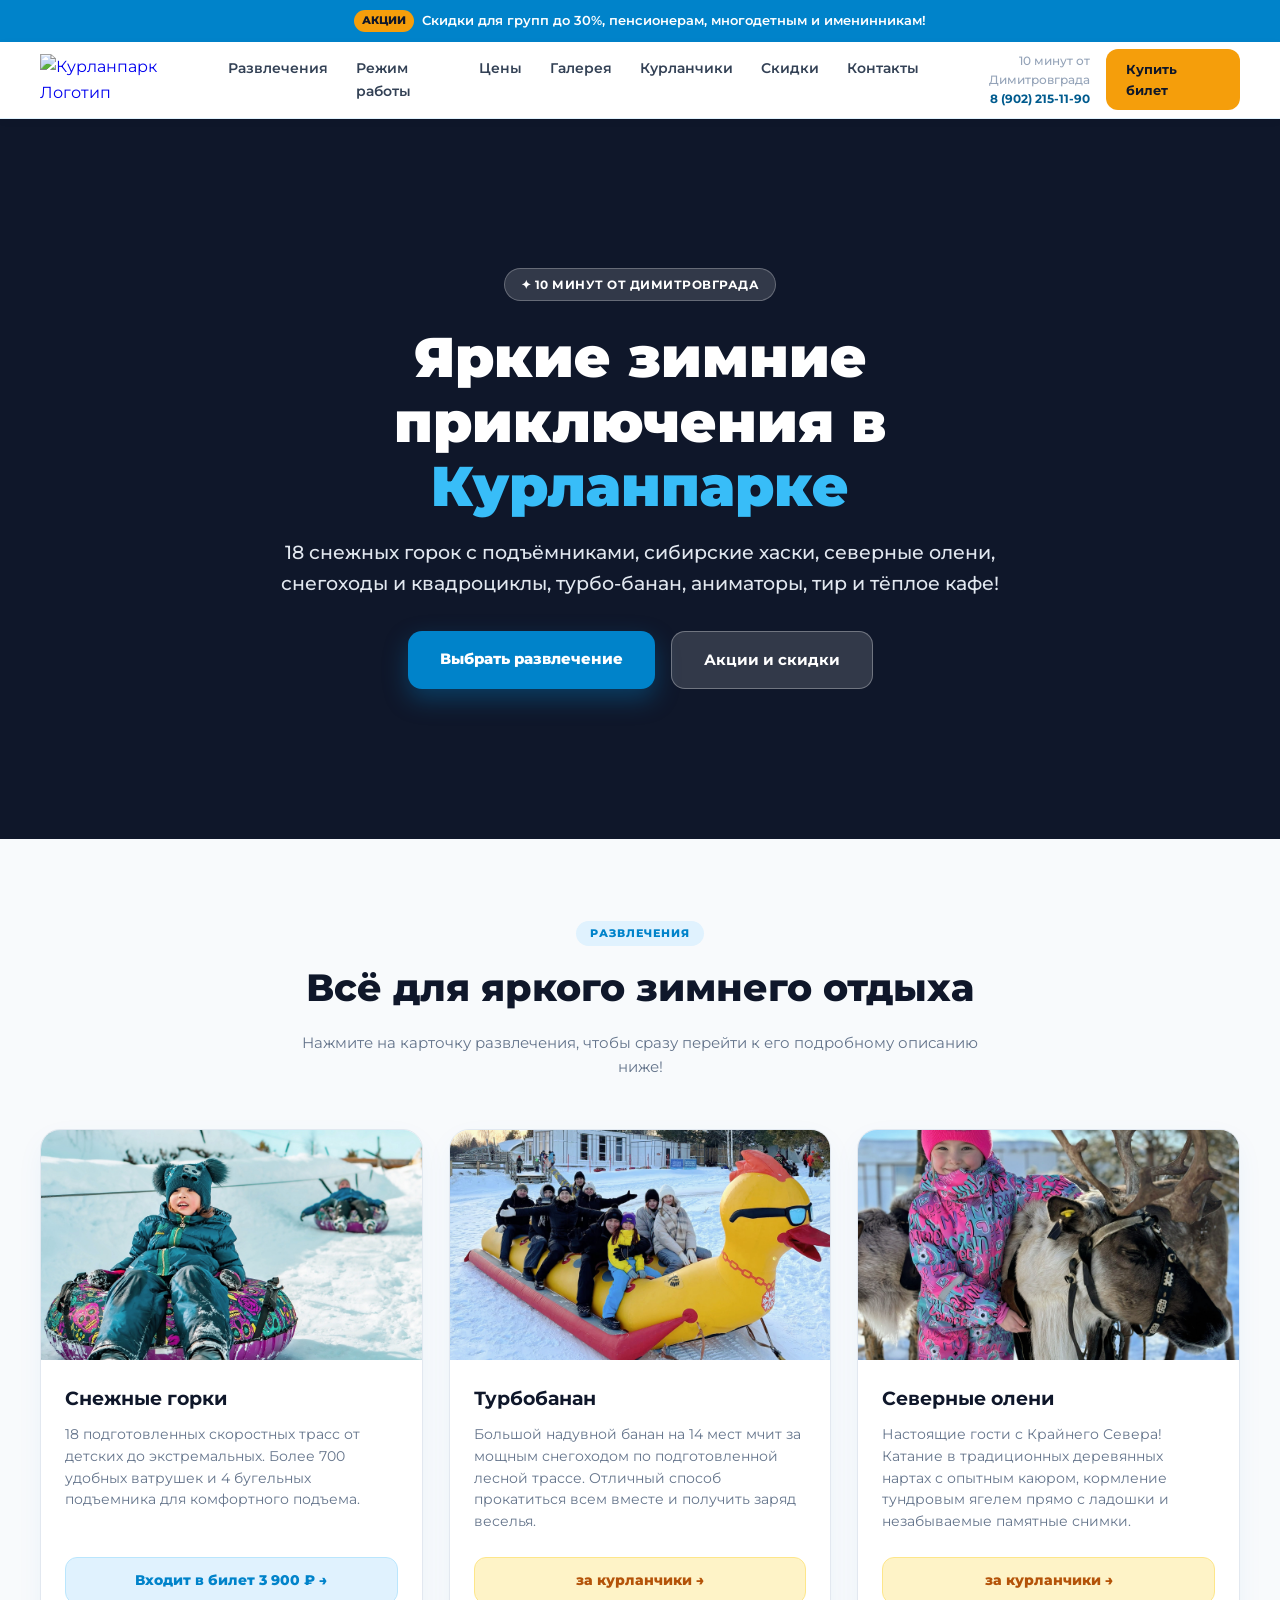
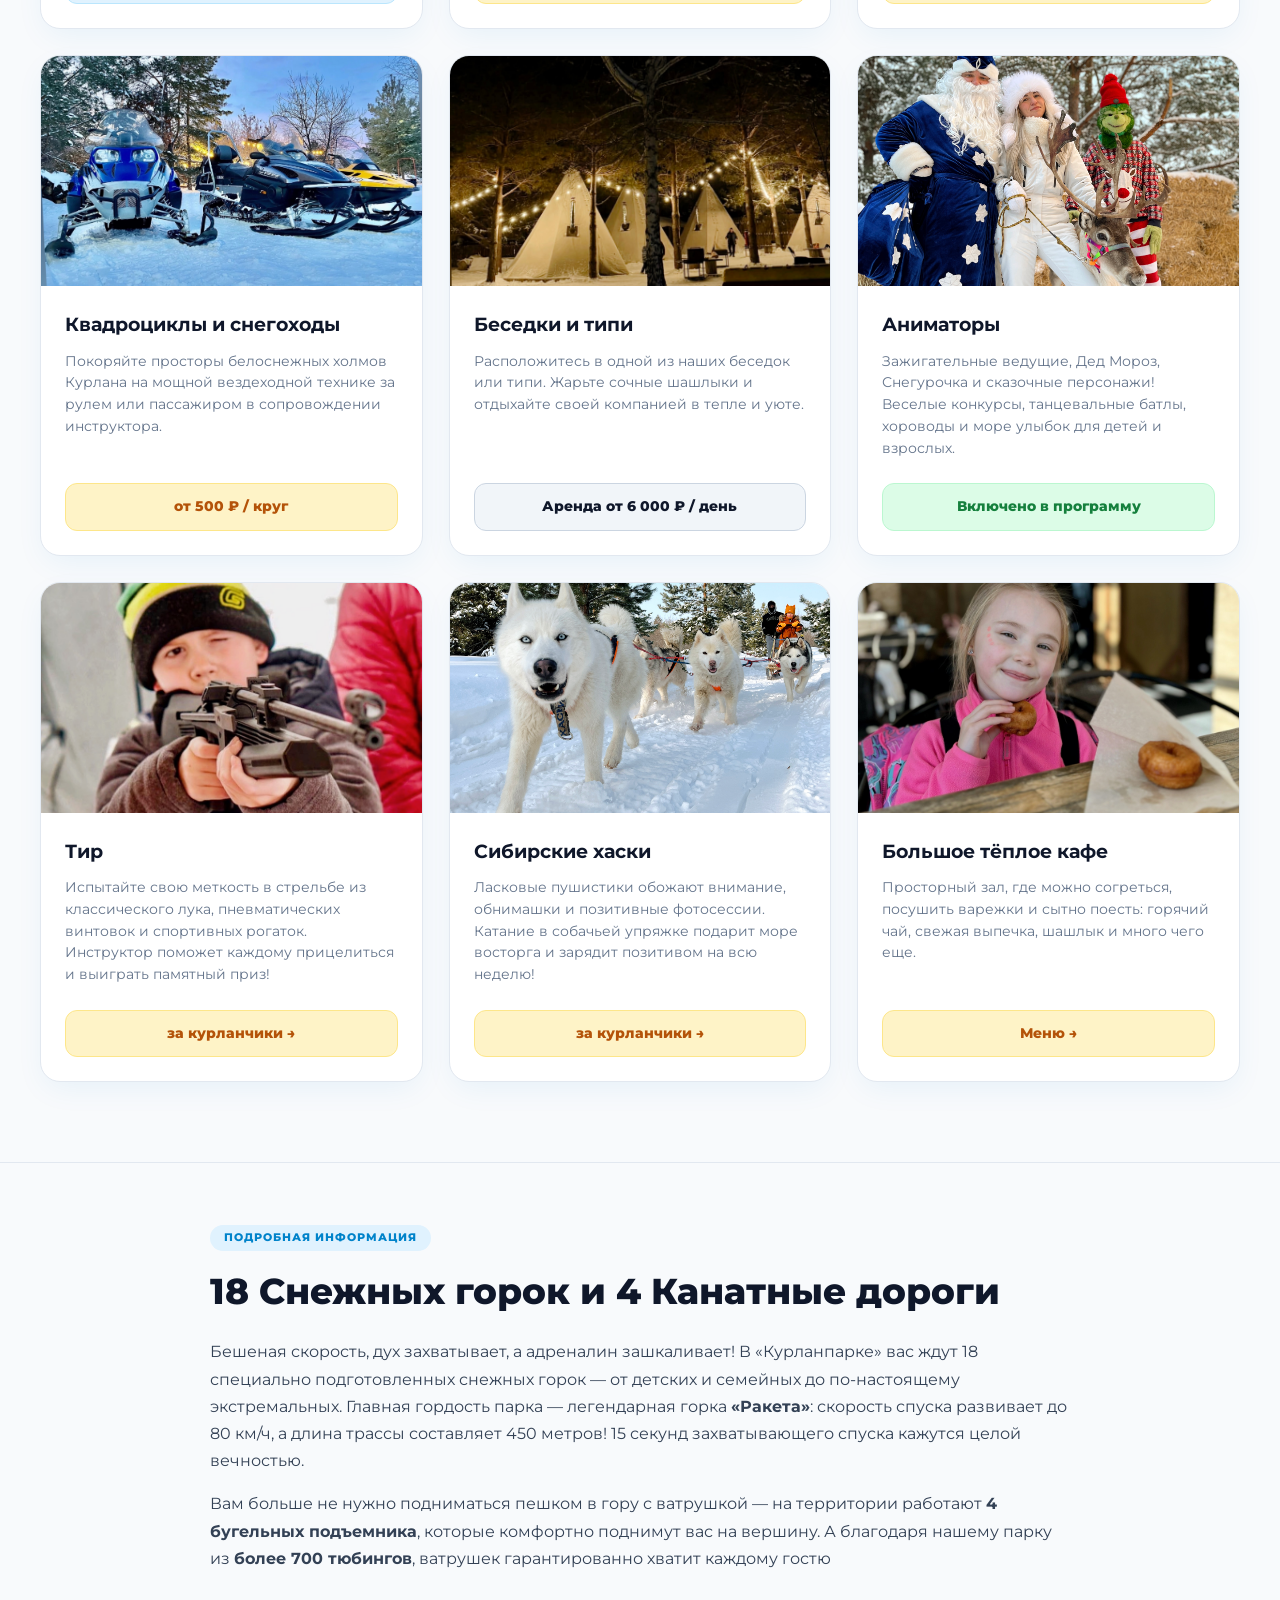
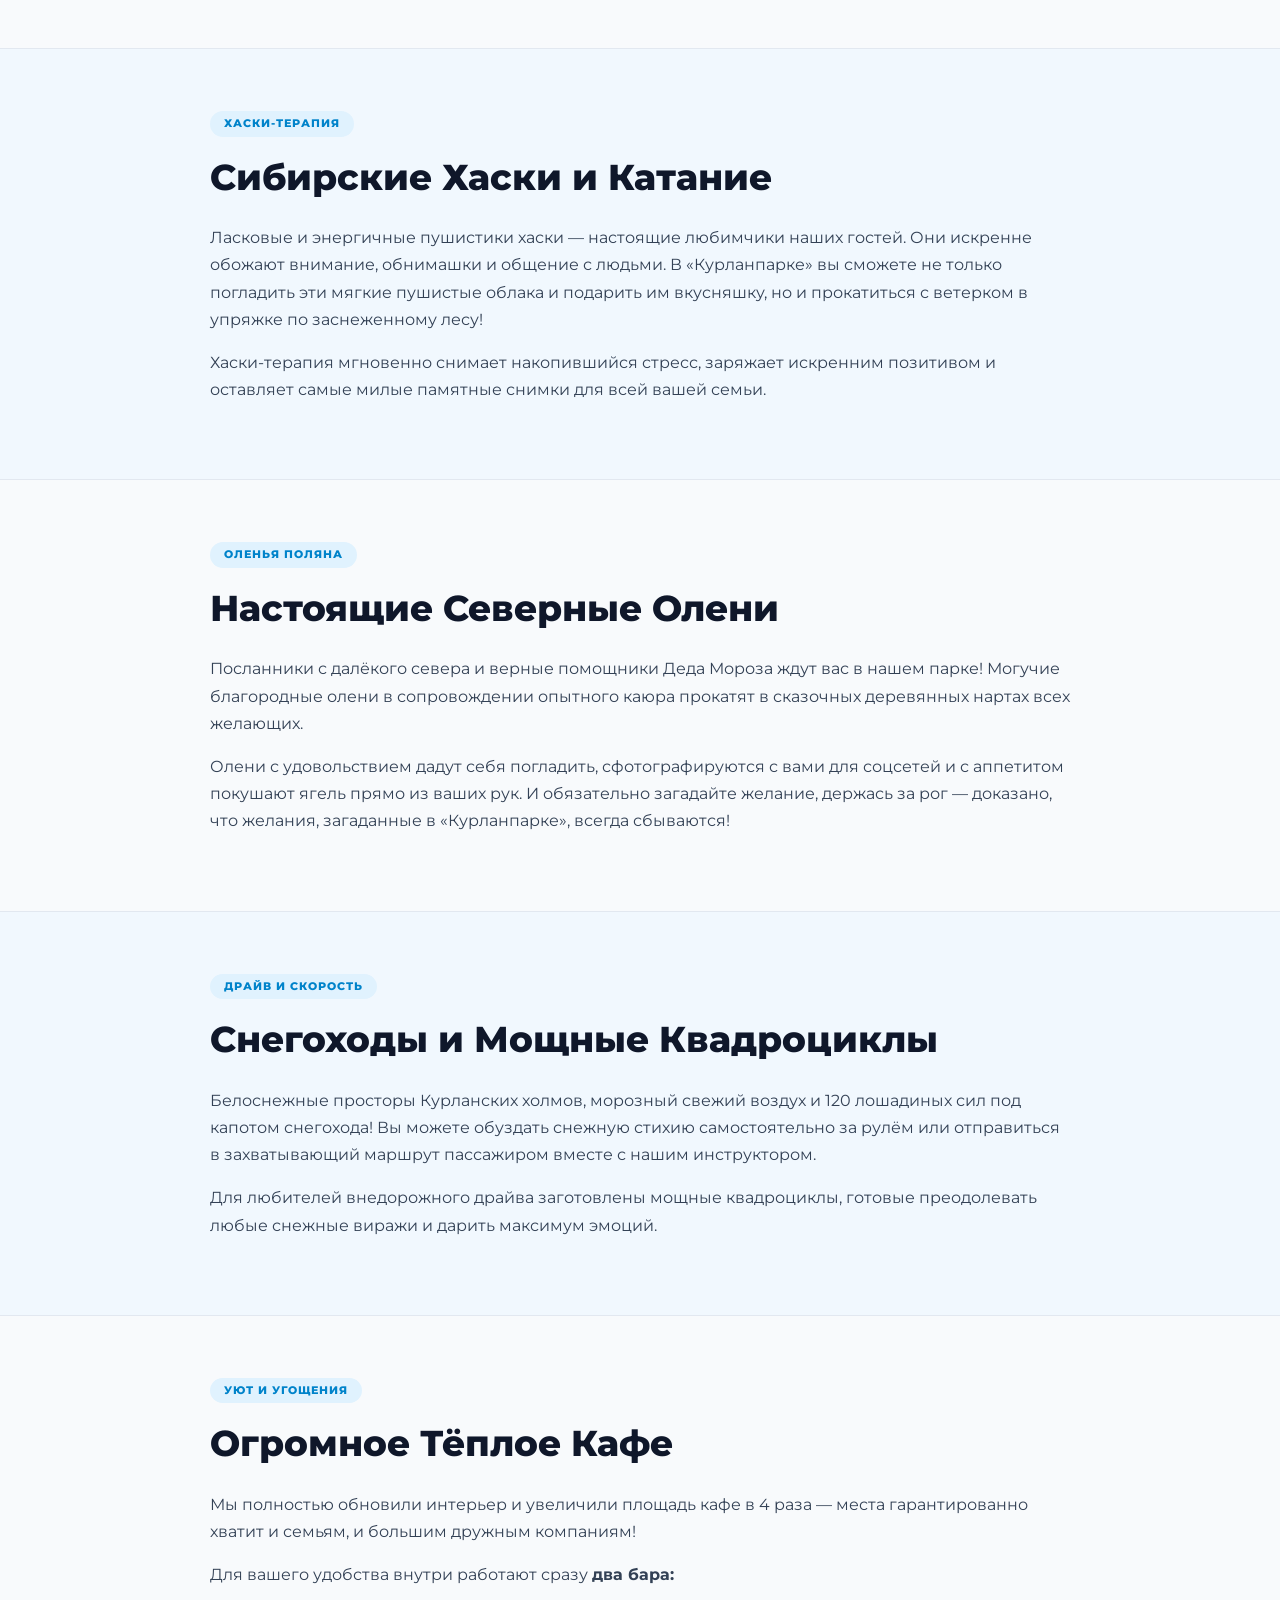
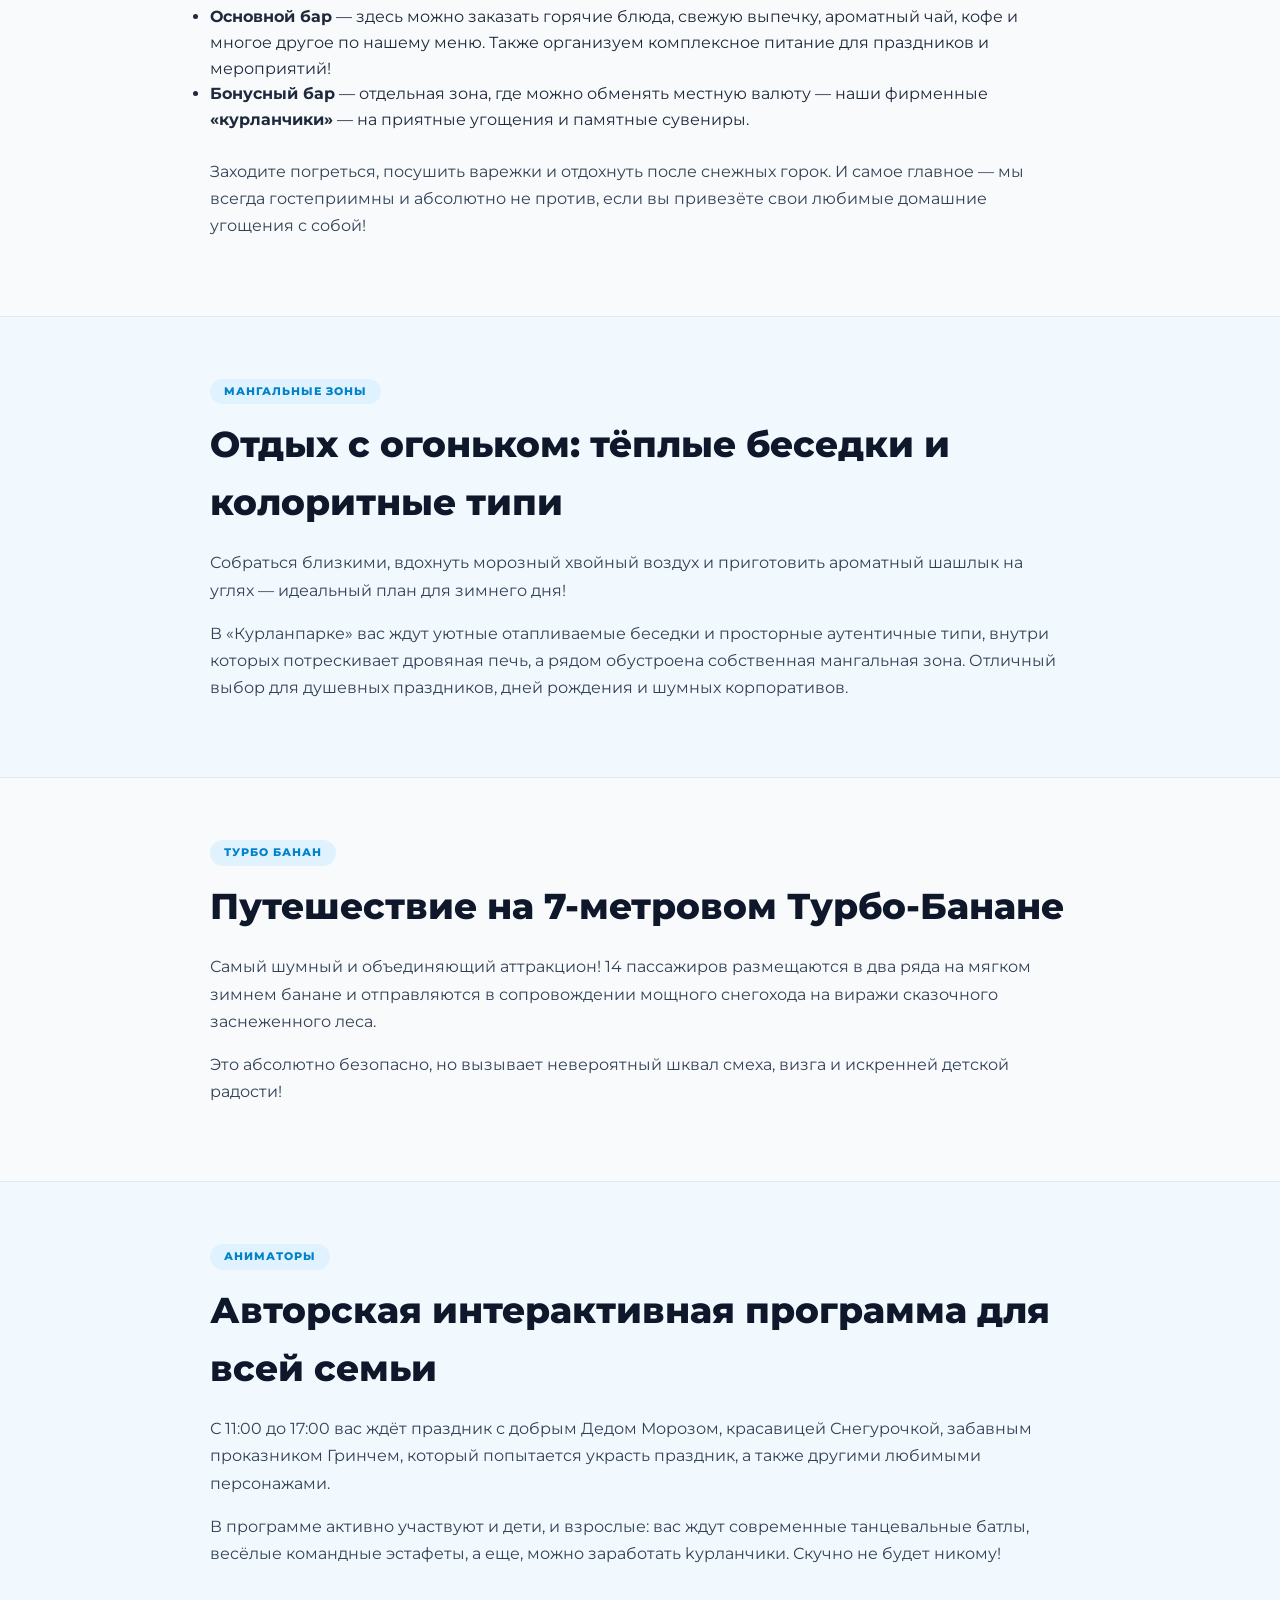
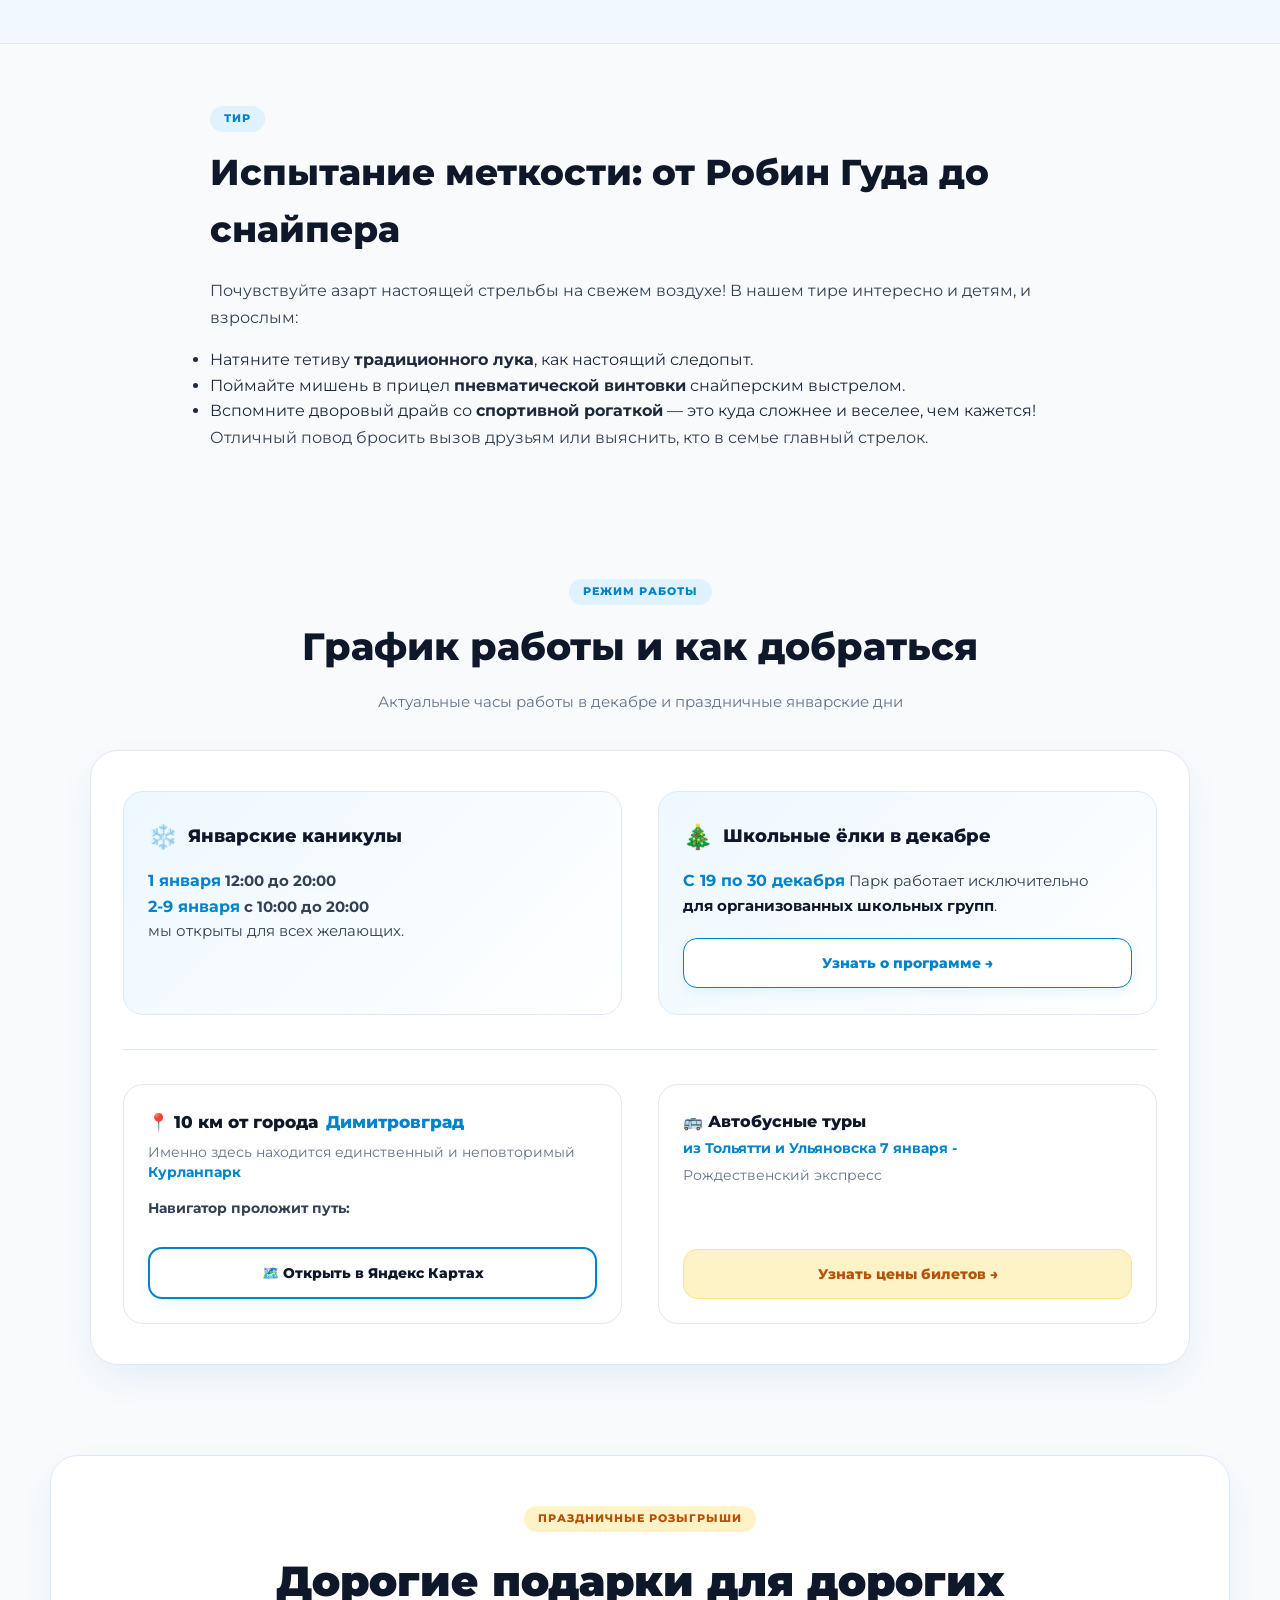
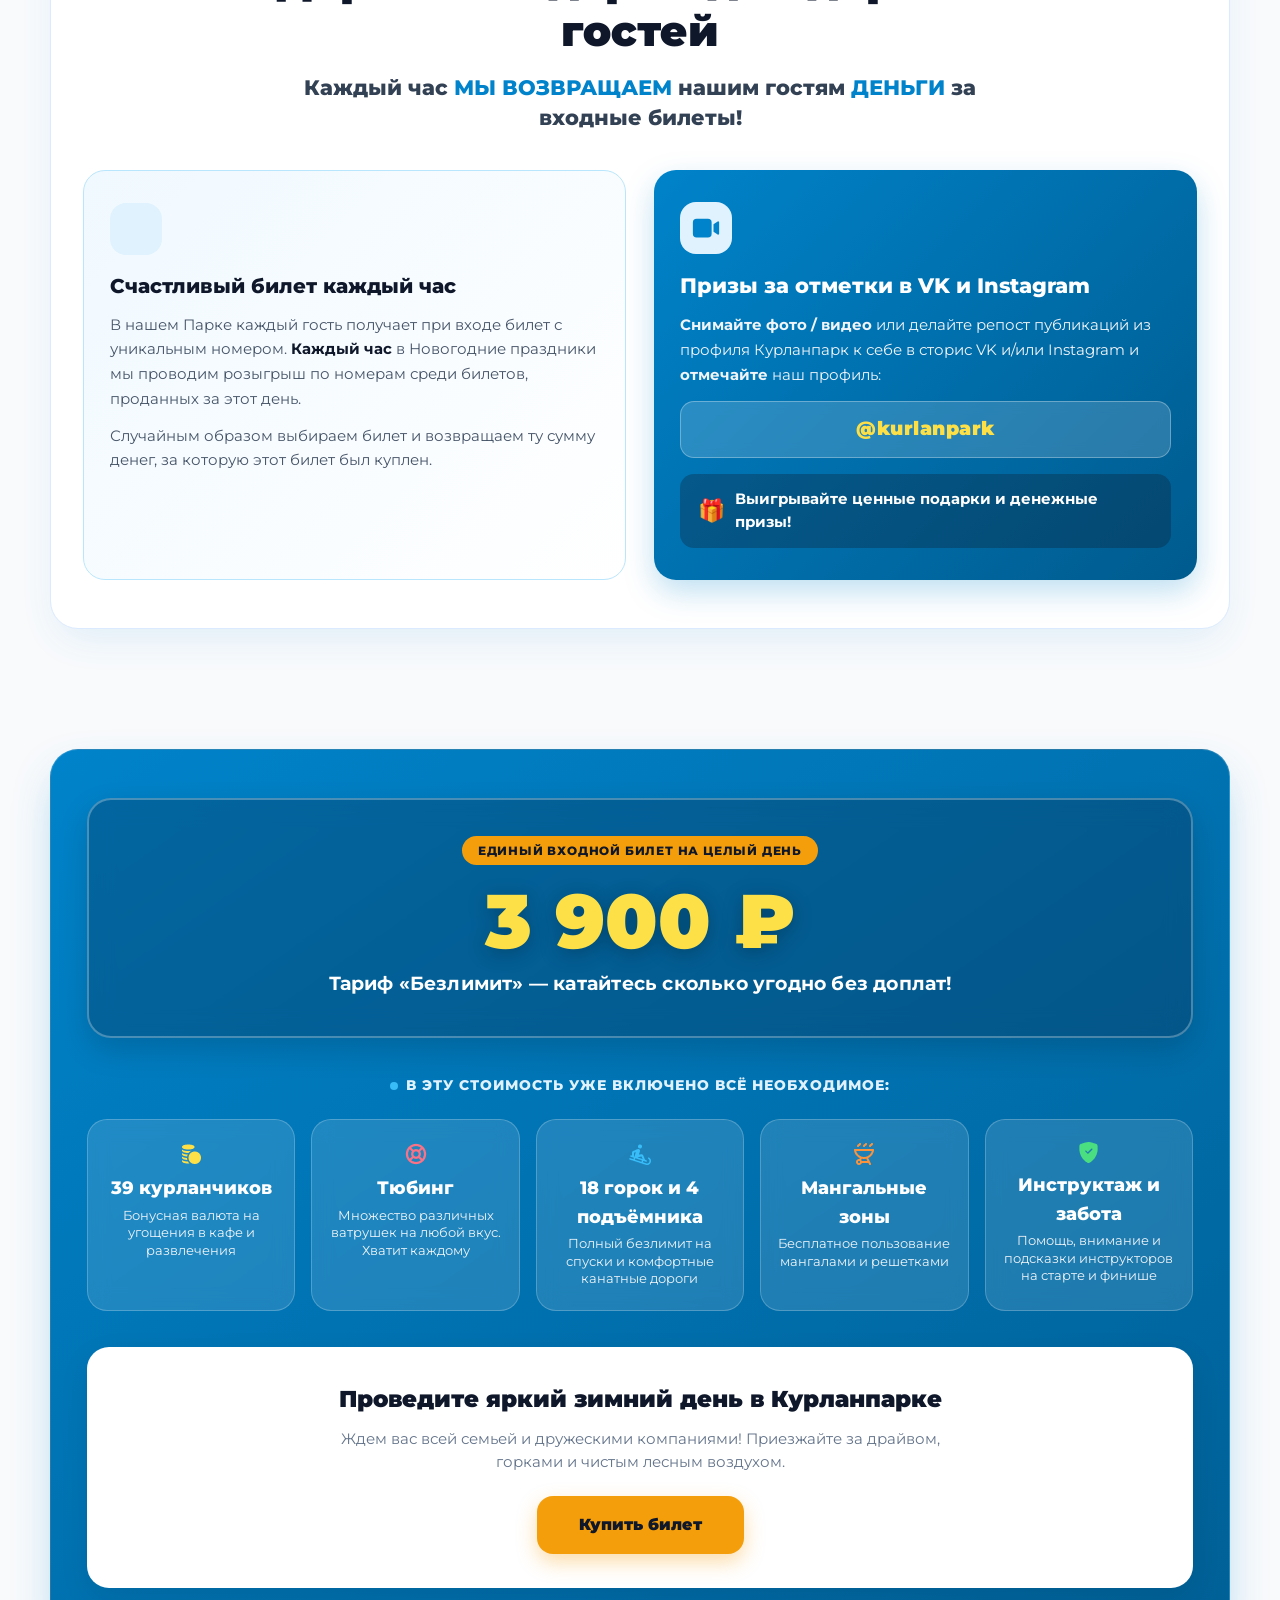
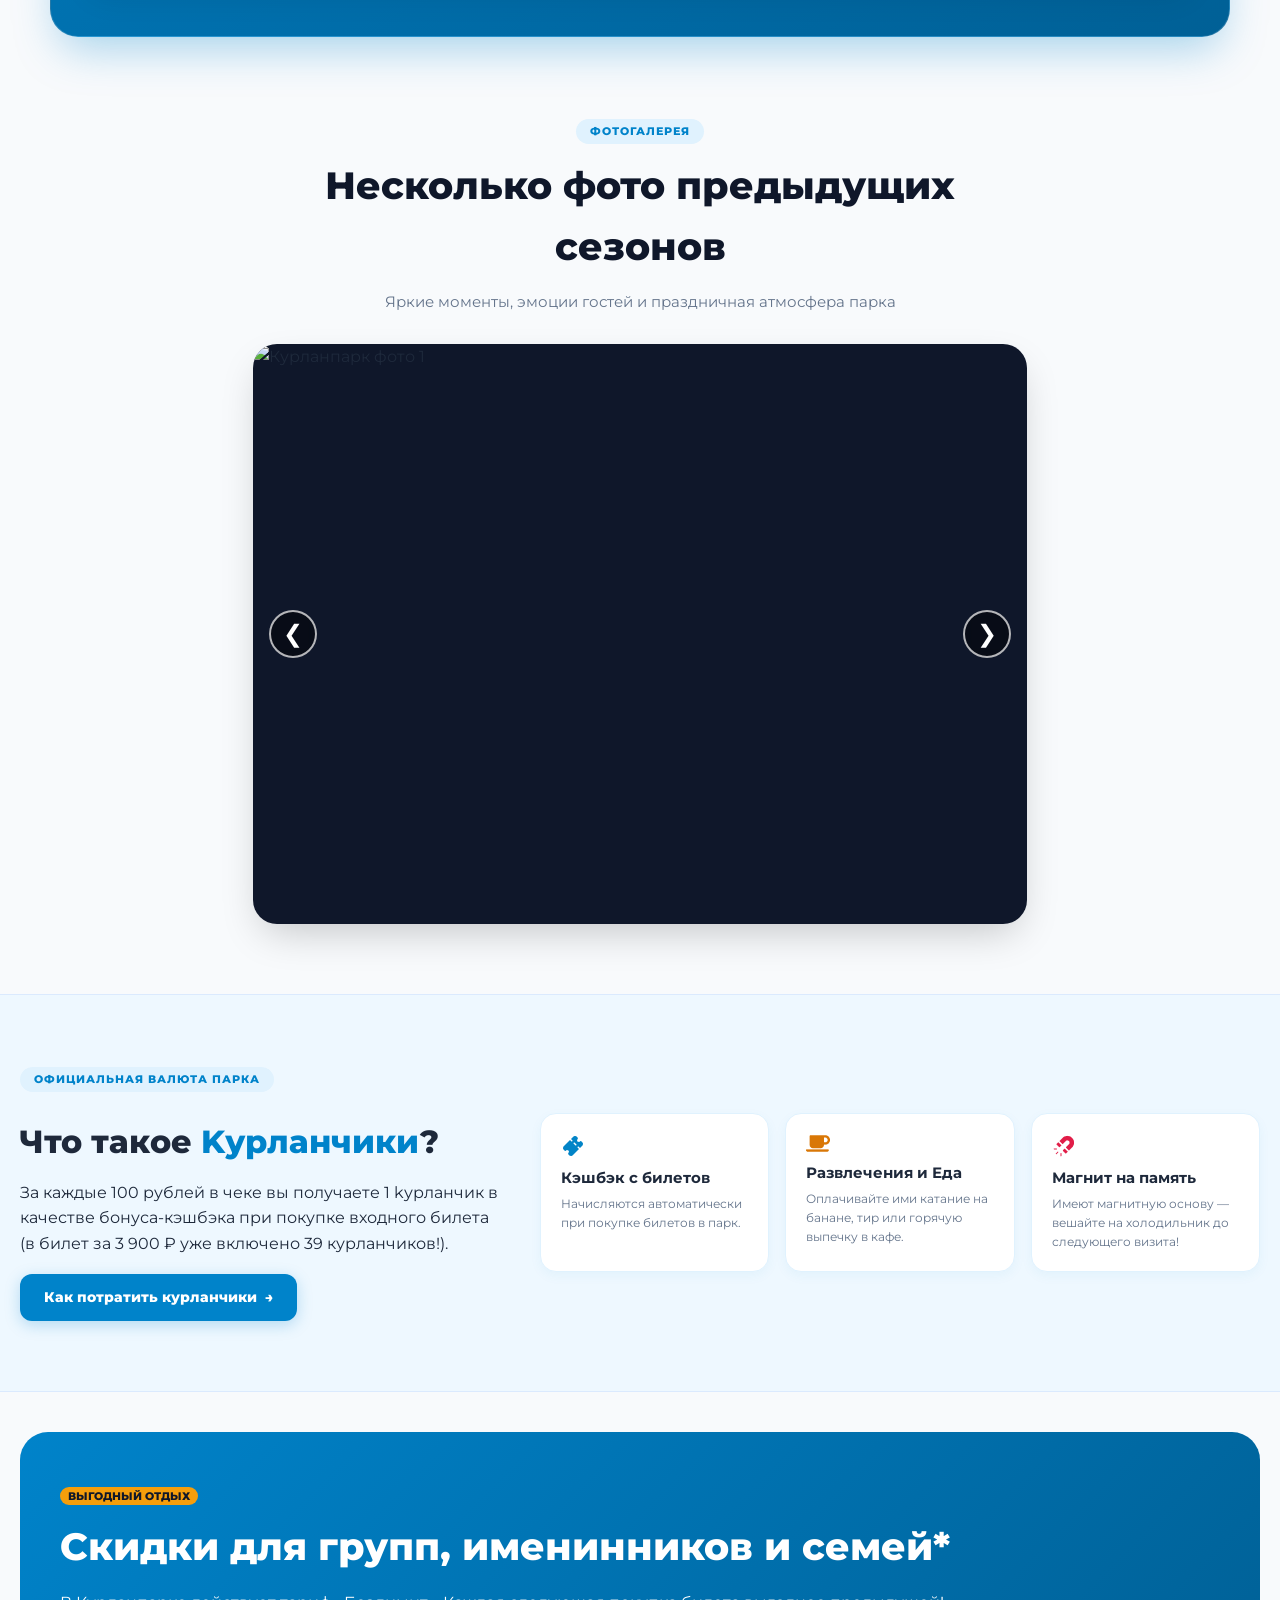
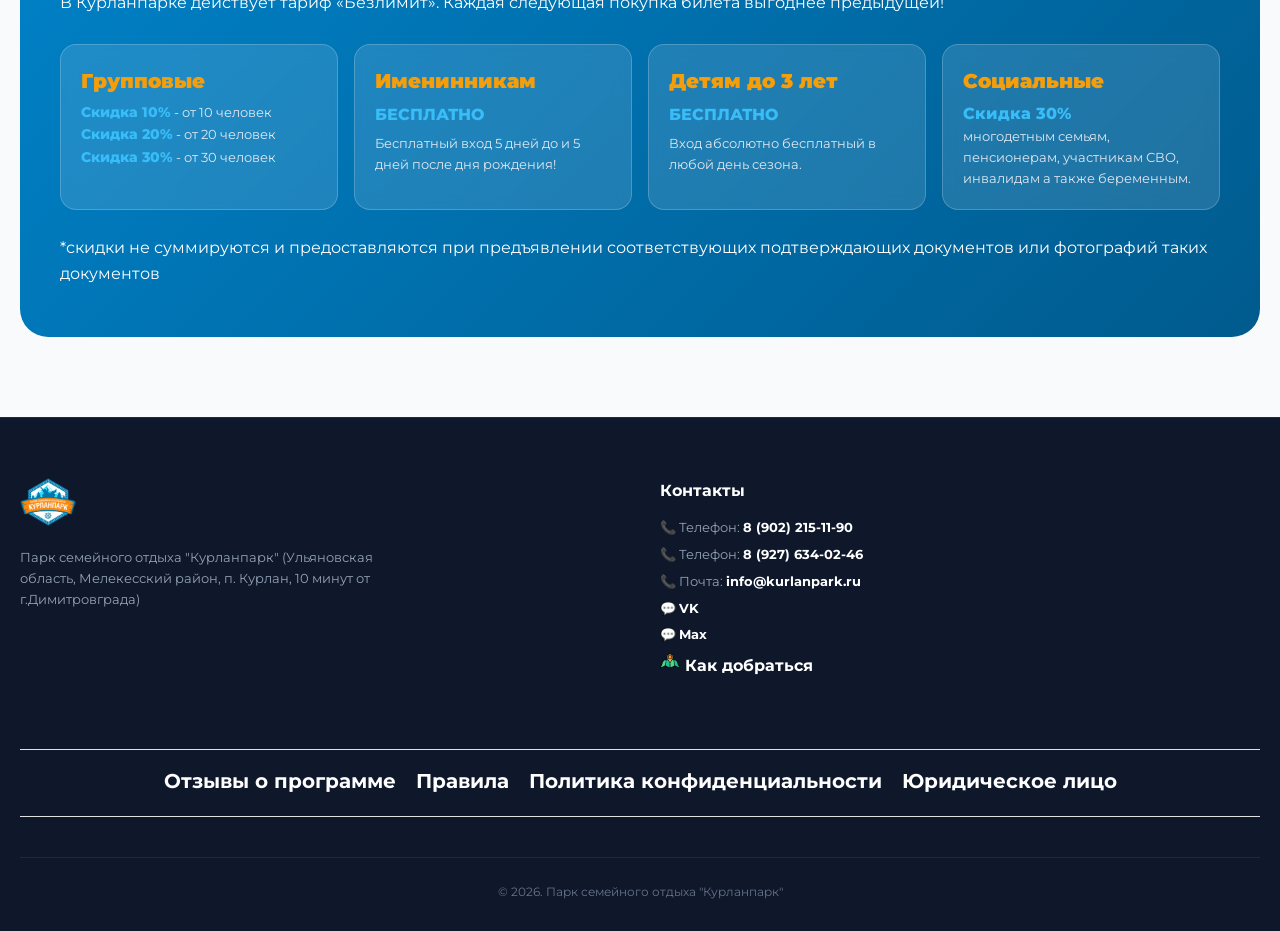
==== index.html @ 0fda8106 "Add files via upload" ====
<!DOCTYPE html>
<html lang="ru">
<head>
    <meta charset="UTF-8">
    <meta name="viewport" content="width=device-width, initial-scale=1.0">
    <title>Курланпарк | Парк активного отдыха и семейных развлечений</title>
    <link rel="preconnect" href="https://fonts.googleapis.com">
    <link rel="preconnect" href="https://fonts.gstatic.com" crossorigin>
    <link href="https://fonts.googleapis.com/css2?family=Montserrat:wght@400;500;600;700;800;900&display=swap" rel="stylesheet">
    <link rel="stylesheet" href="css/styles.css">
    <link rel="stylesheet" href="css/reset.css">
    <script src="https://cdn.jsdelivr.net/npm/iconify-icon@1.0.8/dist/iconify-icon.min.js"></script>
	<style>
    /* --- БАЗОВЫЕ СТИЛИ МОДАЛЬНОГО ОКНА --- */
    #modal {
        display: none;
        position: fixed;
        z-index: 9999;
        left: 0;
        top: 0;
        width: 100%;
        height: 100%;
        background-color: rgba(0,0,0,0.5);
        backdrop-filter: blur(4px);
    }
    #modal.active { display: flex; justify-content: center; align-items: center; }

    .modal-content {
        max-width: 1200px;
        width: 90%;
        max-height: 95vh;
        overflow-y: auto; /* Прокрутка всего окна, если не влезает */
        background: #fff;
        border-radius: 24px;
        box-shadow: 0 20px 50px rgba(0,0,0,0.15);
        position: relative;
    }

    .modal-header {
        display: flex;
        justify-content: space-between;
        align-items: center;
        padding: 25px;
        border-bottom: 1px solid #eee;
    }
    .modal-header h2 { margin: 0; font-size: 28px; color: #1f2937; font-weight: 700; }
    .close-btn {
        font-size: 32px; cursor: pointer; color: #9ca3af; line-height: 1; padding: 5px;
        transition: color 0.2s;
    }
    .close-btn:hover { color: #333; }

    .modal-subtitle {
        padding: 0 25px 20px;
        color: #6b7280;
        font-size: 14px;
        margin: 0;
    }

    /* --- ГЛАВНАЯ СЕТКА (2 КОЛОНКИ) --- */
    .main-grid {
        display: grid;
        /* 2/3 ширины для контента, 1/3 для бонусов */
        grid-template-columns: 2fr 1fr; 
        gap: 20px;
        padding: 20px;
        width: 100%;
        box-sizing: border-box;
    }

    /* Левая сторона (карточки) */
    .left-side {
        display: grid;
        grid-template-columns: 1fr 1fr; /* Внутри левой части тоже сетка 2 колонки */
        gap: 20px;
        width: 100%;
    }

    /* Правая сторона (Бонусы) */
    .right-side {
        width: 100%;
        display: flex;
        align-items: stretch; /* Растягивает карточку бонусов по высоте */
    }

    /* --- КАРТОЧКИ КАТЕГОРИЙ (ЛЕВО) --- */
    .category-card {
        background: #fff;
        border-radius: 20px;
        padding: 20px;
        box-shadow: 0 4px 6px rgba(0,0,0,0.05);
        display: flex;
        flex-direction: column;
        min-height: 0; /* Важно для скролла внутри карточки */
    }

    .card-header {
        display: flex;
        align-items: center;
        margin-bottom: 20px;
    }
    .icon-circle {
        width: 40px; height: 40px;
        border-radius: 50%;
        display: flex; align-items: center; justify-content: center;
        font-size: 20px;
        margin-right: 15px;
        flex-shrink: 0;
    }
    .category-card h3 {
        margin: 0; font-size: 20px; color: #d97706; font-weight: 600;
    }

    /* Список товаров */
    .item-list {
        list-style: none;
        padding: 0;
        margin: 0;
        flex-grow: 1;
        display: flex;
        flex-direction: column;
        min-height: 0;
        overflow-y: auto; /* Скролл внутри карточки, если товаров много */
    }
    .item-list li {
        display: flex;
        justify-content: space-between;
        align-items: center;
        padding: 12px 0;
        border-bottom: 1px dashed #e5e7eb;
        font-size: 15px;
        color: #374151;
    }
    .item-list li:last-child { border-bottom: none; }
    
    .price-tag {
        background: #e0f2fe;
        color: #1e40af;
        padding: 6px 12px;
        border-radius: 50px;
        font-weight: 600;
        font-size: 13px;
        white-space: nowrap;
        min-width: 60px;
        text-align: center;
    }

    /* --- БЛОК БОНУСЫ (ПРАВО) --- */
    .bonuses-card {
        background: #2b6cb0;
        color: #fff;
        border-radius: 20px;
        padding: 25px;
        display: flex;
        flex-direction: column;
        min-height: 0;
        height: 100%; /* Растягиваем на всю высоту родителя */
    }

    .bonuses-header {
        margin-bottom: 25px;
    }
    .badge {
        background: #fbbf24; color: #1e293b;
        padding: 4px 12px; border-radius: 20px;
        font-size: 12px; font-weight: 700; text-transform: uppercase;
        margin-bottom: 10px;
        display: inline-block;
    }
    .bonuses-card h3 {
        margin: 0; color: #fff; font-size: 22px; font-weight: 700;
    }

    .bonuses-list {
        display: flex;
        flex-direction: column;
        gap: 12px;
        flex-grow: 1;
    }
    .bonus-item {
        display: flex;
        align-items: flex-start;
        gap: 12px;
        padding: 12px;
        background: rgba(255,255,255,0.1);
        border-radius: 12px;
    }
    .bonus-amount {
        background: rgba(255,255,255,0.2);
        color: #fff;
        padding: 6px 12px;
        border-radius: 50px;
        font-weight: 700;
        font-size: 14px;
        min-width: 60px;
        text-align: center;
        flex-shrink: 0;
    }
    .bonus-desc {
        font-size: 14px;
        line-height: 1.4;
        color: #fff;
    }

    /* --- АДАПТИВНОСТЬ --- */
    @media (max-width: 1023px) {
        .main-grid {
            grid-template-columns: 1fr; /* Одна колонка на планшете */
        }
        .left-side {
            grid-template-columns: 1fr; /* Карточки друг под другом */
        }
        .right-side {
            width: 100%;
            margin-top: 20px;
        }
    }
    @media (max-width: 767px) {
        .modal-content {
            max-height: 95vh;
            border-radius: 0; /* На мобильном можно убрать скругления по углам экрана */
        }
        .modal-header {
            padding: 20px;
        }
    }
</style>
</head>
<body>
    <div class="top-bar">
        <span class="badge-action">Акции</span>
        <span>Скидки для групп до 30%, пенсионерам, многодетным и именинникам!</span>
    </div>
    <header>
        <div class="header-container">
            <a href="#">
                <img src="https://lh3.googleusercontent.com/d/149MpcRfNDOLe98OkQXQpU9_DfYlLSalm" alt="Курланпарк Логотип" class="logo-img">
            </a>
            <nav>
                <a href="#attractions">Развлечения</a>
                <a href="#schedule">Режим работы</a>
                <a href="#pricing-ticket">Цены</a>
                <a href="#gallery">Галерея</a>
                <a href="#kurlanchiki">Курланчики</a>
                <a href="#discounts">Скидки</a>
                <a href="#contacts">Контакты</a>
            </nav>
            <div class="header-contacts">
                <div class="header-info-text">
                    <div class="sub">10 минут от Димитровграда</div>
                    <div class="main"><a href="tel:+79022151190" class="main">8 (902) 215-11-90</a></div>
                </div>
                <a href="tel:+79022151190" class="btn-header" style="background: #f59e0b; color: #0f172a;">Купить билет</a>
            </div>
        </div>
    </header>
    <section class="hero">
        <div class="hero-overlay"></div>

        <div class="hero-content">
            <div class="hero-tag">
                ✦ 10 минут от Димитровграда
            </div>
            <h1>Яркие зимние приключения в <span>Курланпарке</span></h1>
            <p>18 снежных горок с подъёмниками, сибирские хаски, северные олени, снегоходы и квадроциклы, турбо-банан, аниматоры, тир и тёплое кафе!</p>
            <div class="hero-buttons">
                <a href="#attractions" class="btn-primary">Выбрать развлечение</a>
                <a href="#discounts" class="btn-secondary">Акции и скидки</a>
            </div>
        </div>
    </section>
    <section id="attractions" class="container">
        <div class="section-header">
            <span class="section-pill">Развлечения</span>
            <h2>Всё для яркого зимнего отдыха</h2>
            <p>Нажмите на карточку развлечения, чтобы сразу перейти к его подробному описанию ниже!</p>
        </div>
        <div class="cards-grid" style="display: grid; grid-template-columns: repeat(auto-fit, minmax(320px, 1fr)); gap: 26px;">
            <!-- Card 1: Снежные горки -->
            <div class="attraction-card" style="display: flex; flex-direction: column; justify-content: space-between;">
                <a href="#block-slides">
                <div>
                    <div class="card-img-wrap">
                        <img src="img/slider.jpg" alt="Снежные горки">
                        <span class="card-tag tag-blue">18 Горок + 4 подъемника</span>
                    </div>
                    <div class="card-body">
                        <h3>Снежные горки</h3>
                        <p>18 подготовленных скоростных трасс от детских до экстремальных. Более 700 удобных ватрушек и 4 бугельных подъемника для комфортного подъема.</p>
                    </div>
                </div>
                </a>
                <div style="padding: 0 24px 24px 24px;">
                    <a href="#pricing-ticket" style="display: block; text-align: center; background: #e0f2fe; color: var(--kp-blue); font-weight: 800; font-size: 13.5px; padding: 12px 18px; border-radius: 12px; text-decoration: none; border: 1px solid #bae6fd; transition: all 0.2s;">Входит в билет 3 900 ₽ →</a>
                </div>
            </div>
            <!-- Card 2: Турбобанан -->
            <div class="attraction-card" style="display: flex; flex-direction: column; justify-content: space-between;">
                <a href="#block-banana">
                <div>
                    <div class="card-img-wrap">
                        <img src="img/banan.jpg" alt="Турбобанан">
                        <span class="card-tag tag-amber">14 мест</span>
                    </div>
                    <div class="card-body">
                        <h3>Турбобанан</h3>
                        <p>Большой надувной банан на 14 мест мчит за мощным снегоходом по подготовленной лесной трассе. Отличный способ прокатиться всем вместе и получить заряд веселья.</p>
                    </div>
                </div>
                </a>
                <div style="padding: 0 24px 24px 24px;">
                    <a href="#kurlanchiki" style="display: block; text-align: center; background: #fef3c7; color: #b45309; font-weight: 800; font-size: 13.5px; padding: 12px 18px; border-radius: 12px; text-decoration: none; border: 1px solid #fde68a; transition: all 0.2s;">за курланчики →</a>
                </div>
            </div>
            <!-- Card 3: Северные олени -->
            <div class="attraction-card" style="display: flex; flex-direction: column; justify-content: space-between;">
                <a href="#block-reindeer">
                <div>
                    <div class="card-img-wrap">
                        <img src="img/oleni.jpg" alt="Северные олени">
                        <span class="card-tag tag-blue">Сказочные сани</span>
                    </div>
                    <div class="card-body">
                        <h3>Северные олени</h3>
                        <p>Настоящие гости с Крайнего Севера! Катание в традиционных деревянных нартах с опытным каюром, кормление тундровым ягелем прямо с ладошки и незабываемые памятные снимки.</p>
                    </div>
                </div>
                </a>
                <div style="padding: 0 24px 24px 24px;">
                    <a href="#kurlanchiki" style="display: block; text-align: center; background: #fef3c7; color: #b45309; font-weight: 800; font-size: 13.5px; padding: 12px 18px; border-radius: 12px; text-decoration: none; border: 1px solid #fde68a; transition: all 0.2s;">за курланчики →</a>
                </div>
            </div>
            <!-- Card 4: Квадроциклы и снегоходы -->
            <div class="attraction-card" style="display: flex; flex-direction: column; justify-content: space-between;">
                <a href="#block-tech">
                <div>
                    <div class="card-img-wrap">
                        <img src="img/snegohod.jpg" alt="Квадроциклы и снегоходы">
                        <span class="card-tag tag-amber">120 л.с. Yamaha</span>
                    </div>
                    <div class="card-body">
                        <h3>Квадроциклы и снегоходы</h3>
                        <p>Покоряйте просторы белоснежных холмов Курлана на мощной вездеходной технике за рулем или пассажиром в сопровождении инструктора.</p>
                    </div>
                </div>
                </a>
                <div style="padding: 0 24px 24px 24px;">
                    <a href="#block-tech" style="display: block; text-align: center; background: #fef3c7; color: #b45309; font-weight: 800; font-size: 13.5px; padding: 12px 18px; border-radius: 12px; text-decoration: none; border: 1px solid #fde68a; transition: all 0.2s;">от 500 ₽ / круг</a>
                </div>
            </div>
            <!-- Card 5: Беседки и типи -->
            <div class="attraction-card" style="display: flex; flex-direction: column; justify-content: space-between;">
                <a href="#block-gazebos">
                <div>
                    <div class="card-img-wrap">
                        <img src="img/tipi.jpg" alt="Беседки и типи">
                        <span class="card-tag tag-dark">Мангальные зоны</span>
                    </div>
                    <div class="card-body">
                        <h3>Беседки и типи</h3>
                        <p>Расположитесь в одной из наших беседок или типи. Жарьте сочные шашлыки и отдыхайте своей компанией в тепле и уюте.</p>
                    </div>
                </div>
                </a>
                <div style="padding: 0 24px 24px 24px;">
                    <a href="#block-gazebos" style="display: block; text-align: center; background: #f1f5f9; color: #0f172a; font-weight: 800; font-size: 13.5px; padding: 12px 18px; border-radius: 12px; text-decoration: none; border: 1px solid #cbd5e1; transition: all 0.2s;">Аренда от 6 000 ₽ / день</a>
                </div>
            </div>
            <!-- Card 6: Аниматоры -->
            <div class="attraction-card" style="display: flex; flex-direction: column; justify-content: space-between;">
                <a href="#block-show">
                <div>
                    <div class="card-img-wrap">
                        <img src="img/animators.jpg" alt="Аниматоры">
                        <span class="card-tag tag-green">Интерактив</span>
                    </div>
                    <div class="card-body">
                        <h3>Аниматоры</h3>
                        <p>Зажигательные ведущие, Дед Мороз, Снегурочка и сказочные персонажи! Веселые конкурсы, танцевальные батлы, хороводы и море улыбок для детей и взрослых.</p>
                    </div>
                </div>
                </a>
                <div style="padding: 0 24px 24px 24px;">
                    <a href="#block-show" style="display: block; text-align: center; background: #dcfce7; color: #15803d; font-weight: 800; font-size: 13.5px; padding: 12px 18px; border-radius: 12px; text-decoration: none; border: 1px solid #bbf7d0; transition: all 0.2s;">Включено в программу</a>
                </div>
            </div>
            <!-- Card 7: Призовой тир -->
            <div class="attraction-card" style="display: flex; flex-direction: column; justify-content: space-between;">
                <a href="#block-tir">
                <div>
                    <div class="card-img-wrap">
                        <img src="img/tir.jpg" alt="Призовой тир">
                        <span class="card-tag tag-amber">Призы за меткость</span>
                    </div>
                    <div class="card-body">
                        <h3>Тир</h3>
                        <p>Испытайте свою меткость в стрельбе из классического лука, пневматических винтовок и спортивных рогаток. Инструктор поможет каждому прицелиться и выиграть памятный приз!</p>
                    </div>
                </div>
                </a>
                <div style="padding: 0 24px 24px 24px;">
                    <a href="#kurlanchiki" style="display: block; text-align: center; background: #fef3c7; color: #b45309; font-weight: 800; font-size: 13.5px; padding: 12px 18px; border-radius: 12px; text-decoration: none; border: 1px solid #fde68a; transition: all 0.2s;">за курланчики →</a>
                </div>
            </div>
            <!-- Card 8: Сибирские хаски -->
            <div class="attraction-card" style="display: flex; flex-direction: column; justify-content: space-between;">
                <a href="#block-husky">
                <div>
                    <div class="card-img-wrap">
                        <img src="img/hasky.jpg" alt="Сибирские хаски">
                        <span class="card-tag tag-blue">Хаски-терапия</span>
                    </div>
                    <div class="card-body">
                        <h3>Сибирские хаски</h3>
                        <p>Ласковые пушистики обожают внимание, обнимашки и позитивные фотосессии. Катание в собачьей упряжке подарит море восторга и зарядит позитивом на всю неделю!</p>
                    </div>
                </div>
                </a>
                <div style="padding: 0 24px 24px 24px;">
                    <a href="#kurlanchiki" style="display: block; text-align: center; background: #fef3c7; color: #b45309; font-weight: 800; font-size: 13.5px; padding: 12px 18px; border-radius: 12px; text-decoration: none; border: 1px solid #fde68a; transition: all 0.2s;">за курланчики →</a>
                </div>
            </div>
            <!-- Card 9: Тёплое кафе -->
            <div class="attraction-card" style="display: flex; flex-direction: column; justify-content: space-between;">
                <a href="#block-cafe">
                <div>
                    <div class="card-img-wrap">
                        <img src="img/cafe.jpg" alt="Тёплое кафе">
                        <span class="card-tag tag-green">Увеличено в 4 раза</span>
                    </div>
                    <div class="card-body">
                        <h3>Большое тёплое кафе</h3>
                        <p>Просторный зал, где можно согреться, посушить варежки и сытно поесть: горячий чай, свежая выпечка, шашлык и много чего еще.</p>
                    </div>
                </div>
                </a>
                <div style="padding: 0 24px 24px 24px;">
                    <a href="#menu" id="openModalBtn" style="display: block; text-align: center; background: #fef3c7; color: #b45309; font-weight: 800; font-size: 13.5px; padding: 12px 18px; border-radius: 12px; text-decoration: none; border: 1px solid #fde68a; transition: all 0.2s;">Меню →</a>
                </div>
            </div>
        </div>
    </section>
    <section id="block-slides" class="detailed-section">
        <div class="detailed-container">
            <span class="section-pill">Подробная информация</span>
            <h2>18 Снежных горок и 4 Канатные дороги</h2>
            <p>Бешеная скорость, дух захватывает, а адреналин зашкаливает! В «Курланпарке» вас ждут 18 специально подготовленных снежных горок — от детских и семейных до по-настоящему экстремальных. Главная гордость парка — легендарная горка <strong>«Ракета»</strong>: скорость спуска развивает до 80 км/ч, а длина трассы составляет 450 метров! 15 секунд захватывающего спуска кажутся целой вечностью.</p>
            <p>Вам больше не нужно подниматься пешком в гору с ватрушкой — на территории работают <strong>4 бугельных подъемника</strong>, которые комфортно поднимут вас на вершину. А благодаря нашему парку из <strong>более 700 тюбингов</strong>, ватрушек гарантированно хватит каждому гостю</p>
        </div>
    </section>
    <section id="block-husky" class="detailed-section">
        <div class="detailed-container">
            <span class="section-pill">Хаски-терапия</span>
            <h2>Сибирские Хаски и Катание</h2>
            <p>Ласковые и энергичные пушистики хаски — настоящие любимчики наших гостей. Они искренне обожают внимание, обнимашки и общение с людьми. В «Курланпарке» вы сможете не только погладить эти мягкие пушистые облака и подарить им вкусняшку, но и прокатиться с ветерком в упряжке по заснеженному лесу!</p>
            <p>Хаски-терапия мгновенно снимает накопившийся стресс, заряжает искренним позитивом и оставляет самые милые памятные снимки для всей вашей семьи.</p>
        </div>
    </section>
    <section id="block-reindeer" class="detailed-section">
        <div class="detailed-container">
            <span class="section-pill">Оленья поляна</span>
            <h2>Настоящие Северные Олени</h2>
            <p>Посланники с далёкого севера и верные помощники Деда Мороза ждут вас в нашем парке! Могучие благородные олени в сопровождении опытного каюра прокатят в сказочных деревянных нартах всех желающих.</p>
            <p>Олени с удовольствием дадут себя погладить, сфотографируются с вами для соцсетей и с аппетитом покушают ягель прямо из ваших рук. И обязательно загадайте желание, держась за рог — доказано, что желания, загаданные в «Курланпарке», всегда сбываются!</p>
        </div>
    </section>
    <section id="block-tech" class="detailed-section">
        <div class="detailed-container">
            <span class="section-pill">Драйв и Скорость</span>
            <h2>Снегоходы и Мощные Квадроциклы</h2>
            <p>Белоснежные просторы Курланских холмов, морозный свежий воздух и 120 лошадиных сил под капотом снегохода! Вы можете обуздать снежную стихию самостоятельно за рулём или отправиться в захватывающий маршрут пассажиром вместе с нашим инструктором.</p>
            <p>Для любителей внедорожного драйва заготовлены мощные квадроциклы, готовые преодолевать любые снежные виражи и дарить максимум эмоций.</p>
        </div>
    </section>
    <section id="block-cafe" class="detailed-section">
        <div class="detailed-container">
            <span class="section-pill">Уют и Угощения</span>
            <h2>Огромное Тёплое Кафе</h2>
            <p>Мы полностью обновили интерьер и увеличили площадь кафе в 4 раза — места гарантированно хватит и семьям, и большим дружным компаниям!</p>
            <p>Для вашего удобства внутри работают сразу <b>два бара:</b></p>
			<ul>
				<li><b>Основной бар</b> — здесь можно заказать горячие блюда, свежую выпечку, ароматный чай, кофе и многое другое по нашему меню. Также организуем комплексное питание для праздников и мероприятий!</li>
				<li><b>Бонусный бар</b> — отдельная зона, где можно обменять местную валюту — наши фирменные <b>«курланчики»</b> — на приятные угощения и памятные сувениры.</li>
			</ul>
			<br>
			<p>Заходите погреться, посушить варежки и отдохнуть после снежных горок. И самое главное — мы всегда гостеприимны и абсолютно не против, если вы привезёте свои любимые домашние угощения с собой!</p>
        </div>
    </section>
    <section id="block-gazebos" class="detailed-section">
        <div class="detailed-container">
            <span class="section-pill">Мангальные зоны</span>
            <h2>Отдых с огоньком: тёплые беседки и колоритные типи</h2>
            <p>Собраться близкими, вдохнуть морозный хвойный воздух и приготовить ароматный шашлык на углях — идеальный план для зимнего дня!</p>
            <p>В «Курланпарке» вас ждут уютные отапливаемые беседки и просторные аутентичные типи, внутри которых потрескивает дровяная печь, а рядом обустроена собственная мангальная зона. Отличный выбор для душевных праздников, дней рождения и шумных корпоративов.</p>
        </div>
    </section>
    <section id="block-banana" class="detailed-section">
        <div class="detailed-container">
            <span class="section-pill">Турбо банан</span>
            <h2>Путешествие на 7-метровом Турбо-Банане</h2>
            <p>Самый шумный и объединяющий аттракцион! 14 пассажиров размещаются в два ряда на мягком зимнем банане и отправляются в сопровождении мощного снегохода на виражи сказочного заснеженного леса.</p>
            <p>Это абсолютно безопасно, но вызывает невероятный шквал смеха, визга и искренней детской радости!</p>
        </div>
    </section>
    <section id="block-show" class="detailed-section">
        <div class="detailed-container">
            <span class="section-pill">Аниматоры</span>
            <h2>Авторская интерактивная программа для всей семьи</h2>
            <p>С 11:00 до 17:00 вас ждёт праздник с добрым Дедом Морозом, красавицей Снегурочкой, забавным проказником Гринчем, который попытается украсть праздник, а также другими любимыми персонажами. </p>
            <p>В программе активно участвуют и дети, и взрослые: вас ждут современные танцевальные батлы, весёлые командные эстафеты, а еще, можно заработать kурланчики. Скучно не будет никому!</p>
        </div>
    </section>
    <section id="block-tir" class="detailed-section">
        <div class="detailed-container">
            <span class="section-pill">Тир</span>
            <h2>Испытание меткости: от Робин Гуда до снайпера</h2>
            <p>Почувствуйте азарт настоящей стрельбы на свежем воздухе! В нашем тире интересно и детям, и взрослым:</p>
            <ul>
                <li>Натяните тетиву <b>традиционного лука</b>, как настоящий следопыт.</li>
                <li>Поймайте мишень в прицел <b>пневматической винтовки</b> снайперским выстрелом.</li>
                <li>Вспомните дворовый драйв со <b>спортивной рогаткой</b> — это куда сложнее и веселее, чем кажется!</li>
            </ul>
            <p>Отличный повод бросить вызов друзьям или выяснить, кто в семье главный стрелок.</p>
        </div>
    </section>
    <section id="schedule" class="container" style="padding-top: 50px; padding-bottom: 50px;">
        <div class="section-header" style="margin-bottom: 36px;">
            <span class="section-pill">Режим работы</span>
            <h2>График работы и как добраться</h2>
            <p>Актуальные часы работы в декабре и праздничные январские дни</p>
        </div>

        <div style="background: #ffffff; border-radius: 28px; border: 1px solid var(--kp-border); box-shadow: 0 15px 40px -10px rgba(0, 131, 202, 0.12); padding: 40px 32px; max-width: 1100px; margin: 0 auto;">
            <div style="display: grid; grid-template-columns: repeat(auto-fit, minmax(300px, 1fr)); gap: 36px; position: relative;">
                
                <!-- Верх-Лево: Январские каникулы (перемещено снизу) -->
                <div style="display: flex; flex-direction: column; justify-content: space-between; gap: 14px; background: linear-gradient(135deg, #eef8ff 0%, #ffffff 100%); border-radius: 20px; padding: 26px 24px; border: 1px solid #dbeafe;">
                    <div>
                        <div style="display: flex; align-items: center; gap: 10px; margin-bottom: 12px;">
                            <span style="font-size: 24px;">❄️</span>
                            <div style="font-size: 18px; font-weight: 800; color: #0f172a;">Январские каникулы</div>
                        </div>
                        <div style="font-size: 15px; color: #334155; line-height: 1.6;">
                            <strong style="color: var(--kp-blue); font-size: 16px;">1 января</strong> <b>12:00 до 20:00</b></strong><br>
                            <strong style="color: var(--kp-blue); font-size: 16px;">2-9 января</strong> <b>c 10:00 до 20:00</b> <br>мы открыты для всех желающих.
                        </div>
                    </div>
                </div>

                <!-- Верх-Право: Школьные ёлки в декабре (перемещено слева) -->
                <div style="display: flex; flex-direction: column; justify-content: space-between; gap: 20px; background: linear-gradient(135deg, #eef8ff 0%, #ffffff 100%); border-radius: 20px; padding: 26px 24px; border: 1px solid #dbeafe;">
                    <div>
                        <div style="display: flex; align-items: center; gap: 10px; margin-bottom: 12px;">
                            <span style="font-size: 24px;">🎄</span>
                            <div style="font-size: 18px; font-weight: 800; color: #0f172a;">Школьные ёлки в декабре</div>
                        </div>
                        <div style="font-size: 15px; color: #334155; line-height: 1.6;">
                            <strong style="color: var(--kp-blue); font-size: 16px;">С 19 по 30 декабря</strong> Парк работает исключительно <br><strong style="color: #0f172a;">для организованных школьных групп</strong>.
                        </div>
                    </div>

                    <a href="https://elki-gorki-dedmoroz.ru/" style="display: block; text-align: center; background: #ffffff; color: var(--kp-blue); font-weight: 800; font-size: 14px; padding: 13px 20px; border-radius: 14px; text-decoration: none; border: 1.5px solid var(--kp-blue); box-shadow: 0 4px 12px rgba(0, 131, 202, 0.08); transition: all 0.2s;">
                        Узнать о программе →
                    </a>
                </div>

            </div>

            <!-- Разделительная линия -->
            <div style="height: 1px; background: #e2e8f0; margin: 34px 0;"></div>

            <div style="display: grid; grid-template-columns: repeat(auto-fit, minmax(300px, 1fr)); gap: 36px;">
                
                <!-- Низ-Лево: Локация и Навигатор (перемещено сверху справа) -->
                <div style="display: flex; flex-direction: column; justify-content: space-between; gap: 20px; background: #ffffff; border-radius: 20px; padding: 24px; border: 1px solid var(--kp-border);">
                    <div>
                        <div style="display: inline-flex; align-items: center; gap: 8px; font-size: 17px; font-weight: 800; color: #0f172a;">
                            <span>📍 10 км от города</span>
                            <span style="color: var(--kp-blue);">Димитровград</span>
                        </div>
                        <p style="font-size: 13.5px; color: var(--kp-muted); margin: 6px 0 14px 0; line-height: 1.5;">
                            Именно здесь находится единственный и неповторимый <strong style="color: var(--kp-blue);">Курланпарк</strong>
                        </p>
                        
                        <div style="font-size: 14px; font-weight: 700; color: #334155; margin-bottom: 8px;">
                            Навигатор проложит путь:
                        </div>
                    </div>

                    <div>
                        <a href="https://yandex.ru/maps/?ll=49.726426%2C54.275355&mode=routes&rtext=~54.278810%2C49.726176&rtt=mt&ruri=~ymapsbm1%3A%2F%2Forg%3Foid%3D228138679872&z=16" target="_blank" rel="noopener" style="display: block; text-align: center; background: #ffffff; color: #0f172a; font-weight: 800; font-size: 14px; padding: 13px 20px; border-radius: 14px; text-decoration: none; border: 2px solid var(--kp-blue); box-shadow: 0 4px 12px rgba(0, 131, 202, 0.08); transition: all 0.2s;">
                            🗺️ Открыть в Яндекс Картах
                        </a>
                    </div>
                </div>

                <!-- Низ-Право: Автобусные туры (остается на месте) -->
                <div style="display: flex; flex-direction: column; justify-content: space-between; gap: 18px; background: #ffffff; border-radius: 20px; padding: 24px; border: 1px solid var(--kp-border);">
                    <div>
                        <div style="font-size: 16px; font-weight: 800; color: #0f172a;">🚌 Автобусные туры</div>
                        <div style="font-size: 14px; font-weight: 700; color: var(--kp-blue); margin-top: 2px;">из Тольятти и Ульяновска 7 января - </div>
                        <div style="font-size: 13.5px; color: var(--kp-muted); margin-top: 6px;">Рождественский экспресс</div>
                    </div>

                    <a href="tel:89022151190" style="display: block; text-align: center; background: #fef3c7; color: #b45309; font-weight: 800; font-size: 14px; padding: 13px 20px; border-radius: 14px; text-decoration: none; border: 1px solid #fde68a; transition: all 0.2s;">
                        Узнать цены билетов →
                    </a>
                </div>

            </div>
        </div>
    </section>
    <section id="giveaway" style="padding: 40px 20px 60px 20px;">
        <div style="max-width: 1180px; margin: 0 auto; background: #ffffff; border: 1.5px solid #dbeafe; border-radius: 28px; padding: 48px 32px; box-shadow: 0 15px 40px -10px rgba(0, 131, 202, 0.12); position: relative; overflow: hidden;">
            
            <div style="text-align: center; max-width: 760px; margin: 0 auto 36px auto;">
                <span class="section-pill" style="background: #fef3c7; color: #b45309;">Праздничные розыгрыши</span>
                <h2 style="font-size: clamp(26px, 4vw, 42px); font-weight: 900; color: #0f172a; margin: 12px 0 16px 0; line-height: 1.2;">
                    Дорогие подарки для дорогих гостей
                </h2>
                <p style="font-size: clamp(17px, 2.2vw, 21px); font-weight: 800; color: #334155; line-height: 1.45;">
                    Каждый час <span style="color: var(--kp-blue);">МЫ ВОЗВРАЩАЕМ</span> нашим гостям <span style="color: var(--kp-blue);">ДЕНЬГИ</span> за входные билеты!
                </p>
            </div>

            <div style="display: grid; grid-template-columns: repeat(auto-fit, minmax(320px, 1fr)); gap: 28px; align-items: stretch;">
                
                <!-- Карточка 1: Ежечасный возврат денег за билеты -->
                <div style="background: linear-gradient(135deg, #f0f9ff 0%, #ffffff 100%); border: 1px solid #bae6fd; border-radius: 22px; padding: 32px 26px; display: flex; flex-direction: column; justify-content: space-between; position: relative;">
                    <div>
                        <div style="display: inline-flex; align-items: center; justify-content: center; width: 52px; height: 52px; border-radius: 16px; background: #e0f2fe; color: var(--kp-blue); margin-bottom: 18px;">
                            <iconify-icon icon="tabler:ticket" width="30" height="30"></iconify-icon>
                        </div>
                        <h3 style="font-size: 20px; font-weight: 800; color: #0f172a; margin-bottom: 14px; line-height: 1.3;">
                            Счастливый билет каждый час
                        </h3>
                        <p style="font-size: 15px; color: #475569; line-height: 1.65; margin-bottom: 12px;">
                            В нашем Парке каждый гость получает при входе билет с уникальным номером. <strong style="color: #0f172a;">Каждый час</strong> в Новогодние праздники мы проводим розыгрыш по номерам среди билетов, проданных за этот день.
                        </p>
                        <p style="font-size: 15px; color: #475569; line-height: 1.65;">
                            Случайным образом выбираем билет и возвращаем ту сумму денег, за которую этот билет был куплен.
                        </p>
                    </div>
                </div>

                <!-- Карточка 2: Розыгрыш подарков в соцсетях с 1 по 10 января -->
                <div style="background: linear-gradient(135deg, #0083ca 0%, #005b8e 100%); color: #ffffff; border-radius: 22px; padding: 32px 26px; display: flex; flex-direction: column; justify-content: space-between; box-shadow: 0 12px 30px rgba(0, 131, 202, 0.25);">
                    <div>
                        <div style="display: inline-flex; align-items: center; justify-content: center; width: 52px; height: 52px; border-radius: 16px; background: #e0f2fe; color: var(--kp-blue); margin-bottom: 18px;">
                            <!-- <iconify-icon icon="tabler:ticket" width="30" height="30"></iconify-icon> -->
                            <svg xmlns="http://www.w3.org/2000/svg" width="30" height="30" viewBox="0 0 16 16">
                                <path d="M0 0h16v16H0z" fill="none" />
                                <path fill="currentColor" d="M9 3a2 2 0 0 1 2 2v6a2 2 0 0 1-2 2H3a2 2 0 0 1-2-2V5a2 2 0 0 1 2-2zm5.223 1.519a.5.5 0 0 1 .777.416v6.13a.5.5 0 0 1-.777.416L12 10V6z" />
                            </svg>
                        </div>
                        <h3 style="font-size: 21px; font-weight: 800; color: #ffffff; margin-bottom: 14px; line-height: 1.3;">
                            Призы за отметки в VK и Instagram
                        </h3>
                        <p style="font-size: 15px; color: #f1f5f9; line-height: 1.65; margin-bottom: 14px;">
                            <strong>Снимайте фото / видео</strong> или делайте репост публикаций из профиля Курланпарк к себе в сторис VK и/или Instagram и <strong>отмечайте</strong> наш профиль:
                        </p>
                        
                        <div style="background: rgba(255, 255, 255, 0.16); backdrop-filter: blur(6px); border: 1.5px solid rgba(255, 255, 255, 0.3); border-radius: 14px; padding: 12px 18px; text-align: center; margin-bottom: 16px;">
                            <span style="font-size: 19px; font-weight: 900; color: #fde047; letter-spacing: 0.5px;">@kurlanpark</span>
                        </div>
                    </div>

                    <div style="background: rgba(15, 23, 42, 0.3); border-radius: 14px; padding: 14px 18px; display: flex; align-items: center; gap: 10px;">
                        <span style="font-size: 22px;">🎁</span>
                        <div style="font-size: 14.5px; font-weight: 700; color: #ffffff;">
                            Выигрывайте ценные подарки и денежные призы!
                        </div>
                    </div>
                </div>

            </div>
        </div>
    </section>
    <section id="pricing-ticket" style="padding: 60px 20px 30px 20px;">
        <div style="background: linear-gradient(145deg, #0083ca 0%, #006096 100%); border-radius: 28px; padding: 48px 36px; color: #ffffff; max-width: 1180px; margin: 0 auto; box-shadow: 0 20px 45px -10px rgba(0, 131, 202, 0.35); border: 1px solid rgba(255, 255, 255, 0.15);">
            
            <!-- Main Hero Price Card (Главный акцент) -->
            <div style="background: rgba(15, 23, 42, 0.25); backdrop-filter: blur(12px); border: 2px solid rgba(255, 255, 255, 0.28); border-radius: 24px; padding: 36px 24px; text-align: center; margin-bottom: 34px; box-shadow: 0 12px 30px rgba(0, 0, 0, 0.15);">
                <div style="display: inline-block; background: #f59e0b; color: #0f172a; padding: 5px 16px; border-radius: 9999px; font-size: 12px; font-weight: 800; text-transform: uppercase; letter-spacing: 0.8px; margin-bottom: 12px;">
                    Единый входной билет на целый день
                </div>
                <div style="font-size: clamp(52px, 8vw, 76px); font-weight: 900; color: #fde047; line-height: 1; text-shadow: 0 4px 20px rgba(0,0,0,0.25); margin: 6px 0 10px 0;">
                    3 900 ₽
                </div>
                <div style="font-size: clamp(16px, 2.2vw, 19px); font-weight: 700; color: #ffffff; letter-spacing: 0.2px;">
                    Тариф «Безлимит» — катайтесь сколько угодно без доплат!
                </div>
            </div>

            <!-- Subtitle for Included Benefits -->
            <div style="text-align: center; margin-bottom: 22px;">
                <div style="display: inline-flex; align-items: center; gap: 8px; font-size: 14px; font-weight: 800; text-transform: uppercase; letter-spacing: 1px; color: #e0f2fe;">
                    <span style="display: inline-block; width: 8px; height: 8px; border-radius: 50%; background: #38bdf8;"></span>
                    В эту стоимость уже включено всё необходимое:
                </div>
            </div>

            <!-- Included Features Grid (5 прозрачных карточек) -->
            <div style="display: grid; grid-template-columns: repeat(auto-fit, minmax(200px, 1fr)); gap: 16px; margin-bottom: 36px;">
                
                <!-- Item 1: 39 курланчиков -->
                <div style="background: rgba(255, 255, 255, 0.12); backdrop-filter: blur(10px); border: 1px solid rgba(255, 255, 255, 0.22); border-radius: 20px; padding: 22px 16px; text-align: center;">
                    <!-- <div style="font-size: 28px; margin-bottom: 6px;">🪙</div> -->
                    <img src="img/kurlanchik.png" alt="">
                    <div style="font-size: 18px; font-weight: 800; color: #fff; margin-bottom: 4px;">39 курланчиков</div>
                    <div style="font-size: 12.5px; color: #f1f5f9; line-height: 1.4;">Бонусная валюта на угощения в кафе и развлечения</div>
                </div>

                <!-- Item 2: Тюбинг -->
                <div style="background: rgba(255, 255, 255, 0.12); backdrop-filter: blur(10px); border: 1px solid rgba(255, 255, 255, 0.22); border-radius: 20px; padding: 22px 16px; text-align: center;">
                    <!-- <div style="font-size: 28px; margin-bottom: 6px;">🍩</div> -->
                     <img src="img/tubing.png" alt="">
                    <div style="font-size: 18px; font-weight: 800; color: #ffffff; margin-bottom: 4px;">Тюбинг</div>
                    <div style="font-size: 12.5px; color: #f1f5f9; line-height: 1.4;">Множество различных ватрушек на любой вкус. Хватит каждому</div>
                </div>

                <!-- Item 3: 18 горок и 4 подъёмника -->
                <div style="background: rgba(255, 255, 255, 0.12); backdrop-filter: blur(10px); border: 1px solid rgba(255, 255, 255, 0.22); border-radius: 20px; padding: 22px 16px; text-align: center;">
                    <!-- <div style="font-size: 28px; margin-bottom: 6px;">🛷</div> -->
                    <img src="img/slide.png" alt="">
                    <div style="font-size: 18px; font-weight: 800; color: #ffffff; margin-bottom: 4px;">18 горок и 4 подъёмника</div>
                    <div style="font-size: 12.5px; color: #f1f5f9; line-height: 1.4;">Полный безлимит на спуски и комфортные канатные дороги</div>
                </div>

                <!-- Item 4: Мангальные зоны -->
                <div style="background: rgba(255, 255, 255, 0.12); backdrop-filter: blur(10px); border: 1px solid rgba(255, 255, 255, 0.22); border-radius: 20px; padding: 22px 16px; text-align: center;">
                    <!-- <div style="font-size: 28px; margin-bottom: 6px;">🔥</div> -->
                    <img src="img/fire.png" alt="">
                    <div style="font-size: 18px; font-weight: 800; color: #fff; margin-bottom: 4px;">Мангальные зоны</div>
                    <div style="font-size: 12.5px; color: #f1f5f9; line-height: 1.4;">Бесплатное пользование мангалами и решетками</div>
                </div>

                <!-- Item 5: Инструктаж и забота -->
                <div style="background: rgba(255, 255, 255, 0.12); backdrop-filter: blur(10px); border: 1px solid rgba(255, 255, 255, 0.22); border-radius: 20px; padding: 22px 16px; text-align: center;">
                    <!-- <div style="font-size: 28px; margin-bottom: 6px;">🤝</div> -->
                    <img src="img/instruction.png" alt="">
                    <div style="font-size: 18px; font-weight: 800; color: #fff; margin-bottom: 4px;">Инструктаж и забота</div>
                    <div style="font-size: 12.5px; color: #f1f5f9; line-height: 1.4;">Помощь, внимание и подсказки инструкторов на старте и финише</div>
                </div>

            </div>

            <!-- White Inner Action Box -->
            <div style="background: #ffffff; border-radius: 22px; padding: 34px 24px; color: #0f172a; text-align: center; box-shadow: 0 10px 30px rgba(0,0,0,0.08);">
                <h3 style="font-size: 23px; font-weight: 900; margin-bottom: 10px; color: #0f172a;">Проведите яркий зимний день в Курланпарке</h3>
                <p style="font-size: 14.5px; color: #64748b; max-width: 660px; margin: 0 auto 22px auto; line-height: 1.6;">
                    Ждем вас всей семьей и дружескими компаниями! Приезжайте за драйвом, горками и чистым лесным воздухом.
                </p>
                <a href="tel:+79022151190" title="+79022151190" style="display: inline-block; background: #f59e0b; color: #0f172a; text-decoration: none; padding: 16px 42px; border-radius: 16px; font-size: 16px; font-weight: 900; box-shadow: 0 8px 20px rgba(245, 158, 11, 0.35); transition: all 0.2s;">
                    Купить билет
                </a>
            </div>

        </div>
    </section>
    <section id="gallery" class="container" style="padding-top: 50px; padding-bottom: 70px;">
        <div class="section-header" style="margin-bottom: 30px;">
            <span class="section-pill">Фотогалерея</span>
            <h2>Несколько фото предыдущих сезонов</h2>
            <p>Яркие моменты, эмоции гостей и праздничная атмосфера парка</p>
        </div>
        <div id="slider-touch-area" style="position: relative; max-width: 860px; margin: 0 auto; border-radius: 24px; overflow: hidden; box-shadow: 0 16px 40px -10px rgba(0,0,0,0.22); background: #0f172a; aspect-ratio: 4/3; max-height: 580px; touch-action: pan-y;">
            <div id="full-slider-track" style="width: 100%; height: 100%; position: relative; user-select: none;">
                <div class="photo-slide active" style="position: absolute; inset: 0; opacity: 1; transition: opacity 0.4s ease;">
                    <img src="https://lh3.googleusercontent.com/d/1AixtkdAYDk5DaLbHGFGHlKwh5EOmFEIy" alt="Курланпарк фото 1" draggable="false" style="width: 100%; height: 100%; object-fit: cover; display: block;">
                </div>
                <div class="photo-slide" style="position: absolute; inset: 0; opacity: 0; transition: opacity 0.4s ease; pointer-events: none;">
                    <img src="https://lh3.googleusercontent.com/d/1Ju6_e25T1908USoIi0i2TLsQiWakd2Gz" alt="Курланпарк фото 2" draggable="false" style="width: 100%; height: 100%; object-fit: cover; display: block;">
                </div>
                <div class="photo-slide" style="position: absolute; inset: 0; opacity: 0; transition: opacity 0.4s ease; pointer-events: none;">
                    <img src="https://lh3.googleusercontent.com/d/1oNq1AC1geaBlEb5jcrjO-DynerGw-hl1" alt="Курланпарк фото 3" draggable="false" style="width: 100%; height: 100%; object-fit: cover; display: block;">
                </div>
                <div class="photo-slide" style="position: absolute; inset: 0; opacity: 0; transition: opacity 0.4s ease; pointer-events: none;">
                    <img src="https://lh3.googleusercontent.com/d/1bOVaae4HEK1jAZ8461qdpwNM82x-b-oG" alt="Курланпарк фото 4" draggable="false" style="width: 100%; height: 100%; object-fit: cover; display: block;">
                </div>
                <div class="photo-slide" style="position: absolute; inset: 0; opacity: 0; transition: opacity 0.4s ease; pointer-events: none;">
                    <img src="https://lh3.googleusercontent.com/d/19cwwqvCYABudIqFEmUBZHEoCGBVBHkgy" alt="Курланпарк фото 5" draggable="false" style="width: 100%; height: 100%; object-fit: cover; display: block;">
                </div>
                <div class="photo-slide" style="position: absolute; inset: 0; opacity: 0; transition: opacity 0.4s ease; pointer-events: none;">
                    <img src="https://lh3.googleusercontent.com/d/148e0HFahvsEc4_8XHzrlo6PPj6cr4a_h" alt="Курланпарк фото 6" draggable="false" style="width: 100%; height: 100%; object-fit: cover; display: block;">
                </div>
                <!-- <div class="photo-slide" style="position: absolute; inset: 0; opacity: 0; transition: opacity 0.4s ease; pointer-events: none;">
                    <img src="https://lh3.googleusercontent.com/d/1Vc4lOt2fLCIWrql-eaCc8ghonGmpn_1g" alt="Курланпарк фото 7" draggable="false" style="width: 100%; height: 100%; object-fit: cover; display: block;">
                </div> -->
                <div class="photo-slide" style="position: absolute; inset: 0; opacity: 0; transition: opacity 0.4s ease; pointer-events: none;">
                    <img src="https://lh3.googleusercontent.com/d/1lI70UmUZojiFjhrvdd1ihAenEy3SIfy1" alt="Курланпарк фото 8" draggable="false" style="width: 100%; height: 100%; object-fit: cover; display: block;">
                </div>

                <div class="photo-slide" style="position: absolute; inset: 0; opacity: 0; transition: opacity 0.4s ease; pointer-events: none;">
                    <img src="img/1.JPG" alt="Курланпарк фото 8" draggable="false" style="width: 100%; height: 100%; object-fit: cover; display: block;">
                </div>
                <div class="photo-slide" style="position: absolute; inset: 0; opacity: 0; transition: opacity 0.4s ease; pointer-events: none;">
                    <img src="img/2.JPG" alt="Курланпарк фото 8" draggable="false" style="width: 100%; height: 100%; object-fit: cover; display: block;">
                </div>
                <div class="photo-slide" style="position: absolute; inset: 0; opacity: 0; transition: opacity 0.4s ease; pointer-events: none;">
                    <img src="img/3.JPG" alt="Курланпарк фото 8" draggable="false" style="width: 100%; height: 100%; object-fit: cover; display: block;">
                </div>
                <div class="photo-slide" style="position: absolute; inset: 0; opacity: 0; transition: opacity 0.4s ease; pointer-events: none;">
                    <img src="img/4.JPG" alt="Курланпарк фото 8" draggable="false" style="width: 100%; height: 100%; object-fit: cover; display: block;">
                </div>
                <div class="photo-slide" style="position: absolute; inset: 0; opacity: 0; transition: opacity 0.4s ease; pointer-events: none;">
                    <img src="img/5.JPG" alt="Курланпарк фото 8" draggable="false" style="width: 100%; height: 100%; object-fit: cover; display: block;">
                </div>
                <div class="photo-slide" style="position: absolute; inset: 0; opacity: 0; transition: opacity 0.4s ease; pointer-events: none;">
                    <img src="img/6.JPG" alt="Курланпарк фото 8" draggable="false" style="width: 100%; height: 100%; object-fit: cover; display: block;">
                </div>
                <div class="photo-slide" style="position: absolute; inset: 0; opacity: 0; transition: opacity 0.4s ease; pointer-events: none;">
                    <img src="img/7.JPG" alt="Курланпарк фото 8" draggable="false" style="width: 100%; height: 100%; object-fit: cover; display: block;">
                </div>
                <div class="photo-slide" style="position: absolute; inset: 0; opacity: 0; transition: opacity 0.4s ease; pointer-events: none;">
                    <img src="img/8.JPG" alt="Курланпарк фото 8" draggable="false" style="width: 100%; height: 100%; object-fit: cover; display: block;">
                </div>
                <div class="photo-slide" style="position: absolute; inset: 0; opacity: 0; transition: opacity 0.4s ease; pointer-events: none;">
                    <img src="img/9.JPG" alt="Курланпарк фото 8" draggable="false" style="width: 100%; height: 100%; object-fit: cover; display: block;">
                </div>
                <div class="photo-slide" style="position: absolute; inset: 0; opacity: 0; transition: opacity 0.4s ease; pointer-events: none;">
                    <img src="img/10.JPG" alt="Курланпарк фото 8" draggable="false" style="width: 100%; height: 100%; object-fit: cover; display: block;">
                </div>
            </div>
            <button type="button" onclick="changeSlide(-1)" aria-label="Предыдущее фото" style="position: absolute; left: 16px; top: 50%; transform: translateY(-50%); width: 48px; height: 48px; background: rgba(0, 0, 0, 0.45); border: 2px solid rgba(255, 255, 255, 0.7); border-radius: 50%; color: #ffffff; font-size: 24px; font-weight: 300; display: flex; align-items: center; justify-content: center; cursor: pointer; backdrop-filter: blur(4px); transition: all 0.2s; z-index: 10;">
                &#10094;
            </button>
            <button type="button" onclick="changeSlide(1)" aria-label="Следующее фото" style="position: absolute; right: 16px; top: 50%; transform: translateY(-50%); width: 48px; height: 48px; background: rgba(0, 0, 0, 0.45); border: 2px solid rgba(255, 255, 255, 0.7); border-radius: 50%; color: #ffffff; font-size: 24px; font-weight: 300; display: flex; align-items: center; justify-content: center; cursor: pointer; backdrop-filter: blur(4px); transition: all 0.2s; z-index: 10;">
                &#10095;
            </button>
        </div>
    </section>
    <section id="kurlanchiki" class="kurlan-section">
        <div class="kurlan-grid">
            <div class="kurlan-info">
                <span class="section-pill">Официальная валюта парка</span>
                <h2>Что такое <span>Kурланчики</span>?</h2>
                <p style="margin-bottom: 18px;">За каждые 100 рублей в чеке вы получаете 1 kурланчик в качестве бонуса-кэшбэка при покупке входного билета (в билет за 3 900 ₽ уже включено 39 курланчиков!).</p>
                
                <!-- Кнопка "Как потратить курланчики" -->
                <a href="#menu-modal" onclick="openMenuModal(event)" style="display: inline-flex; align-items: center; gap: 8px; background: #0083ca; color: #ffffff; text-decoration: none; padding: 12px 24px; border-radius: 12px; font-weight: 800; font-size: 14px; box-shadow: 0 4px 15px rgba(0, 131, 202, 0.25); transition: all 0.2s;">
                    <span id="btnkurlans">Как потратить курланчики</span>
                    <span>→</span>
                </a>
            </div>
            <div class="kurlan-cards">
                <div class="kurlan-box">
                    <img src="img/cash.png" alt="">
                    <h4>Кэшбэк с билетов</h4>
                    <p>Начисляются автоматически при покупке билетов в парк.</p>
                </div>
                <div class="kurlan-box">
                    <img src="img/food.png" alt="">
                    <h4>Развлечения и Еда</h4>
                    <p>Оплачивайте ими катание на банане, тир или горячую выпечку в кафе.</p>
                </div>
                <div class="kurlan-box">
                    <img src="img/magnit.png" alt="">
                    <h4>Магнит на память</h4>
                    <p>Имеют магнитную основу — вешайте на холодильник до следующего визита!</p>
                </div>
            </div>
        </div>
    </section>
    <div id="menu-modal" style="display: none; position: fixed; inset: 0; background: rgba(15, 23, 42, 0.85); backdrop-filter: blur(8px); z-index: 9999; align-items: center; justify-content: center; padding: 20px;">
        <div style="background: #ffffff; border-radius: 24px; max-width: 600px; width: 100%; padding: 30px; position: relative; box-shadow: 0 25px 50px -12px rgba(0,0,0,0.5); text-align: center;">
            <button type="button" onclick="closeMenuModal()" style="position: absolute; top: 18px; right: 18px; background: #f1f5f9; border: none; width: 36px; height: 36px; border-radius: 50%; font-size: 18px; font-weight: bold; cursor: pointer; color: #475569; display: flex; align-items: center; justify-content: center;">✕</button>
            
            <h3 style="font-size: 22px; font-weight: 900; color: #0f172a; margin-bottom: 6px;">Прайс-лист: за курланчики</h3>
            <p style="font-size: 13.5px; color: #64748b; margin-bottom: 20px;">Оплачивайте позиции из меню бонусными курланчиками</p>
            
            <!-- Заглушка фотографии меню -->
            <div style="border-radius: 18px; overflow: hidden; background: linear-gradient(135deg, #0284c7, #0f172a); aspect-ratio: 4/3; display: flex; flex-direction: column; align-items: center; justify-content: center; color: #ffffff; padding: 24px; border: 2px dashed rgba(255,255,255,0.4);">
                <div style="font-size: 48px; margin-bottom: 12px;">📋</div>
                <!-- <div style="font-size: 18px; font-weight: 800; margin-bottom: 6px;">[Заглушка фото: Меню кафе и расценки]</div> -->
                <p style="font-size: 13px; opacity: 0.85; max-width: 360px;">Здесь будет размещена актуальная фотография меню со стоимостью блюд и напитков в рублях и курланчиках</p>
            </div>
            
            <button type="button" onclick="closeMenuModal()" style="margin-top: 20px; background: #0083ca; color: #ffffff; border: none; padding: 12px 32px; border-radius: 12px; font-weight: 800; font-size: 14px; cursor: pointer;">Понятно</button>
        </div>
    </div>
    <div id="menu-modal" style="display: none; position: fixed; inset: 0; background: rgba(15, 23, 42, 0.85); backdrop-filter: blur(8px); z-index: 9999; align-items: center; justify-content: center; padding: 20px;">
        <div style="background: #ffffff; border-radius: 24px; max-width: 600px; width: 100%; padding: 30px; position: relative; box-shadow: 0 25px 50px -12px rgba(0,0,0,0.5); text-align: center;">
            <button type="button" onclick="closeMenuModal()" style="position: absolute; top: 18px; right: 18px; background: #f1f5f9; border: none; width: 36px; height: 36px; border-radius: 50%; font-size: 18px; font-weight: bold; cursor: pointer; color: #475569; display: flex; align-items: center; justify-content: center;">✕</button>
            <h3 style="font-size: 22px; font-weight: 900; color: #0f172a; margin-bottom: 6px;">Прайс-лист и меню кафе</h3>
            <p style="font-size: 13.5px; color: #64748b; margin-bottom: 20px;">Оплачивайте позиции из меню бонусными курланчиками</p>
            <!-- Заглушка фотографии меню -->
            <div style="border-radius: 18px; overflow: hidden; background: linear-gradient(135deg, #0284c7, #0f172a); aspect-ratio: 4/3; display: flex; flex-direction: column; align-items: center; justify-content: center; color: #ffffff; padding: 24px; border: 2px dashed rgba(255,255,255,0.4);">
                <div style="font-size: 48px; margin-bottom: 12px;">📋</div>
                <div style="font-size: 18px; font-weight: 800; margin-bottom: 6px;">[Заглушка фото: Меню кафе и расценки]</div>
                <p style="font-size: 13px; opacity: 0.85; max-width: 360px;">Здесь будет размещена актуальная фотография меню со стоимостью блюд и напитков в рублях и курланчиках</p>
            </div>
            <button type="button" onclick="closeMenuModal()" style="margin-top: 20px; background: #0083ca; color: #ffffff; border: none; padding: 12px 32px; border-radius: 12px; font-weight: 800; font-size: 14px; cursor: pointer;">Понятно</button>
        </div>
    </div>
    <div id="discounts" style="padding: 0 20px;">
        <div class="discounts-banner">
            <span class="badge-action">Выгодный отдых</span>
            <h2 style="margin-top: 10px;">Скидки для групп, именинников и семей*</h2>
            <p>В Курланпарке действует тариф «Безлимит». Каждая следующая покупка билета выгоднее предыдущей!</p>

            <div class="discounts-grid">
                <div class="disc-item">
                    <h3>Групповые</h3>
                    <p><span style="font-size: 14px; font-weight: 800; color: #38bdf8; margin-bottom: 4px;">Скидка 10%</span> - от 10 человек<br>
                    <span style="font-size: 14px; font-weight: 800; color: #38bdf8; margin-bottom: 4px;">Скидка 20%</span> - от 20 человек<br>
                    <span style="font-size: 14px; font-weight: 800; color: #38bdf8; margin-bottom: 4px;">Скидка 30%</span> - от 30 человек
                </p>
                </div>
                <div class="disc-item">
                    <h3>Именинникам <span style="font-size: 16px; font-weight: 800; color: #38bdf8; margin-bottom: 4px;">БЕСПЛАТНО</span></h3>
                    <p>Бесплатный вход 5 дней до и 5 дней после дня рождения!</p>
                </div>
                <div class="disc-item">
                    <h3>Детям до 3 лет <span style="font-size: 16px; font-weight: 800; color: #38bdf8; margin-bottom: 4px;">БЕСПЛАТНО</span></h3>
                    <p>Вход абсолютно бесплатный в любой день сезона.</p>
                </div>
                <div class="disc-item">
                    <h3>Социальные</h3>
                    <p><span style="font-size: 16px; font-weight: 800; color: #38bdf8; margin-bottom: 4px;">Скидка 30%</span><br> многодетным семьям, пенсионерам, участникам СВО, инвалидам а также беременным.</p>
                </div>
            </div>
            <br>
            <p>*скидки не суммируются и предоставляются при предъявлении соответствующих подтверждающих документов или фотографий таких документов</p>
        </div>
    </div>
    <button id="scrollTopBtn" class="scroll-top-btn" aria-label="Наверх">
    <span class="arrow-up">&#8593;</span>
    </button>
    <footer id="contacts">
        <div class="footer-grid">
            <div class="footer-col">
                <img src="img/kurlan.png" alt="Курланпарк" class="footer-logo">
                <p class="footer-col-p">Парк семейного отдыха "Курланпарк" (Ульяновская область, Мелекесский район, п. Курлан, 10 минут от г.Димитровграда)</p>
            </div>
            <div class="footer-col footer-contacts">
                <h4>Контакты</h4>
                <p>📞 Телефон: <strong style="color:#fff;"><a href="tel:89022151190">8 (902) 215-11-90</a></strong></p>
                <p>📞 Телефон: <strong style="color:#fff;"><a href="tel:89276340246">8 (927) 634-02-46</a></strong></p>
                <p>📞 Почта: <strong style="color:#fff;"><a href="mailto:info@kurlanpark.ru">info@kurlanpark.ru</a></strong></p>
                <p>💬 <a href="https://vk.ru/kurlanpark">VK</a></p>
                <p>💬 <a href="https://max.ru/u/f9LHodD0cOKRptvxc7l4sVA-uCkMzwAs51ICsz29DarOvbH1M97HZJHK6Vc">Max</a></p>
                <img src="img/maps.png" alt="карты" height="20px"><a href="https://yandex.ru/maps/?ll=49.715126%2C54.272762&mode=routes&rtext=~54.278810%2C49.726176&rtt=auto&ruri=~ymapsbm1%3A%2F%2Forg%3Foid%3D228138679872&z=15"> Как добраться</a></p>
            </div>
        </div>
        <div class="footer__menu">
        <div class="footer__line"></div>
            <ul class="footer__list">
                <li><a class="footer__list-link" href="https://yandex.ru/maps/org/kurlanpark/228138679872/reviews/?ll=49.726426%2C54.275355&z=10">Отзывы о программе</a></li>
                <li><a class="footer__list-link" href="rules/newrules.pdf" target="_blank" rel="noopener noreferrer">Правила</a></li>
                <li><a class="footer__list-link footer__privacy" href="rules/privacy.html" target="_blank" rel="noopener noreferrer">Политика конфиденциальности</a></li>
                <li><a class="footer__list-link footer__legal" href="rules/legal.pdf" target="_blank" rel="noopener noreferrer">Юридическое лицо</a></li>
            </ul>
        <div class="footer__line"></div>
        </div>
        <div class="footer-bottom">
            © 2026. Парк семейного отдыха "Курланпарк"
        </div>
    </footer>
<!-- МОДАЛЬНОЕ ОКНО -->
<div id="modal" class="modal">
    <div class="modal-content">
	<div class="modal-header">
	    <!-- Ярлык (теперь без margin-bottom) -->
	    <span class="price-label">ПРАЙС-ЛИСТ</span>
	    
	    <!-- Заголовок -->
	    <h2>Меню за курланчики</h2>
	    
	    <!-- Крестик (вынесен отдельно, чтобы не ломать сетку) -->
	    <span class="close-btn" id="closeBtn">&times;</span>
	</div>
        <p class="modal-subtitle">Оплачивайте курланчиками угощения, развлечения, сувениры и услуги парка</p>

        <!-- ГЛАВНАЯ СЕТКА: Левая часть (контент) + Правая часть (Бонусы) -->
        <div class="main-grid">
            
            <!-- ЛЕВАЯ КОЛОНКА: Все категории товаров -->
            <div class="left-side">
                <div class="category-card">
                    <div class="card-header">
                        <div class="icon-circle" style="background: #fff8e1; color: #d97706;">🍵</div>
                        <h3>Меню кафе</h3>
                    </div>
                    <ul class="item-list">
                        <li><span>Горячий чай</span> <span class="price-tag">1 ку</span></li>
                        <li><span>Ягодный морс</span> <span class="price-tag">2 ку</span></li>
                        <li><span>Бутылка воды</span> <span class="price-tag">2 ку</span></li>
                        <li><span>Томатный напиток</span> <span class="price-tag">2 ку</span></li>
                        <li><span>Отвар шиповника</span> <span class="price-tag">3 ку</span></li>
                        <li><span>Глинтвейн б/а</span> <span class="price-tag">5 ку</span></li>
                        <li><span>Два пончика</span> <span class="price-tag">2 ку</span></li>
                        <li><span>Чебурек с мясом</span> <span class="price-tag">5 ку</span></li>
                        <li><span>Горячий суп</span> <span class="price-tag">5 ку</span></li>
                    </ul>
                </div>

                <div class="category-card">
                    <div class="card-header">
                        <div class="icon-circle" style="background: #e0f2fe; color: #3b82f6;">🎁</div>
                        <h3>Сувениры</h3>
                    </div>
                    <ul class="item-list">
                        <li><span>Магнитик-фоторамка</span> <span class="price-tag">5 ку</span></li>
                        <li><span>Силиконовый браслет</span> <span class="price-tag">5 ку</span></li>
                        <li><span>Авторучка kurlanparker</span> <span class="price-tag">5 ку</span></li>
                        <li><span>Брелок-подставка</span> <span class="price-tag">15 ку</span></li>
                        <li><span>Подарочный пакет чая</span> <span class="price-tag">20 ку</span></li>
                        <li><span>Мёд курланских пчёл</span> <span class="price-tag">25 ку</span></li>
                        <li><span>Банка варенья</span> <span class="price-tag">25 ку</span></li>
                        <li><span>Фирменная термокружка</span> <span class="price-tag">50 ку</span></li>
                    </ul>
                </div>

                <div class="category-card">
                    <div class="card-header">
                        <div class="icon-circle" style="background: #fef3c7; color: #d97706;">🎪</div>
                        <h3>Развлечения</h3>
                    </div>
                    <ul class="item-list">
                        <li><span>Поездка на банане</span> <span class="price-tag">5 ку</span></li>
                        <li><span>Стрельба в тире</span> <span class="price-tag">5 ку</span></li>
                        <li><span>Фото с хаски</span> <span class="price-tag">1 ку</span></li>
                        <li><span>Фото с оленем</span> <span class="price-tag">1 ку</span></li>
                        <li><span>Покормить оленя</span> <span class="price-tag">2 ку</span></li>
                        <li><span>Покататься на оленях</span> <span class="price-tag">10 ку</span></li>
                    </ul>
                </div>

                <div class="category-card">
                    <div class="card-header">
                        <div class="icon-circle" style="background: #ecfdf5; color: #10b981;">✨</div>
                        <h3>Допы</h3>
                    </div>
                    <ul class="item-list">
                        <li><span>Предсказание</span> <span class="price-tag">1 ку</span></li>
                        <li><span>Погреть еду</span> <span class="price-tag">1 ку</span></li>
                        <li><span>Камера хранения</span> <span class="price-tag">1 ку</span></li>
                        <li><span>Лотерея</span> <span class="price-tag">5 ку</span></li>
                    </ul>
                </div>
            </div>

            <!-- ПРАВАЯ КОЛОНКА: Блок "Бонусы" (Растянут на всю высоту) -->
            <div class="right-side">
                <div class="bonuses-card">
                    <div class="bonuses-header">
                        <span class="badge">БОНУСЫ</span>
                        <h3>Как заработать курланчики</h3>
                    </div>
                    <div class="bonuses-list">
                        <div class="bonus-item">
                            <span class="bonus-amount">+2 ку</span>
                            <span class="bonus-desc">Отзыв в Яндекс</span>
                        </div>
                        <div class="bonus-item">
                            <span class="bonus-amount">+2 ку</span>
                            <span class="bonus-desc">Отзыв в Гугл</span>
                        </div>
                        <div class="bonus-item">
                            <span class="bonus-amount">+3 ку</span>
                            <span class="bonus-desc">Сторис с отметкой @kurlanpark</span>
                        </div>
                        <div class="bonus-item">
                            <span class="bonus-amount">+5 ку</span>
                            <span class="bonus-desc">Пост в ВК</span>
                        </div>
                        <div class="bonus-item">
                            <span class="bonus-amount">+5 ку</span>
                            <span class="bonus-desc">Пост в Инстаграм</span>
                        </div>
                    </div>
                </div>
            </div>

        </div>
    </div>
</div>
<!-- Кнопка "Наверх" -->
<a href="#" id="scrollTopBtn" title="Наверх">
    <svg viewBox="0 0 24 24" fill="none" stroke="currentColor" stroke-width="5" stroke-linecap="round" stroke-linejoin="round">
        <polyline points="7 13 12 8 17 13"></polyline>
        <line x1="12" y1="16" x2="12" y2="4"></line>
    </svg>
</a>
<script>
    const modal = document.getElementById('modal');
    const btn = document.getElementById('openModalBtn');
	const close = document.getElementById('closeBtn');
    btn.onclick = function() { modal.classList.add('active'); }
    function closeModal() { modal.classList.remove('active'); }
    window.onclick = function(event) {
        if (event.target == modal) { modal.classList.remove('active'); }
    }
</script>
<script src="js/index.js"></script>
</body>
</html>
---- css/styles.css ----
/* Top Bar */
.top-bar {
    background-color: var(--kp-blue);
    color: #ffffff;
    padding: 10px 16px;
    font-size: 13px;
    font-weight: 600;
    text-align: center;
    display: flex;
    align-items: center;
    justify-content: center;
    gap: 8px;
}
.badge-action {
    background: var(--kp-amber);
    color: #0f172a;
    padding: 2px 8px;
    border-radius: 9999px;
    font-size: 11px;
    font-weight: 800;
    text-transform: uppercase;
}

/* Header */
header {
    position: relative;
    z-index: 100;
    background: rgba(255, 255, 255, 0.96);
    backdrop-filter: blur(10px);
    border-bottom: 1px solid #e0f2fe;
    box-shadow: 0 2px 10px rgba(0,0,0,0.03);
}
.header-container {
    max-width: 1240px;
    margin: 0 auto;
    padding: 0 20px;
    height: 76px;
    display: flex;
    align-items: center;
    justify-content: space-between;
}
.logo-img {
    max-height: 52px;
    width: auto;
    object-fit: contain;
    display: block;
}
nav {
    display: flex;
    gap: 28px;
}
nav a {
    text-decoration: none;
    color: #334155;
    font-size: 14px;
    font-weight: 600;
    transition: color 0.2s;
}
nav a:hover { color: var(--kp-blue); }
.header-contacts {
    display: flex;
    align-items: center;
    gap: 16px;
}
.header-info-text {
    text-align: right;
    font-size: 12px;
}
.header-info-text .sub { color: #94a3b8; font-weight: 500; }
.header-info-text .main { color: var(--kp-darkblue); font-weight: 700; }
.btn-header {
    background: var(--kp-blue);
    color: #ffffff;
    text-decoration: none;
    padding: 10px 20px;
    border-radius: 12px;
    font-size: 13px;
    font-weight: 700;
    transition: all 0.2s;
}
.btn-header:hover {
    background: var(--kp-darkblue);
    transform: scale(1.03);
}
.main a{    
    font-size:12px;
    color:#000;
    text-decoration: none;
}
/* Hero Section */
.hero {
    position: relative;
    min-height: 80vh;
    display: flex;
    align-items: center;
    justify-content: center;
    background: #0f172a;
    color: #ffffff;
    overflow: hidden;
    text-align: center;
    padding: 80px 20px;
}
.hero-video {
    position: absolute;
    top: 0; left: 0;
    width: 100%; height: 100%;
    object-fit: cover;
    opacity: 0.55;
}
.hero-overlay {
    position: absolute;
    inset: 0;
    background: linear-gradient(180deg, rgba(15,23,42,0.6) 0%, rgba(15,23,42,0.85) 100%);
}
.hero-content {
    position: relative;
    z-index: 10;
    max-width: 880px;
    margin: 0 auto;
}
.hero-tag {
    display: inline-flex;
    align-items: center;
    gap: 6px;
    background: rgba(255, 255, 255, 0.15);
    border: 1px solid rgba(255, 255, 255, 0.25);
    padding: 6px 16px;
    border-radius: 9999px;
    font-size: 12px;
    font-weight: 700;
    text-transform: uppercase;
    letter-spacing: 0.5px;
    margin-bottom: 24px;
}
.hero h1 {
    font-size: clamp(32px, 5vw, 56px);
    font-weight: 900;
    line-height: 1.15;
    margin-bottom: 20px;
}
.hero h1 span {
    color: #38bdf8;
}
.hero p {
    font-size: clamp(16px, 2vw, 19px);
    color: #e2e8f0;
    font-weight: 500;
    margin-bottom: 32px;
    max-width: 720px;
    margin-left: auto;
    margin-right: auto;
}
.hero-buttons {
    display: flex;
    justify-content: center;
    gap: 16px;
    flex-wrap: wrap;
}
.btn-primary {
    background: var(--kp-blue);
    color: #ffffff;
    text-decoration: none;
    padding: 16px 32px;
    border-radius: 14px;
    font-weight: 800;
    font-size: 15px;
    box-shadow: 0 10px 25px rgba(0, 131, 202, 0.35);
    transition: all 0.2s;
}
.btn-primary:hover {
    background: var(--kp-darkblue);
    transform: translateY(-2px);
}
.btn-secondary {
    background: rgba(255, 255, 255, 0.15);
    color: #ffffff;
    text-decoration: none;
    padding: 16px 32px;
    border-radius: 14px;
    font-weight: 700;
    font-size: 15px;
    border: 1px solid rgba(255, 255, 255, 0.3);
    transition: all 0.2s;
}
.btn-secondary:hover { background: rgba(255, 255, 255, 0.25); }

/* Container */
.container {
    max-width: 1240px;
    margin: 0 auto;
    padding: 80px 20px;
}
.section-header {
    text-align: center;
    max-width: 700px;
    margin: 0 auto 50px auto;
}
.section-pill {
    display: inline-block;
    background: #e0f2fe;
    color: var(--kp-blue);
    padding: 4px 14px;
    border-radius: 9999px;
    font-size: 11px;
    font-weight: 800;
    text-transform: uppercase;
    letter-spacing: 1px;
    margin-bottom: 12px;
}
.section-header h2 {
    font-size: clamp(26px, 3.5vw, 38px);
    font-weight: 800;
    color: #0f172a;
    margin-bottom: 12px;
}
.section-header p {
    color: var(--kp-muted);
    font-size: 15px;
}

/* 6 Clickable Cards Grid */
.cards-grid {
    display: grid;
    grid-template-columns: repeat(auto-fit, minmax(320px, 1fr));
    gap: 28px;
}
.attraction-card {
    background: #ffffff;
    border-radius: 20px;
    overflow: hidden;
    border: 1px solid var(--kp-border);
    text-decoration: none;
    color: inherit;
    box-shadow: 0 10px 30px -5px rgba(0, 131, 202, 0.08);
    transition: all 0.3s ease;
    display: flex;
    flex-direction: column;
}
.attraction-card:hover {
    transform: translateY(-6px);
    border-color: var(--kp-blue);
    box-shadow: 0 20px 35px -5px rgba(0, 131, 202, 0.16);
}
.card-img-wrap {
    height: 230px;
    position: relative;
    overflow: hidden;
    background: #e2e8f0;
}
.card-img-wrap img {
    width: 100%;
    height: 100%;
    object-fit: cover;
    transition: transform 0.6s ease;
    display: block;
}
.attraction-card:hover .card-img-wrap img {
    transform: scale(1.06);
}
.card-tag {
    position: absolute;
    top: 14px;
    left: 14px;
    padding: 5px 12px;
    border-radius: 9999px;
    font-size: 11px;
    font-weight: 800;
    color: #ffffff;
    box-shadow: 0 4px 10px rgba(0,0,0,0.15);
}
.tag-blue { background: var(--kp-blue); }
.tag-amber { background: var(--kp-amber); color: #0f172a; }
.tag-green { background: #059669; }
.tag-dark { background: #0f172a; }

.card-body {
    padding: 24px;
    display: flex;
    flex-direction: column;
    flex-grow: 1;
}
.card-body h3 {
    font-size: 19px;
    font-weight: 700;
    color: #0f172a;
    margin-bottom: 10px;
    display: flex;
    justify-content: space-between;
    align-items: center;
}
.card-arrow {
    color: var(--kp-blue);
    font-size: 16px;
    transition: transform 0.2s;
}
.attraction-card:hover .card-arrow {
    transform: translateX(4px);
}
.card-body p {
    font-size: 14px;
    color: var(--kp-muted);
    line-height: 1.55;
}

/* Detailed Text Sections */
.detailed-section {
    padding: 60px 0;
    border-top: 1px solid var(--kp-border);
}
.detailed-section:nth-child(even) {
    background-color: #f1f8fe;
}
.detailed-container {
    max-width: 900px;
    margin: 0 auto;
    padding: 0 20px;
}
.detailed-container .section-pill {
    margin-bottom: 12px;
}
.detailed-container h2 {
    font-size: clamp(24px, 3.5vw, 36px);
    font-weight: 800;
    color: #0f172a;
    margin-bottom: 18px;
}
.detailed-container p {
    font-size: 16px;
    color: #334155;
    line-height: 1.7;
    margin-bottom: 16px;
}

/* Kurlanchiki Block */
.kurlan-section {
    background: #eef8ff;
    border-top: 1px solid #dbeafe;
    border-bottom: 1px solid #dbeafe;
    padding: 70px 20px;
}
.kurlan-grid {
    max-width: 1240px;
    margin: 0 auto;
    display: grid;
    grid-template-columns: 1fr 1.5fr;
    gap: 40px;
    align-items: center;
}
.kurlan-info h2 {
    font-size: 32px;
    font-weight: 800;
    margin: 12px 0;
}
.kurlan-info h2 span { color: var(--kp-blue); }
.kurlan-cards {
    display: grid;
    grid-template-columns: repeat(auto-fit, minmax(180px, 1fr));
    gap: 16px;
}
.kurlan-box {
    background: #ffffff;
    padding: 20px;
    border-radius: 16px;
    border: 1px solid #e0f2fe;
    box-shadow: 0 4px 12px rgba(0, 131, 202, 0.05);
}
.kurlan-box .icon { font-size: 28px; margin-bottom: 8px; }
.kurlan-box h4 { font-size: 15px; font-weight: 700; margin-bottom: 4px; }
.kurlan-box p { font-size: 12px; color: var(--kp-muted); }

/* Discounts Banner */
.discounts-banner {
    background: linear-gradient(135deg, var(--kp-blue) 0%, var(--kp-darkblue) 100%);
    border-radius: 28px;
    padding: 50px 40px;
    color: #ffffff;
    max-width: 1240px;
    margin: 40px auto 80px auto;
}
.discounts-banner h2 {
    font-size: clamp(24px, 3.5vw, 38px);
    font-weight: 800;
    margin-bottom: 12px;
}
.discounts-grid {
    display: grid;
    grid-template-columns: repeat(auto-fit, minmax(240px, 1fr));
    gap: 16px;
    margin-top: 28px;
}
.disc-item {
    background: rgba(255, 255, 255, 0.12);
    backdrop-filter: blur(8px);
    padding: 20px;
    border-radius: 16px;
    border: 1px solid rgba(255, 255, 255, 0.2);
}
.disc-item h3 {
    color: var(--kp-amber);
    font-size:20px;
    font-weight:1000;
    margin-bottom: 4px;
}
.disc-item p { font-size: 13px; color: #e2e8f0; }
footer {
    background: #0f172a;
    color: #94a3b8;
    padding: 60px 20px 30px 20px;
    border-top: 1px solid #1e293b;
}
.footer-grid {
    max-width: 1240px;
    margin: 0 auto;
    display: grid;
    grid-template-columns: repeat(auto-fit, minmax(280px, 1fr));
    gap: 40px;
    margin-bottom: 40px;
}
.footer-logo {
    max-height: 48px;
    margin-bottom: 14px;
    /* filter: brightness(1.8); */
}
.footer-col h4 {
    color: #ffffff;
    font-size: 16px;
    font-weight: 700;
    margin-bottom: 14px;
}
.footer-col p { font-size: 13px; margin-bottom: 6px; }
.footer-bottom {
    max-width: 1240px;
    margin: 0 auto;
    padding-top: 24px;
    border-top: 1px solid #1e293b;
    text-align: center;
    font-size: 12px;
    color: #64748b;
}
.footer-col a{
    color:#fff;
    font-weight: bold;
}
.footer-col-p{
    width:65%;
    margin-right:300px;
}
.footer-logotype{
    width: 350px;
}
.card-tag{
    display:inline-block;
    margin-top:-20px;
    margin-left:-15px;
}
.footer__menu {
  padding: 24px 0;
  text-align: center;
}

.footer__line {
  height: 1px;
  background-color: #e0e0e0;
  margin: 0 auto 16px auto;
}

.footer__list {
  list-style: none;
  margin: 0;
  padding: 0;
  display: flex;
  flex-wrap: wrap;
  justify-content: center;
  gap: 20px;  
  margin-bottom: 20px;
}
.footer__list li {
  margin: 0;
}
.footer__list-link {
  color: #fefefe;
  text-decoration: none;
  font-size: 14px;
  line-height: 1.5;
  transition: color 0.2s ease;
  font-size:20px;
  font-weight: bold;
}
.footer__list-link:hover {
  color: #005fcc;
}
.footer__list-link--external::after {
  content: "↗";
  font-size: 0.8em;
}
a{
    text-decoration:none;
}
/* Mobile Adjustments */
@media (max-width: 768px) {
    nav { display: none; }
    .header-info-text { display: none; }
    .kurlan-grid { grid-template-columns: 1fr; }
    .discounts-banner { padding: 30px 20px; margin: 20px 16px 60px 16px; }
}
a{
    text-decoration:none;
}
/* Floating Back-to-Top Button */
.back-to-top {
    position: fixed;
    bottom: 25px;
    right: 25px;
    width: 48px;
    height: 48px;
    border-radius: 50%;
    background: var(--kp-blue);
    color: #ffffff;
    border: 2px solid #ffffff;
    box-shadow: 0 4px 16px rgba(0, 131, 202, 0.4);
    display: flex;
    align-items: center;
    justify-content: center;
    font-size: 22px;
    font-weight: 900;
    text-decoration: none;
    z-index: 999;
    cursor: pointer;
    transition: all 0.25s ease;
}
.back-to-top:hover {
    background: var(--kp-darkblue);
    transform: translateY(-4px);
    box-shadow: 0 8px 22px rgba(0, 91, 142, 0.5);
}
.modal-overlay {
  position: fixed;
  top: 0;
  left: 0;
  width: 100%;
  height: 100%;
  background: rgba(0, 0, 0, 0.5);
  display: flex;
  justify-content: center;
  align-items: center;
  z-index: 9999;
  opacity: 0;
  visibility: hidden;
  transition: opacity 0.3s ease, visibility 0.3s;
}

.modal-overlay.active {
  opacity: 1;
  visibility: visible;
}

.modal-window {
  background: #fff;
  padding: 24px;
  border-radius: 8px;
  max-width: 480px;
  width: 90%;
  position: relative;
  box-shadow: 0 10px 24px rgba(0,0,0,0.2);
}

.modal-close {
  position: absolute;
  top: 12px;
  right: 14px;
  background: none;
  border: none;
  font-size: 24px;
  line-height: 1;
  cursor: pointer;
  color: #333;
}
.card-tag{
    display:none;
}
/* Опционально: если добавишь картинку */
.modal-image {
  max-width: 100%;
  height: auto;
  margin-top: 16px;
}

#modal-kurlan .modal-window {
  border-top: 4px solid #f5a623; /* акцентный цвет под «бонусную» тематику */
}

#modal-kurlan h3 {
  color: #e8941a;
}
.card-tag{
    display:none;
}
/* Базовые настройки для секции */
.rozigrish {
  padding: 60px 20px;
  background-color: #f5f5f5; /* светло‑серый фон как на скриншоте */
  font-family: Arial, Helvetica, sans-serif;
  color: #333;
}

.rozigrish__inner {
  max-width: 800px;
  margin: 0 auto;
  text-align: center;
}

/* Основной заголовок */
.rozigrish__title {
  font-size: 32px;
  line-height: 1.2;
  margin-bottom: 10px;
  font-weight: 700;
  color: #222;
}

/* Заголовок для мобильных (скрыт на десктопе) */
.rozigrish__title-mb {
  display: none;
  font-size: 28px;
  line-height: 1.2;
  margin-bottom: 10px;
  font-weight: 700;
  color: #222;
}

/* Подзаголовок про возврат денег */
.rozigrish__tilte-small {
  font-size: 18px;
  line-height: 1.4;
  margin-bottom: 30px;
  font-weight: 600;
  color: #444;
  text-transform: none;
}

.rozigrish__tilte-small span {
  color: #00c; /* акцентный синий для ключевых слов */
}

/* Основной текст про билеты и розыгрыш */
.nashPark {
  font-size: 16px;
  line-height: 1.6;
  margin-bottom: 30px;
  color: #555;
}

.nashPark b {
  color: #222;
  font-weight: 700;
}

.nashPark .neon {
  color: #0f0; /* эффект «неон» как в HTML */
  text-shadow: 0 0 8px rgba(0, 255, 0, 0.6);
}

/* Дата акции */
.rozigrish__title-small {
  font-size: 24px;
  line-height: 1.3;
  margin-bottom: 25px;
  font-weight: 700;
  color: #00c; /* бирюзово‑голубой как на скриншоте */
  text-transform: uppercase;
}

/* Условия участия (фото/видео/репост) */
.repost,
.repost-mb {
  font-size: 16px;
  line-height: 1.5;
  margin-bottom: 25px;
  color: #444;
}

.repost b,
.repost-mb b {
  color: #222;
  font-weight: 700;
}

.repost-mb {
  display: none; /* скрыт на десктопе */
}

/* Список призов */
.prizes {
  font-size: 16px;
  line-height: 1.5;
  color: #555;
  margin-bottom: 20px;
}

.prizes span {
  color: #222;
  font-weight: 600;
}

/* Адаптивность */
@media (max-width: 768px) {
  .rozigrish {
    padding: 40px 15px;
  }
  a{
    text-decoration:none;
}
  .rozigrish__title {
    display: none; /* скрываем десктоп‑заголовок */
  }

  .rozigrish__title-mb {
    display: block; /* показываем мобильный заголовок */
  }

  .rozigrish__title-small {
    font-size: 20px;
  }

  .repost {
    display: none; /* скрываем десктоп‑версию условий */
  }

  .repost-mb {
    display: block; /* показываем мобильную версию условий */
  }
}
/* Общие стили */







/* Кнопка открытия */
.open-btn {
    padding: 12px 24px;
    font-size: 16px;
    background-color: #4a90e2;
    color: white;
    border: none;
    border-radius: 8px;
    cursor: pointer;
    transition: background 0.3s;
}

.open-btn:hover {
    background-color: #357abd;
}

/* Модальное окно (фон) */
.modal-overlay {
    display: none; /* Скрыто по умолчанию */
    position: fixed;
    z-index: 1000;
    left: 0;
    top: 0;
    width: 100%;
    height: 100%;
    background-color: rgba(0, 0, 0, 0.5);
    backdrop-filter: blur(4px);
    justify-content: center;
    align-items: center;
}

/* Контент модального окна */
.modal-content {
    background-color: white;
    width: 90%;
    max-width: 1000px;
    border-radius: 16px;
    box-shadow: 0 10px 25px rgba(0, 0, 0, 0.2);
    overflow-y: auto;
    max-height: 90vh;
    padding: 20px;
    display: flex;
    flex-direction: column;
}

/* Шапка модального окна */
.modal-header {
    display: flex;
    justify-content: space-between;
    align-items: center;
    margin-bottom: 10px;
}

.modal-header h2 {
    margin: 0;
    color: #333;
    font-size: 28px;
}

.close-btn {
    font-size: 30px;
    font-weight: bold;
    color: #aaa;
    cursor: pointer;
    line-height: 1;
}

.close-btn:hover {
    color: #333;
}

.modal-subtitle {
    text-align: center;
    color: #666;
    margin-bottom: 25px;
    font-size: 14px;
}

/* Сетка карточек */
.grid-container {
    display: grid;
    grid-template-columns: repeat(auto-fit, minmax(240px, 1fr));
    gap: 20px;
    margin-bottom: 20px;
}

/* Карточки */
.card {
    background-color: #fff;
    border-radius: 12px;
    padding: 15px;
    box-shadow: 0 2px 8px rgba(0,0,0,0.05);
    border: 1px solid #eee;
}

.card-header {
    display: flex;
    align-items: center;
    margin-bottom: 15px;
}

.card-header .icon {
    font-size: 20px;
    margin-right: 10px;
}

.card-header h3 {
    margin: 0;
    color: #2c3e50;
    font-size: 18px;
}

/* Список товаров */
.list-items {
    list-style: none;
    padding: 0;
    margin: 0;
}

.list-items li {
    display: flex;
    justify-content: space-between;
    padding: 8px 0;
    border-bottom: 1px dashed #eee;
}

.list-items li:last-child {
    border-bottom: none;
}

.price {
    background-color: #eef2f7;
    color: #2c3e50;
    padding: 4px 8px;
    border-radius: 20px;
    font-weight: 600;
    font-size: 13px;
}

/* Двойная карточка (Развлечения + Допы) */
.double-card {
    display: flex;
    flex-direction: column;
    gap: 15px;
}

@media (min-width: 768px) {
    .double-card {
        flex-direction: row;
    }
}
a{
    text-decoration:none;
}
.sub-card {
    flex: 1;
    background-color: #fff;
    border-radius: 12px;
    padding: 15px;
    box-shadow: 0 2px 8px rgba(0,0,0,0.05);
    border: 1px solid #eee;
}

/* Карточка бонусов */
.bonuses-card {
    background-color: #3498db;
    color: white;
    border-radius: 12px;
    padding: 20px;
    grid-column: 1 / -1; /* На всю ширину на мобильных */
}

@media (min-width: 768px) {
    .bonuses-card {
        grid-column: auto;
    }
}
a{
    text-decoration:none;
}
.bonuses-header {
    display: flex;
    align-items: center;
    margin-bottom: 15px;
}

.badge {
    background-color: #f1c40f;
    color: #3498db;
    padding: 4px 10px;
    border-radius: 20px;
    font-weight: bold;
    font-size: 12px;
    margin-right: 10px;
    text-transform: uppercase;
}

.bonuses-header h3 {
    margin: 0;
    color: white;
    font-size: 18px;
}

.bonuses-list {
    display: flex;
    flex-direction: column;
    gap: 10px;
}

.bonus-item {
    display: flex;
    justify-content: space-between;
    align-items: center;
    background-color: rgba(255,255,255,0.2);
    padding: 10px;
    border-radius: 8px;
}

.bonus-val {
    font-weight: bold;
    font-size: 16px;
    color: #fff;
}

.bonus-desc {
    color: #ecf0f1;
    font-size: 14px;
}

/* Подвал */
.footer-note {
    text-align: center;
    color: #999;
    font-size: 12px;
    margin-top: auto;
    padding-top: 15px;
    border-top: 1px solid #eee;
}

/* Адаптивность для очень маленьких экранов */
@media (max-width: 480px) {
    .modal-content {
        padding: 15px;
    }
    
    .modal-header h2 {
        font-size: 22px;
    }
}

.modal-overlay {
    display: none; /* Скрыто по умолчанию */
    position: fixed;
    z-index: 1000; /* Поверх всех элементов */
    left: 0;
    top: 0;
    width: 100%;
    height: 100%;
    background-color: rgba(0, 0, 0, 0.5); /* Полупрозрачный фон */
    opacity: 0;
    transition: opacity 0.3s ease;
}
a{
    text-decoration:none;
}
.modal-overlay.active {
    display: flex;
    justify-content: center;
    align-items: center;
    opacity: 1;
}

.modal-content {
    background-color: #fff;
    padding: 24px;
    border-radius: 12px;
    width: 90%;
    max-width: 700px;
    box-shadow: 0 10px 25px rgba(0,0,0,0.2);
    position: relative;
    animation: fadeIn 0.3s ease;
}

.close-btn {
    position: absolute;
    top: 12px;
    right: 16px;
    font-size: 28px;
    cursor: pointer;
    color: #333;
    line-height: 1;
}

@keyframes fadeIn {
    from { opacity: 0; transform: translateY(-20px); }
    to { opacity: 1; transform: translateY(0); }
}


a{
    text-decoration:none;
}
/* Настройка сетки */
.grid-container {
    display: grid;
    grid-template-columns: 1fr; /* 1 колонка по умолчанию (для телефонов) */
    gap: 20px;
    padding: 0 20px 20px;
    width: 100%;
    box-sizing: border-box;
}

/* Карточки */
.card {
    background: #fff;
    border-radius: 16px;
    padding: 20px;
    box-shadow: 0 4px 12px rgba(0,0,0,0.08);
    display: flex;
    flex-direction: column;
    min-height: 0; /* Критически важно для предотвращения обрезания контента */
}

.card-header {
    display: flex;
    align-items: center;
    margin-bottom: 15px;
}

.card-header .icon {
    font-size: 24px;
    margin-right: 10px;
}

.card-header h3 {
    margin: 0;
    font-size: 18px;
    color: #333;
}

/* Список товаров */
.list-items {
    list-style: none;
    padding: 0;
    margin: 0;
    flex-grow: 1; /* Растягивает список, чтобы все карточки были одной высоты */
    display: flex;
    flex-direction: column;
    min-height: 0;
}

.list-items li {
    display: flex;
    justify-content: space-between;
    align-items: center;
    padding: 8px 0;
    border-bottom: 1px dashed #eee;
    font-size: 14px;
    color: #555;
    width: 100%;
}

.list-items li:last-child {
    border-bottom: none;
}

.price {
    background: #e0f2fe;
    color: #1e40af;
    padding: 4px 8px;
    border-radius: 20px;
    font-weight: 600;
    font-size: 13px;
    white-space: nowrap;
}

/* Блок бонусов (синяя панель) */
.bonuses-card {
    background: #2b6cb0;
    color: #fff;
    grid-column: 1 / -1; /* На мобильных занимает всю ширину */
    text-align: center;
}

.bonuses-card .card-header h3,
.bonuses-card h4 {
    color: #fff;
}

.bonuses-card h4 {
    margin: 0 0 15px 0;
    font-size: 16px;
}

.bonuses-card .list-items li {
    border-bottom: 1px solid rgba(255,255,255,0.2);
    color: #e2e8f0;
    justify-content: center;
}

.bonuses-card .price {
    background: rgba(255,255,255,0.2);
    color: #fff;
}

/* Адаптив для планшетов */
@media (min-width: 768px) {
    .grid-container {
        grid-template-columns: repeat(2, 1fr);
    }
    a{
    text-decoration:none;
}
    .bonuses-card {
        grid-row: 1 / span 3; /* Тянется по высоте */
        text-align: left;
        padding-left: 25px;
        padding-right: 25px;
    }
    
    .bonuses-card h4 {
        text-align: left;
    }
}

/* Адаптив для ПК (как на макете) */
@media (min-width: 1024px) {
    .grid-container {
        grid-template-columns: repeat(3, 1fr);
    }
}
.modal-header {
    display: flex;
    flex-direction: column;          /* Элементы друг под другом */
    align-items: flex-start;         /* Выравнивание по левому краю */
    padding: 25px;
    border-bottom: 1px solid #eee;
    position: relative;              /* Чтобы крестик позиционировать относительно хедера */
}
a{
    text-decoration:none;
}
.price-label {
    display: inline-block;
    padding: 4px 12px;
    background-color: #e0f2fe;
    color: #1e40af;
    border-radius: 50px;
    font-size: 12px;
    font-weight: 700;
    text-transform: uppercase;
    letter-spacing: 0.5px;
    margin-bottom: 10px;              /* Отступ только снизу, чтобы отделить от заголовка */
    align-self: flex-start;          /* На случай, если родитель будет иначе выравнивать */
}

.modal-header h2 {
    margin: 0;
    font-size: 28px;
    color: #1f2937;
    font-weight: 700;
    align-self: flex-start;          /* Гарантируем, что заголовок слева */
}

.close-btn {
    position: absolute;
    top: 25px;
    right: 25px;                     /* Крестик в правом верхнем углу */
    font-size: 32px;
    cursor: pointer;
    color: #9ca3af;
    line-height: 1;
    padding: 5px;
    transition: color 0.2s;
}

.close-btn:hover {
    color: #333;
}
#scrollTopBtn {
    position: fixed;
    bottom: 30px;
    right: 30px;
    width: 60px;
    height: 60px;
    background-color: #ffffff;          /* Белый фон — виден на тёмном */
    color: #000000;                      /* Чёрная стрелка — видна на белом */
    border-radius: 50%;
    display: flex;
    align-items: center;
    justify-content: center;
    text-decoration: none;
    box-shadow: 0 4px 12px rgba(0, 0, 0, 0.3); /* Тень отделяет от фона */
    opacity: 0;
    visibility: hidden;
    transform: translateY(20px);
    transition: all 0.3s ease-in-out;
    z-index: 9999;
    cursor: pointer;
}

#scrollTopBtn svg {
    width:100px;
    height:100px;
    display:block;
}

/* Показываем кнопку, когда прокрутили вниз */
#scrollTopBtn.visible {
    opacity: 1;
    visibility: visible;
    transform: translateY(0);
}

/* Инверсия при наведении — одинаково заметно на любом фоне */
#scrollTopBtn:hover {
    background-color: #000000;
    color: #ffffff;
    transform: scale(1.1);
    box-shadow: 0 6px 16px rgba(0, 0, 0, 0.4);
}

@media (max-width: 768px) {
    #scrollTopBtn {
        bottom: 20px;
        right: 20px;
        width: 52px;
        height: 52px;
    }
    #scrollTopBtn svg {
        width: 24px;
        height: 24px;
    }
    a{
    text-decoration:none;
}
}
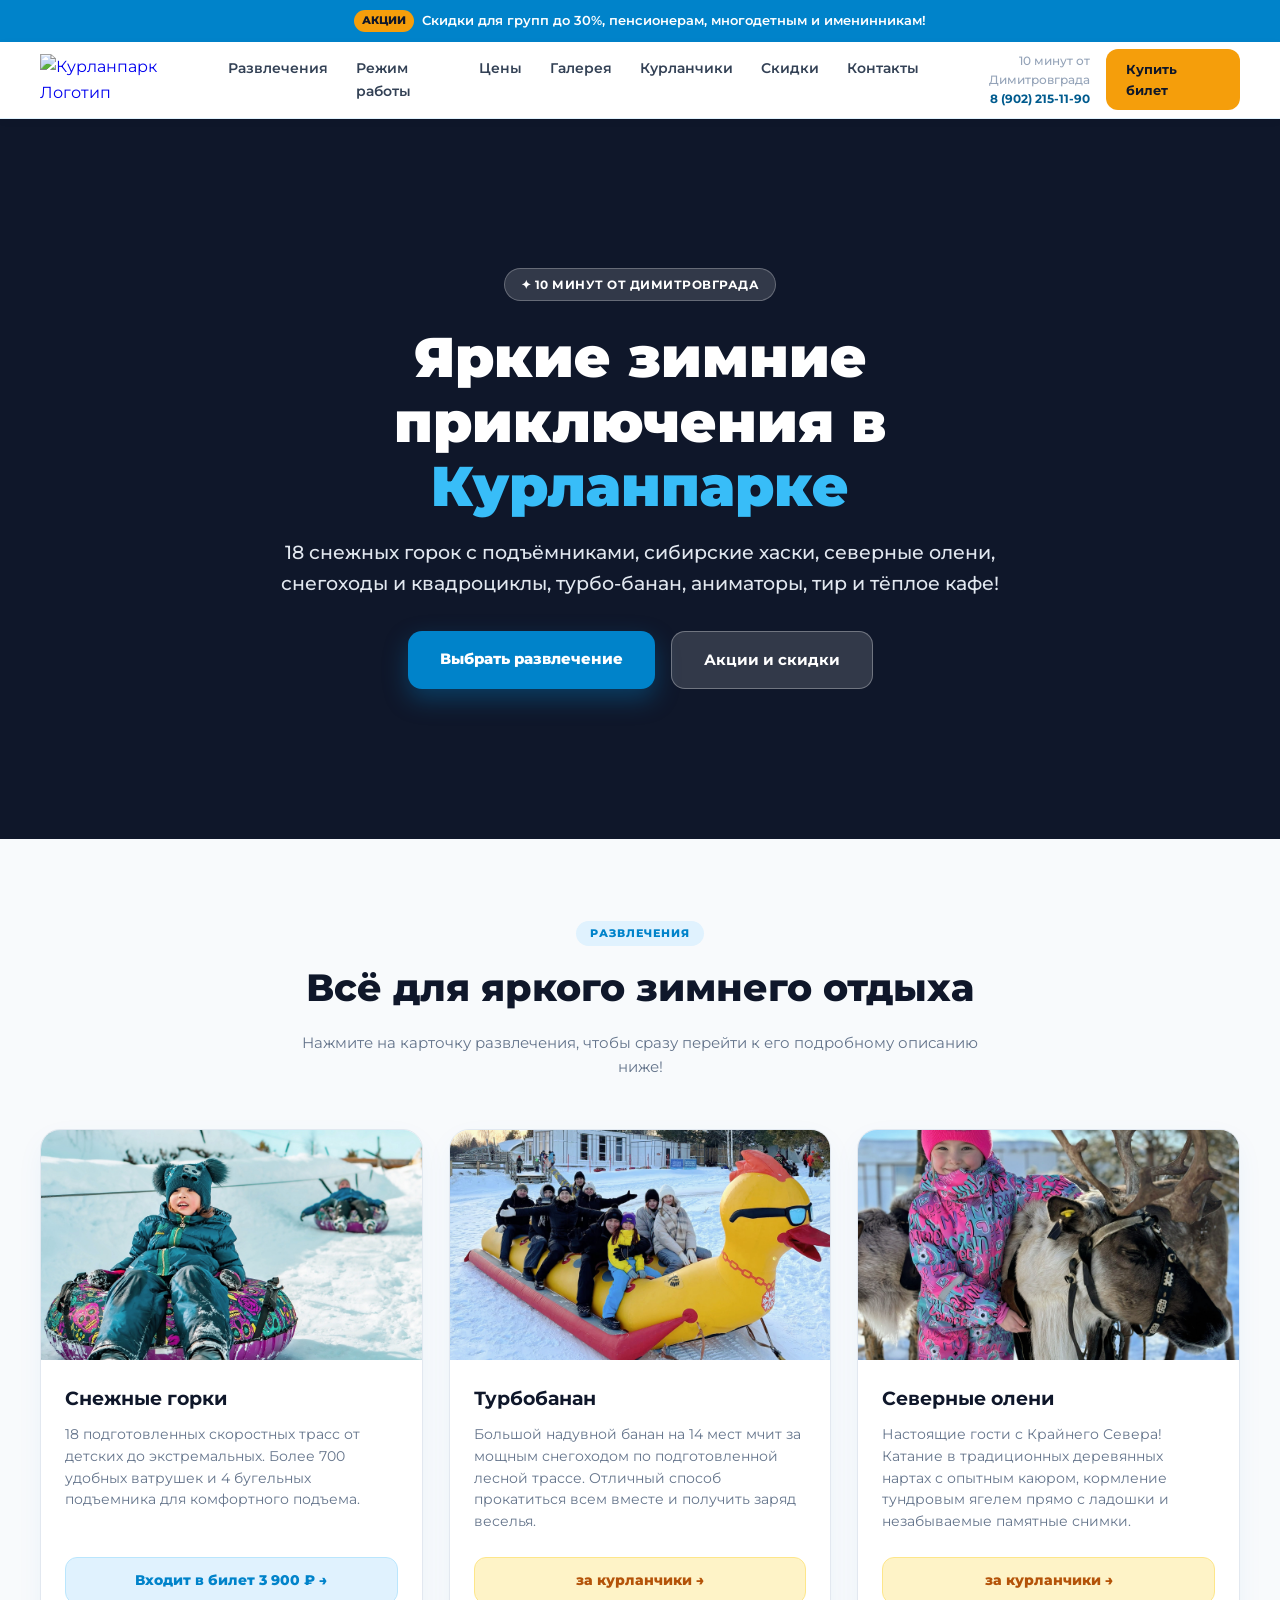
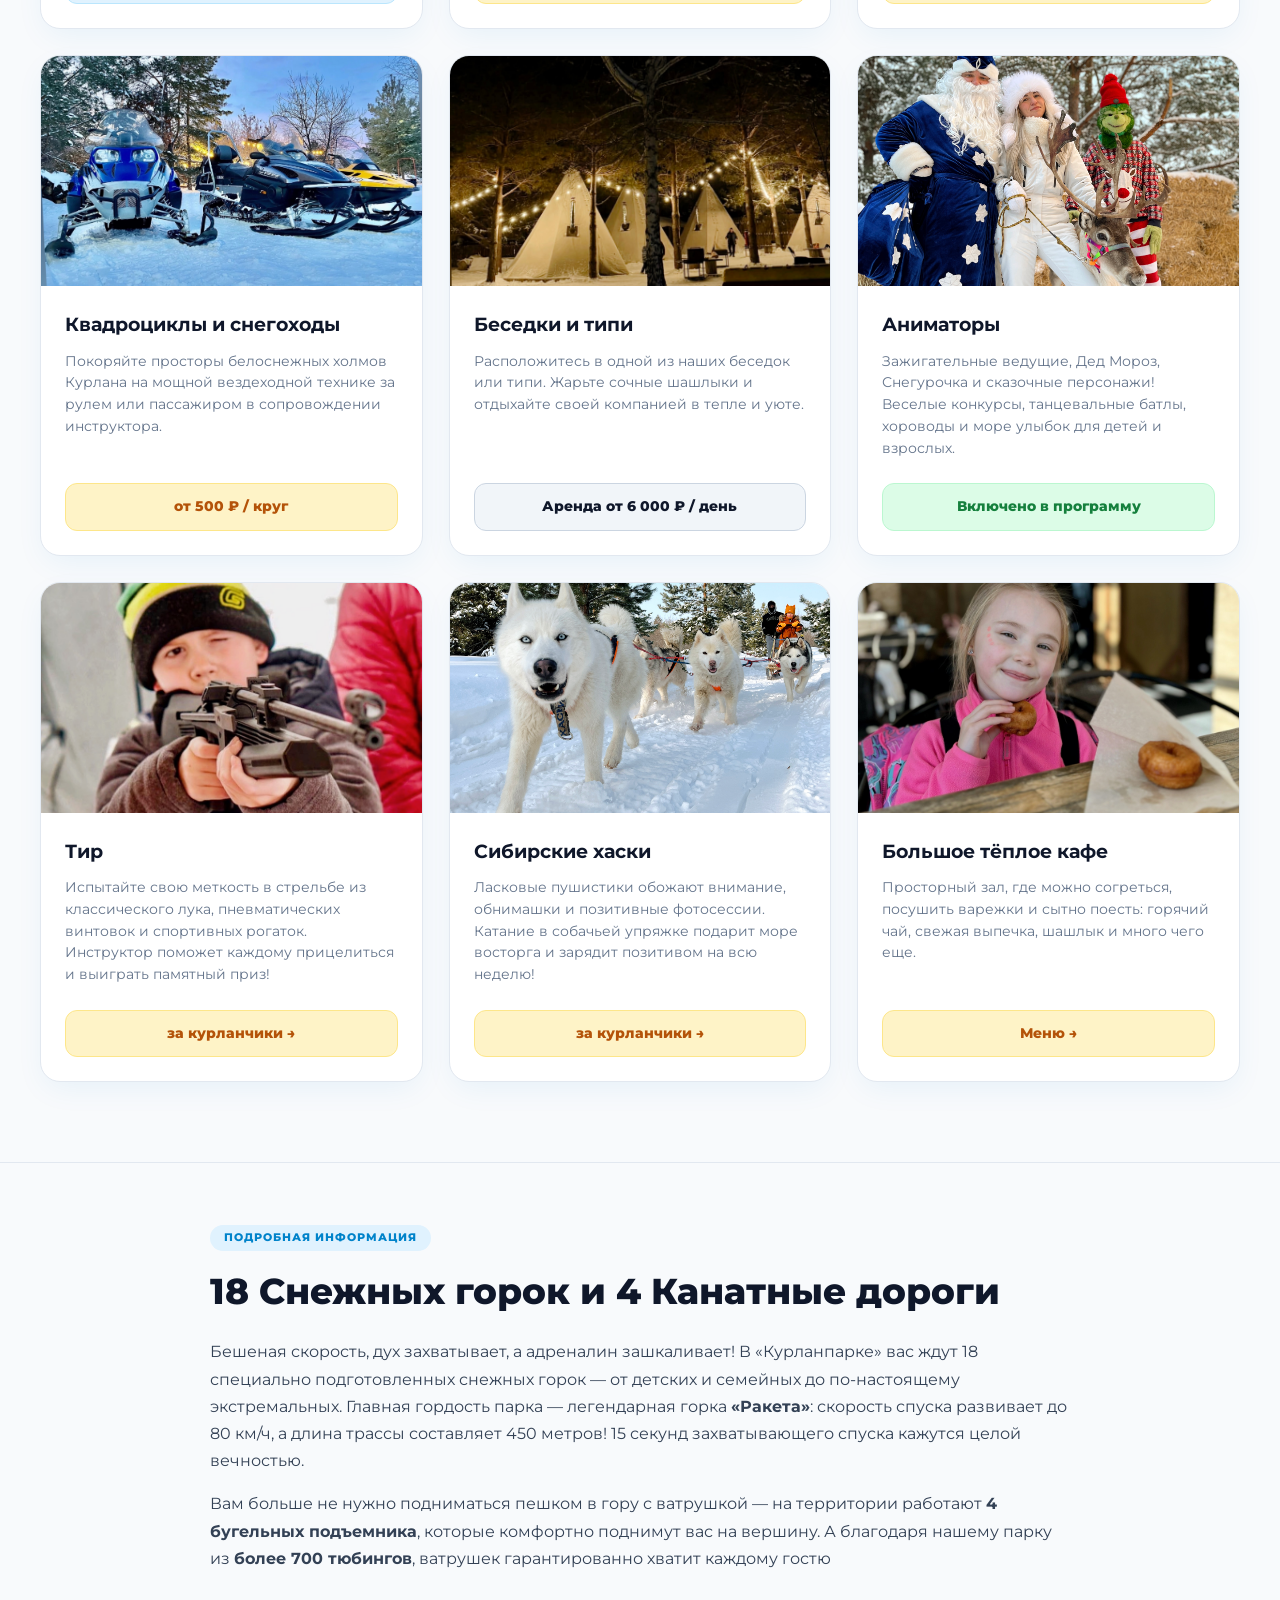
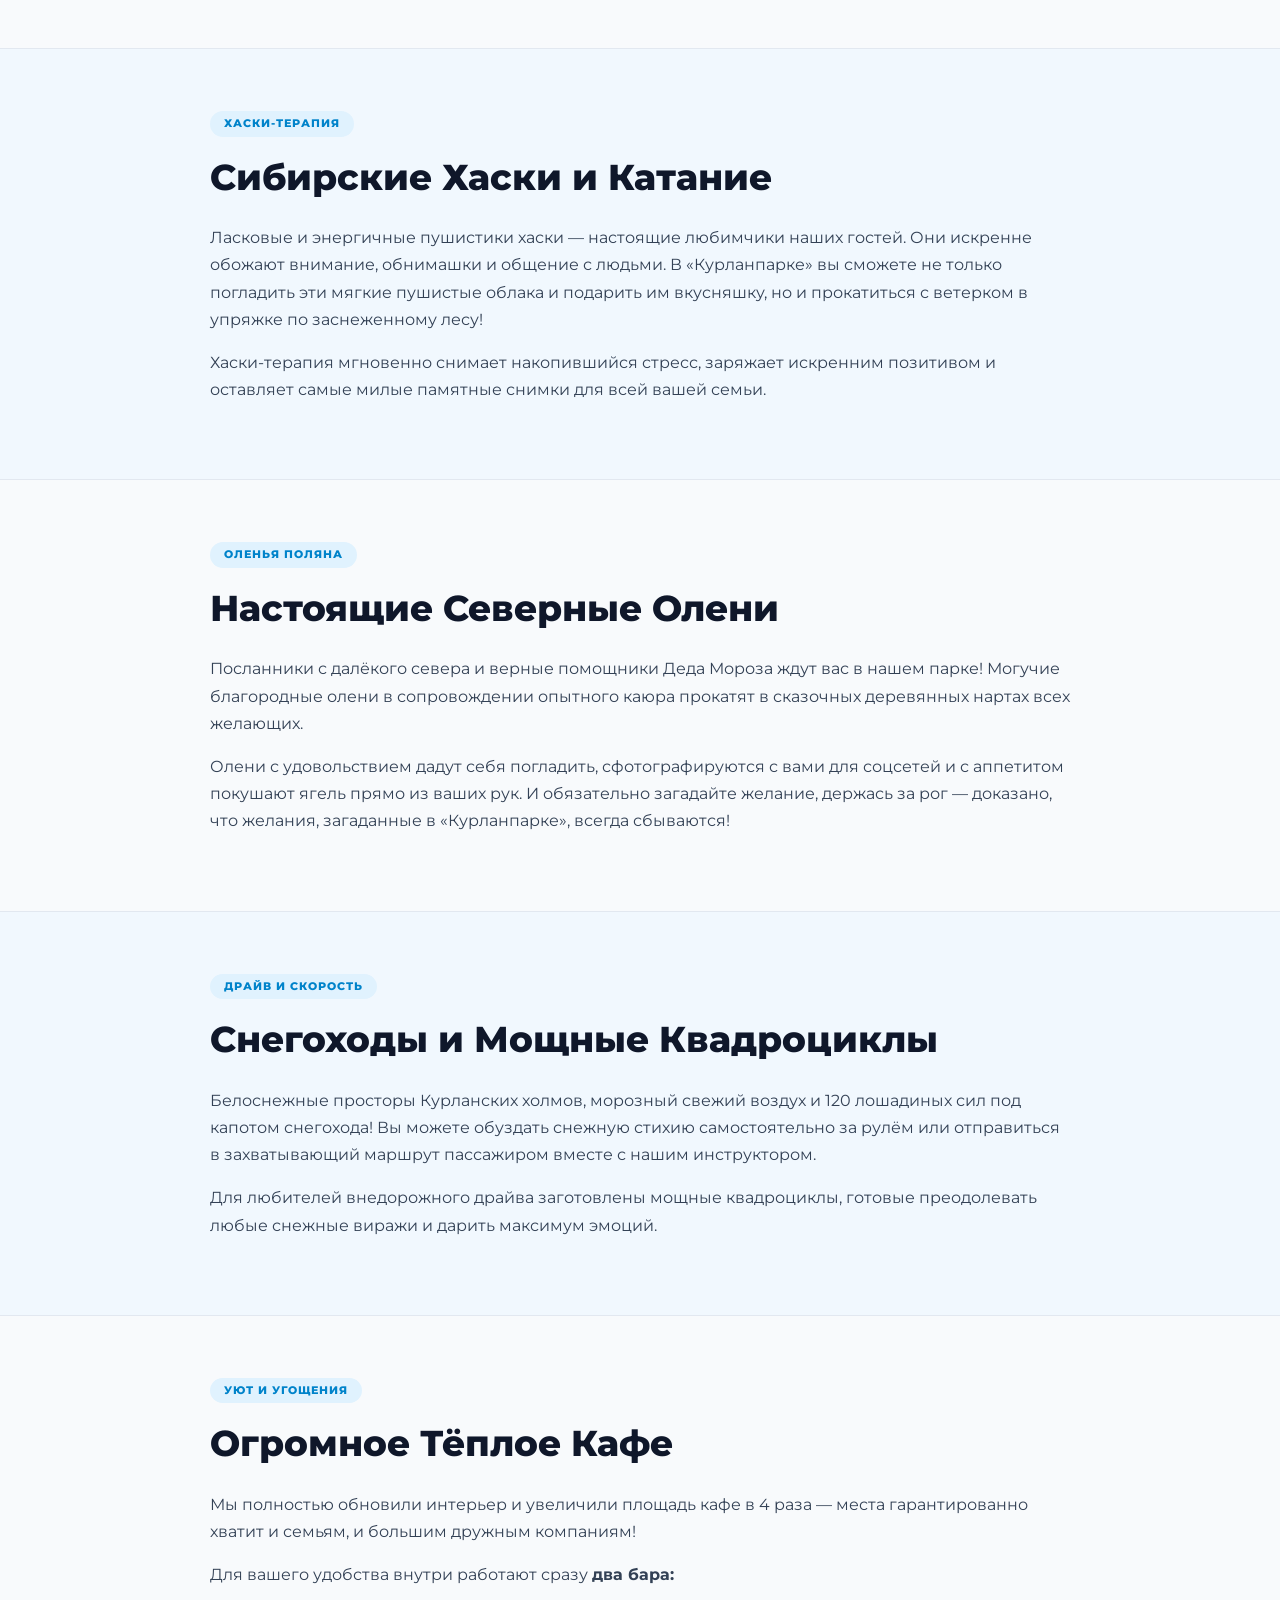
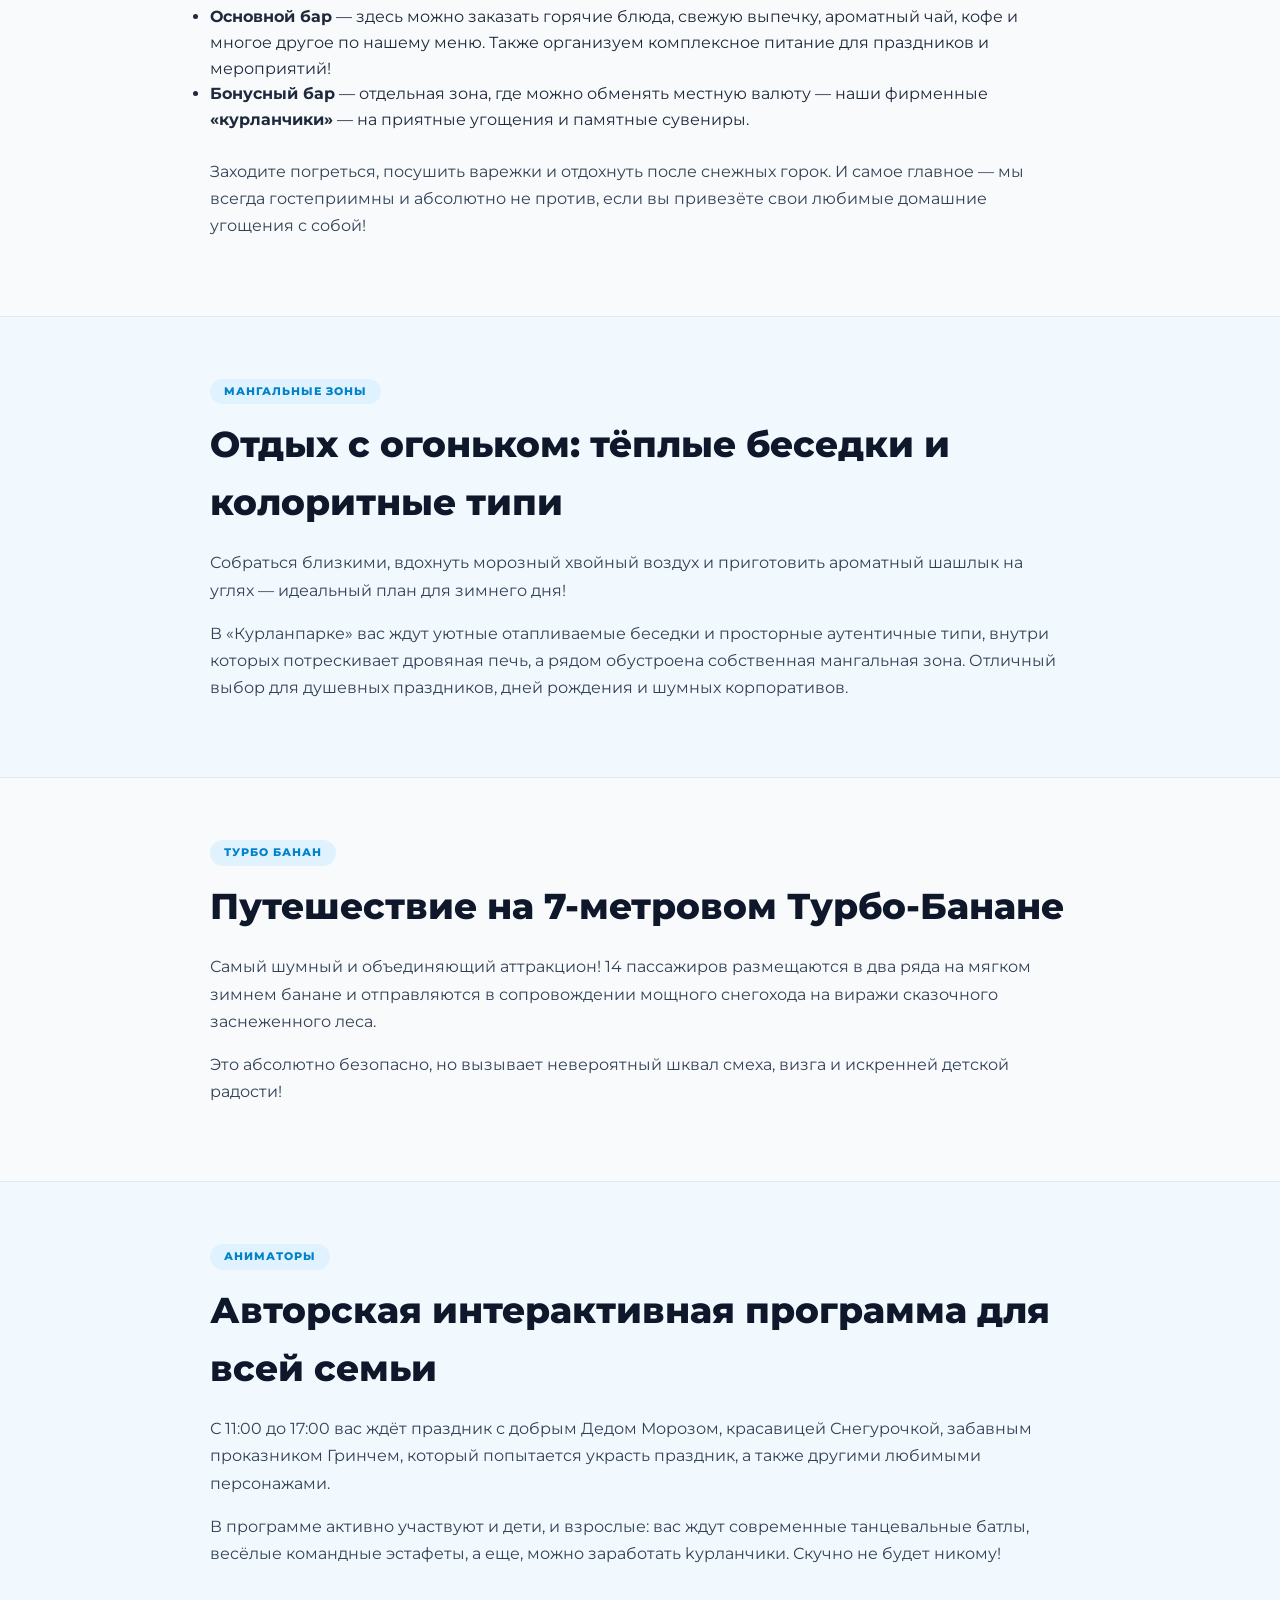
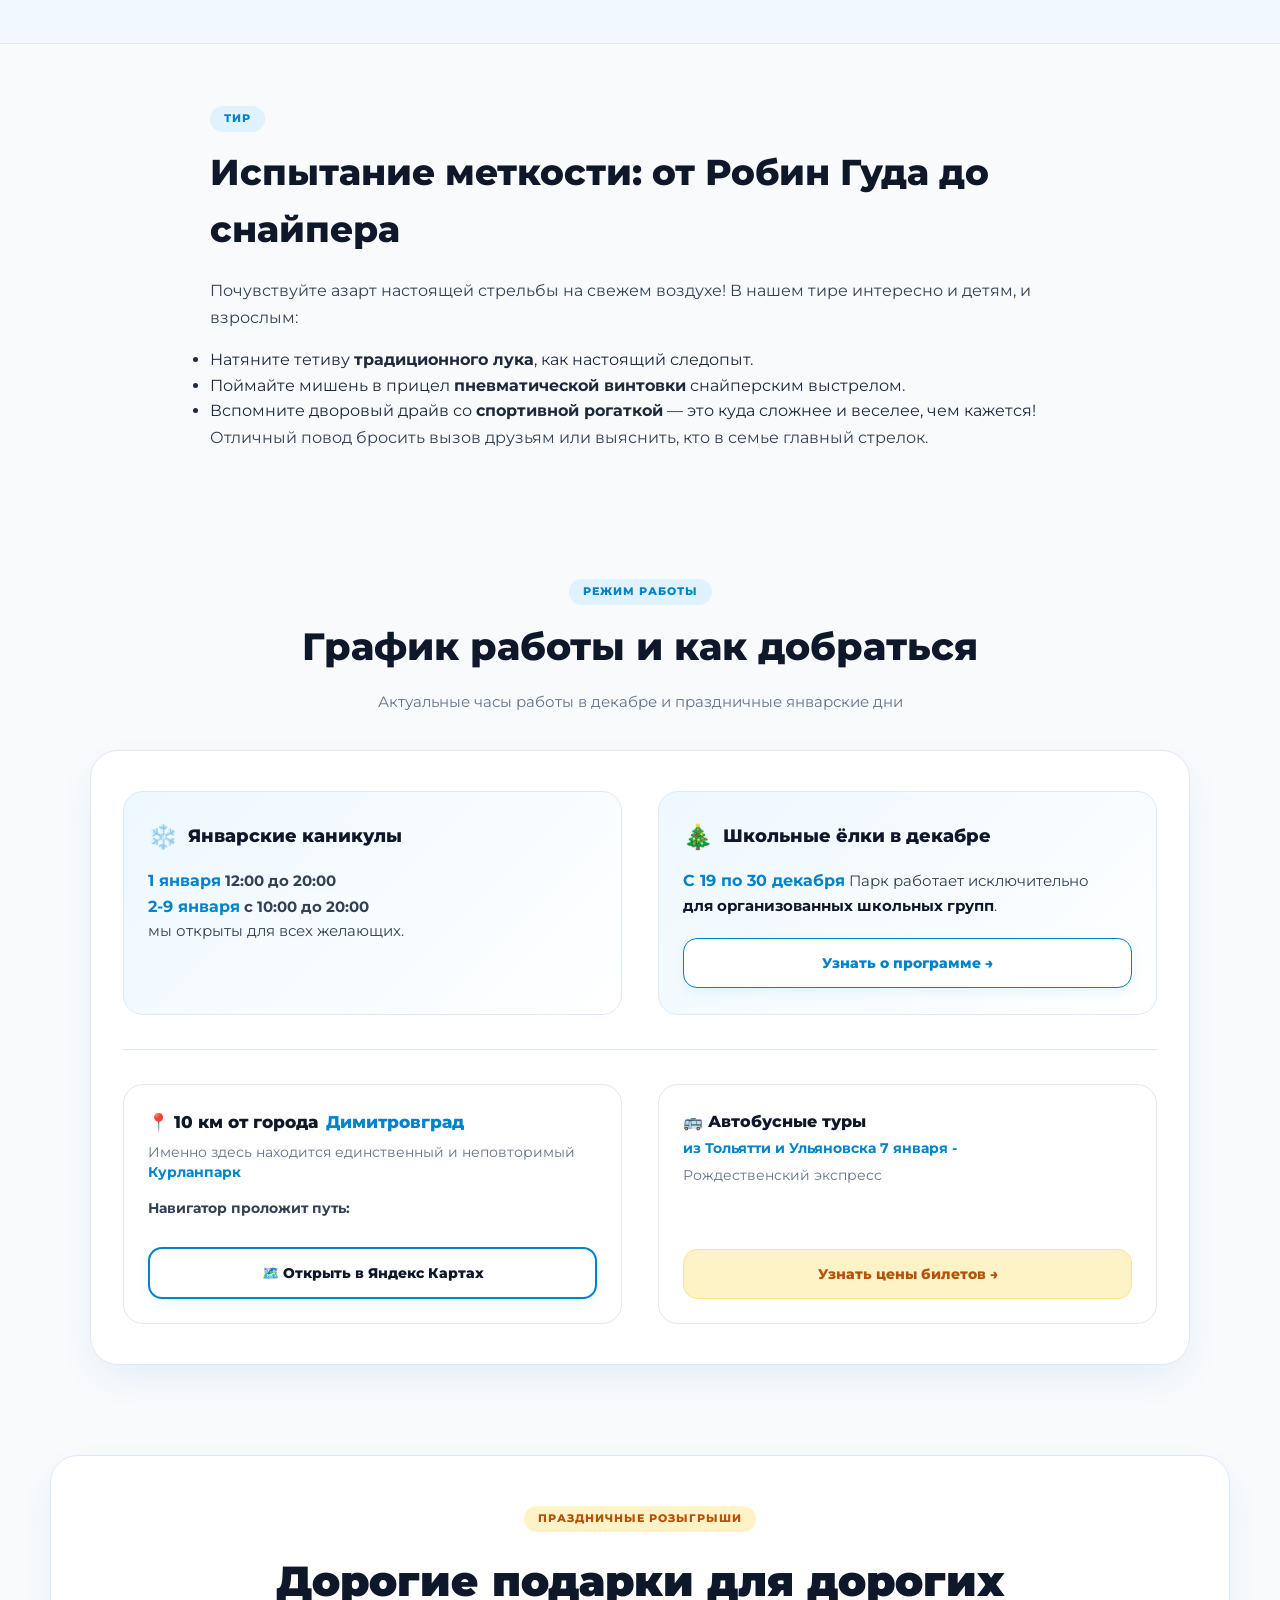
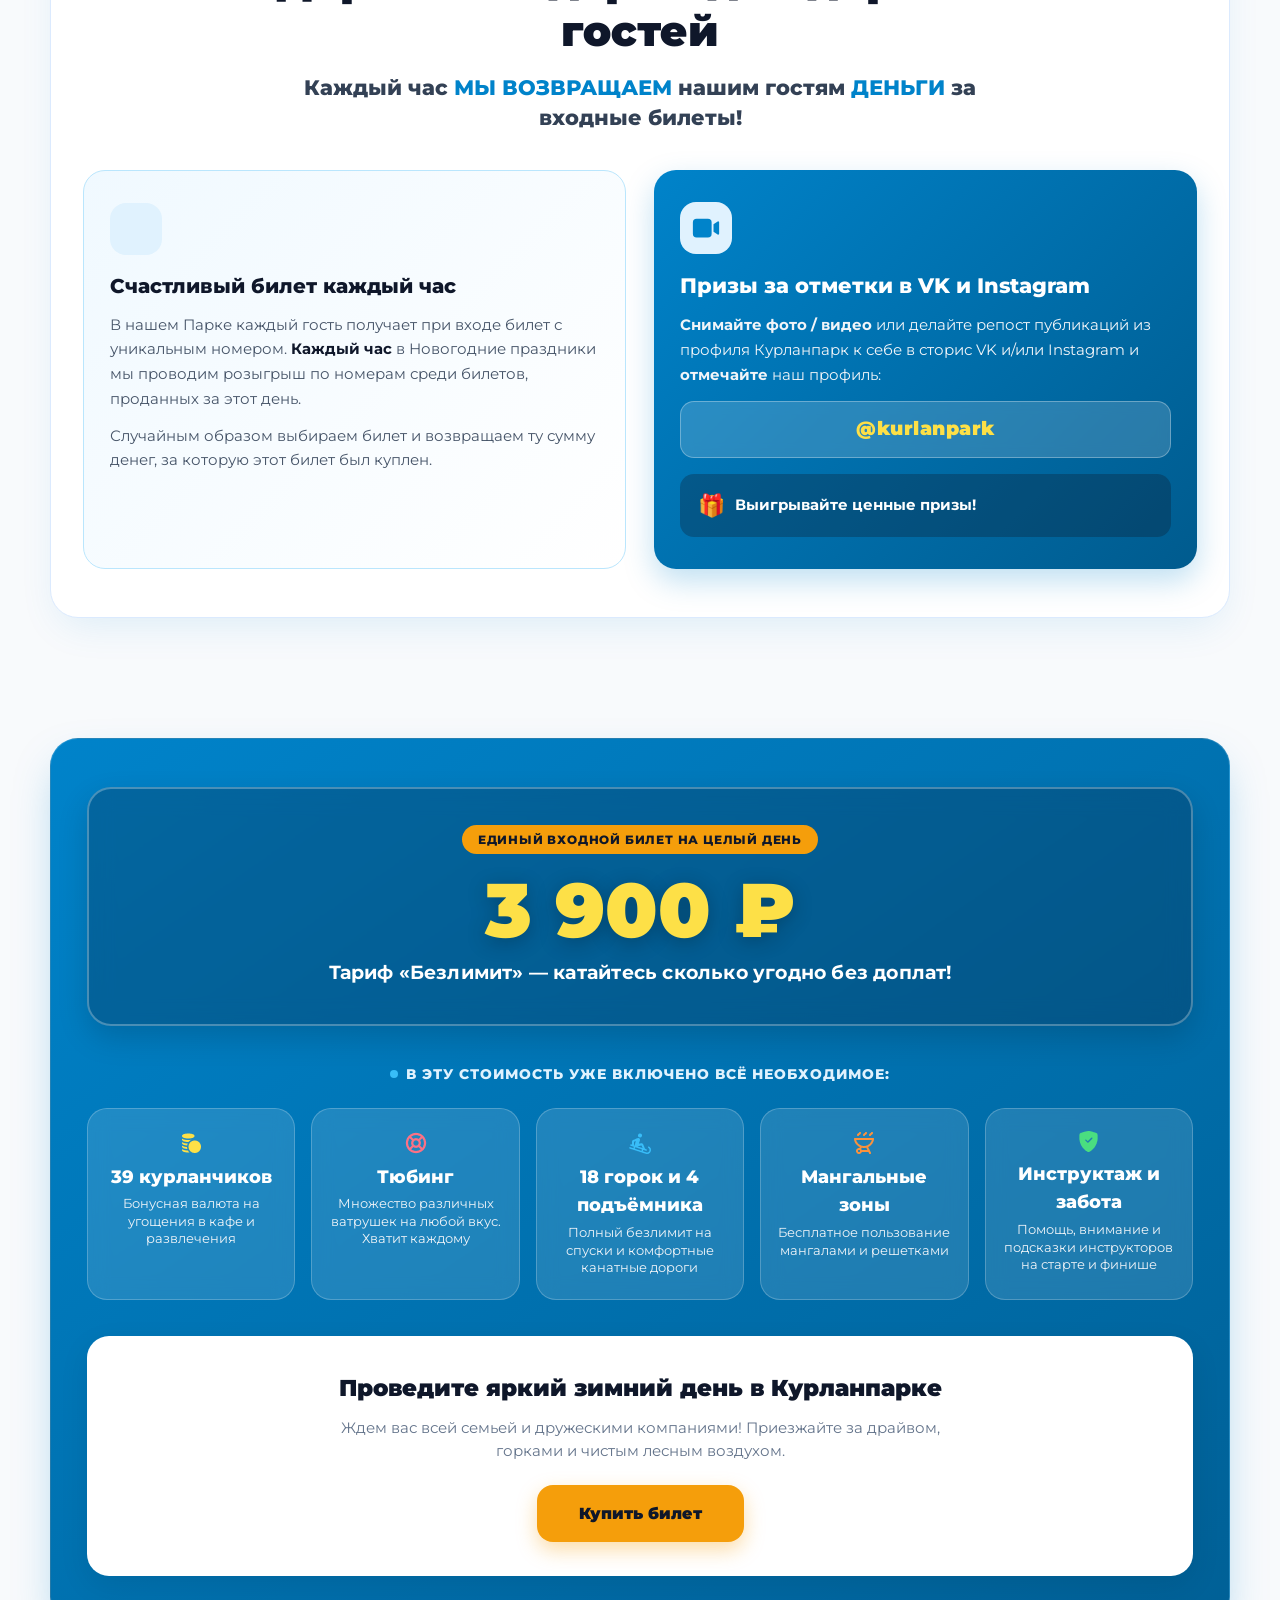
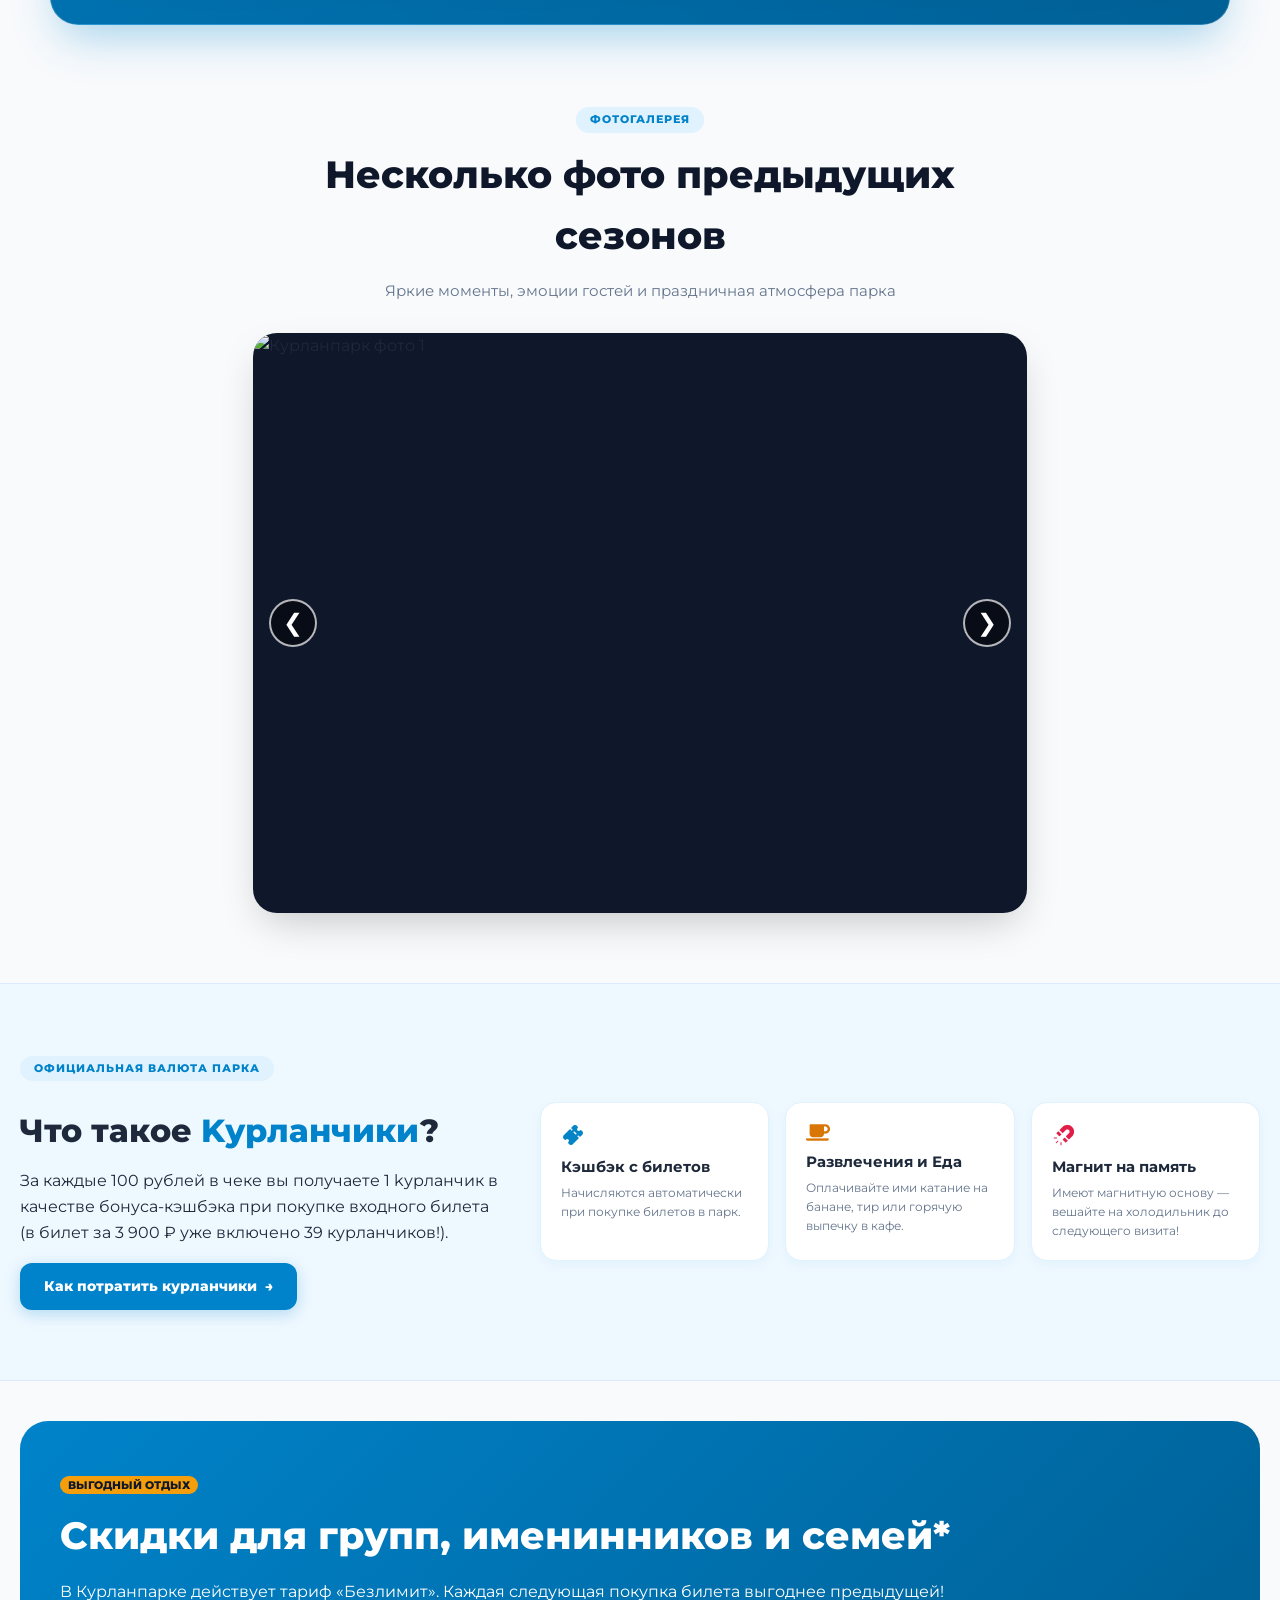
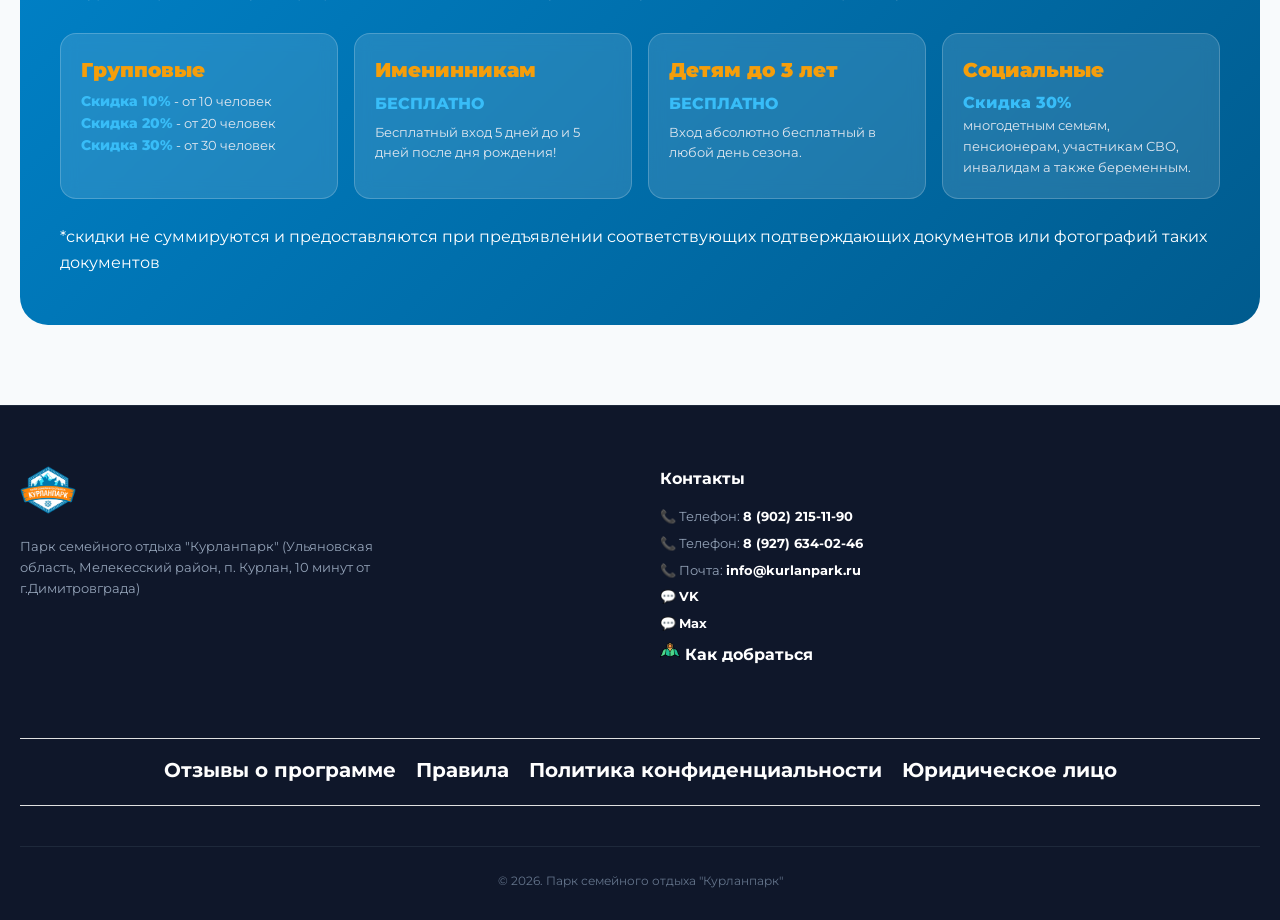
==== commit 12694f59: "Update index.html" ====
--- a/index.html
+++ b/index.html
@@ -668,7 +668,7 @@
                     <div style="background: rgba(15, 23, 42, 0.3); border-radius: 14px; padding: 14px 18px; display: flex; align-items: center; gap: 10px;">
                         <span style="font-size: 22px;">🎁</span>
                         <div style="font-size: 14.5px; font-weight: 700; color: #ffffff;">
-                            Выигрывайте ценные подарки и денежные призы!
+                            Выигрывайте ценные призы!
                         </div>
                     </div>
                 </div>
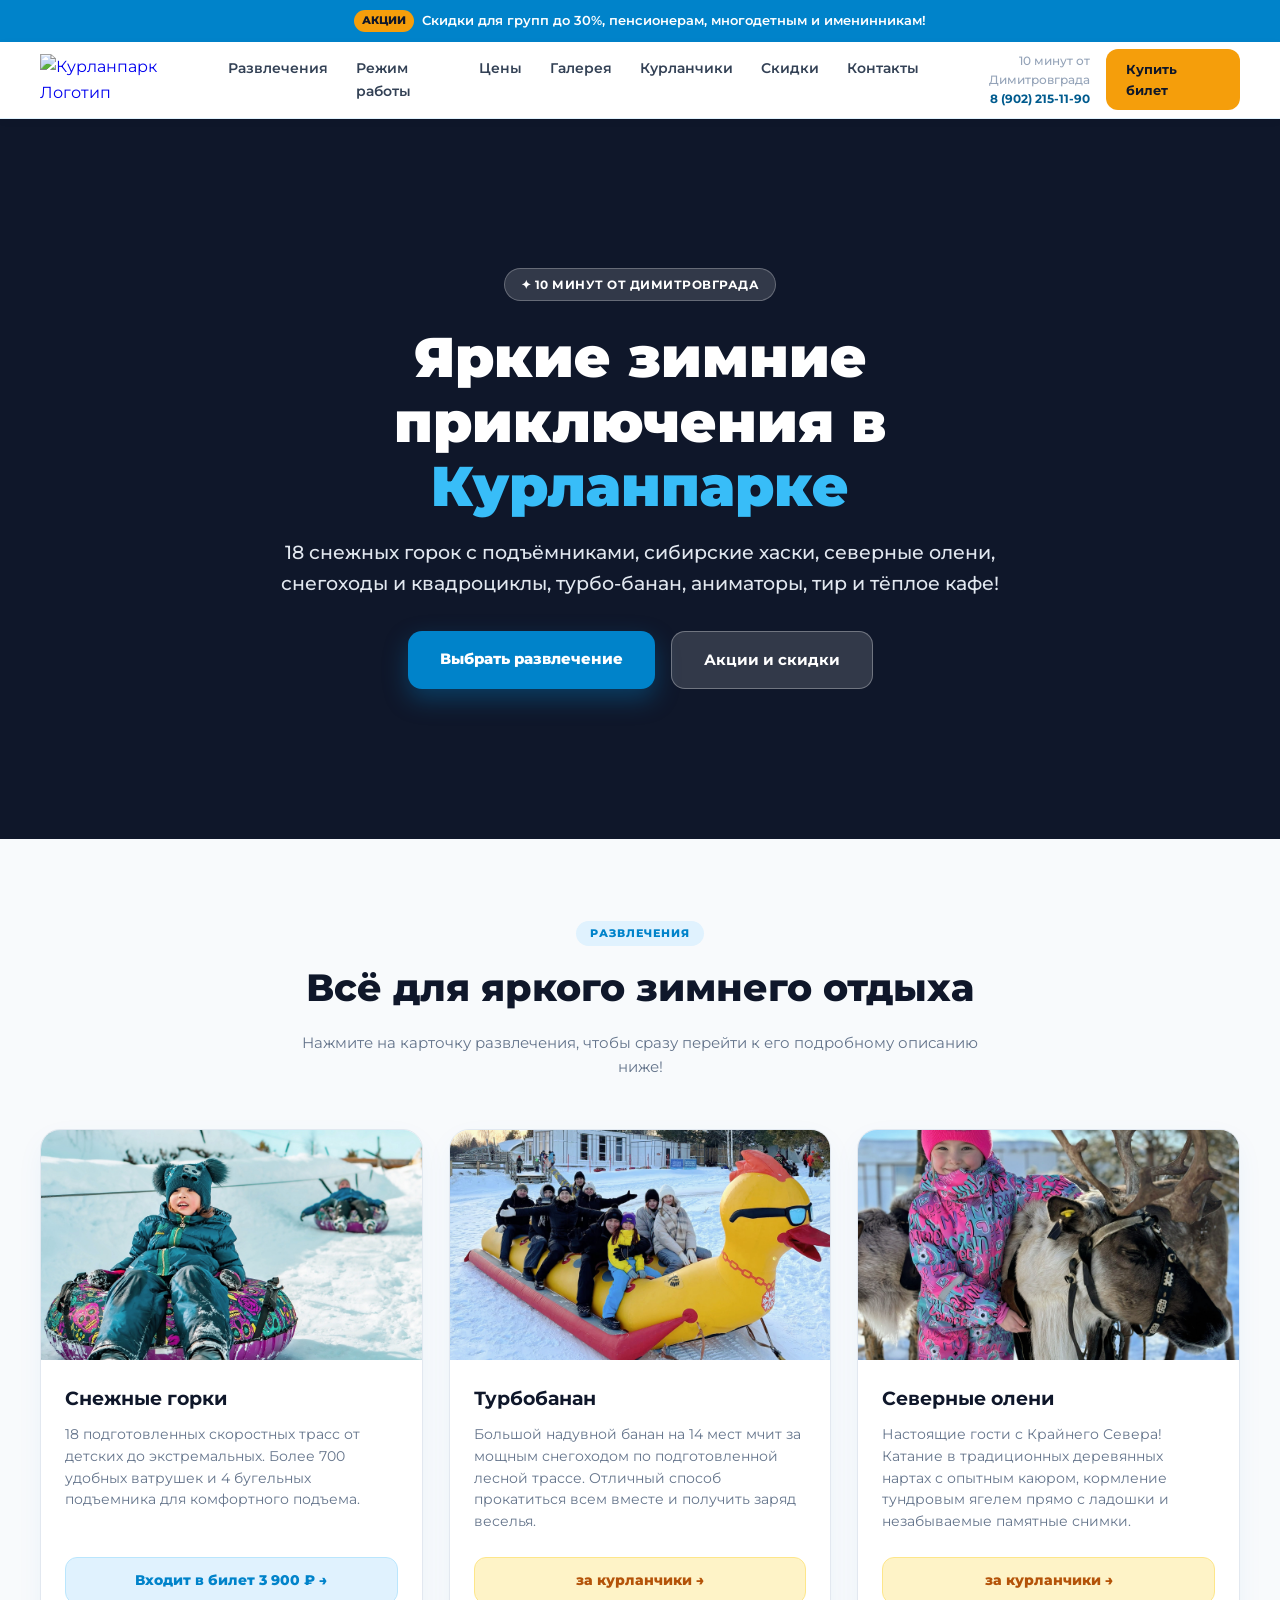
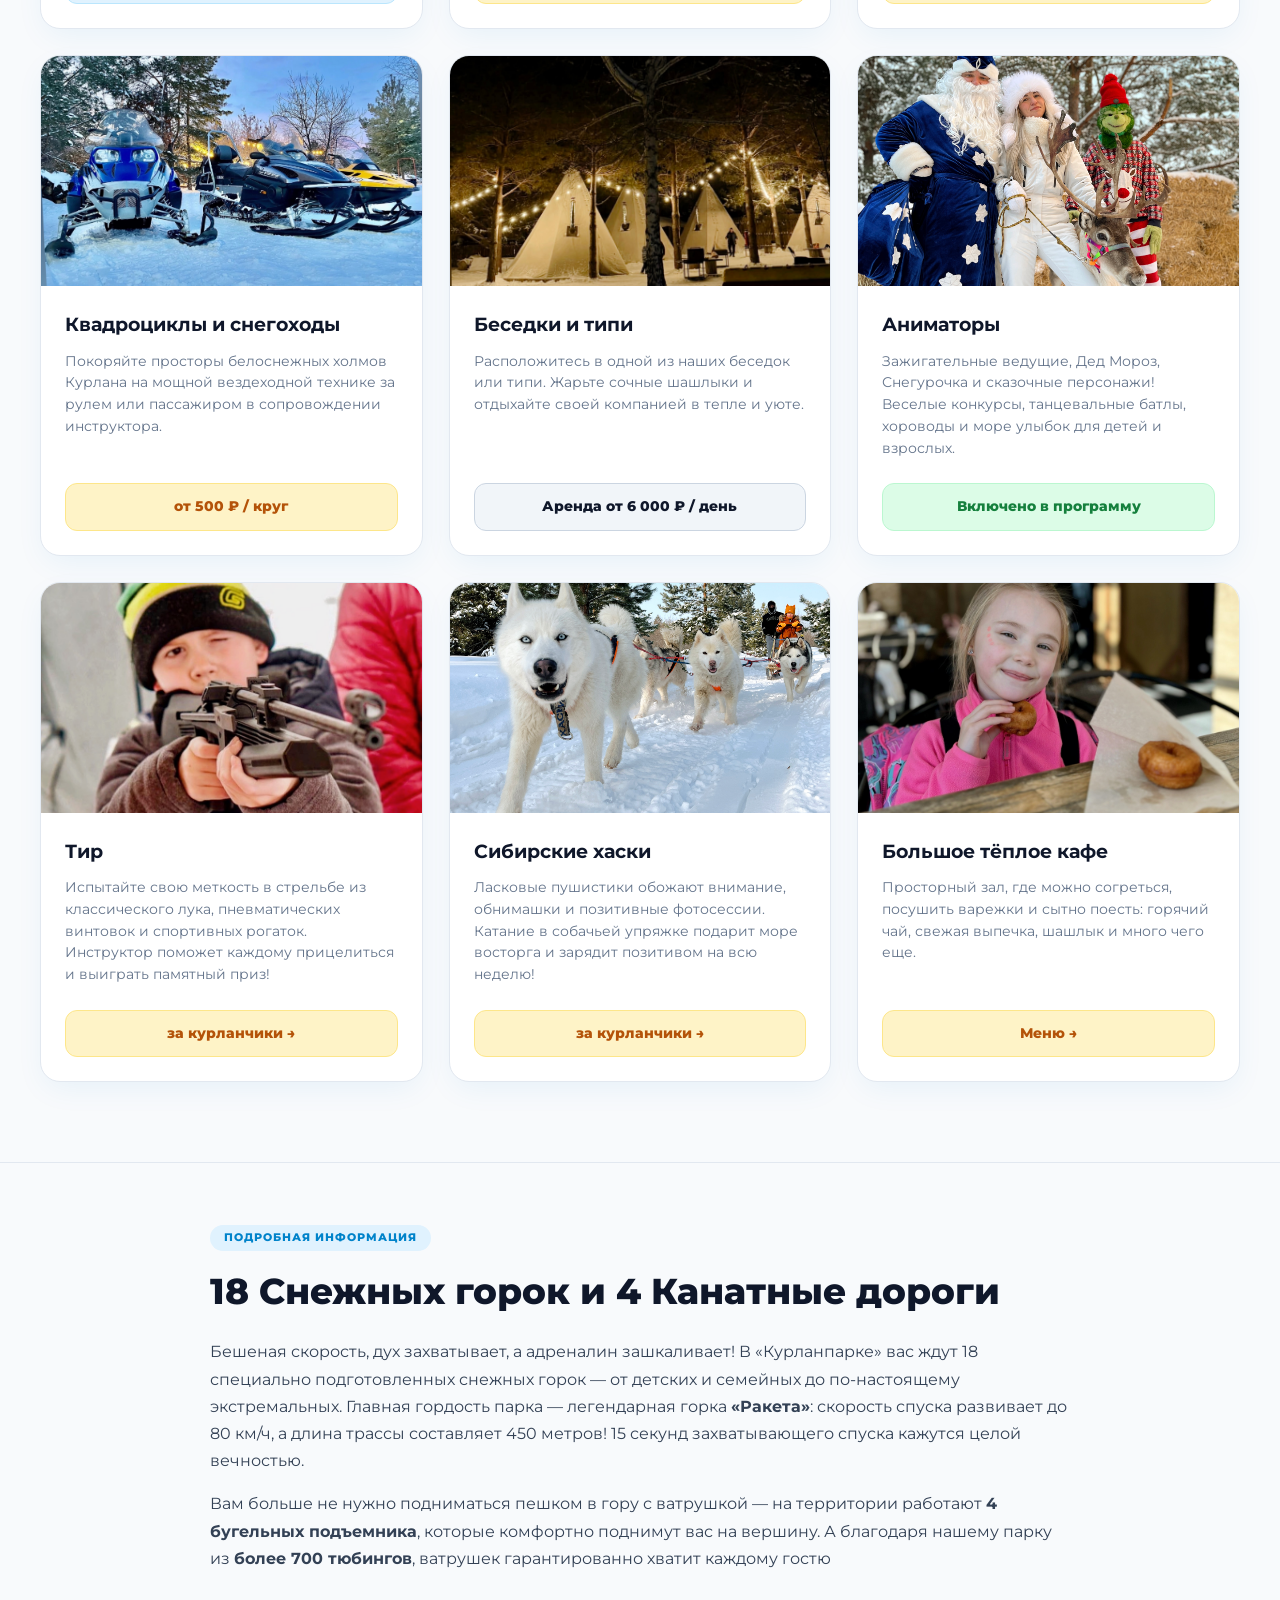
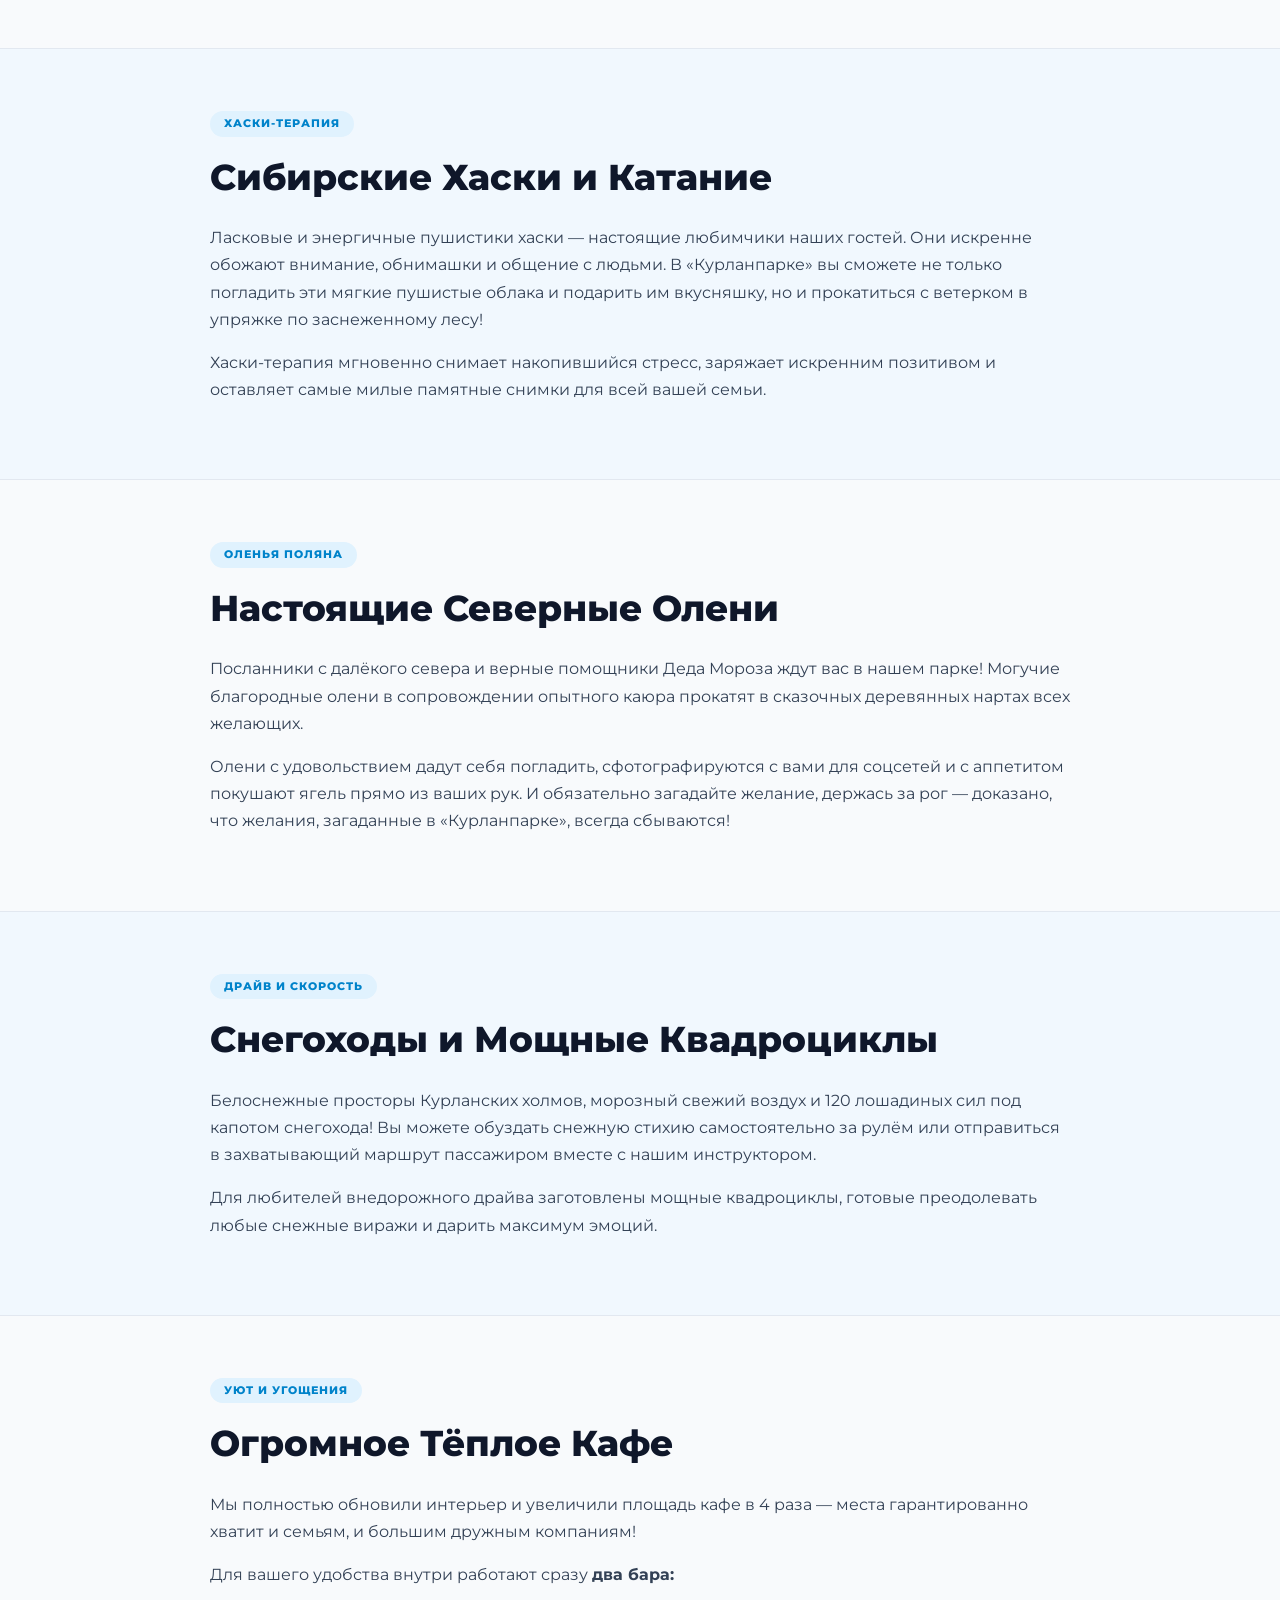
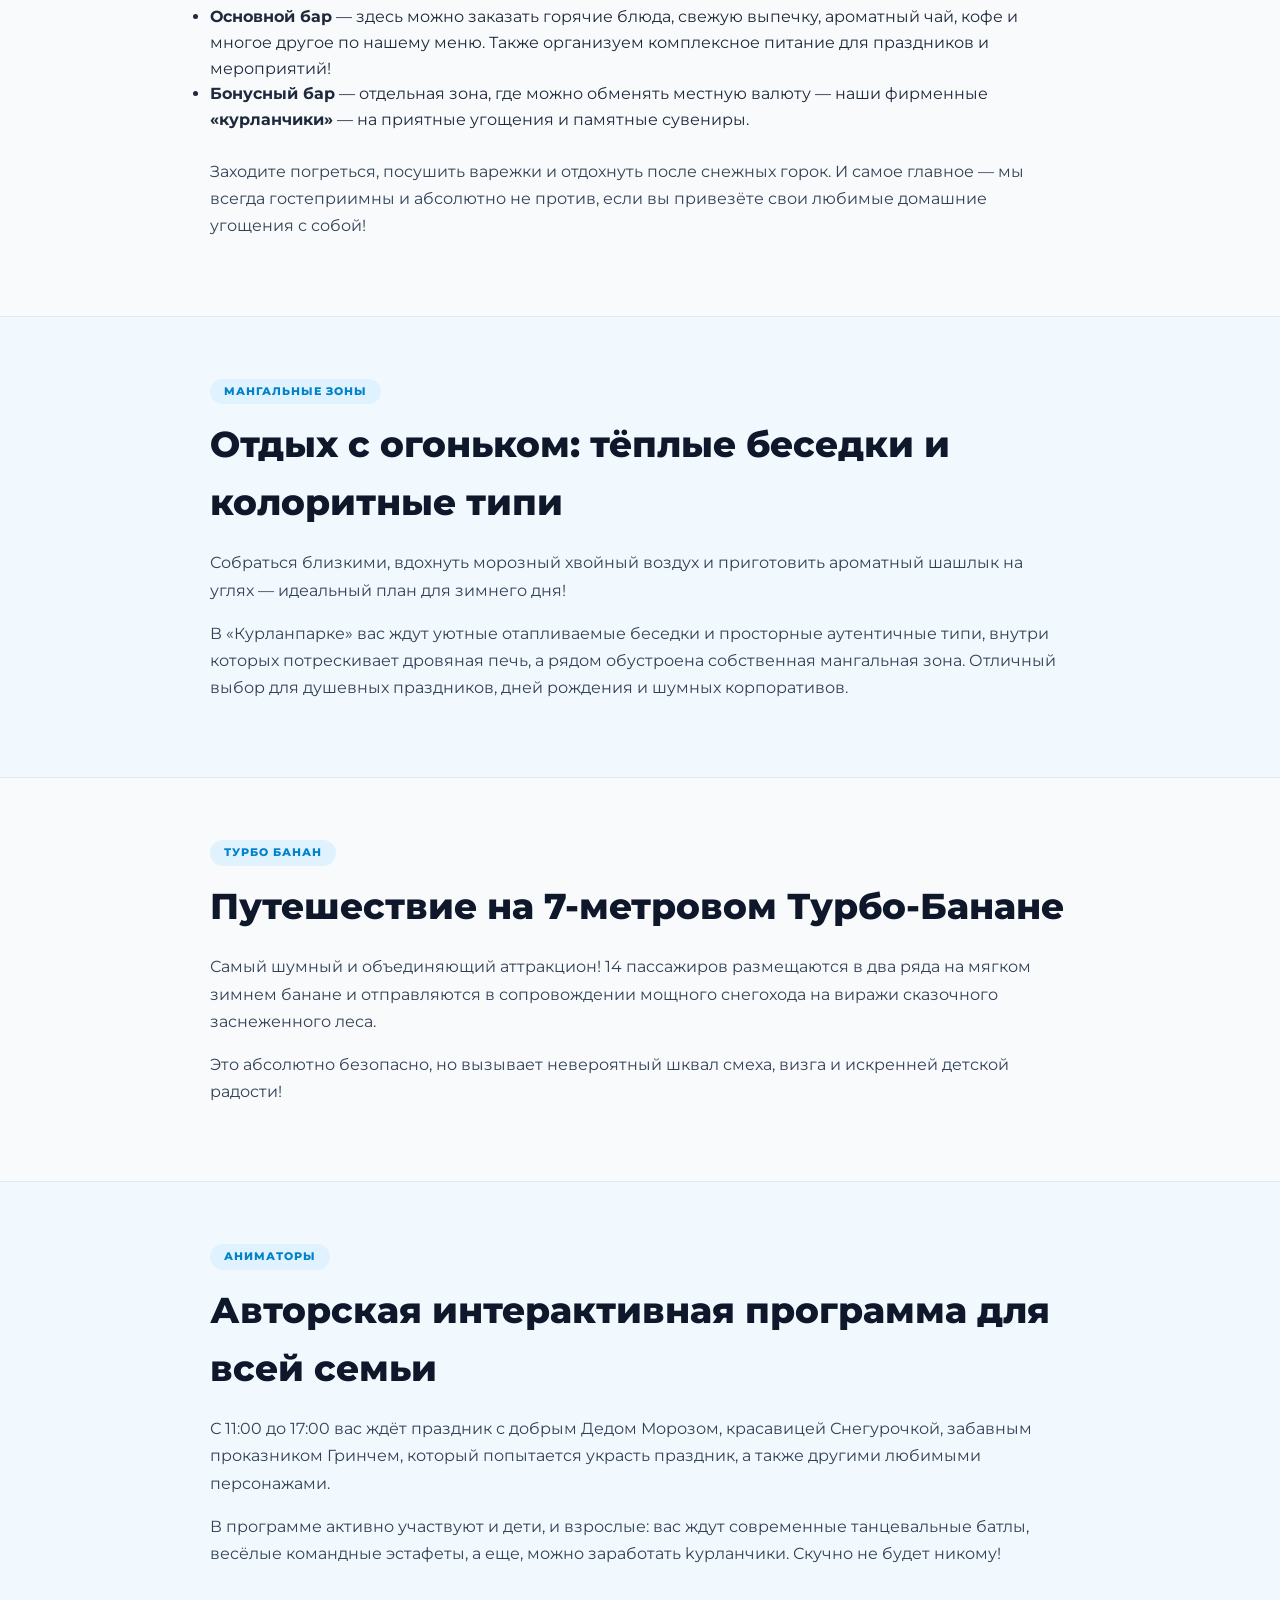
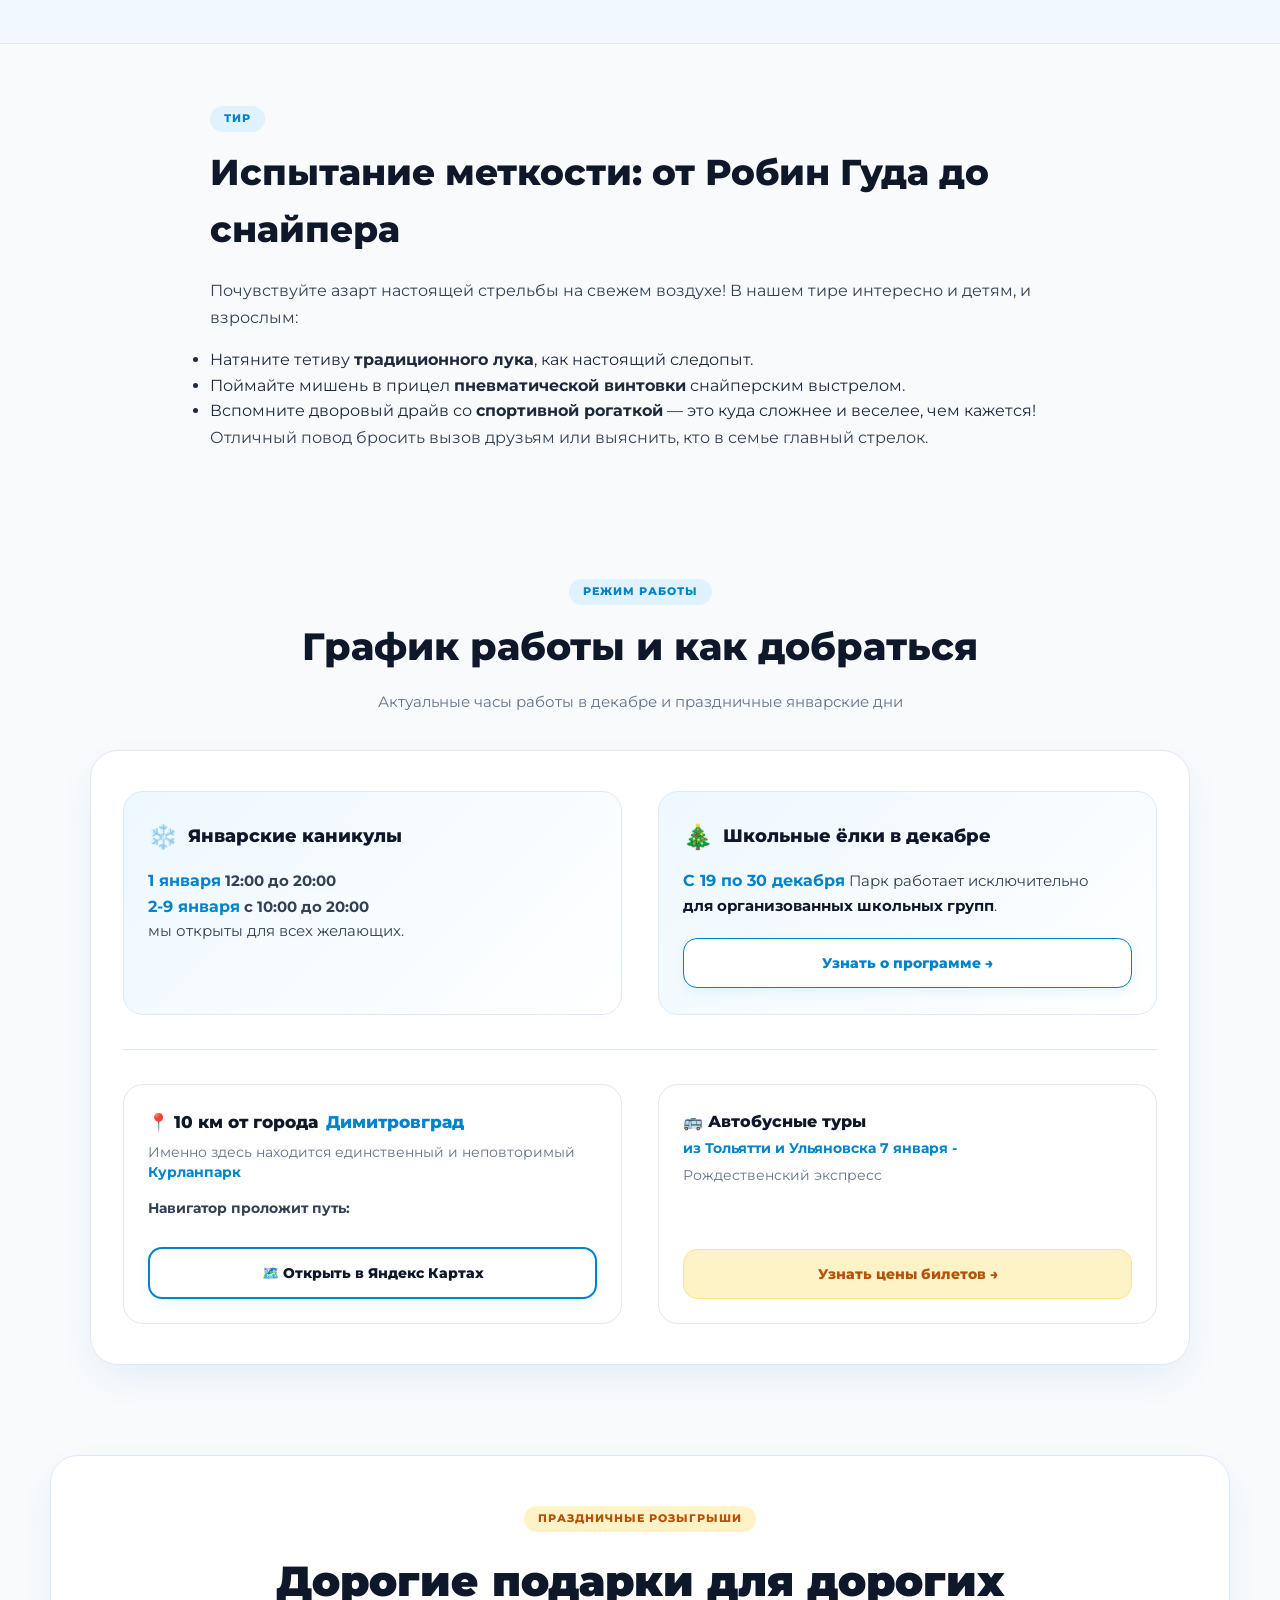
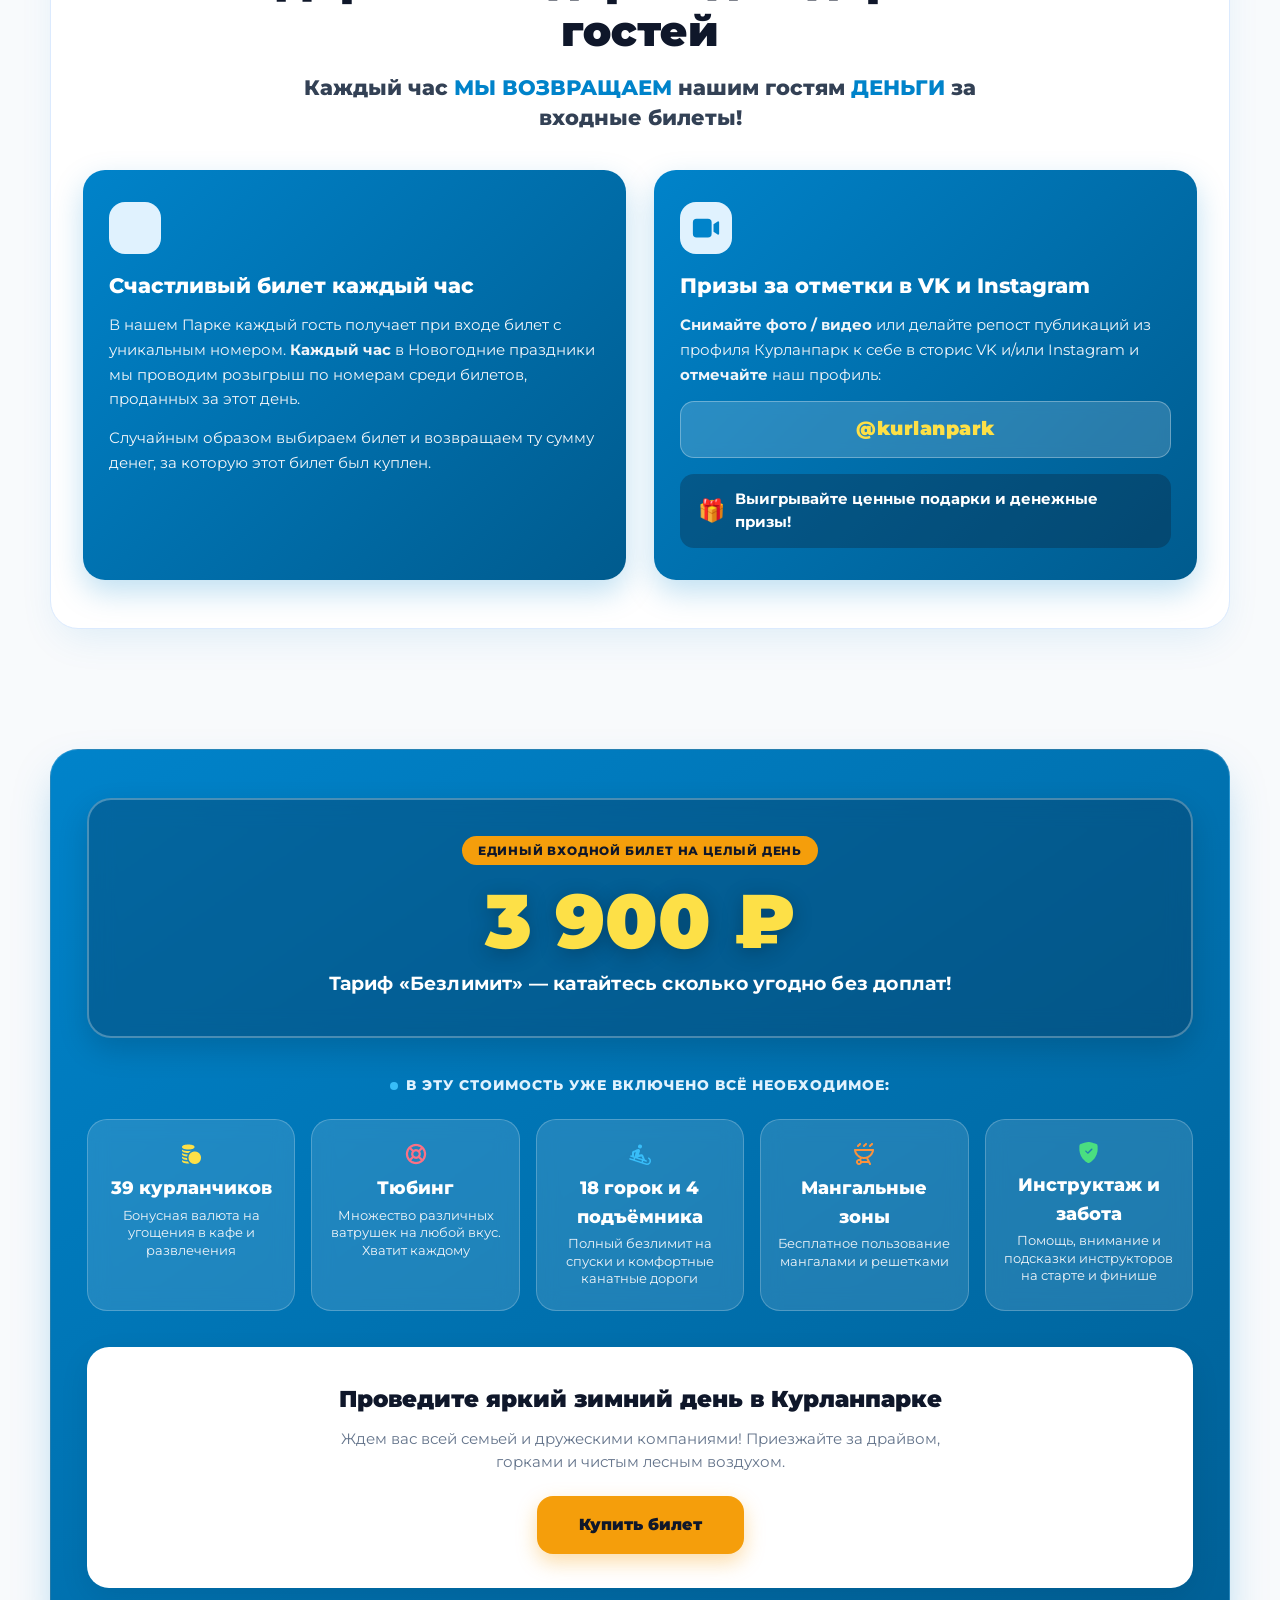
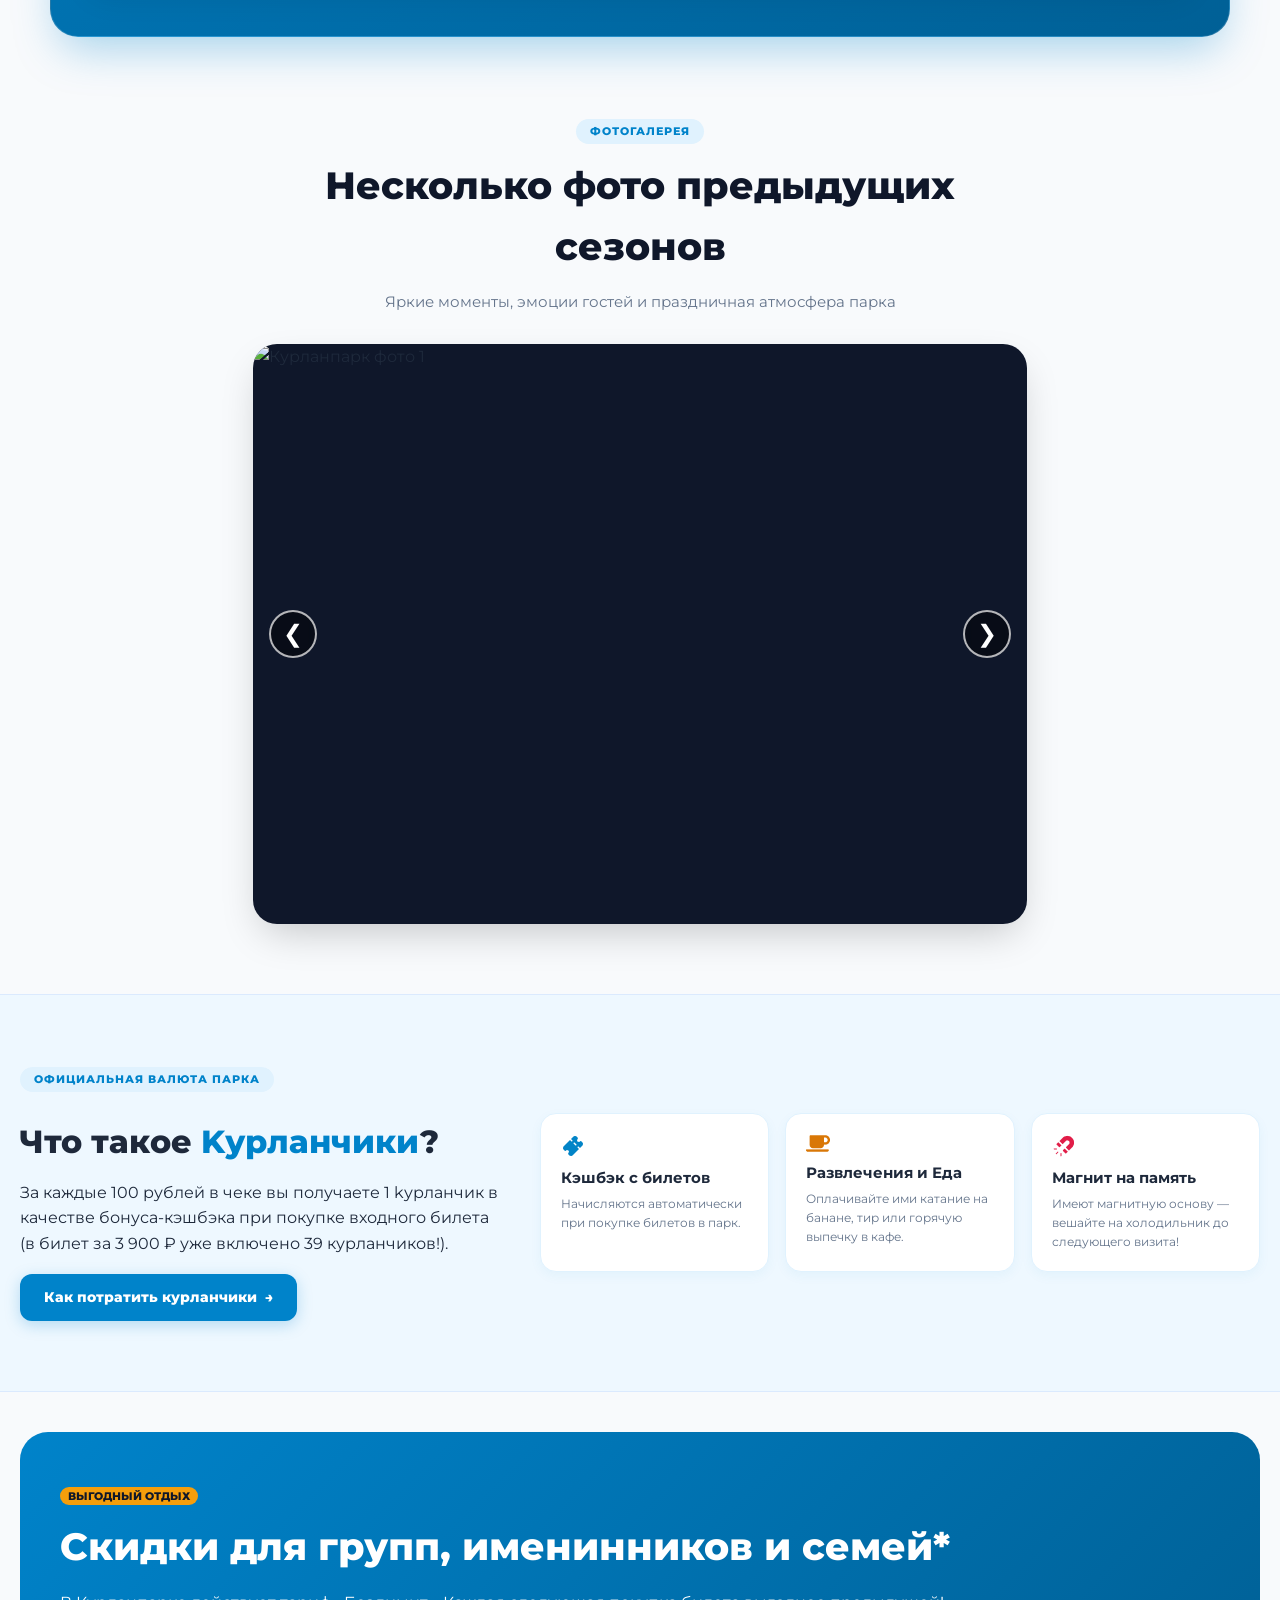
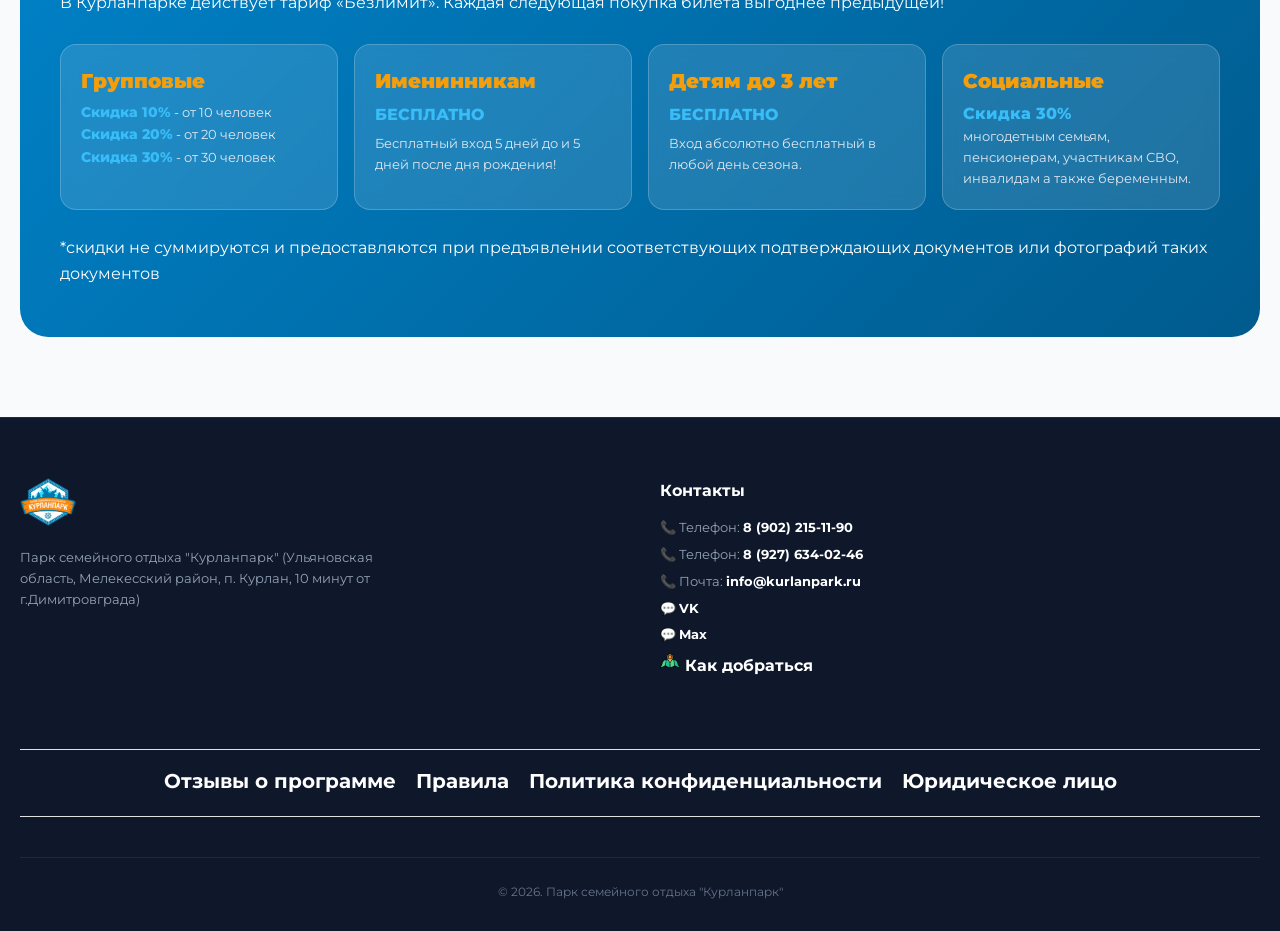
==== commit 62de46ee: "Add files via upload" ====
--- a/index.html
+++ b/index.html
@@ -626,18 +626,18 @@
             <div style="display: grid; grid-template-columns: repeat(auto-fit, minmax(320px, 1fr)); gap: 28px; align-items: stretch;">
                 
                 <!-- Карточка 1: Ежечасный возврат денег за билеты -->
-                <div style="background: linear-gradient(135deg, #f0f9ff 0%, #ffffff 100%); border: 1px solid #bae6fd; border-radius: 22px; padding: 32px 26px; display: flex; flex-direction: column; justify-content: space-between; position: relative;">
+                <div style="background: linear-gradient(135deg, #0083ca 0%, #005b8e 100%); color: #ffffff; border-radius: 22px; padding: 32px 26px; display: flex; flex-direction: column; justify-content: space-between; box-shadow: 0 12px 30px rgba(0, 131, 202, 0.25);">
                     <div>
                         <div style="display: inline-flex; align-items: center; justify-content: center; width: 52px; height: 52px; border-radius: 16px; background: #e0f2fe; color: var(--kp-blue); margin-bottom: 18px;">
                             <iconify-icon icon="tabler:ticket" width="30" height="30"></iconify-icon>
                         </div>
-                        <h3 style="font-size: 20px; font-weight: 800; color: #0f172a; margin-bottom: 14px; line-height: 1.3;">
+                        <h3 style="font-size: 21px; font-weight: 800; color: #ffffff; margin-bottom: 14px; line-height: 1.3;">
                             Счастливый билет каждый час
                         </h3>
-                        <p style="font-size: 15px; color: #475569; line-height: 1.65; margin-bottom: 12px;">
-                            В нашем Парке каждый гость получает при входе билет с уникальным номером. <strong style="color: #0f172a;">Каждый час</strong> в Новогодние праздники мы проводим розыгрыш по номерам среди билетов, проданных за этот день.
+                        <p style="font-size: 15px; color: #f1f5f9; line-height: 1.65; margin-bottom: 14px;">
+                            В нашем Парке каждый гость получает при входе билет с уникальным номером. <strong>Каждый час</strong> в Новогодние праздники мы проводим розыгрыш по номерам среди билетов, проданных за этот день.
                         </p>
-                        <p style="font-size: 15px; color: #475569; line-height: 1.65;">
+                        <p style="font-size: 15px; color: #f1f5f9; line-height: 1.65; margin-bottom: 14px;">
                             Случайным образом выбираем билет и возвращаем ту сумму денег, за которую этот билет был куплен.
                         </p>
                     </div>
@@ -658,17 +658,15 @@
                         </h3>
                         <p style="font-size: 15px; color: #f1f5f9; line-height: 1.65; margin-bottom: 14px;">
                             <strong>Снимайте фото / видео</strong> или делайте репост публикаций из профиля Курланпарк к себе в сторис VK и/или Instagram и <strong>отмечайте</strong> наш профиль:
-                        </p>
-                        
+                        </p>  
                         <div style="background: rgba(255, 255, 255, 0.16); backdrop-filter: blur(6px); border: 1.5px solid rgba(255, 255, 255, 0.3); border-radius: 14px; padding: 12px 18px; text-align: center; margin-bottom: 16px;">
                             <span style="font-size: 19px; font-weight: 900; color: #fde047; letter-spacing: 0.5px;">@kurlanpark</span>
                         </div>
                     </div>
-
                     <div style="background: rgba(15, 23, 42, 0.3); border-radius: 14px; padding: 14px 18px; display: flex; align-items: center; gap: 10px;">
                         <span style="font-size: 22px;">🎁</span>
                         <div style="font-size: 14.5px; font-weight: 700; color: #ffffff;">
-                            Выигрывайте ценные призы!
+                            Выигрывайте ценные подарки и денежные призы!
                         </div>
                     </div>
                 </div>
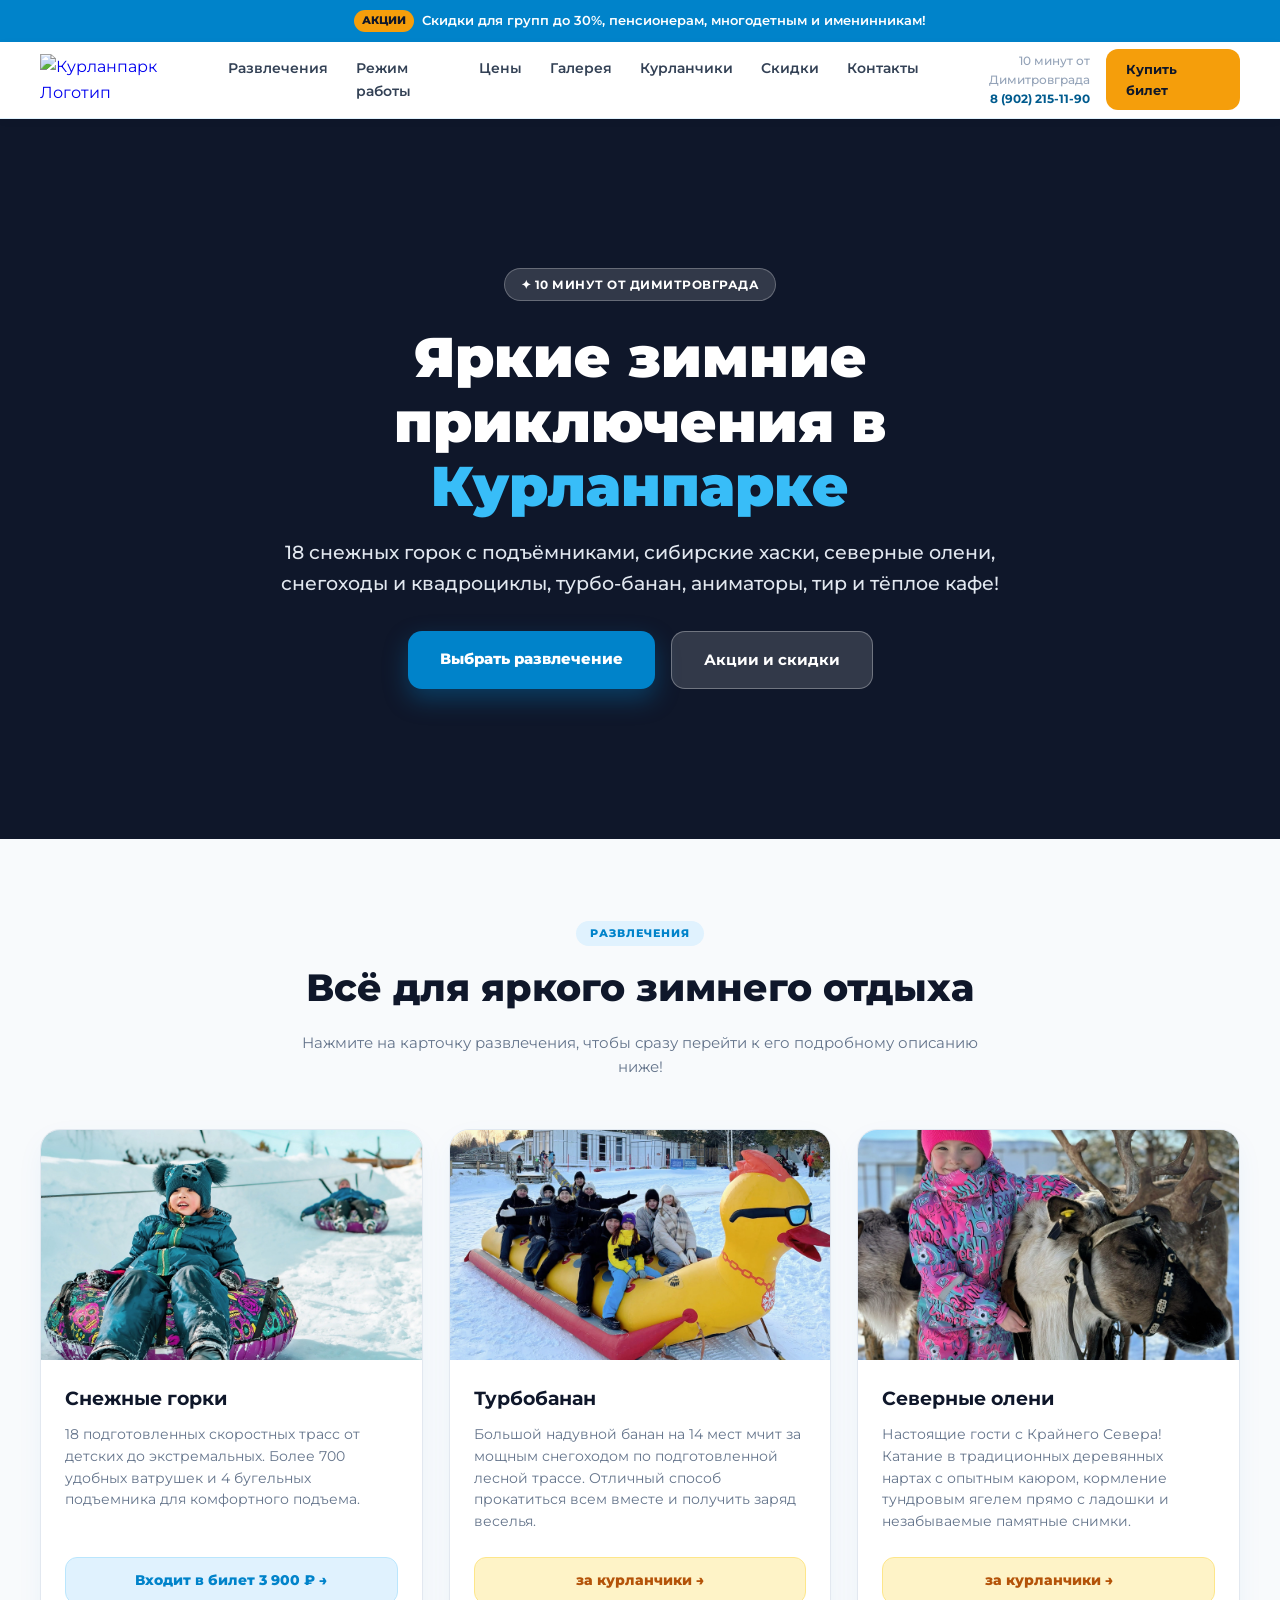
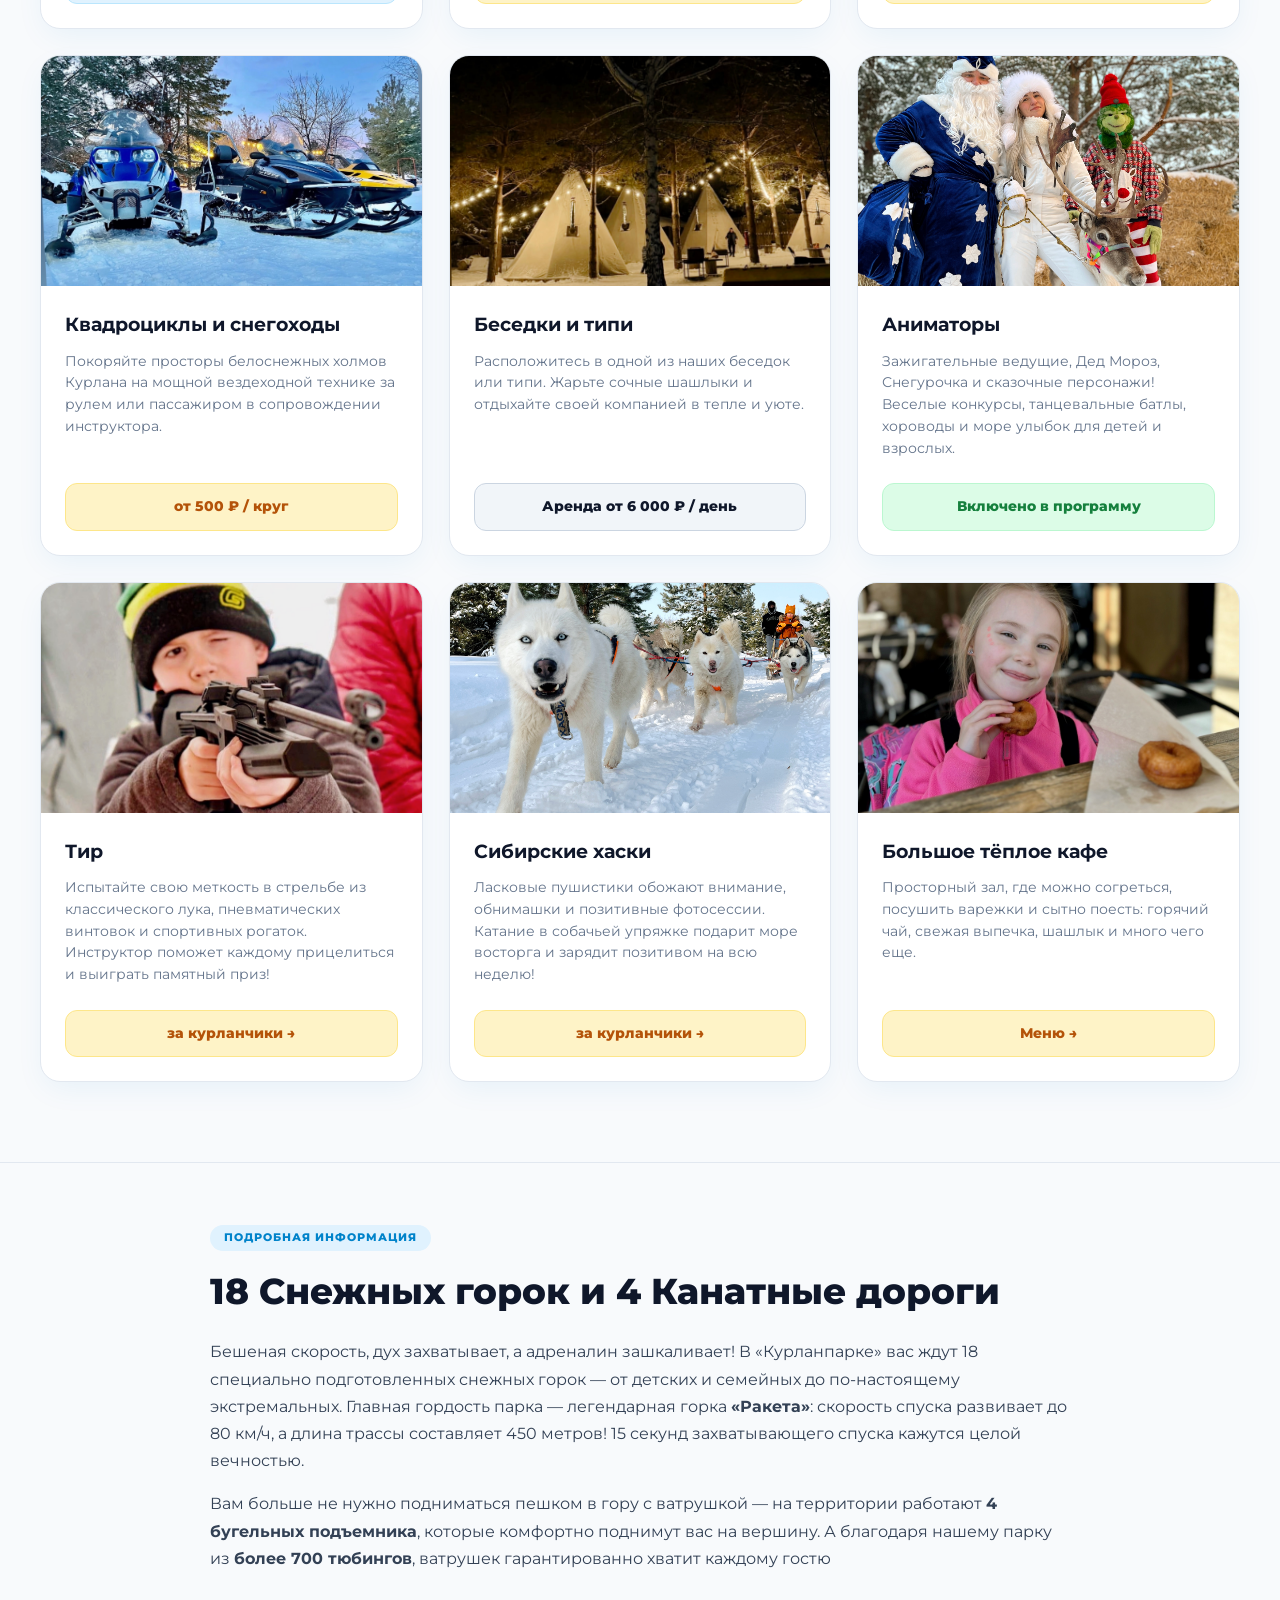
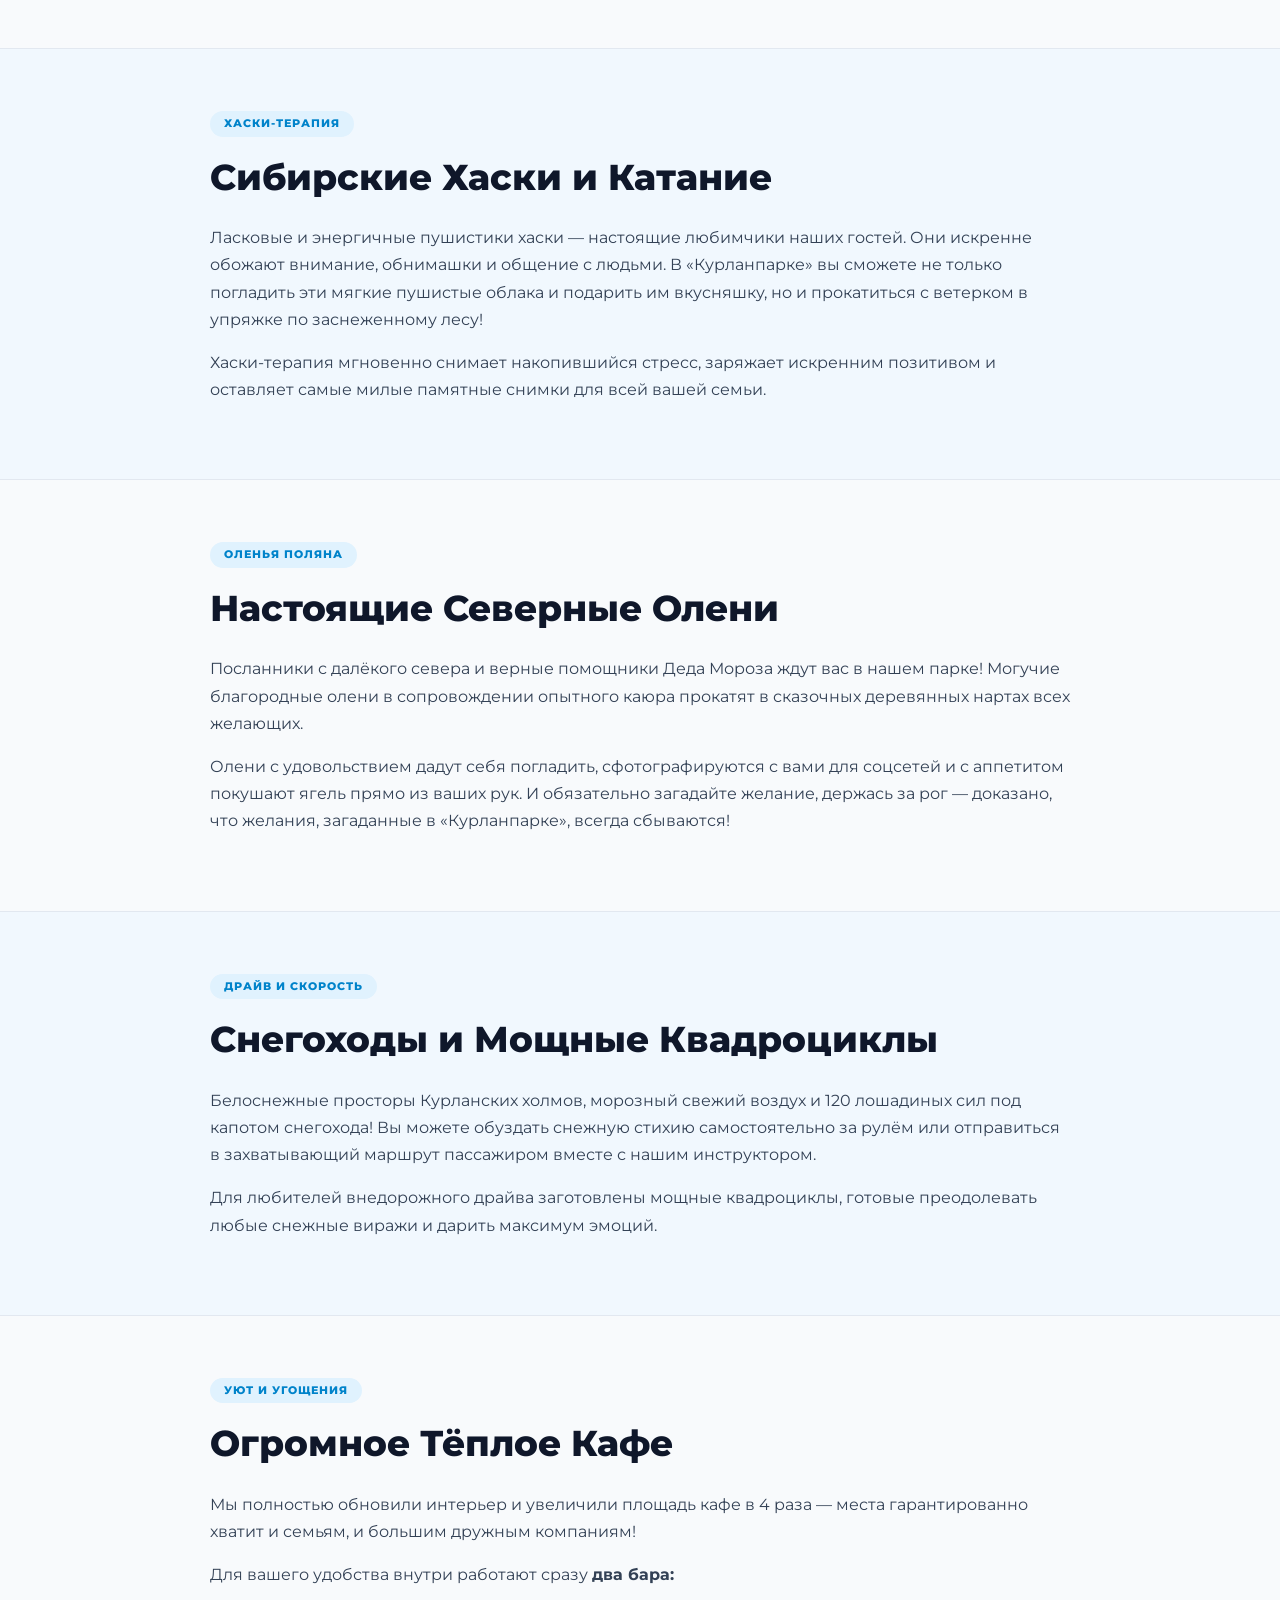
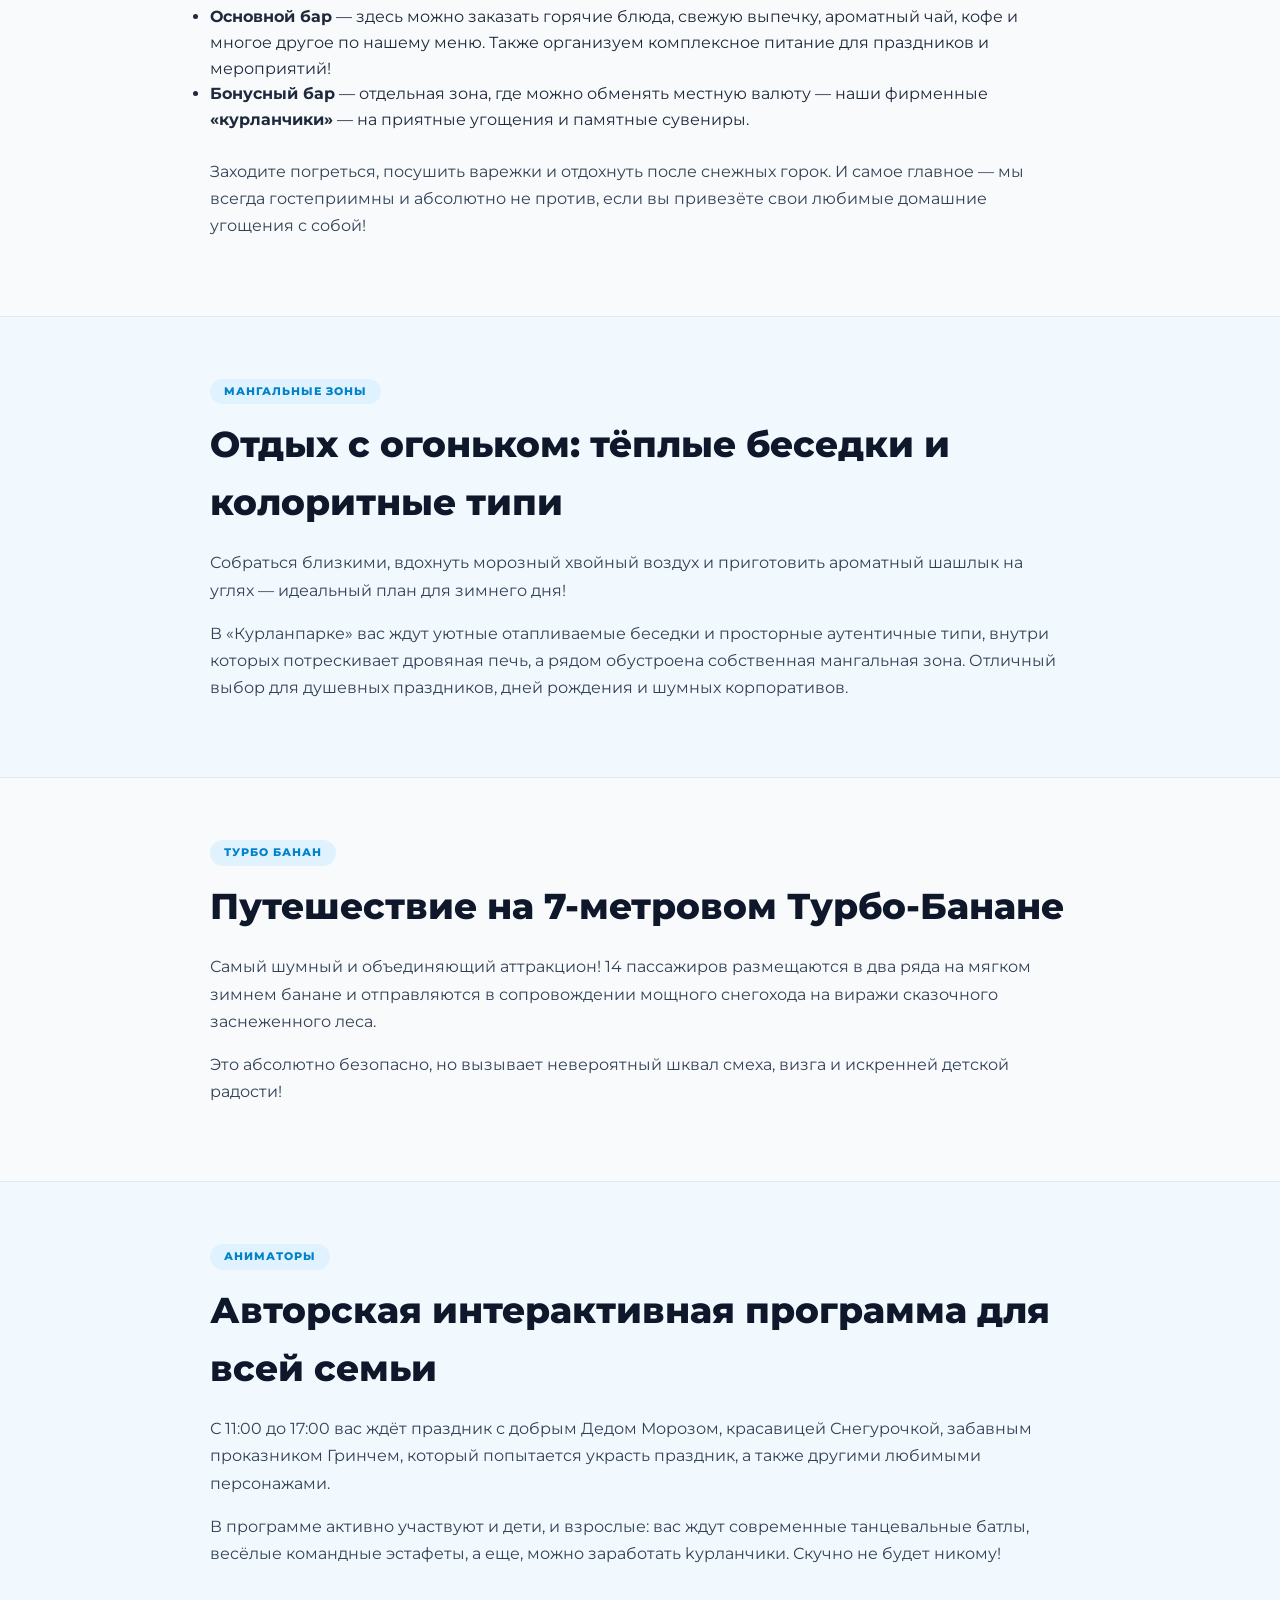
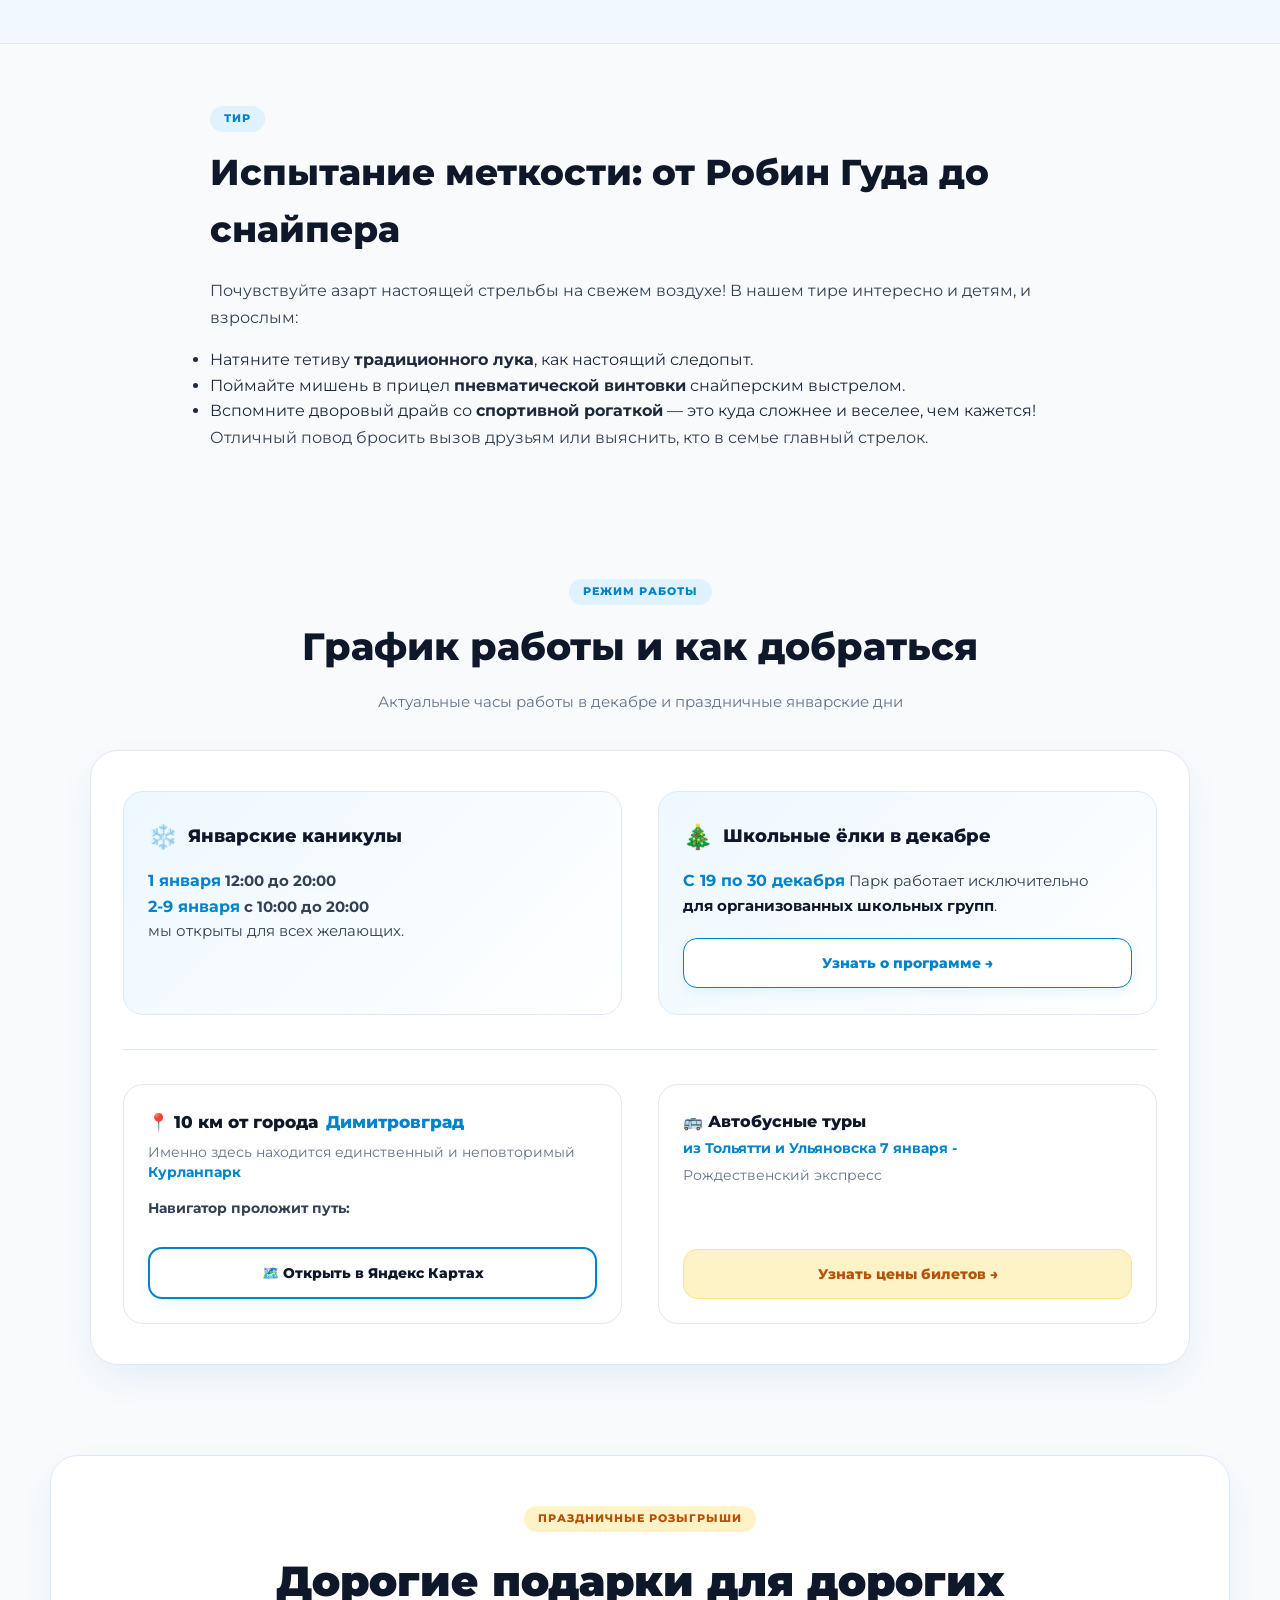
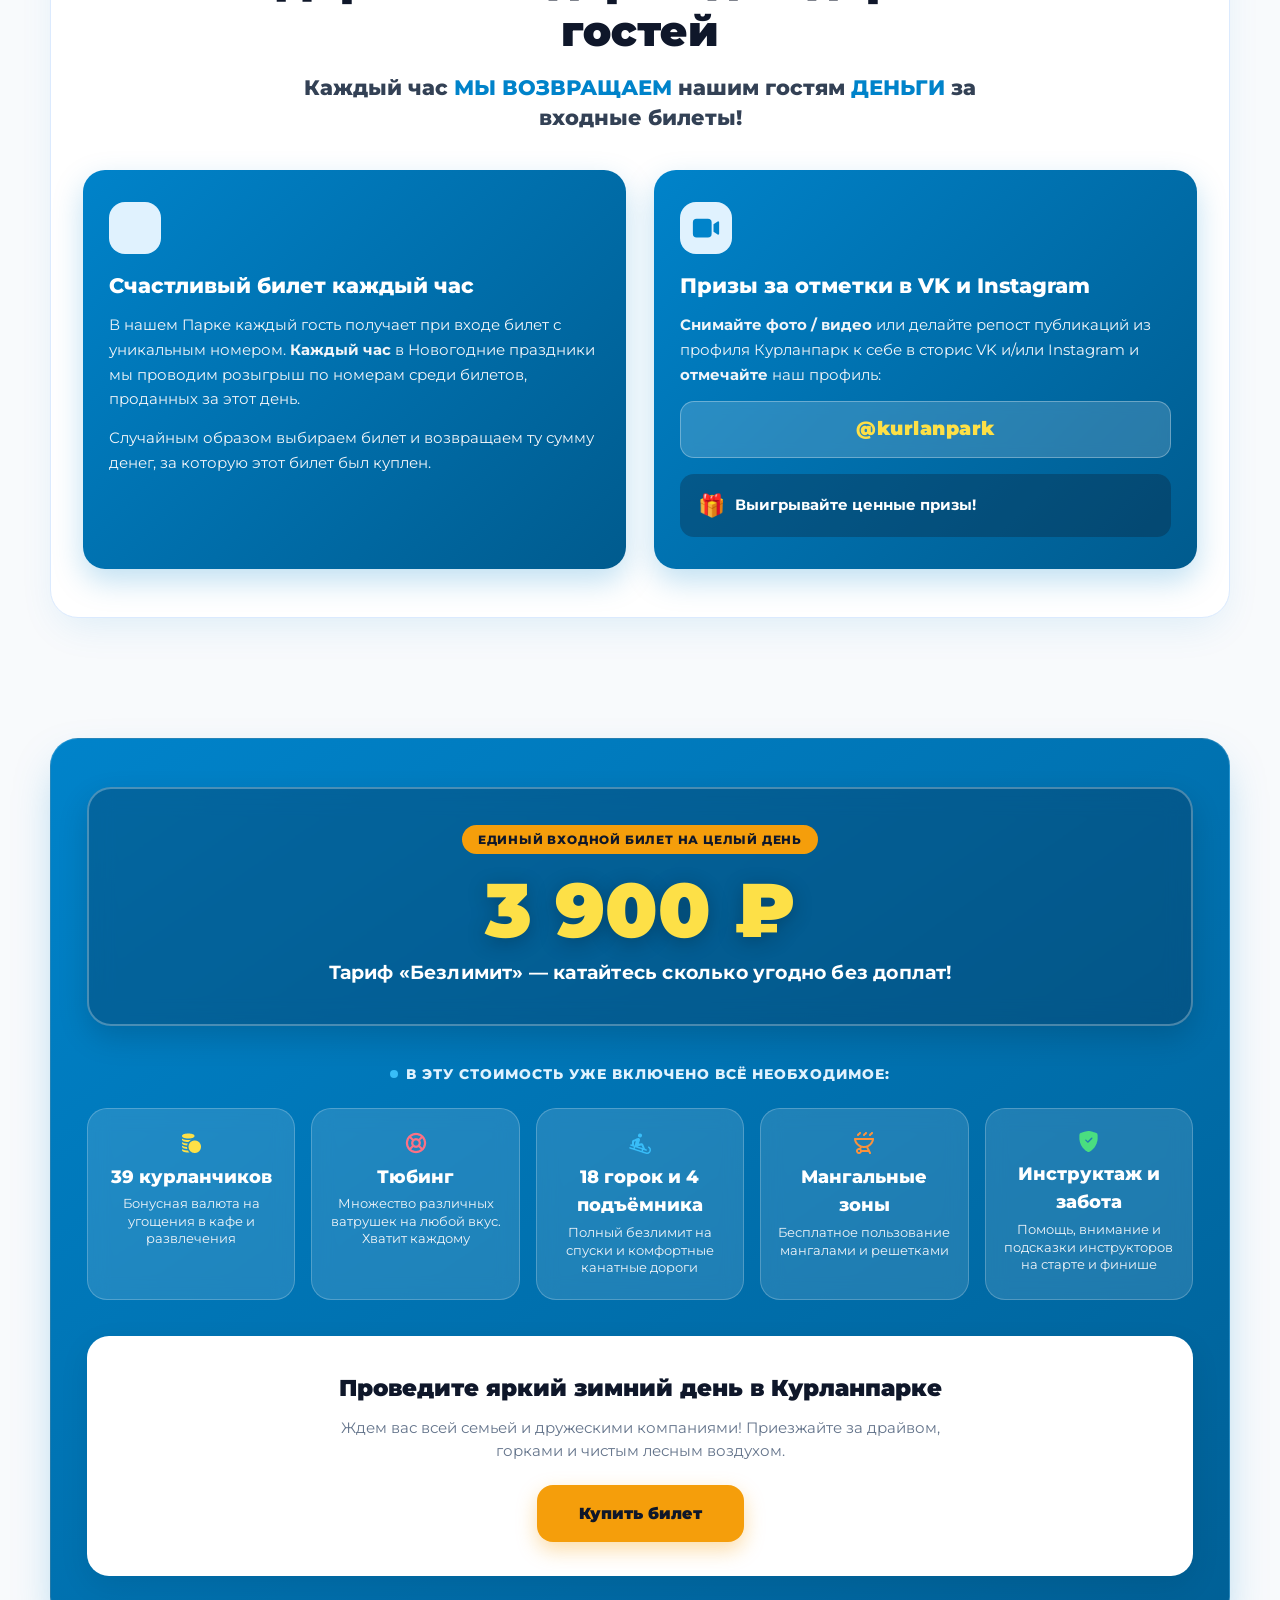
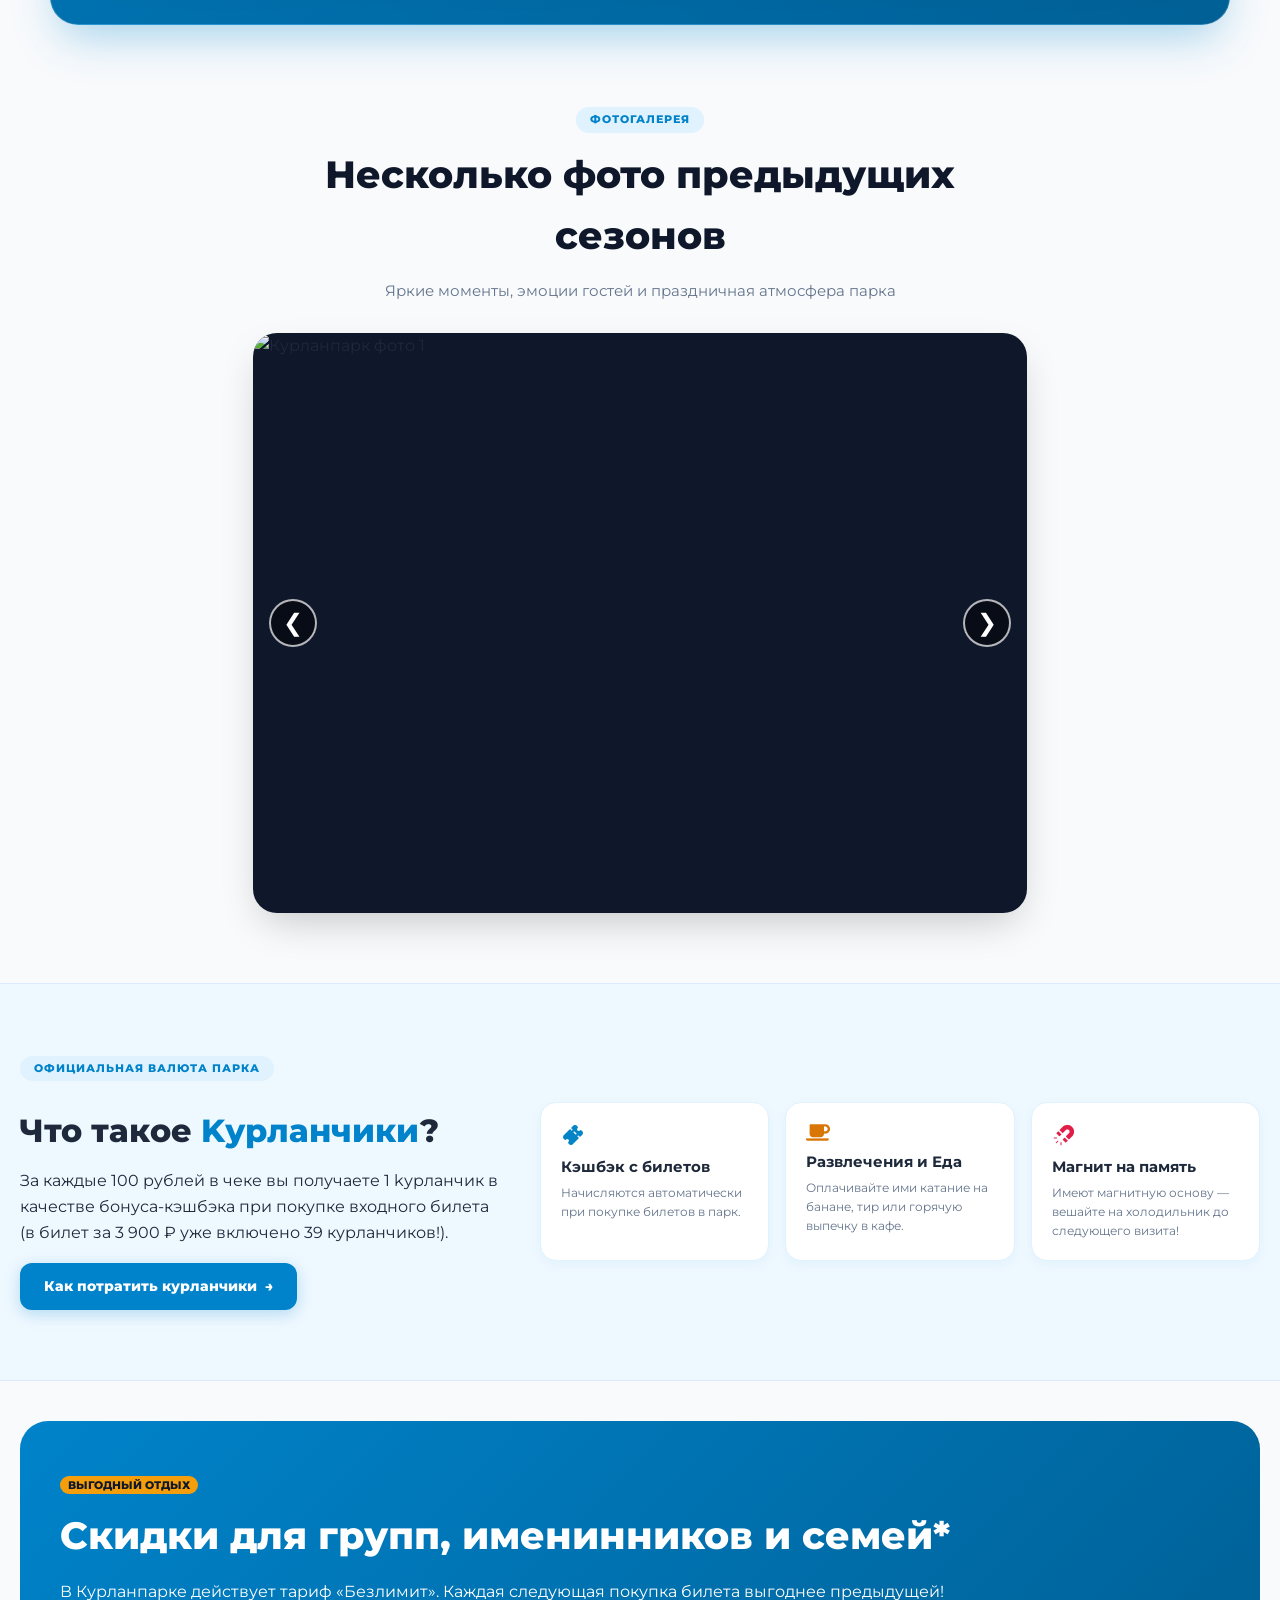
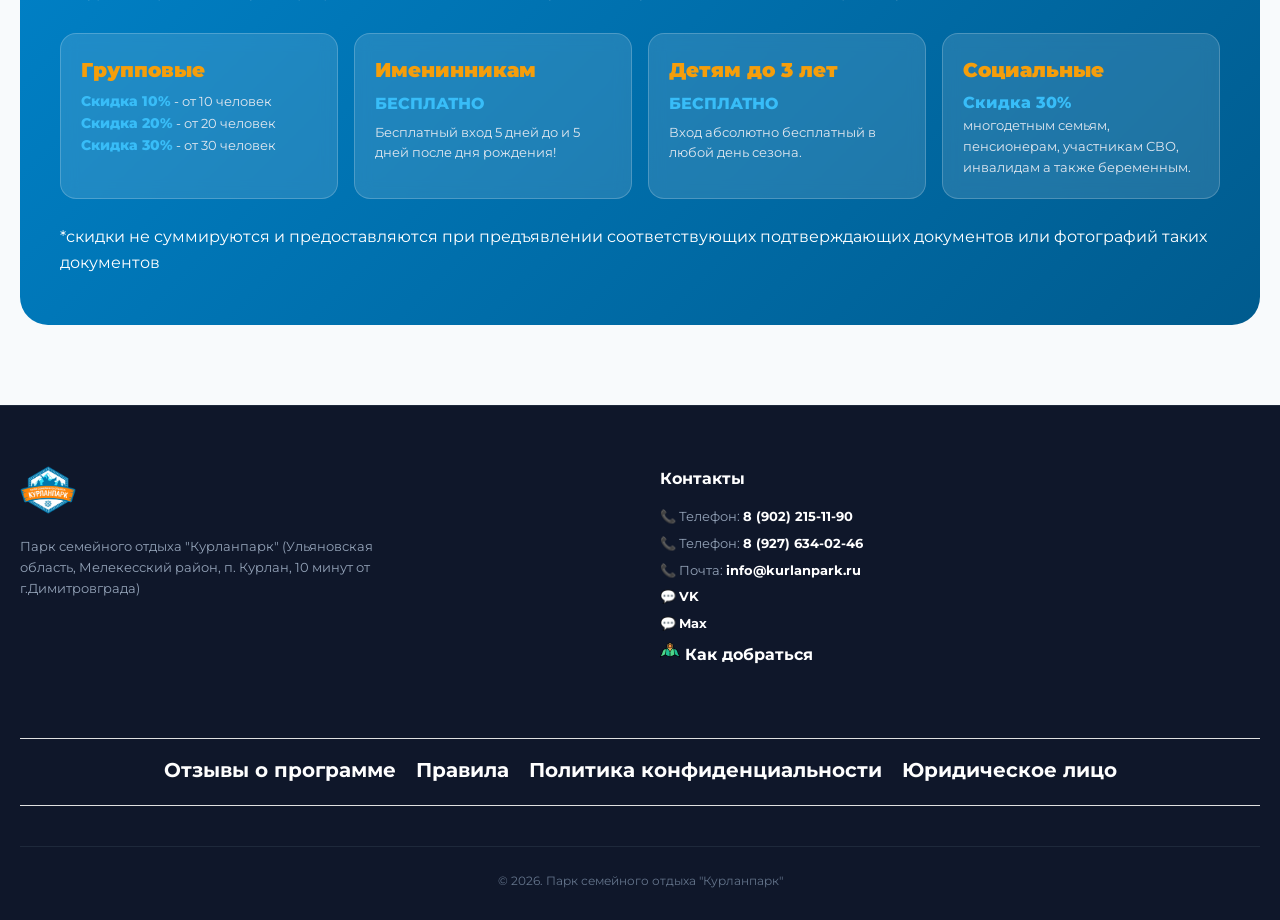
==== commit 62f251c5: "Update index.html" ====
--- a/index.html
+++ b/index.html
@@ -666,7 +666,7 @@
                     <div style="background: rgba(15, 23, 42, 0.3); border-radius: 14px; padding: 14px 18px; display: flex; align-items: center; gap: 10px;">
                         <span style="font-size: 22px;">🎁</span>
                         <div style="font-size: 14.5px; font-weight: 700; color: #ffffff;">
-                            Выигрывайте ценные подарки и денежные призы!
+                            Выигрывайте ценные призы!
                         </div>
                     </div>
                 </div>
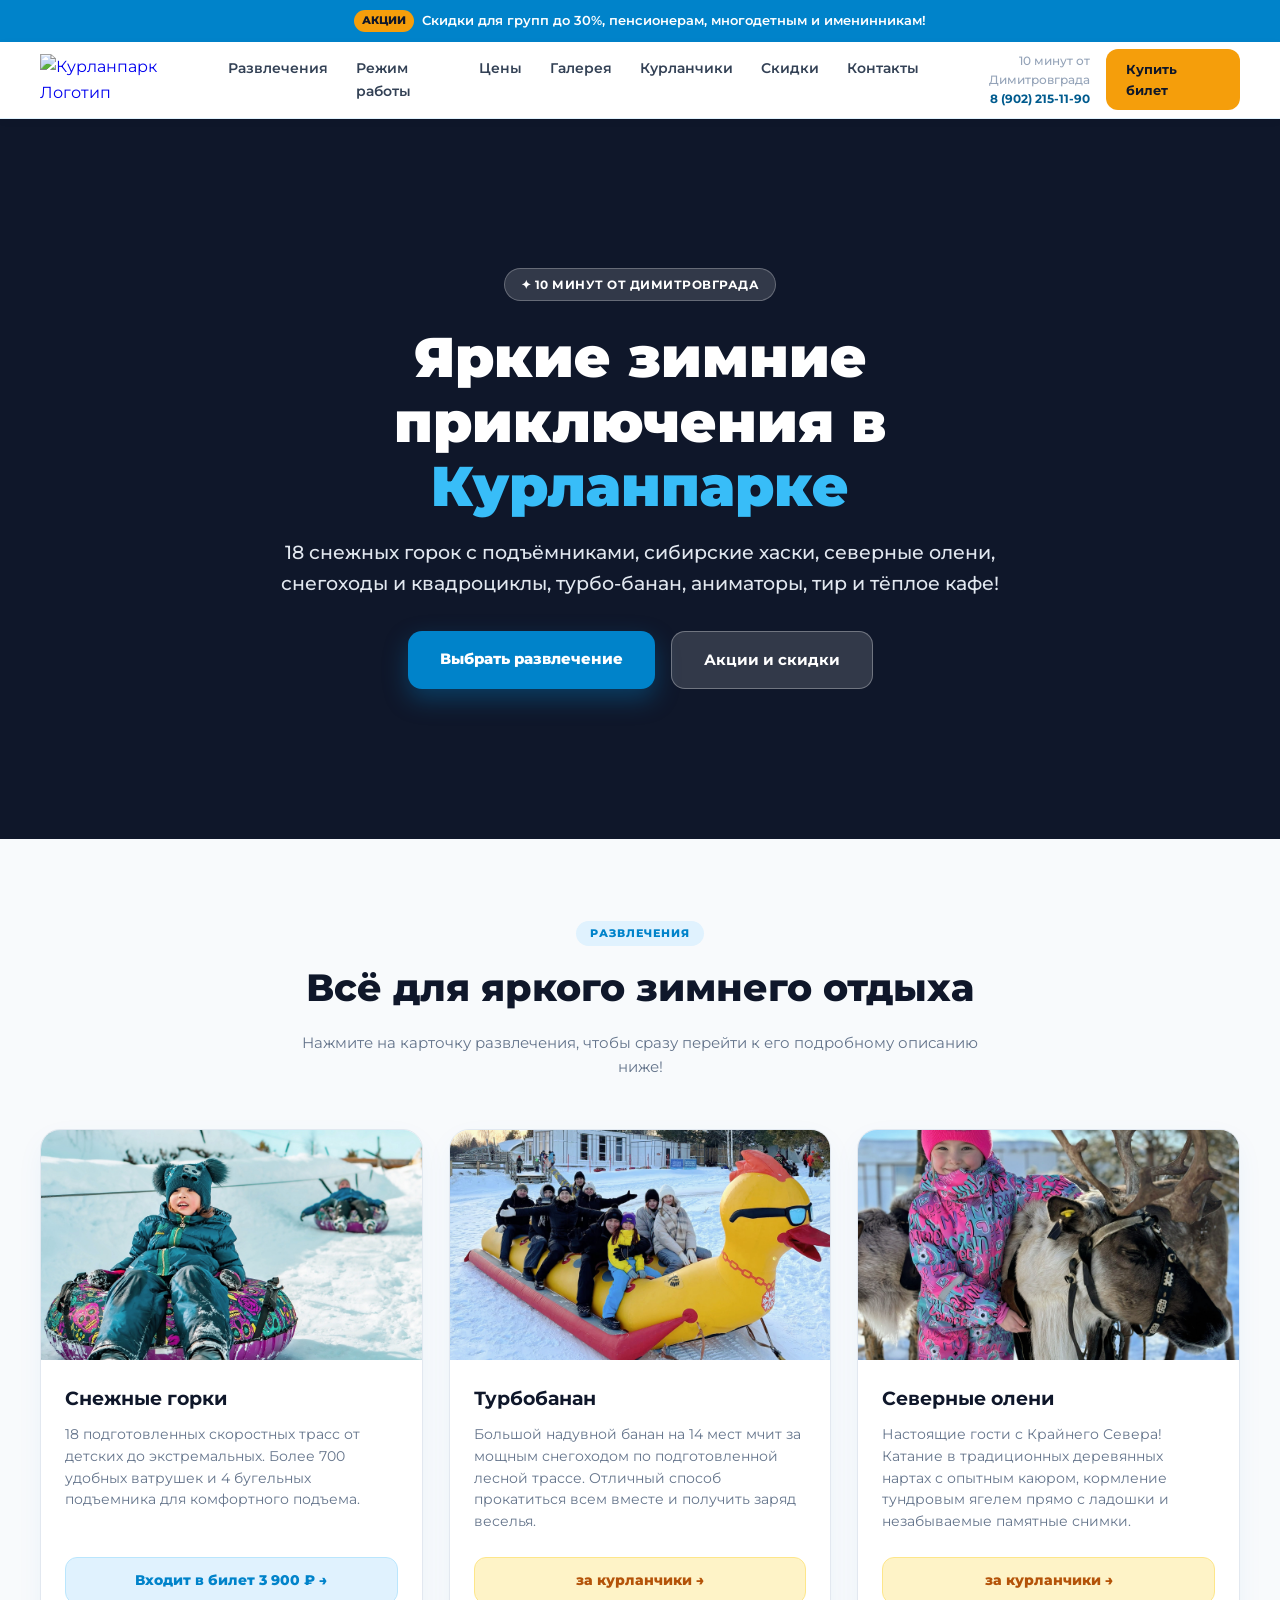
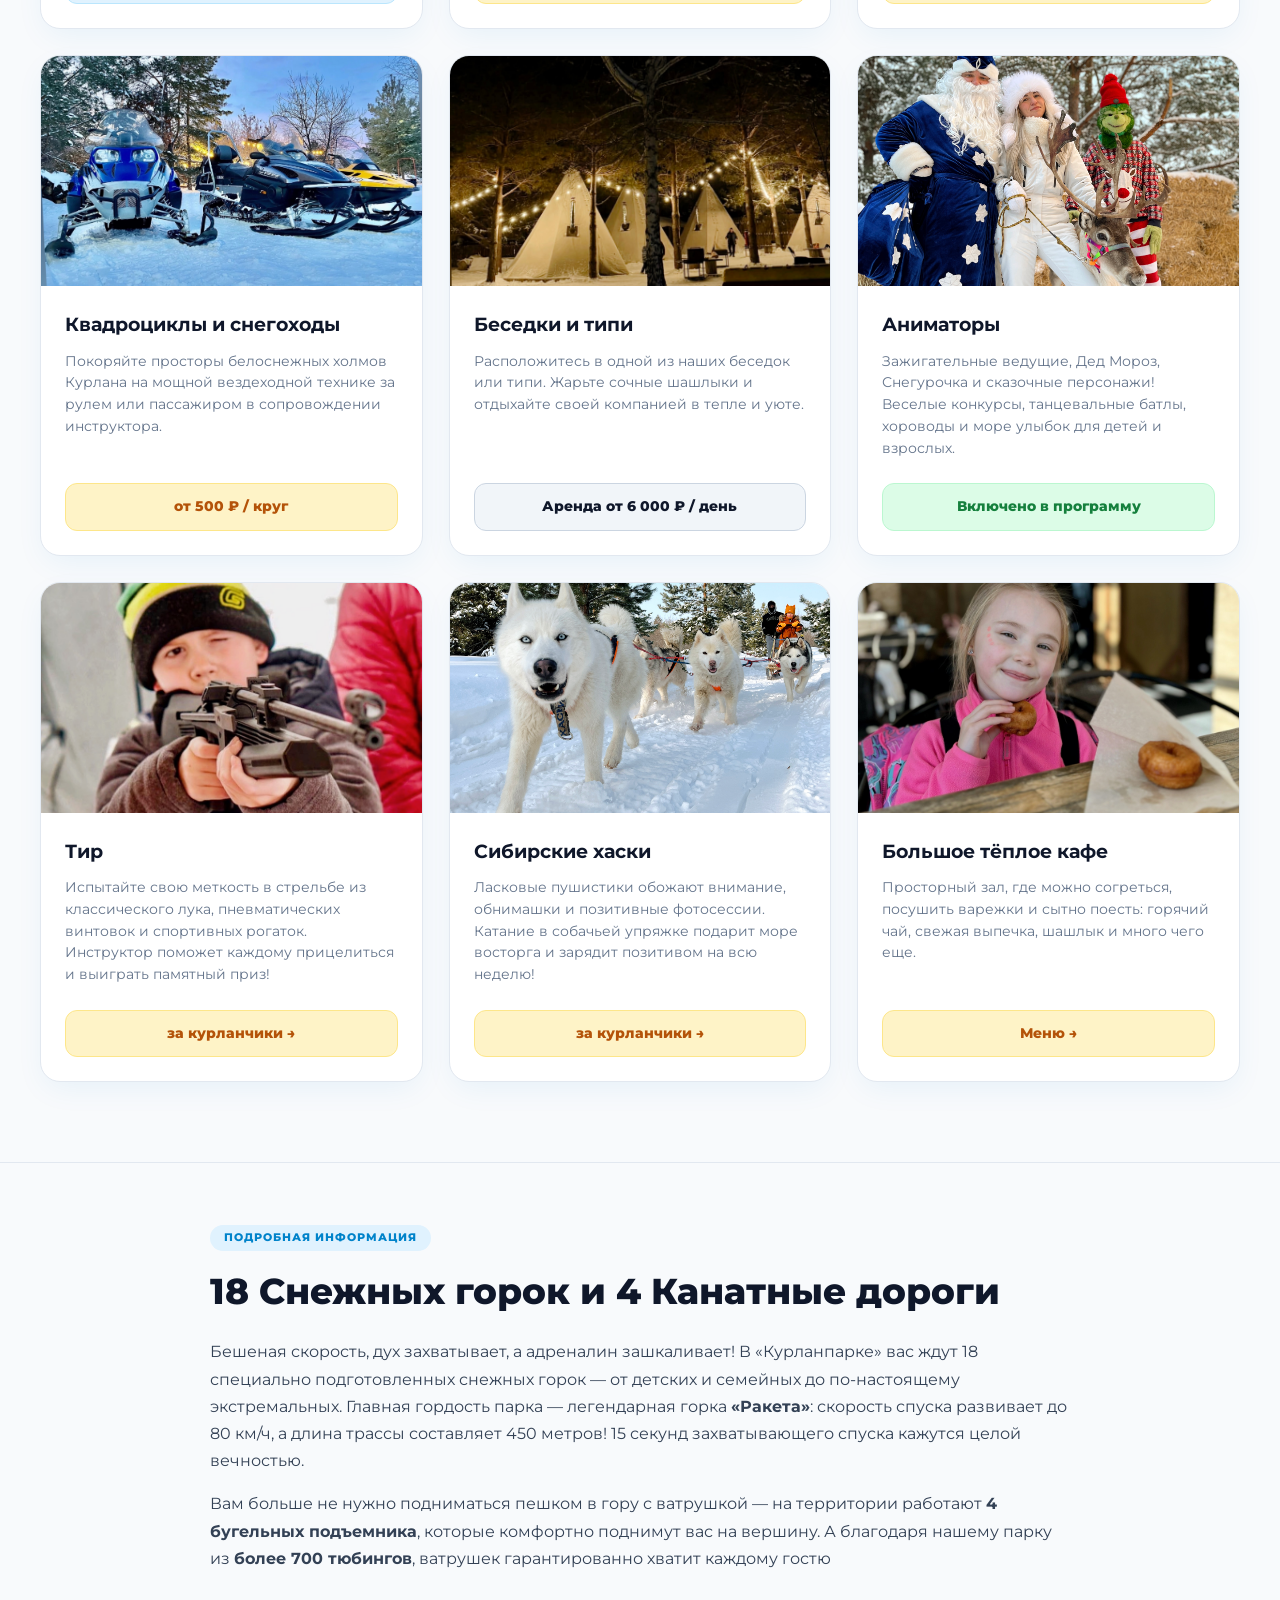
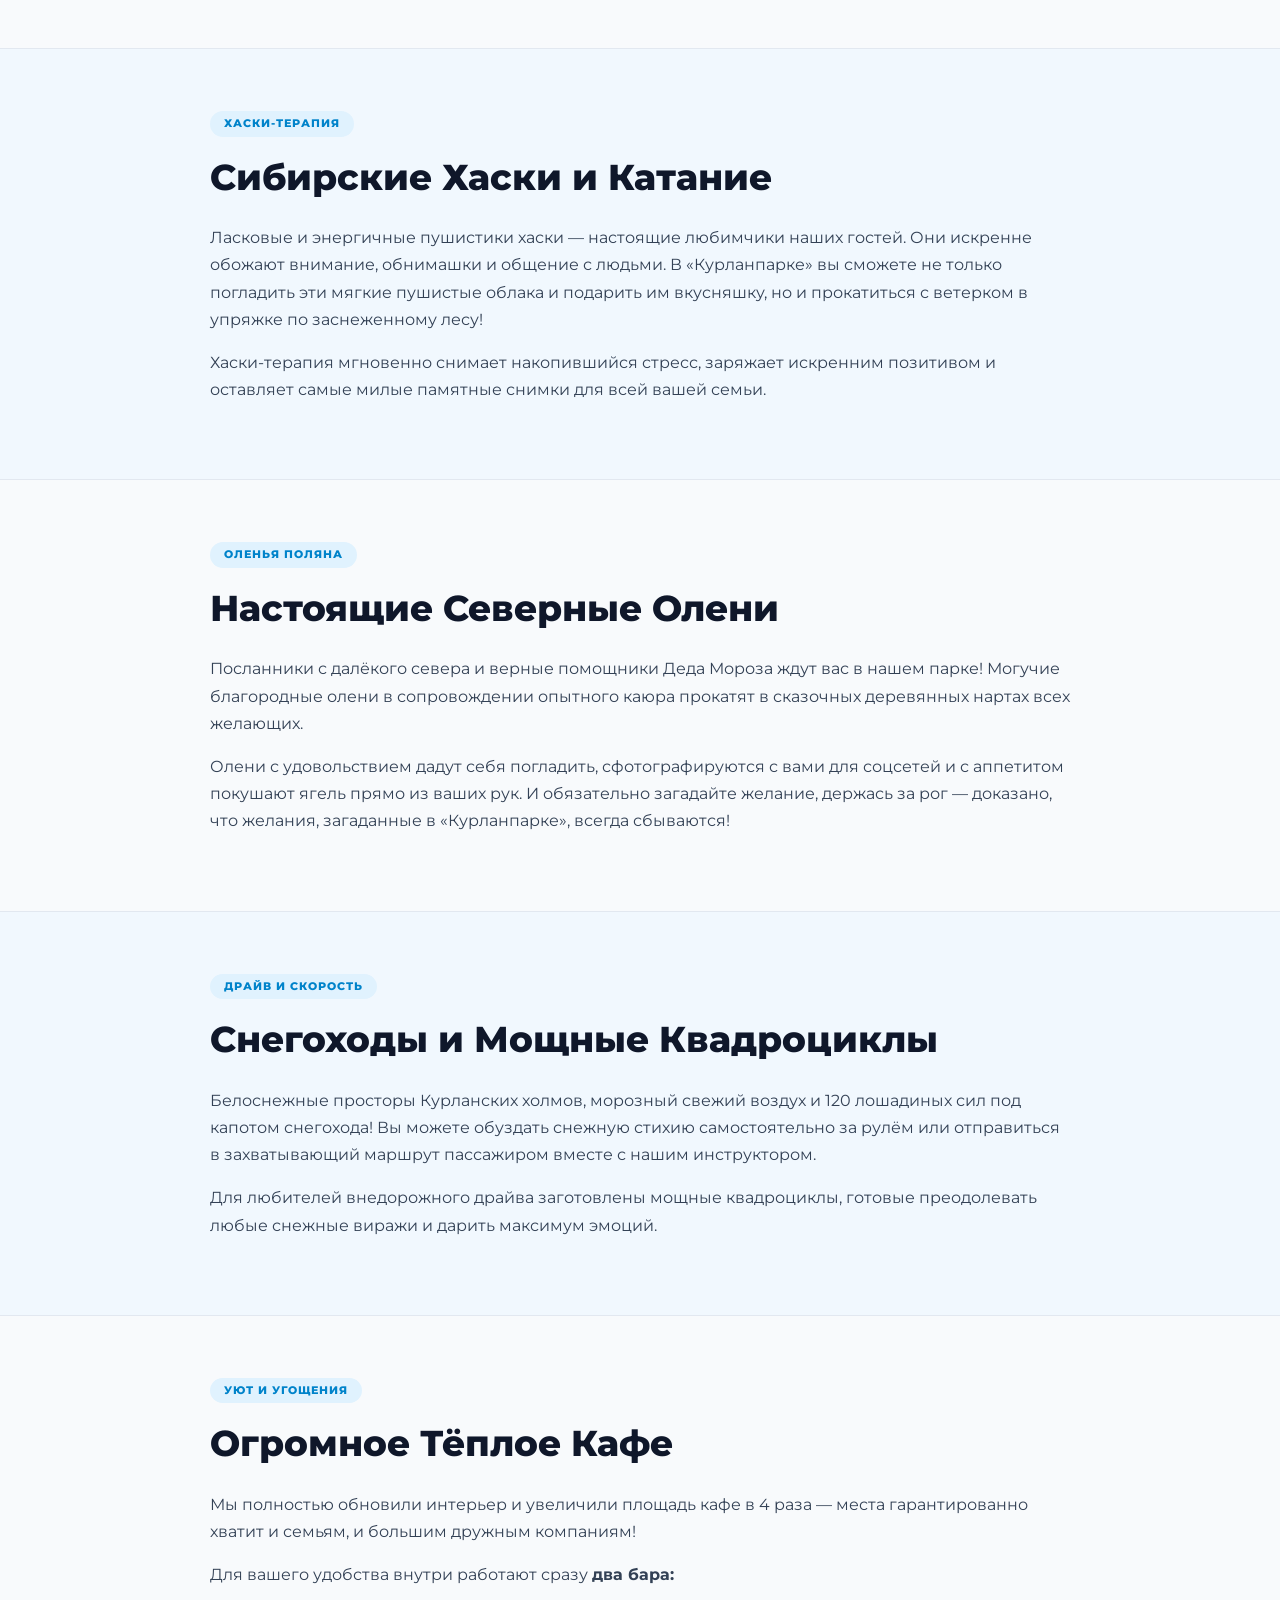
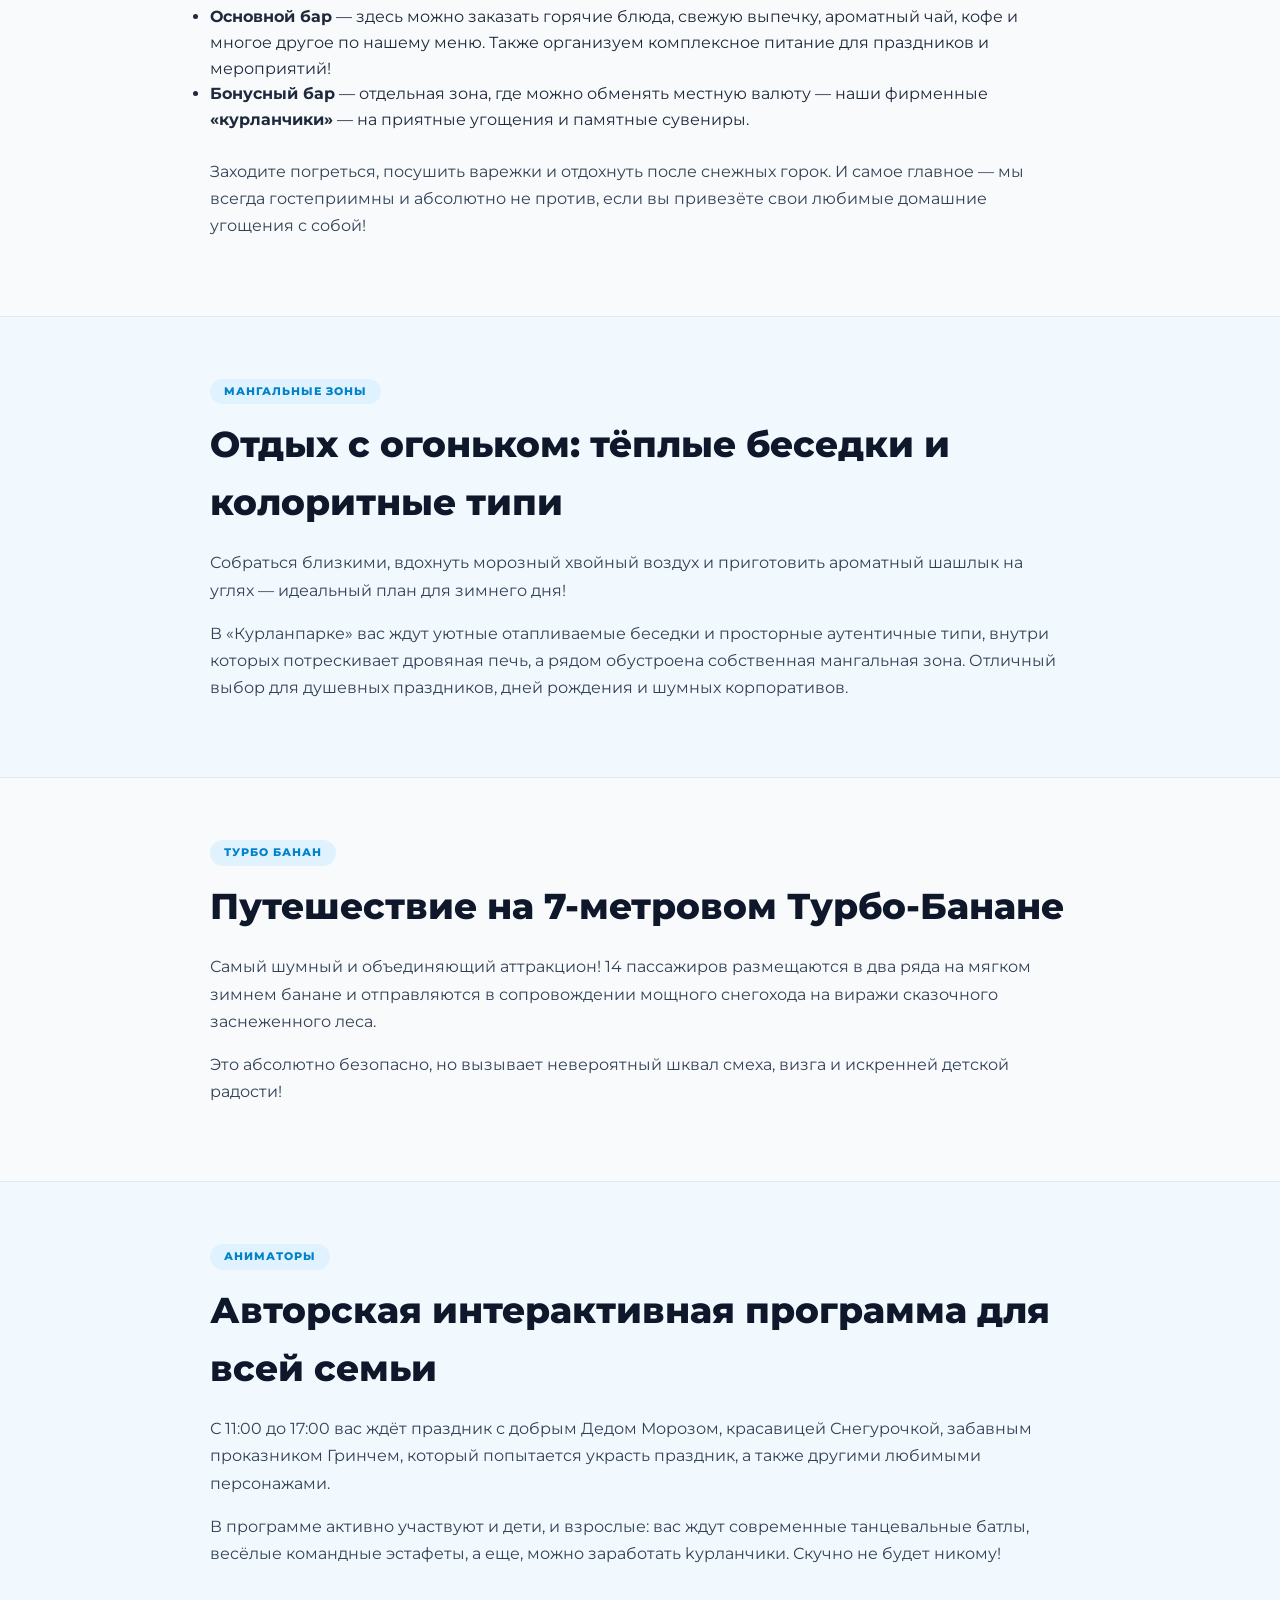
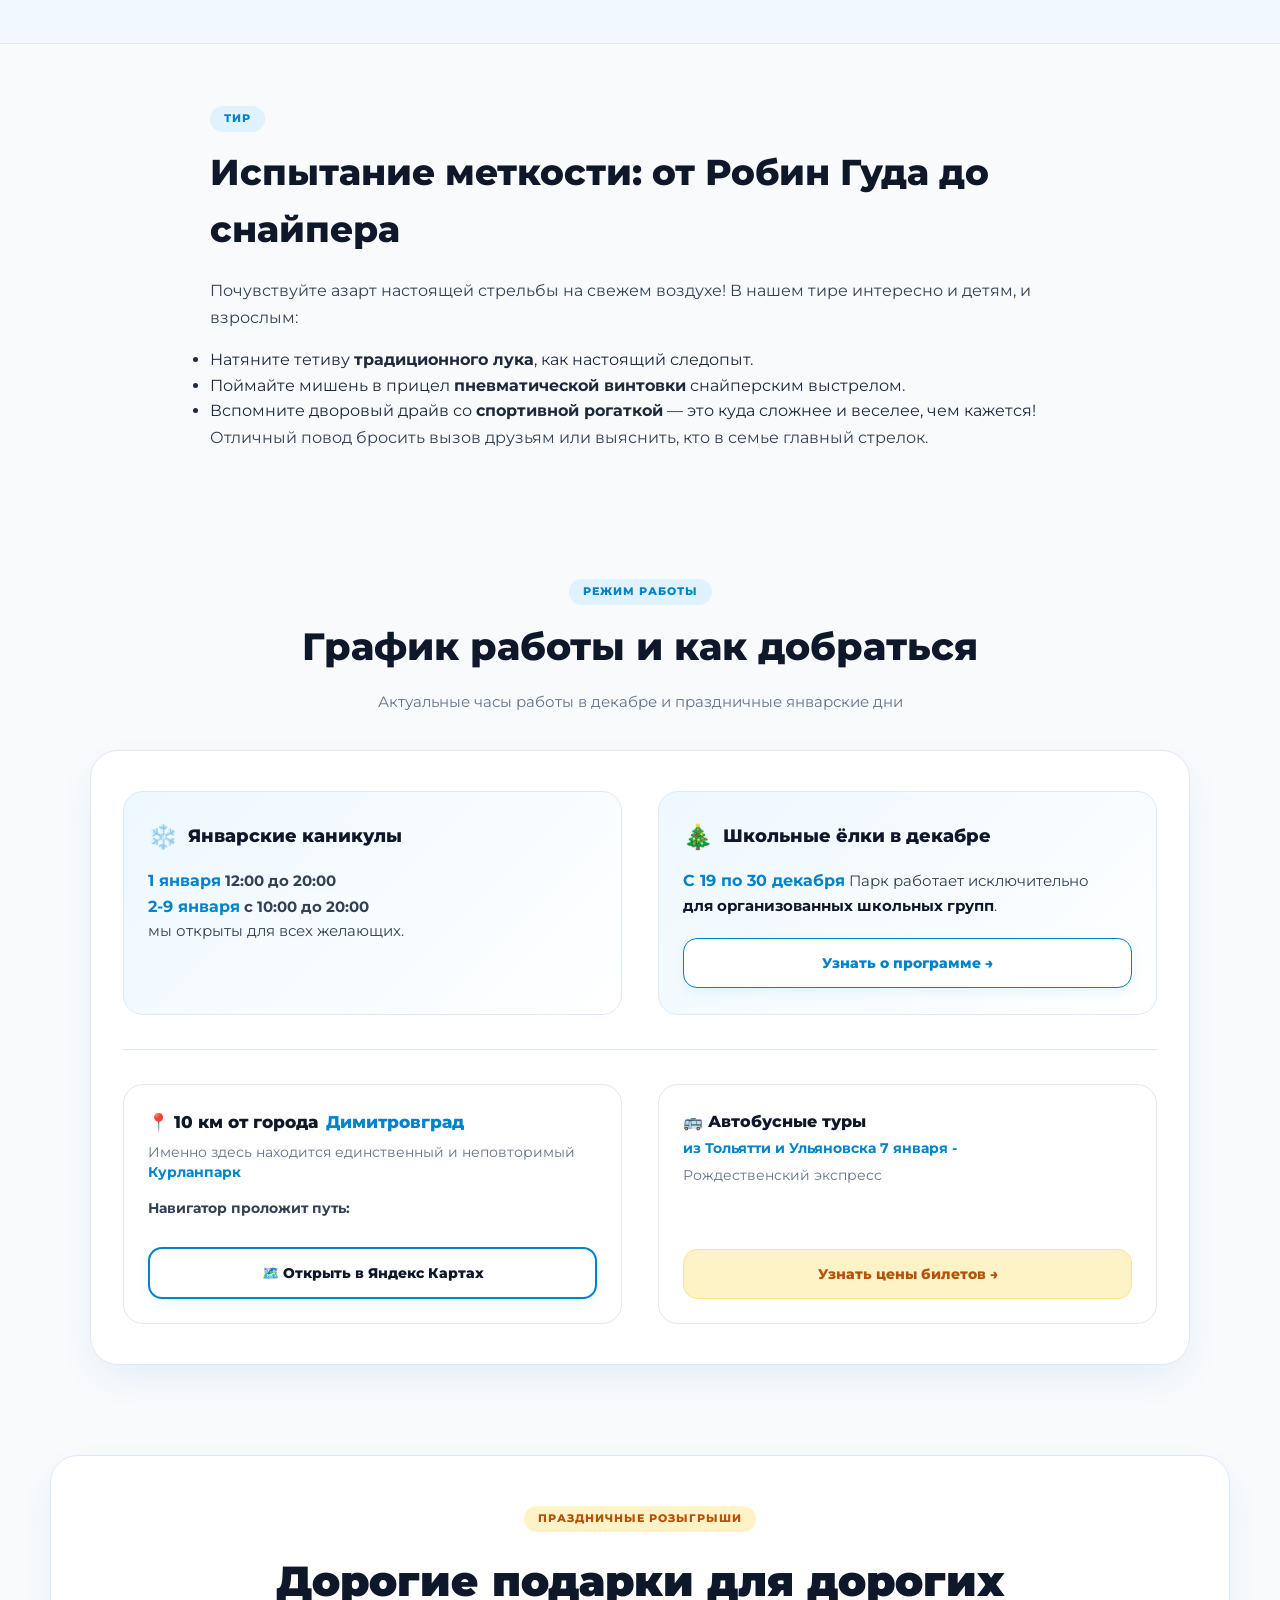
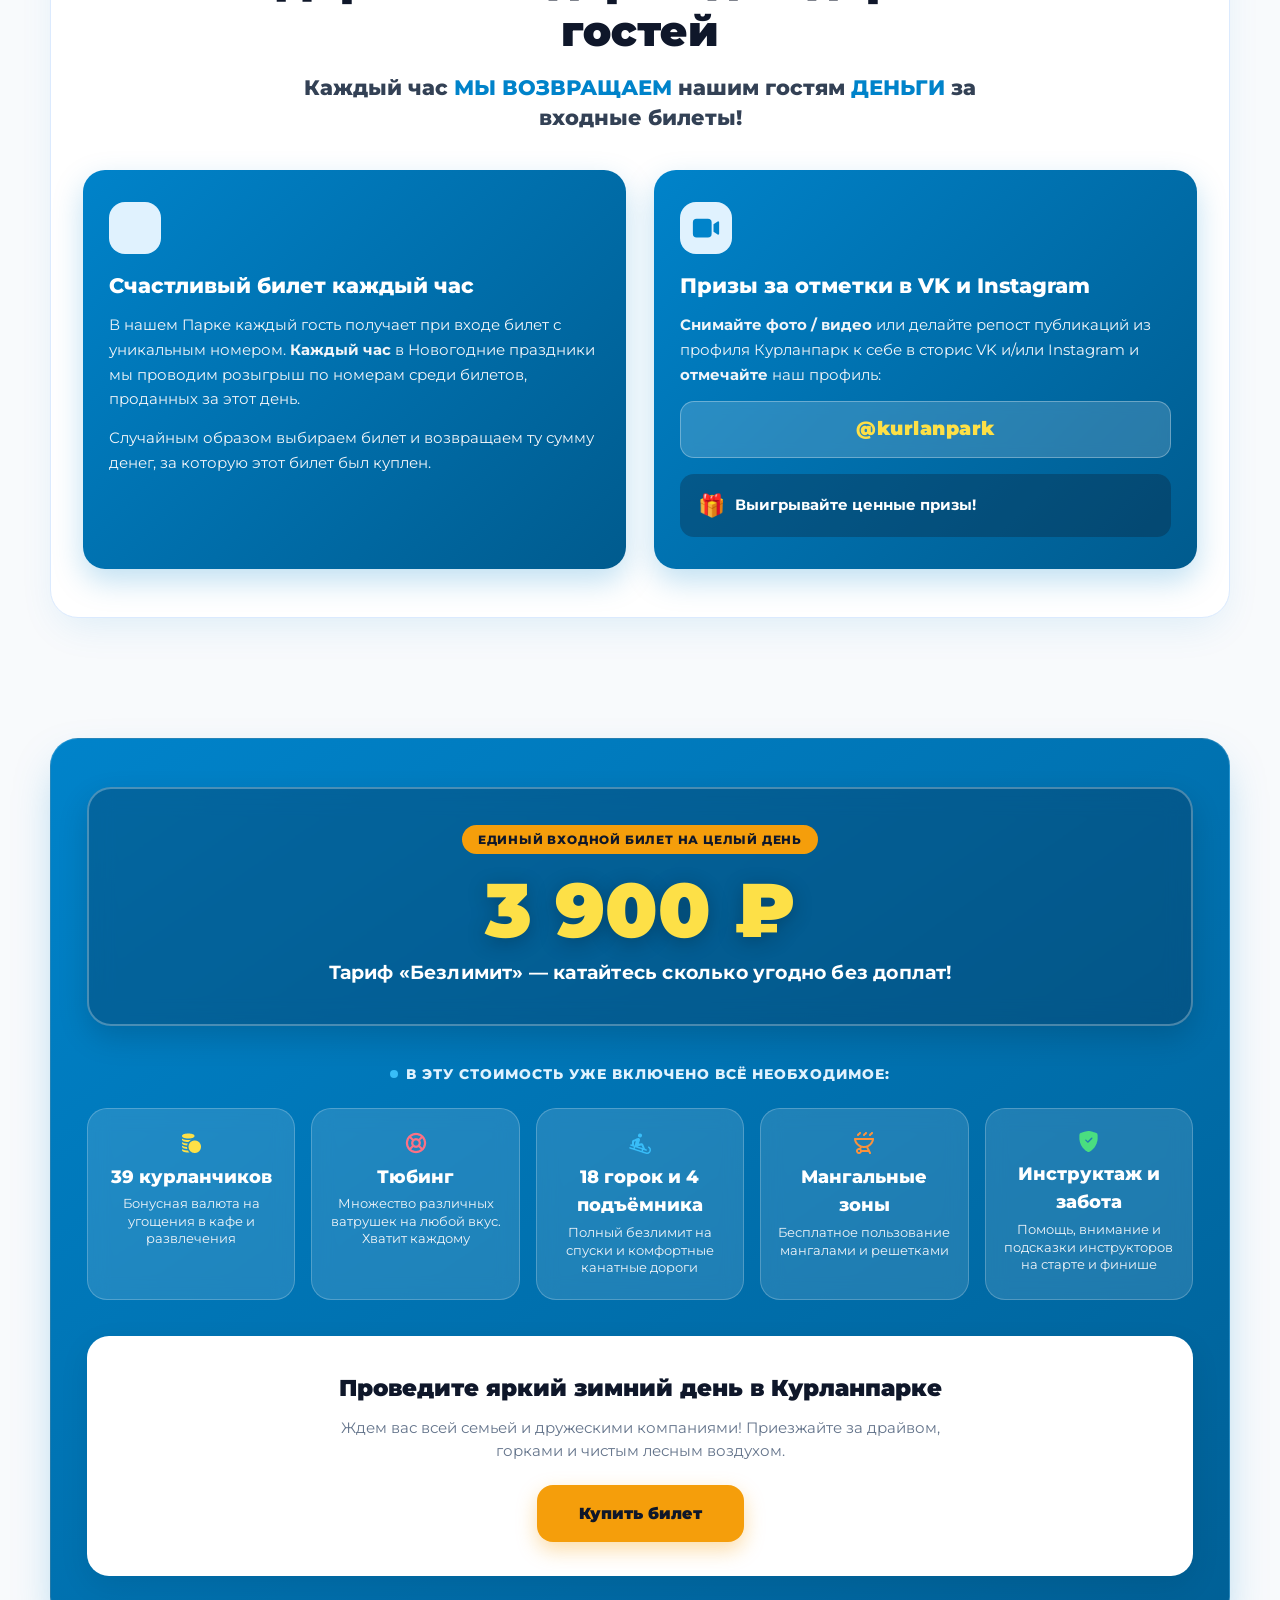
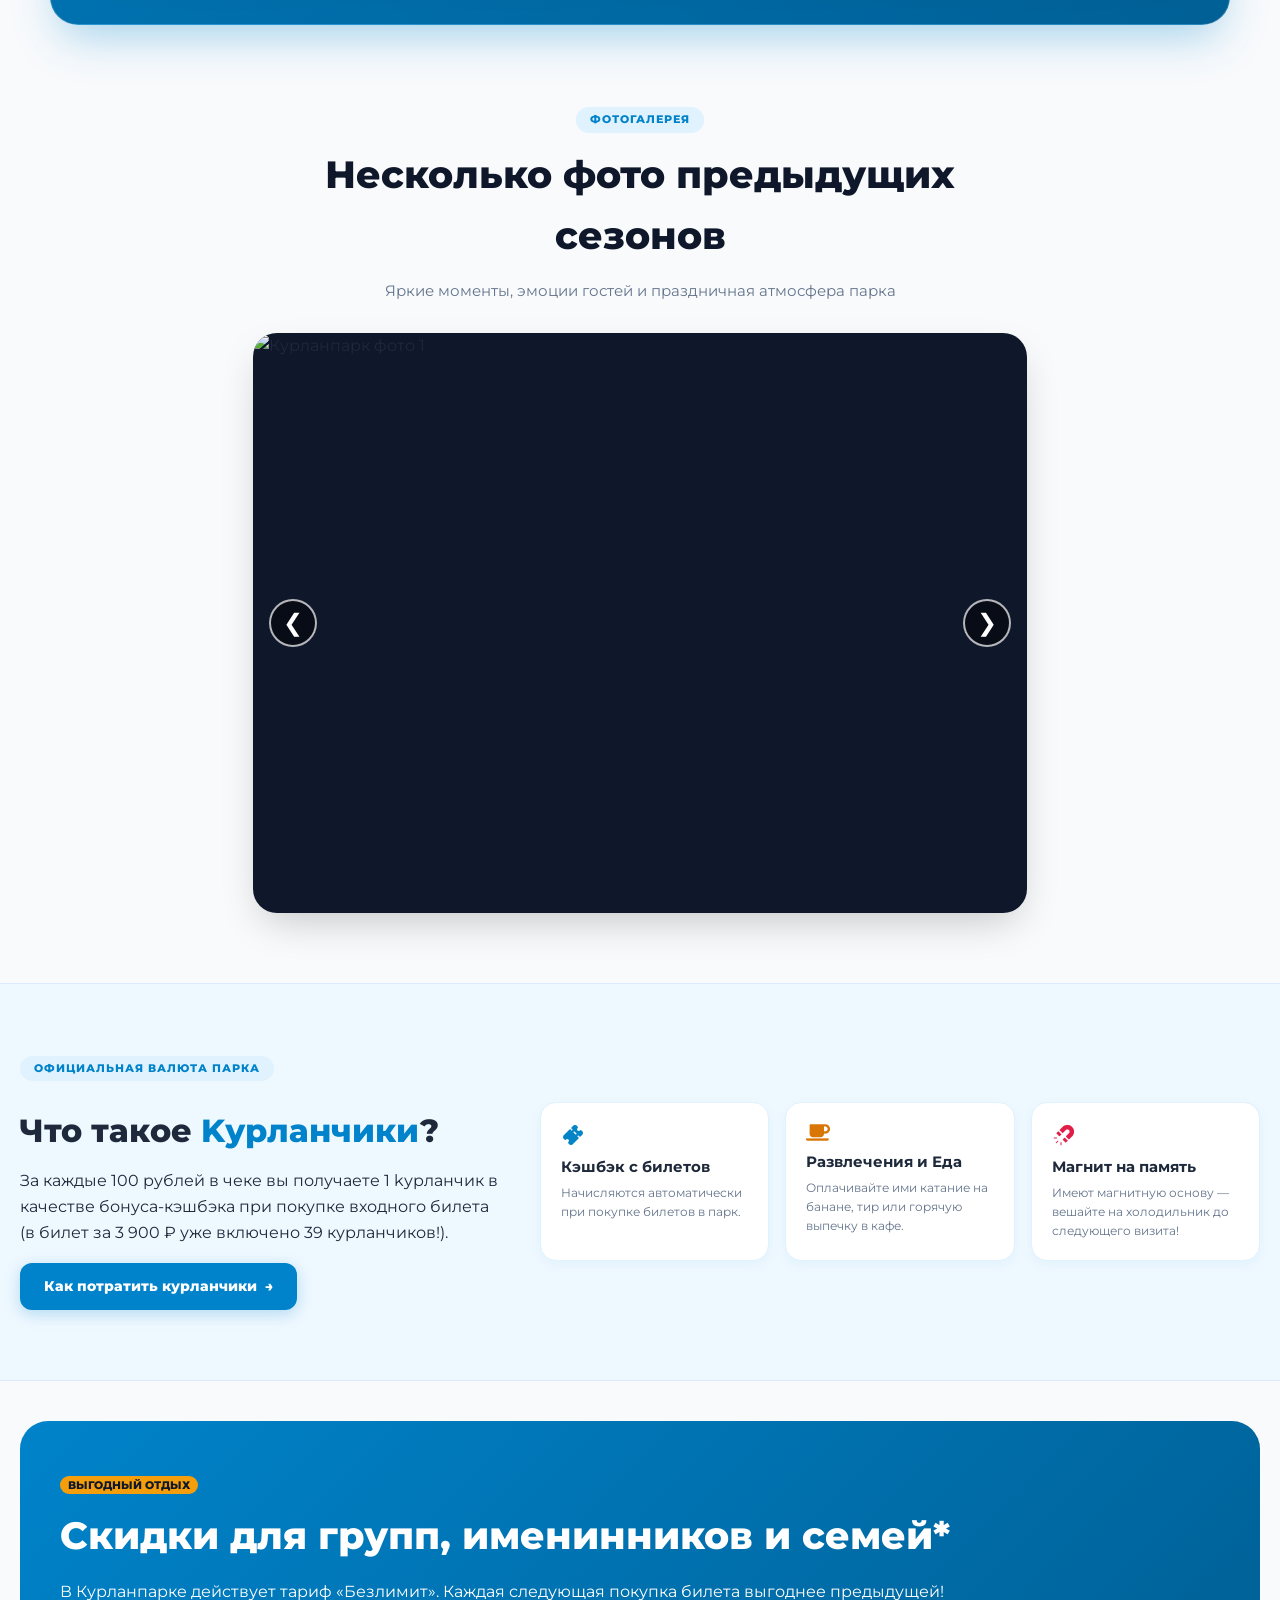
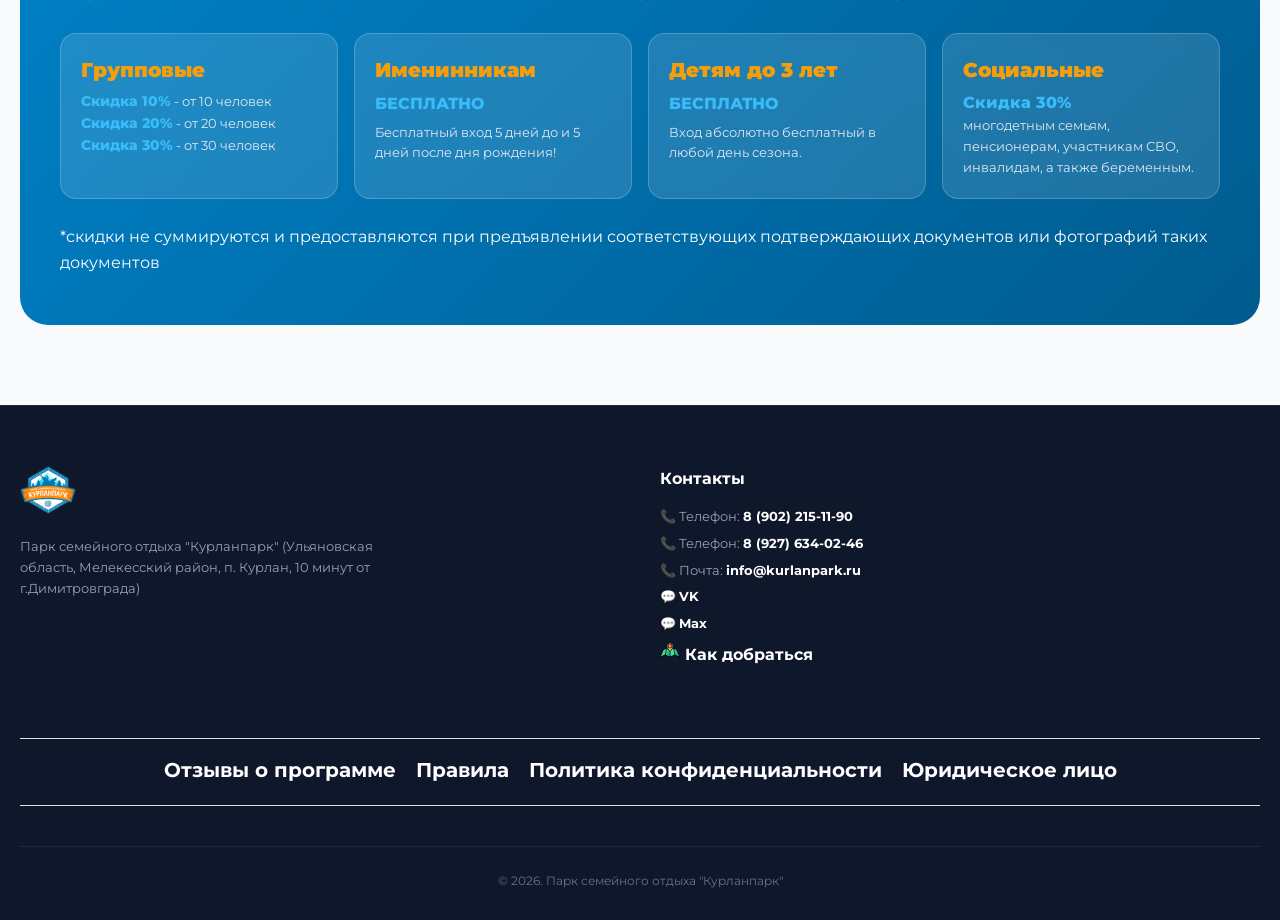
==== commit 0f58b6c8: "Update index.html" ====
--- a/index.html
+++ b/index.html
@@ -915,7 +915,7 @@
                 </div>
                 <div class="disc-item">
                     <h3>Социальные</h3>
-                    <p><span style="font-size: 16px; font-weight: 800; color: #38bdf8; margin-bottom: 4px;">Скидка 30%</span><br> многодетным семьям, пенсионерам, участникам СВО, инвалидам а также беременным.</p>
+                    <p><span style="font-size: 16px; font-weight: 800; color: #38bdf8; margin-bottom: 4px;">Скидка 30%</span><br> многодетным семьям, пенсионерам, участникам СВО, инвалидам, а также беременным.</p>
                 </div>
             </div>
             <br>
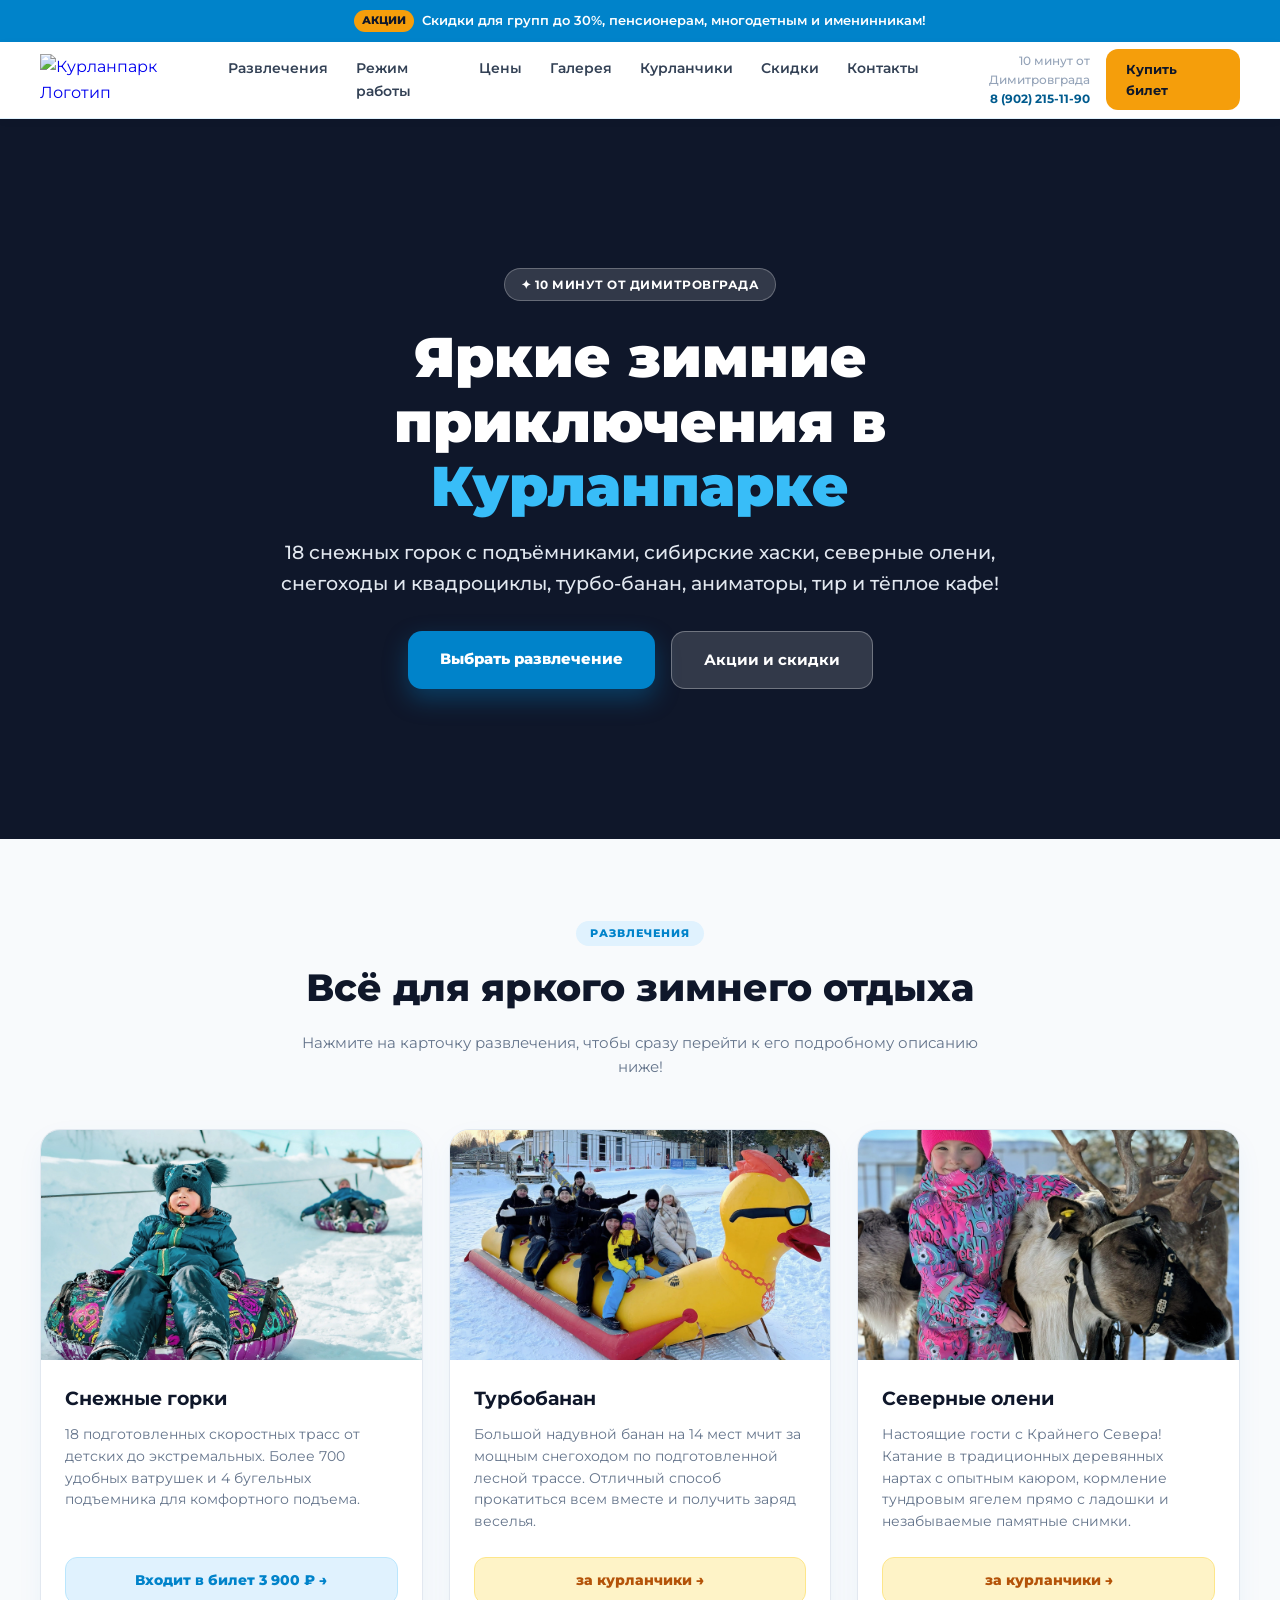
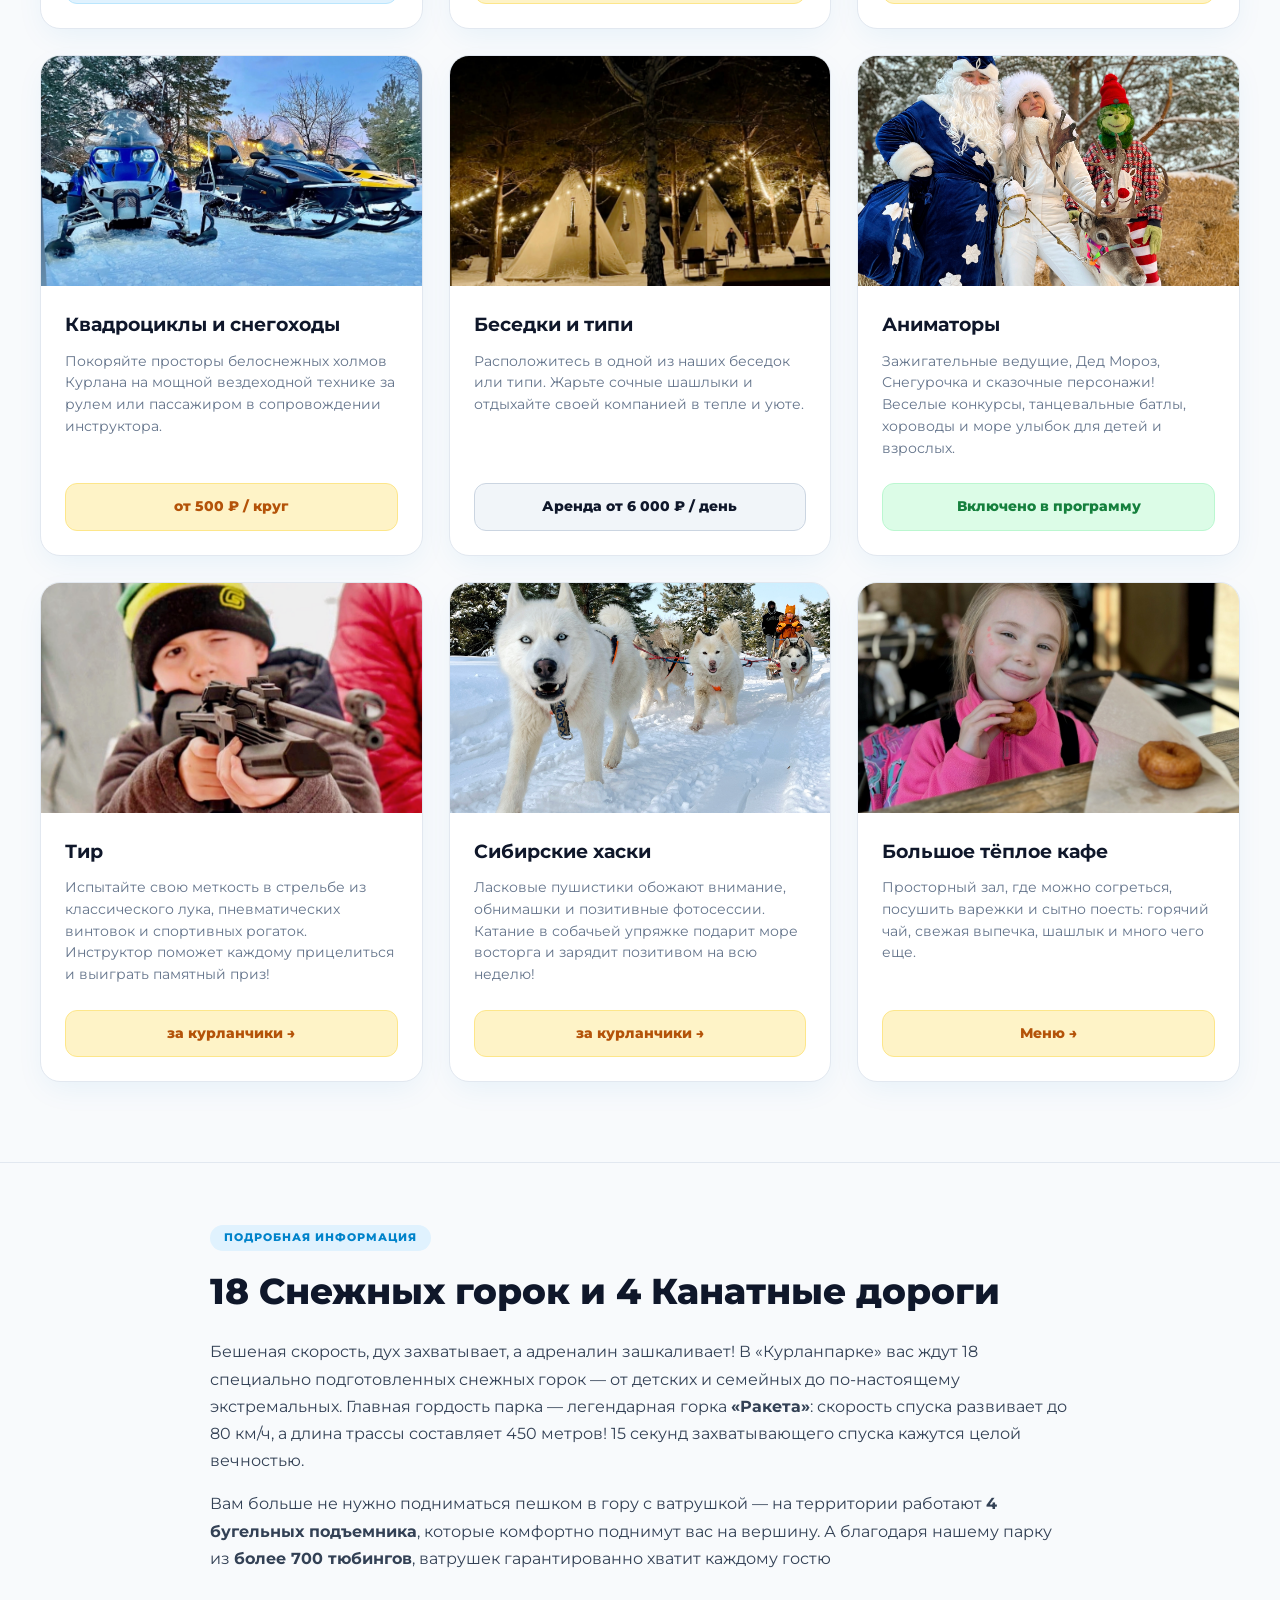
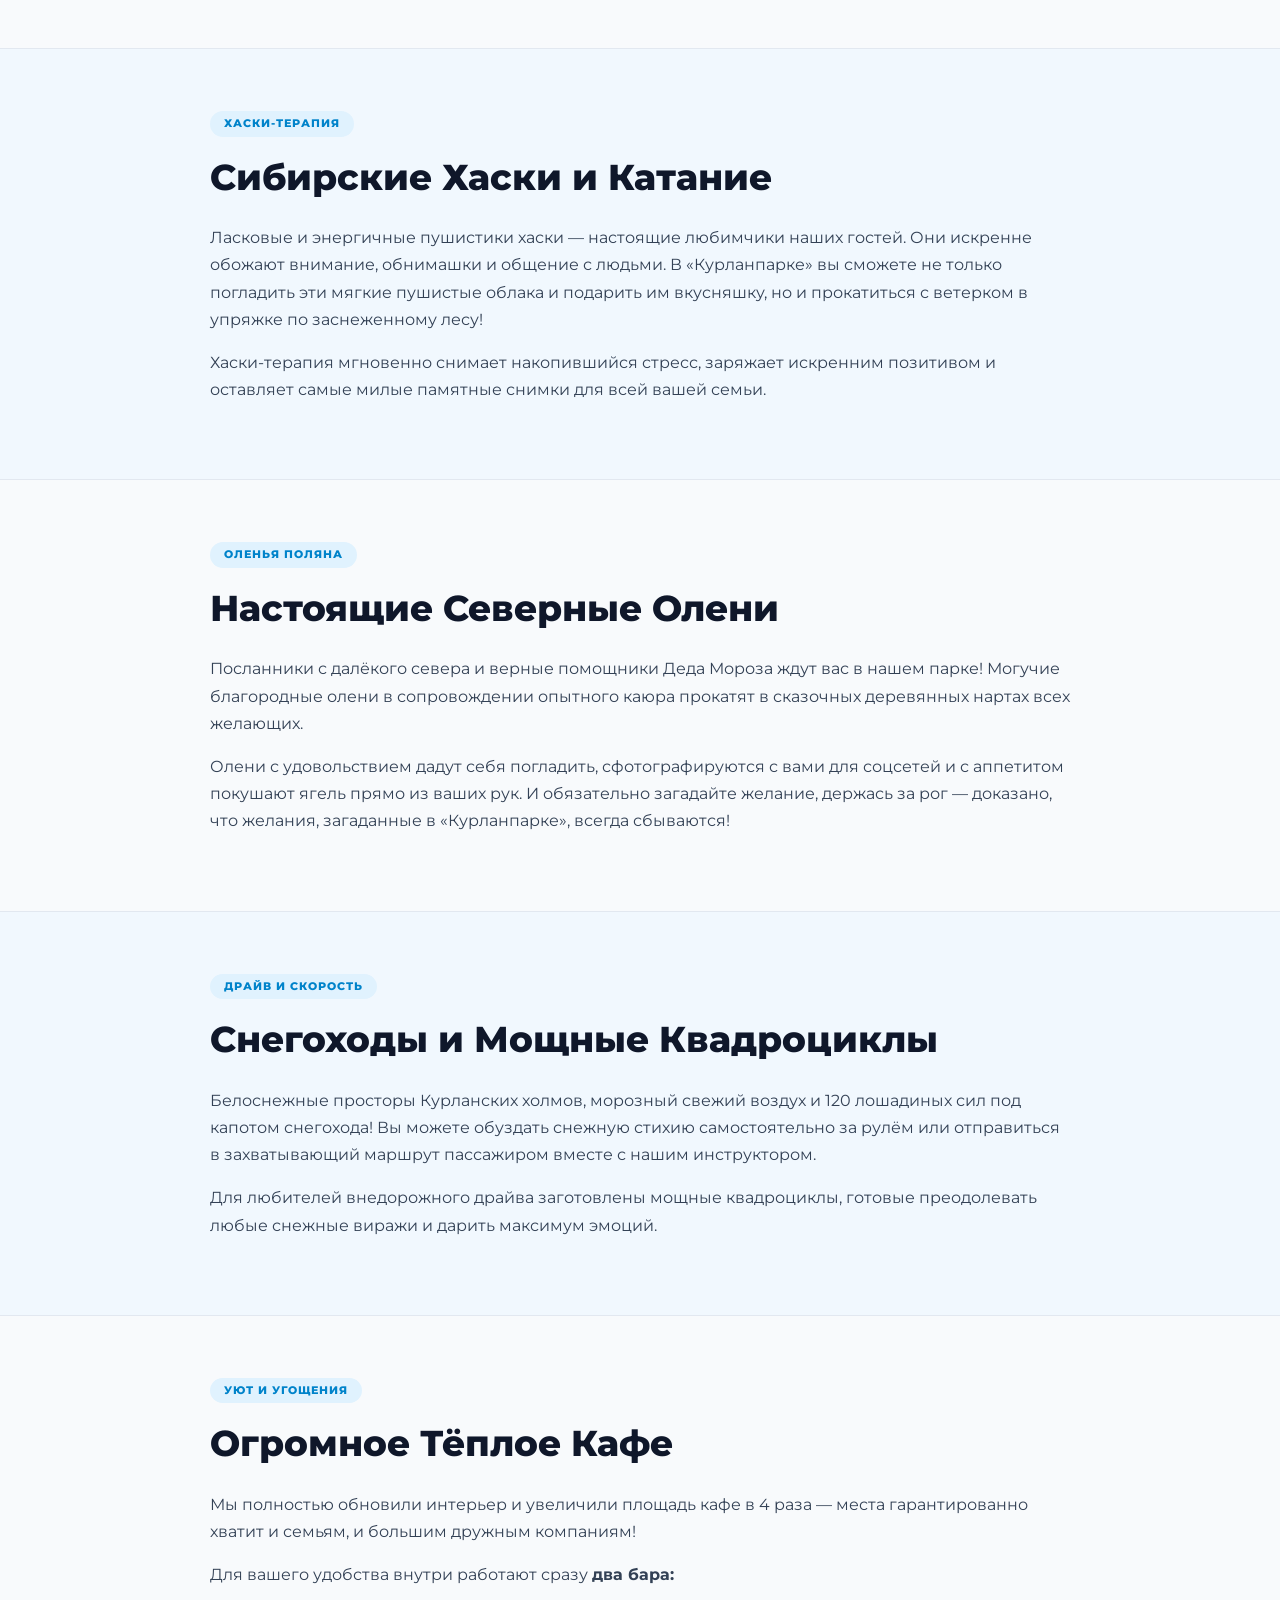
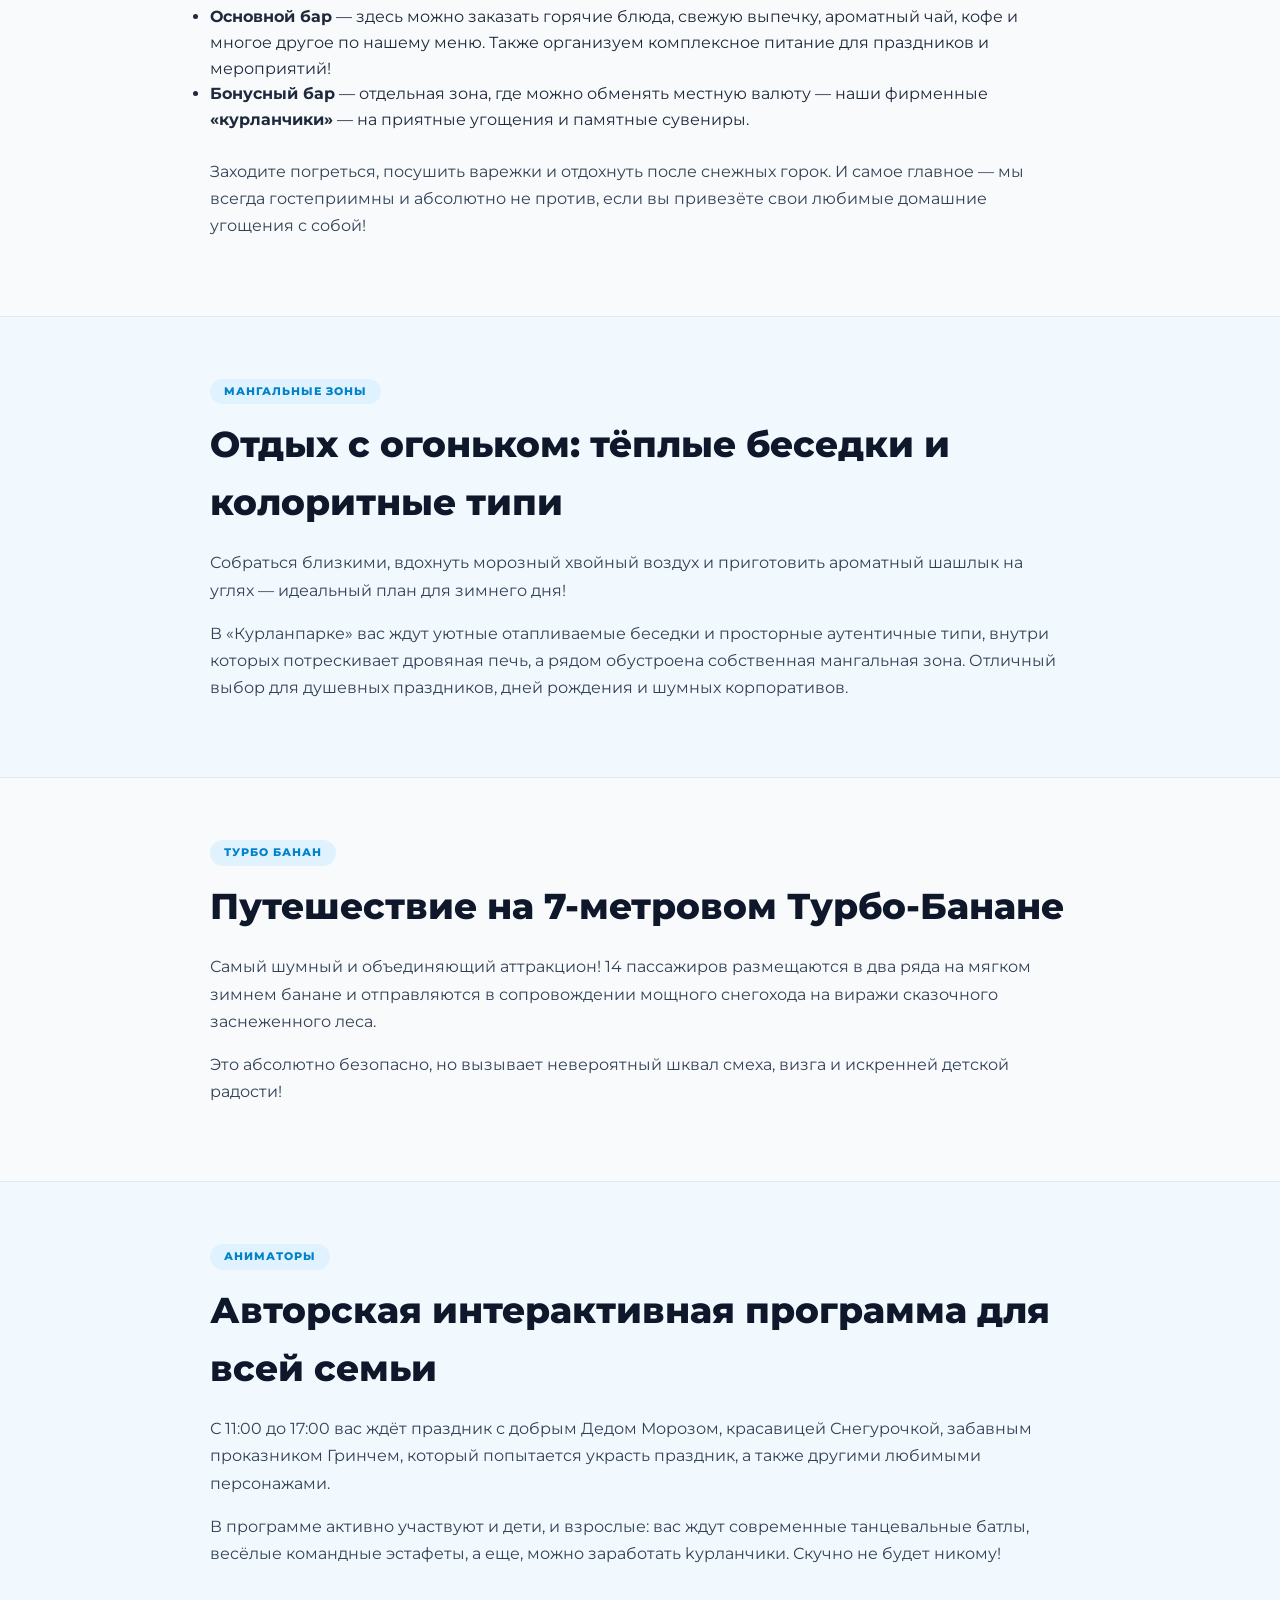
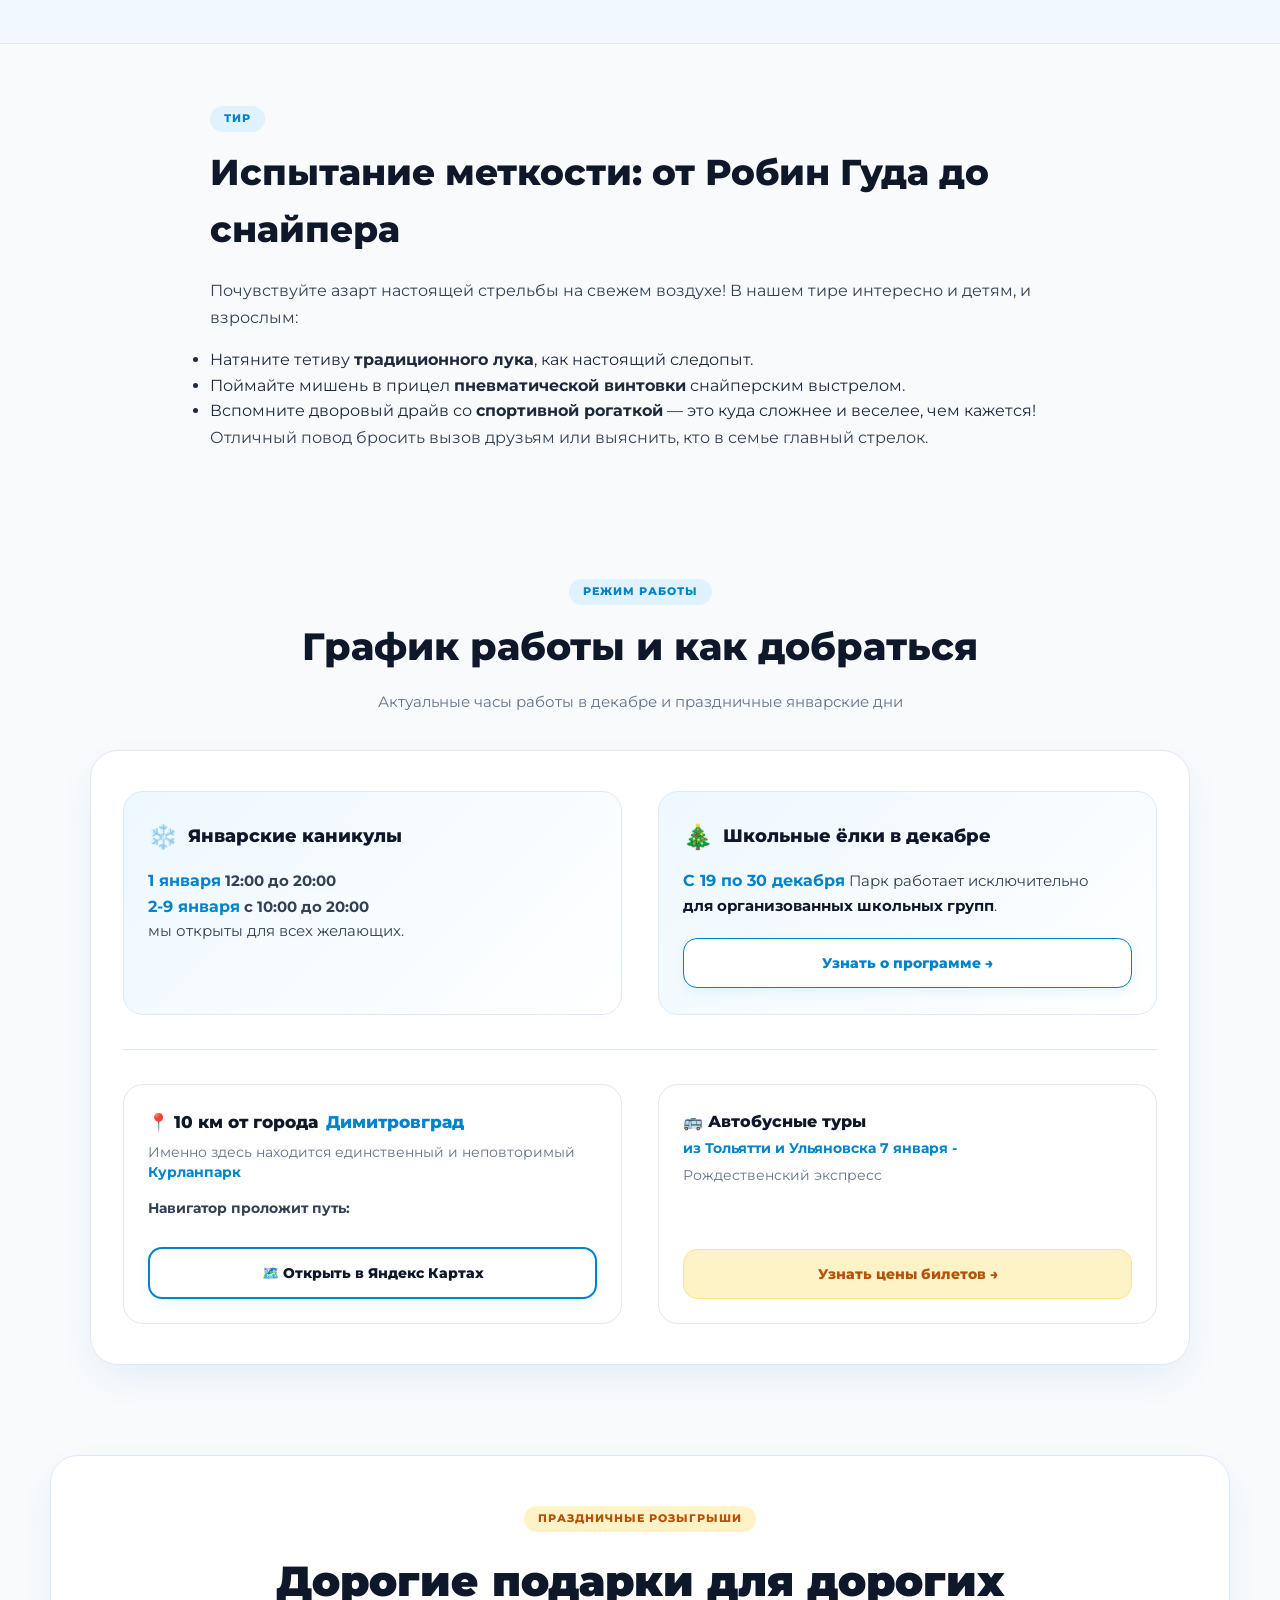
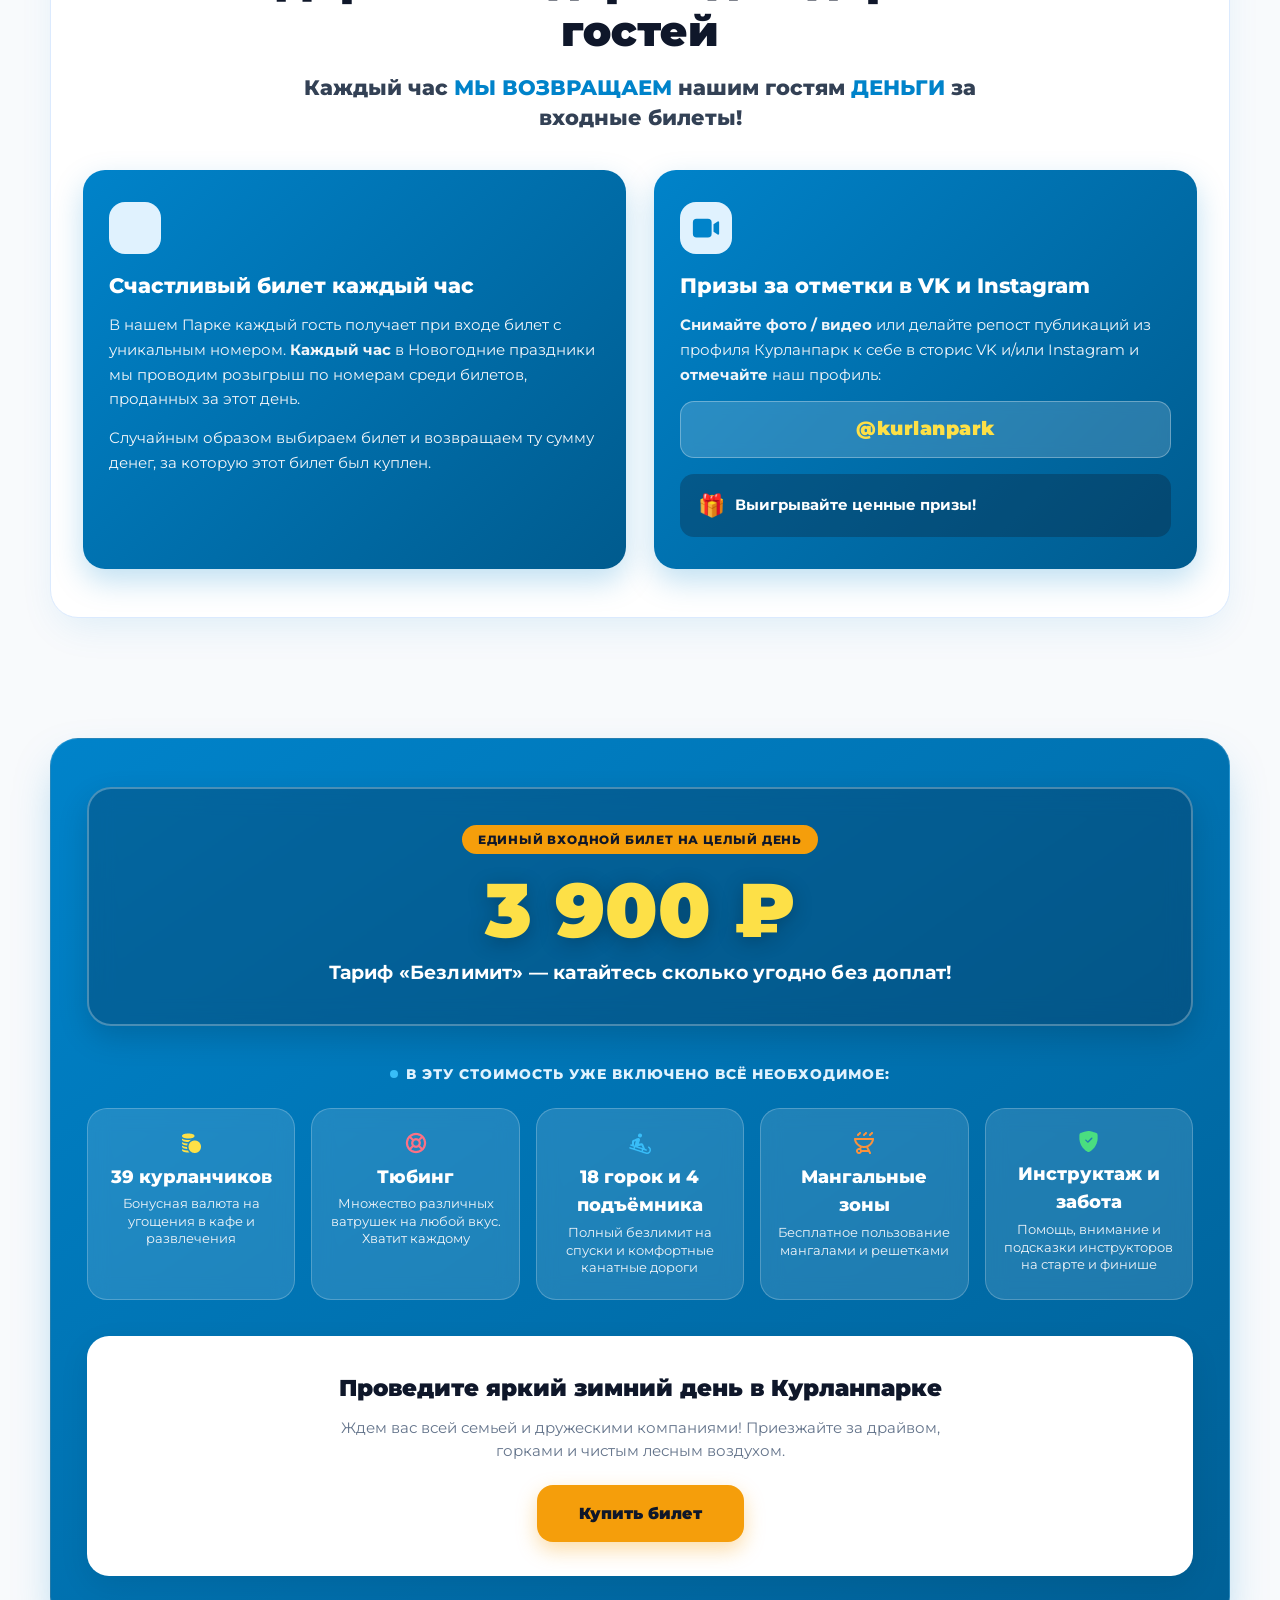
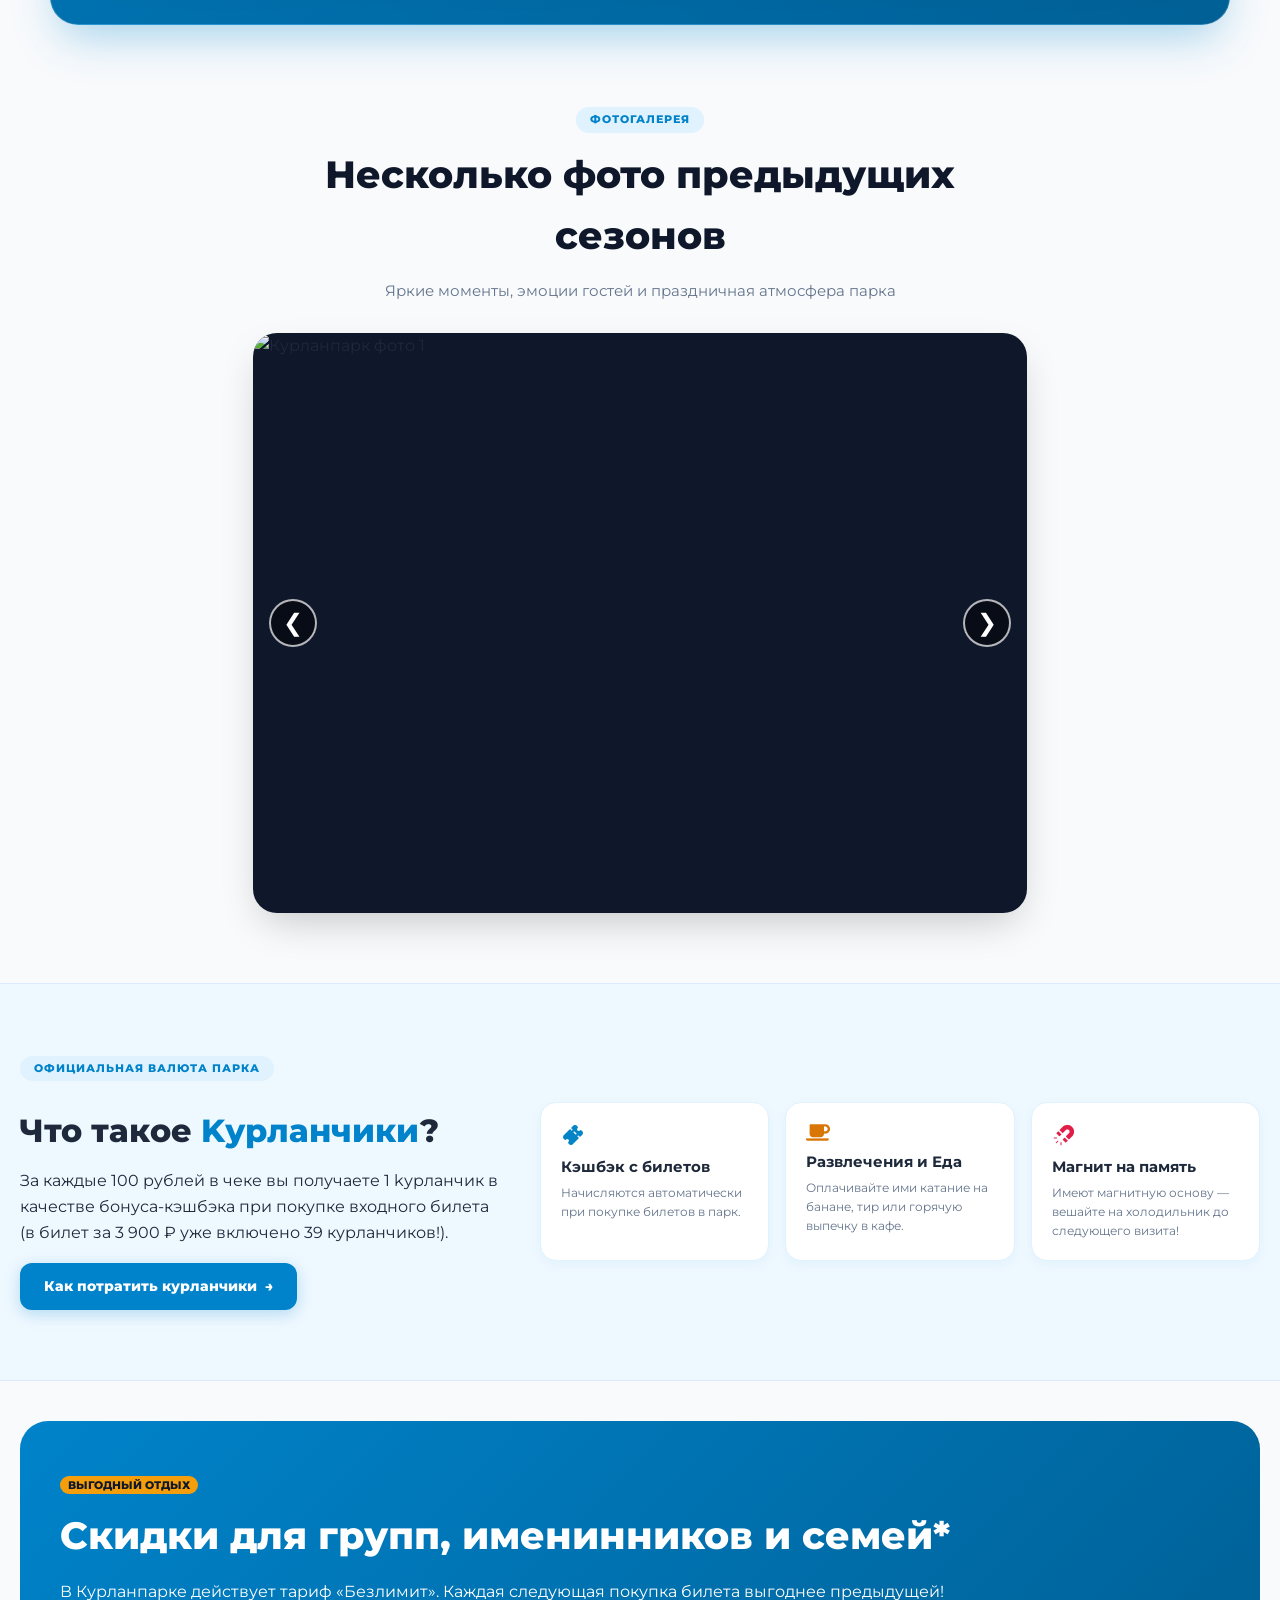
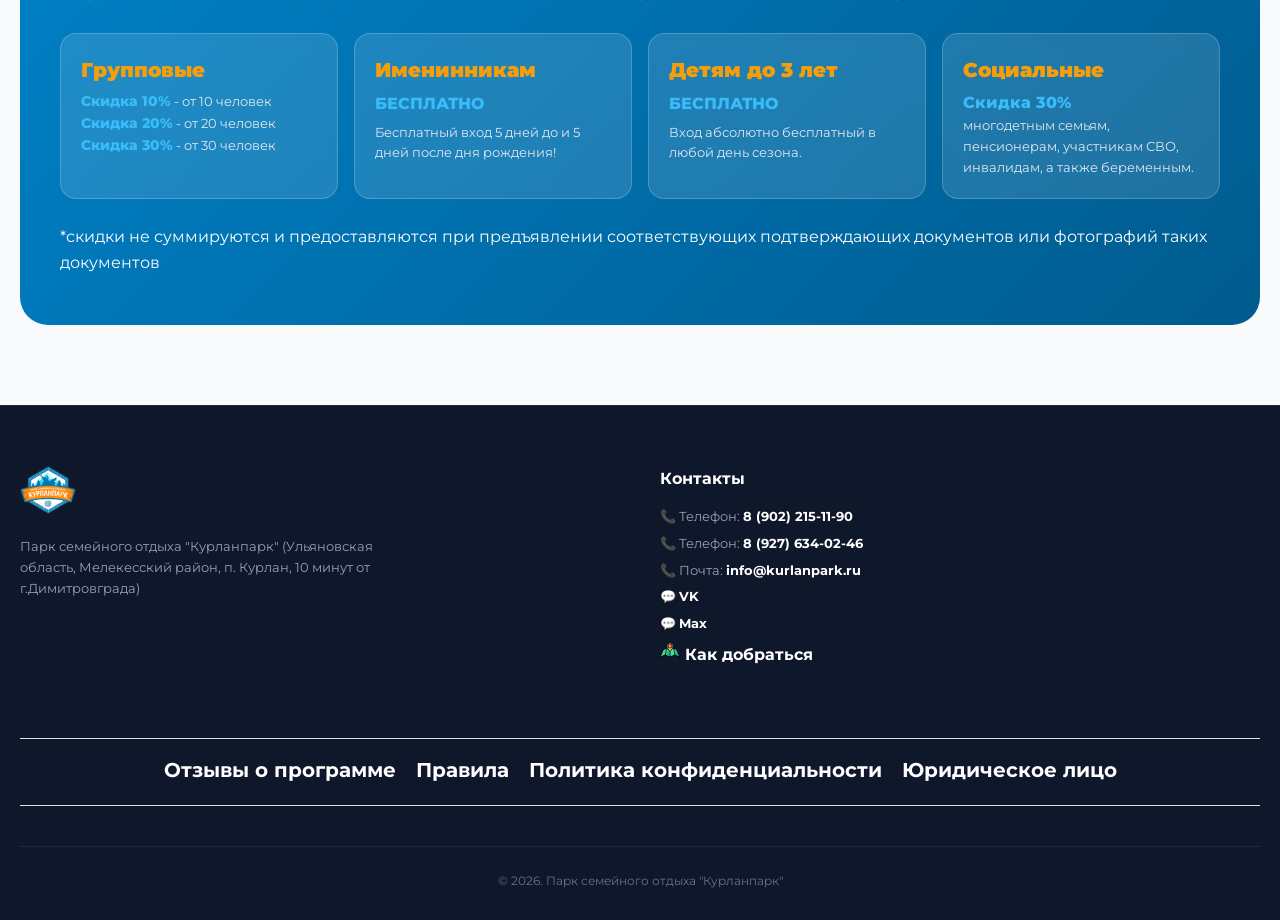
==== commit 37c974ae: "Add files via upload" ====
--- a/index.html
+++ b/index.html
@@ -10,7 +10,36 @@
     <link rel="stylesheet" href="css/styles.css">
     <link rel="stylesheet" href="css/reset.css">
     <script src="https://cdn.jsdelivr.net/npm/iconify-icon@1.0.8/dist/iconify-icon.min.js"></script>
-	<style>
+    <!-- calltouch -->
+    <script>
+    (function(w,d,n,c){w.CalltouchDataObject=n;w[n]=function(){w[n]["callbacks"].push(arguments)};if(!w[n]["callbacks"]){w[n]["callbacks"]=[]}w[n]["loaded"]=false;if(typeof c!=="object"){c=[c]}w[n]["counters"]=c;for(var i=0;i<c.length;i+=1){p(c[i])}function p(cId){var a=d.getElementsByTagName("script")[0],s=d.createElement("script"),i=function(){a.parentNode.insertBefore(s,a)},m=typeof Array.prototype.find === 'function',n=m?"init-min.js":"init.js";s.async=true;s.src="https://mod.calltouch.ru/"+n+"?id="+cId;if(w.opera=="[object Opera]"){d.addEventListener("DOMContentLoaded",i,false)}else{i()}}})(window,document,"ct","0a1vw46q");
+    </script>
+    <!-- calltouch -->
+    	<!-- Yandex.Metrika counter -->
+    <script type="text/javascript" >
+       (function(m,e,t,r,i,k,a){m[i]=m[i]||function(){(m[i].a=m[i].a||[]).push(arguments)};
+       m[i].l=1*new Date();
+       for (var j = 0; j < document.scripts.length; j++) {if (document.scripts[j].src === r) { return; }}
+       k=e.createElement(t),a=e.getElementsByTagName(t)[0],k.async=1,k.src=r,a.parentNode.insertBefore(k,a)})
+       (window, document, "script", "https://mc.yandex.ru/metrika/tag.js", "ym");
+    
+       ym(91260205, "init", {
+            clickmap:true,
+            trackLinks:true,
+            accurateTrackBounce:true,
+            webvisor:true
+       });
+    </script>
+    <meta name="google-site-verification" content="rcEy90Kcfn01fF-kTyENrK8pu2EGRlW7-bGxa9gEFmY">
+	<meta name="yandex-verification" content="8fed8c33d2ee7368">
+	<meta name="keywords" content="курланпарк, тюбинг-парк, тюбинг, горки, катание на ватрушках, катание на хаски, тир, квадроциклы">
+	<meta name="description" content="Курланпарк -Тюбинг парк в 10 минутах от Димитровграда">
+	<link rel="apple-touch-icon" sizes="180x180" href="favicon/apple-touch-icon.png">
+	<link rel="icon" type="image/png" sizes="32x32" href="favicon/favicon-32x32.png">
+	<link rel="icon" type="image/png" sizes="16x16" href="favicon/favicon-16x16.png">
+	<link rel="shortcut icon" href="favicon/favicon.ico" type="image/x-icon">
+	<link rel="manifest" href="favicon/site.webmanifest">
+	<!-- <style>
     /* --- БАЗОВЫЕ СТИЛИ МОДАЛЬНОГО ОКНА --- */
     #modal {
         display: none;
@@ -224,7 +253,7 @@
             padding: 20px;
         }
     }
-</style>
+    </style> -->
 </head>
 <body>
     <div class="top-bar">
@@ -836,7 +865,7 @@
                 <p style="margin-bottom: 18px;">За каждые 100 рублей в чеке вы получаете 1 kурланчик в качестве бонуса-кэшбэка при покупке входного билета (в билет за 3 900 ₽ уже включено 39 курланчиков!).</p>
                 
                 <!-- Кнопка "Как потратить курланчики" -->
-                <a href="#menu-modal" onclick="openMenuModal(event)" style="display: inline-flex; align-items: center; gap: 8px; background: #0083ca; color: #ffffff; text-decoration: none; padding: 12px 24px; border-radius: 12px; font-weight: 800; font-size: 14px; box-shadow: 0 4px 15px rgba(0, 131, 202, 0.25); transition: all 0.2s;">
+                <a href="#menu-modal" id="btnkurlans" style="display: inline-flex; align-items: center; gap: 8px; background: #0083ca; color: #ffffff; text-decoration: none; padding: 12px 24px; border-radius: 12px; font-weight: 800; font-size: 14px; box-shadow: 0 4px 15px rgba(0, 131, 202, 0.25); transition: all 0.2s;">
                     <span id="btnkurlans">Как потратить курланчики</span>
                     <span>→</span>
                 </a>
@@ -860,37 +889,456 @@
             </div>
         </div>
     </section>
-    <div id="menu-modal" style="display: none; position: fixed; inset: 0; background: rgba(15, 23, 42, 0.85); backdrop-filter: blur(8px); z-index: 9999; align-items: center; justify-content: center; padding: 20px;">
-        <div style="background: #ffffff; border-radius: 24px; max-width: 600px; width: 100%; padding: 30px; position: relative; box-shadow: 0 25px 50px -12px rgba(0,0,0,0.5); text-align: center;">
-            <button type="button" onclick="closeMenuModal()" style="position: absolute; top: 18px; right: 18px; background: #f1f5f9; border: none; width: 36px; height: 36px; border-radius: 50%; font-size: 18px; font-weight: bold; cursor: pointer; color: #475569; display: flex; align-items: center; justify-content: center;">✕</button>
-            
-            <h3 style="font-size: 22px; font-weight: 900; color: #0f172a; margin-bottom: 6px;">Прайс-лист: за курланчики</h3>
-            <p style="font-size: 13.5px; color: #64748b; margin-bottom: 20px;">Оплачивайте позиции из меню бонусными курланчиками</p>
-            
-            <!-- Заглушка фотографии меню -->
-            <div style="border-radius: 18px; overflow: hidden; background: linear-gradient(135deg, #0284c7, #0f172a); aspect-ratio: 4/3; display: flex; flex-direction: column; align-items: center; justify-content: center; color: #ffffff; padding: 24px; border: 2px dashed rgba(255,255,255,0.4);">
-                <div style="font-size: 48px; margin-bottom: 12px;">📋</div>
-                <!-- <div style="font-size: 18px; font-weight: 800; margin-bottom: 6px;">[Заглушка фото: Меню кафе и расценки]</div> -->
-                <p style="font-size: 13px; opacity: 0.85; max-width: 360px;">Здесь будет размещена актуальная фотография меню со стоимостью блюд и напитков в рублях и курланчиках</p>
-            </div>
-            
-            <button type="button" onclick="closeMenuModal()" style="margin-top: 20px; background: #0083ca; color: #ffffff; border: none; padding: 12px 32px; border-radius: 12px; font-weight: 800; font-size: 14px; cursor: pointer;">Понятно</button>
-        </div>
+    <!-- ===== МОДАЛЬНОЕ ОКНО: ЗИМНЕЕ МЕНЮ ===== -->
+<div class="modal-overlay" id="modal">
+    <div class="modal-window modal-content">
+
+        <!-- Шапка модального окна -->
+        <header class="modal-header">
+            <button type="button" id="close-btn" class="close-btn" aria-label="Закрыть">&times;</button>
+
+            <!-- Переключатель страниц -->
+            <div class="page-switch" role="tablist">
+                <!-- <button type="button" class="tab-btn active" data-tab="tab-kurlan" role="tab" aria-selected="true">За курланчики</button> -->
+                <button type="button" class="tab-btn active" data-tab="page-1" role="tab" aria-selected="true">МЕНЮ КАФЕ · 1/2</button>
+                <button type="button" class="tab-btn" data-tab="page-2" role="tab" aria-selected="false">2/2</button>
+            </div>
+            <h1 class="modal-title">Зимнее меню</h1>
+        </header>
+        <!-- ===== СТРАНИЦА 1/2 ===== -->
+        <div class="tab-page active" id="page-1">
+            <div class="menu-grid">
+                <!-- Колонка 1 -->
+                <div class="menu-column">
+
+                    <!-- Карточка: Завтраки -->
+                    <article class="menu-category">
+                        <div class="category-header">
+                            <span class="icon-search"></span>
+                            <h2 class="category-title">Завтраки</h2>
+                        </div>
+                        <ul class="category-items">
+                            <li class="menu-item">
+                                <span class="item-name">Омлет</span>
+                                <span class="item-weight">120 г</span>
+                                <span class="item-price">100 ₽</span>
+                            </li>
+                            <li class="menu-item">
+                                <span class="item-name">Сосиска отварная</span>
+                                <span class="item-weight">1 шт</span>
+                                <span class="item-price">100 ₽</span>
+                            </li>
+                            <li class="menu-item">
+                                <span class="item-name">Творожная запеканка со сметаной/сгущенкой</span>
+                                <span class="item-weight">100/20 г</span>
+                                <span class="item-price">150 ₽</span>
+                            </li>
+                            <li class="menu-item">
+                                <span class="item-name">Сырники со сметаной/сгущенкой</span>
+                                <span class="item-weight">2 шт</span>
+                                <span class="item-price">150 ₽</span>
+                            </li>
+                        </ul>
+                    </article>
+
+                    <!-- Карточка: Салаты -->
+                    <article class="menu-category">
+                        <div class="category-header">
+                            <span class="icon-salad"></span>
+                            <h2 class="category-title">Салаты</h2>
+                        </div>
+                        <ul class="category-items">
+                            <li class="menu-item">
+                                <span class="item-name">Капустный</span>
+                                <span class="item-weight">100 г</span>
+                                <span class="item-price">70 ₽</span>
+                            </li>
+                            <li class="menu-item">
+                                <span class="item-name">Оливье</span>
+                                <span class="item-weight">100 г</span>
+                                <span class="item-price">100 ₽</span>
+                            </li>
+                            <li class="menu-item">
+                                <span class="item-name">Салат «Цезарь с курицей»</span>
+                                <span class="item-weight">100 г</span>
+                                <span class="item-price">250 ₽</span>
+                            </li>
+                            <li class="menu-item">
+                                <span class="item-name">Копченая курочка</span>
+                                <span class="item-weight">100 г</span>
+                                <span class="item-price">120 ₽</span>
+                            </li>
+                            <li class="menu-item">
+                                <span class="item-name">Свекла с майонезом/маслом</span>
+                                <span class="item-weight">100 г</span>
+                                <span class="item-price">70 ₽</span>
+                            </li>
+                        </ul>
+                    </article>
+
+                </div>
+
+                <!-- Колонка 2 -->
+                <div class="menu-column">
+
+                    <!-- Карточка: Супы -->
+                    <article class="menu-category">
+                        <div class="category-header">
+                            <span class="icon-bowl"></span>
+                            <h2 class="category-title">Супы</h2>
+                        </div>
+                        <ul class="category-items">
+                            <li class="menu-item">
+                                <span class="item-name">Солянка по-домашнему</span>
+                                <span class="item-weight">300 г</span>
+                                <span class="item-price">300 ₽</span>
+                            </li>
+                            <li class="menu-item">
+                                <span class="item-name">Куриный суп с вермишелью</span>
+                                <span class="item-weight">300 г</span>
+                                <span class="item-price">150 ₽</span>
+                            </li>
+                            <li class="menu-item">
+                                <span class="item-name">Борщ</span>
+                                <span class="item-weight">300 г</span>
+                                <span class="item-price">250 ₽</span>
+                            </li>
+                        </ul>
+                    </article>
+
+                    <!-- Карточка: Гарниры -->
+                    <article class="menu-category">
+                        <div class="category-header">
+                            <span class="icon-potato"></span>
+                            <h2 class="category-title">Гарниры</h2>
+                        </div>
+                        <ul class="category-items">
+                            <li class="menu-item">
+                                <span class="item-name">Макароны</span>
+                                <span class="item-weight">150 г</span>
+                                <span class="item-price">100 ₽</span>
+                            </li>
+                            <li class="menu-item">
+                                <span class="item-name">Картофельное пюре</span>
+                                <span class="item-weight">180 г</span>
+                                <span class="item-price">150 ₽</span>
+                            </li>
+                            <li class="menu-item">
+                                <span class="item-name">Гречка</span>
+                                <span class="item-weight">150 г</span>
+                                <span class="item-price">100 ₽</span>
+                            </li>
+                            <li class="menu-item">
+                                <span class="item-name">Картофель фри</span>
+                                <span class="item-weight">150 г</span>
+                                <span class="item-price">220 ₽</span>
+                            </li>
+                            <li class="menu-item">
+                                <span class="item-name">Фасоль стручковая</span>
+                                <span class="item-weight">120 г</span>
+                                <span class="item-price">170 ₽</span>
+                            </li>
+                        </ul>
+                    </article>
+
+                </div>
+
+                <!-- Колонка 3 -->
+                <div class="menu-column">
+
+                    <!-- Карточка: Горячее -->
+                    <article class="menu-category">
+                        <div class="category-header">
+                            <span class="icon-meat"></span>
+                            <h2 class="category-title">Горячее</h2>
+                        </div>
+                        <ul class="category-items">
+                            <li class="menu-item">
+                                <span class="item-name">Бифштекс из говядины с глазуньей</span>
+                                <span class="item-weight">1 шт</span>
+                                <span class="item-price">250 ₽</span>
+                            </li>
+                            <li class="menu-item">
+                                <span class="item-name">Куриный биточек</span>
+                                <span class="item-weight">1 шт</span>
+                                <span class="item-price">150 ₽</span>
+                            </li>
+                            <li class="menu-item">
+                                <span class="item-name">Тефтели</span>
+                                <span class="item-weight">2 шт</span>
+                                <span class="item-price">150 ₽</span>
+                            </li>
+                            <li class="menu-item">
+                                <span class="item-name">Куриная отбивная</span>
+                                <span class="item-weight">1 шт</span>
+                                <span class="item-price">170 ₽</span>
+                            </li>
+                            <li class="menu-item">
+                                <span class="item-name">Рыбные котлеты из лососевых</span>
+                                <span class="item-weight">1 шт</span>
+                                <span class="item-price">150 ₽</span>
+                            </li>
+                            <li class="menu-item">
+                                <span class="item-name">Куриное филе с ананасом</span>
+                                <span class="item-weight">1 шт</span>
+                                <span class="item-price">250 ₽</span>
+                            </li>
+                            <li class="menu-item">
+                                <span class="item-name">Куриное филе в сливочном соусе</span>
+                                <span class="item-weight">100 г</span>
+                                <span class="item-price">160 ₽</span>
+                            </li>
+                        </ul>
+                    </article>
+
+                    <!-- Синий блок-дисклеймер -->
+                    <article class="menu-category disclaimer-card">
+                        <div class="disclaimer-icon">❄</div>
+                        <p class="disclaimer-text">Цены и ассортимент действительны на момент публикации</p>
+                    </article>
+
+                </div>
+            </div>
+        </div>
+
+        <!-- ===== СТРАНИЦА 2/2 ===== -->
+        <div class="tab-page" id="page-2">
+            <div class="menu-grid">
+                <!-- Колонка 1 -->
+                <div class="menu-column">
+
+                    <!-- Карточка: Мангал -->
+                    <article class="menu-category">
+                        <div class="category-header">
+                            <span class="icon-mangal"></span>
+                            <h2 class="category-title">Мангал</h2>
+                        </div>
+                        <ul class="category-items">
+                            <li class="menu-item">
+                                <span class="item-name">Шашлык из свиной шеи/карбоната</span>
+                                <span class="item-weight">100 г</span>
+                                <span class="item-price">250 ₽</span>
+                            </li>
+                            <li class="menu-item">
+                                <span class="item-name">Куриное филе гриль</span>
+                                <span class="item-weight">1 шт</span>
+                                <span class="item-price">220 ₽</span>
+                            </li>
+                            <li class="menu-item">
+                                <span class="item-name">Плов со свининой</span>
+                                <span class="item-weight">250 г</span>
+                                <span class="item-price">270 ₽</span>
+                            </li>
+                            <li class="menu-item">
+                                <span class="item-name">Люля-кебаб</span>
+                                <span class="item-weight">1 шт</span>
+                                <span class="item-price">180 ₽</span>
+                            </li>
+                            <li class="menu-item">
+                                <span class="item-name">Кукуруза</span>
+                                <span class="item-weight">1 шт</span>
+                                <span class="item-price">150 ₽</span>
+                            </li>
+                        </ul>
+                    </article>
+
+                    <!-- Карточка: Фаст-фуд -->
+                    <article class="menu-category">
+                        <div class="category-header">
+                            <span class="icon-burger"></span>
+                            <h2 class="category-title">Фаст-фуд</h2>
+                        </div>
+                        <ul class="category-items">
+                            <li class="menu-item">
+                                <span class="item-name">Чикен бургер</span>
+                                <span class="item-weight">1 шт</span>
+                                <span class="item-price">250 ₽</span>
+                            </li>
+                            <li class="menu-item">
+                                <span class="item-name">Чизбургер</span>
+                                <span class="item-weight">1 шт</span>
+                                <span class="item-price">250 ₽</span>
+                            </li>
+                            <li class="menu-item">
+                                <span class="item-name">Наггетсы</span>
+                                <span class="item-weight">7 шт</span>
+                                <span class="item-price">270 ₽</span>
+                            </li>
+                        </ul>
+                    </article>
+
+                </div>
+
+                <!-- Колонка 2 -->
+                <div class="menu-column">
+
+                    <!-- Карточка: Выпечка -->
+                    <article class="menu-category">
+                        <div class="category-header">
+                            <span class="icon-bakery"></span>
+                            <h2 class="category-title">Выпечка</h2>
+                        </div>
+                        <ul class="category-items">
+                            <li class="menu-item">
+                                <span class="item-name">Чебурек с мясом</span>
+                                <span class="item-weight">1 шт</span>
+                                <span class="item-price">100 ₽</span>
+                            </li>
+                            <li class="menu-item">
+                                <span class="item-name">Чебурек с курицей</span>
+                                <span class="item-weight">1 шт</span>
+                                <span class="item-price">100 ₽</span>
+                            </li>
+                            <li class="menu-item">
+                                <span class="item-name">Чебурек с сыром</span>
+                                <span class="item-weight">1 шт</span>
+                                <span class="item-price">100 ₽</span>
+                            </li>
+                            <li class="menu-item">
+                                <span class="item-name">Пончики</span>
+                                <span class="item-weight">3 шт</span>
+                                <span class="item-price">100 ₽</span>
+                            </li>
+                        </ul>
+                    </article>
+
+                    <!-- Карточка: Десерты -->
+                    <article class="menu-category">
+                        <div class="category-header">
+                            <span class="icon-dessert"></span>
+                            <h2 class="category-title">Десерты</h2>
+                        </div>
+                        <ul class="category-items">
+                            <li class="menu-item">
+                                <span class="item-name">Чизкейк в ассортименте</span>
+                                <span class="item-weight">1 шт</span>
+                                <span class="item-price">300 ₽</span>
+                            </li>
+                            <li class="menu-item">
+                                <span class="item-name">Медовик</span>
+                                <span class="item-weight">1 шт</span>
+                                <span class="item-price">150 ₽</span>
+                            </li>
+                            <li class="menu-item">
+                                <span class="item-name">Пирожное «Картошка»</span>
+                                <span class="item-weight">1 шт</span>
+                                <span class="item-price">180 ₽</span>
+                            </li>
+                            <li class="menu-item">
+                                <span class="item-name">Вафельные трубочки с кремом</span>
+                                <span class="item-weight">1 шт</span>
+                                <span class="item-price">200 ₽</span>
+                            </li>
+                        </ul>
+                    </article>
+
+                </div>
+
+                <!-- Колонка 3 -->
+                <div class="menu-column">
+
+                    <!-- Карточка: Чай/кофе -->
+                    <article class="menu-category">
+                        <div class="category-header">
+                            <span class="icon-coffee"></span>
+                            <h2 class="category-title">Чай/кофе</h2>
+                        </div>
+                        <ul class="category-items">
+                            <li class="menu-item">
+                                <span class="item-name">Эспрессо</span>
+                                <span class="item-weight">70 мл</span>
+                                <span class="item-price">100 ₽</span>
+                            </li>
+                            <li class="menu-item">
+                                <span class="item-name">Американо</span>
+                                <span class="item-weight">200 мл</span>
+                                <span class="item-price">100 ₽</span>
+                            </li>
+                            <li class="menu-item">
+                                <span class="item-name">Капучино</span>
+                                <span class="item-weight">200 мл</span>
+                                <span class="item-price">250 ₽</span>
+                            </li>
+                            <li class="menu-item">
+                                <span class="item-name">Латте</span>
+                                <span class="item-weight">200 мл</span>
+                                <span class="item-price">250 ₽</span>
+                            </li>
+                            <li class="menu-item">
+                                <span class="item-name">Мокачино</span>
+                                <span class="item-weight">200 мл</span>
+                                <span class="item-price">250 ₽</span>
+                            </li>
+                            <li class="menu-item">
+                                <span class="item-name">Горячий шоколад</span>
+                                <span class="item-weight">200 мл</span>
+                                <span class="item-price">250 ₽</span>
+                            </li>
+                            <li class="menu-item">
+                                <span class="item-name">Молочный шоколад</span>
+                                <span class="item-weight">200 мл</span>
+                                <span class="item-price">250 ₽</span>
+                            </li>
+                            <li class="menu-item">
+                                <span class="item-name">Чай в стакане</span>
+                                <span class="item-weight">200 мл</span>
+                                <span class="item-price">70 ₽</span>
+                            </li>
+                            <li class="menu-item">
+                                <span class="item-name">Чай в чайнике в ассортименте</span>
+                                <span class="item-weight">800 мл</span>
+                                <span class="item-price">350 ₽</span>
+                            </li>
+                        </ul>
+                    </article>
+
+                </div>
+
+                <!-- Колонка 4 -->
+                <div class="menu-column">
+
+                    <!-- Карточка: Напитки -->
+                    <article class="menu-category">
+                        <div class="category-header">
+                            <span class="icon-drink"></span>
+                            <h2 class="category-title">Напитки</h2>
+                        </div>
+                        <ul class="category-items">
+                            <li class="menu-item">
+                                <span class="item-name">Компот</span>
+                                <span class="item-weight">0,3 л</span>
+                                <span class="item-price">100 ₽</span>
+                            </li>
+                            <li class="menu-item">
+                                <span class="item-name">Морс из облепихи</span>
+                                <span class="item-weight">0,3 л</span>
+                                <span class="item-price">150 ₽</span>
+                            </li>
+                            <li class="menu-item">
+                                <span class="item-name">Лимонад в ассортименте</span>
+                                <span class="item-weight">0,3 л</span>
+                                <span class="item-price">170 ₽</span>
+                            </li>
+                        </ul>
+                    </article>
+
+                    <!-- Синий блок-дисклеймер -->
+                    <article class="menu-category disclaimer-card">
+                        <div class="disclaimer-icon">❄</div>
+                        <p class="disclaimer-text">Цены и ассортимент действительны на момент публикации</p>
+                    </article>
+
+                </div>
+
+            </div>
+        </div>
+        <!-- Подвал с контактами -->
+        <footer class="modal-footer">
+            <span>КурланПарк · 10 минут от Димитровграда · 8 (902) 215-11-90</span>
+        </footer>
+
     </div>
-    <div id="menu-modal" style="display: none; position: fixed; inset: 0; background: rgba(15, 23, 42, 0.85); backdrop-filter: blur(8px); z-index: 9999; align-items: center; justify-content: center; padding: 20px;">
-        <div style="background: #ffffff; border-radius: 24px; max-width: 600px; width: 100%; padding: 30px; position: relative; box-shadow: 0 25px 50px -12px rgba(0,0,0,0.5); text-align: center;">
-            <button type="button" onclick="closeMenuModal()" style="position: absolute; top: 18px; right: 18px; background: #f1f5f9; border: none; width: 36px; height: 36px; border-radius: 50%; font-size: 18px; font-weight: bold; cursor: pointer; color: #475569; display: flex; align-items: center; justify-content: center;">✕</button>
-            <h3 style="font-size: 22px; font-weight: 900; color: #0f172a; margin-bottom: 6px;">Прайс-лист и меню кафе</h3>
-            <p style="font-size: 13.5px; color: #64748b; margin-bottom: 20px;">Оплачивайте позиции из меню бонусными курланчиками</p>
-            <!-- Заглушка фотографии меню -->
-            <div style="border-radius: 18px; overflow: hidden; background: linear-gradient(135deg, #0284c7, #0f172a); aspect-ratio: 4/3; display: flex; flex-direction: column; align-items: center; justify-content: center; color: #ffffff; padding: 24px; border: 2px dashed rgba(255,255,255,0.4);">
-                <div style="font-size: 48px; margin-bottom: 12px;">📋</div>
-                <div style="font-size: 18px; font-weight: 800; margin-bottom: 6px;">[Заглушка фото: Меню кафе и расценки]</div>
-                <p style="font-size: 13px; opacity: 0.85; max-width: 360px;">Здесь будет размещена актуальная фотография меню со стоимостью блюд и напитков в рублях и курланчиках</p>
-            </div>
-            <button type="button" onclick="closeMenuModal()" style="margin-top: 20px; background: #0083ca; color: #ffffff; border: none; padding: 12px 32px; border-radius: 12px; font-weight: 800; font-size: 14px; cursor: pointer;">Понятно</button>
-        </div>
-    </div>
+</div>
     <div id="discounts" style="padding: 0 20px;">
         <div class="discounts-banner">
             <span class="badge-action">Выгодный отдых</span>
@@ -955,125 +1403,6 @@
             © 2026. Парк семейного отдыха "Курланпарк"
         </div>
     </footer>
-<!-- МОДАЛЬНОЕ ОКНО -->
-<div id="modal" class="modal">
-    <div class="modal-content">
-	<div class="modal-header">
-	    <!-- Ярлык (теперь без margin-bottom) -->
-	    <span class="price-label">ПРАЙС-ЛИСТ</span>
-	    
-	    <!-- Заголовок -->
-	    <h2>Меню за курланчики</h2>
-	    
-	    <!-- Крестик (вынесен отдельно, чтобы не ломать сетку) -->
-	    <span class="close-btn" id="closeBtn">&times;</span>
-	</div>
-        <p class="modal-subtitle">Оплачивайте курланчиками угощения, развлечения, сувениры и услуги парка</p>
-
-        <!-- ГЛАВНАЯ СЕТКА: Левая часть (контент) + Правая часть (Бонусы) -->
-        <div class="main-grid">
-            
-            <!-- ЛЕВАЯ КОЛОНКА: Все категории товаров -->
-            <div class="left-side">
-                <div class="category-card">
-                    <div class="card-header">
-                        <div class="icon-circle" style="background: #fff8e1; color: #d97706;">🍵</div>
-                        <h3>Меню кафе</h3>
-                    </div>
-                    <ul class="item-list">
-                        <li><span>Горячий чай</span> <span class="price-tag">1 ку</span></li>
-                        <li><span>Ягодный морс</span> <span class="price-tag">2 ку</span></li>
-                        <li><span>Бутылка воды</span> <span class="price-tag">2 ку</span></li>
-                        <li><span>Томатный напиток</span> <span class="price-tag">2 ку</span></li>
-                        <li><span>Отвар шиповника</span> <span class="price-tag">3 ку</span></li>
-                        <li><span>Глинтвейн б/а</span> <span class="price-tag">5 ку</span></li>
-                        <li><span>Два пончика</span> <span class="price-tag">2 ку</span></li>
-                        <li><span>Чебурек с мясом</span> <span class="price-tag">5 ку</span></li>
-                        <li><span>Горячий суп</span> <span class="price-tag">5 ку</span></li>
-                    </ul>
-                </div>
-
-                <div class="category-card">
-                    <div class="card-header">
-                        <div class="icon-circle" style="background: #e0f2fe; color: #3b82f6;">🎁</div>
-                        <h3>Сувениры</h3>
-                    </div>
-                    <ul class="item-list">
-                        <li><span>Магнитик-фоторамка</span> <span class="price-tag">5 ку</span></li>
-                        <li><span>Силиконовый браслет</span> <span class="price-tag">5 ку</span></li>
-                        <li><span>Авторучка kurlanparker</span> <span class="price-tag">5 ку</span></li>
-                        <li><span>Брелок-подставка</span> <span class="price-tag">15 ку</span></li>
-                        <li><span>Подарочный пакет чая</span> <span class="price-tag">20 ку</span></li>
-                        <li><span>Мёд курланских пчёл</span> <span class="price-tag">25 ку</span></li>
-                        <li><span>Банка варенья</span> <span class="price-tag">25 ку</span></li>
-                        <li><span>Фирменная термокружка</span> <span class="price-tag">50 ку</span></li>
-                    </ul>
-                </div>
-
-                <div class="category-card">
-                    <div class="card-header">
-                        <div class="icon-circle" style="background: #fef3c7; color: #d97706;">🎪</div>
-                        <h3>Развлечения</h3>
-                    </div>
-                    <ul class="item-list">
-                        <li><span>Поездка на банане</span> <span class="price-tag">5 ку</span></li>
-                        <li><span>Стрельба в тире</span> <span class="price-tag">5 ку</span></li>
-                        <li><span>Фото с хаски</span> <span class="price-tag">1 ку</span></li>
-                        <li><span>Фото с оленем</span> <span class="price-tag">1 ку</span></li>
-                        <li><span>Покормить оленя</span> <span class="price-tag">2 ку</span></li>
-                        <li><span>Покататься на оленях</span> <span class="price-tag">10 ку</span></li>
-                    </ul>
-                </div>
-
-                <div class="category-card">
-                    <div class="card-header">
-                        <div class="icon-circle" style="background: #ecfdf5; color: #10b981;">✨</div>
-                        <h3>Допы</h3>
-                    </div>
-                    <ul class="item-list">
-                        <li><span>Предсказание</span> <span class="price-tag">1 ку</span></li>
-                        <li><span>Погреть еду</span> <span class="price-tag">1 ку</span></li>
-                        <li><span>Камера хранения</span> <span class="price-tag">1 ку</span></li>
-                        <li><span>Лотерея</span> <span class="price-tag">5 ку</span></li>
-                    </ul>
-                </div>
-            </div>
-
-            <!-- ПРАВАЯ КОЛОНКА: Блок "Бонусы" (Растянут на всю высоту) -->
-            <div class="right-side">
-                <div class="bonuses-card">
-                    <div class="bonuses-header">
-                        <span class="badge">БОНУСЫ</span>
-                        <h3>Как заработать курланчики</h3>
-                    </div>
-                    <div class="bonuses-list">
-                        <div class="bonus-item">
-                            <span class="bonus-amount">+2 ку</span>
-                            <span class="bonus-desc">Отзыв в Яндекс</span>
-                        </div>
-                        <div class="bonus-item">
-                            <span class="bonus-amount">+2 ку</span>
-                            <span class="bonus-desc">Отзыв в Гугл</span>
-                        </div>
-                        <div class="bonus-item">
-                            <span class="bonus-amount">+3 ку</span>
-                            <span class="bonus-desc">Сторис с отметкой @kurlanpark</span>
-                        </div>
-                        <div class="bonus-item">
-                            <span class="bonus-amount">+5 ку</span>
-                            <span class="bonus-desc">Пост в ВК</span>
-                        </div>
-                        <div class="bonus-item">
-                            <span class="bonus-amount">+5 ку</span>
-                            <span class="bonus-desc">Пост в Инстаграм</span>
-                        </div>
-                    </div>
-                </div>
-            </div>
-
-        </div>
-    </div>
-</div>
 <!-- Кнопка "Наверх" -->
 <a href="#" id="scrollTopBtn" title="Наверх">
     <svg viewBox="0 0 24 24" fill="none" stroke="currentColor" stroke-width="5" stroke-linecap="round" stroke-linejoin="round">
@@ -1082,6 +1411,37 @@
     </svg>
 </a>
 <script>
+// Переключение страниц меню
+const pageButtons = document.querySelectorAll('.page-btn');
+const pages = document.querySelectorAll('.page');
+
+pageButtons.forEach(function (button) {
+    button.addEventListener('click', function () {
+    const targetId = button.dataset.page;
+
+    pageButtons.forEach(function (btn) {
+        btn.classList.toggle('active', btn === button);
+        btn.setAttribute('aria-selected', btn === button ? 'true' : 'false');
+    });
+
+    pages.forEach(function (page) {
+        const isActive = page.id === targetId;
+        page.classList.toggle('active', isActive);
+        if (isActive) {
+        page.scrollTop = 0; // возвращаем прокрутку наверх при переключении
+        }
+    });
+    });
+});
+
+// Кнопка закрытия модального окна
+// const closeBtn = document.querySelector('.close-btn');
+// const overlay = document.querySelector('.modal-overlay');
+// closeBtn.addEventListener('click', function () {
+//     overlay.style.display = 'none';
+// });
+// </script>
+<!-- <script>
     const modal = document.getElementById('modal');
     const btn = document.getElementById('openModalBtn');
 	const close = document.getElementById('closeBtn');
@@ -1090,7 +1450,7 @@
     window.onclick = function(event) {
         if (event.target == modal) { modal.classList.remove('active'); }
     }
-</script>
+</script> -->
 <script src="js/index.js"></script>
 </body>
-</html>
+</html>
--- a/css/styles.css
+++ b/css/styles.css
@@ -1275,3 +1275,568 @@
     text-decoration:none;
 }
 }
+/* ===== Базовые стили ===== */
+* {
+  box-sizing: border-box;
+}
+
+body {
+  margin: 0;
+}
+
+.modal-overlay {
+  position: fixed;
+  inset: 0;
+  background: rgba(0, 0, 0, 0.5);
+  display: flex;
+  justify-content: center;
+  align-items: center;
+  padding: 16px;
+  z-index: 1000;
+  font-family: system-ui, -apple-system, "Segoe UI", Roboto, Helvetica, Arial, sans-serif;
+}
+
+.modal-window {
+  position: relative; /* точка отсчёта для кнопки закрытия */
+  background: #f5f8fc;
+  width: 100%;
+  max-width: 1280px;   /* широкое «альбомное» окно */
+  max-height: 90vh;    /* высота ограничена — всё, что не влезло, уходит вниз */
+  border-radius: 20px;
+  box-shadow: 0 10px 25px rgba(0, 0, 0, 0.15);
+  display: flex;
+  flex-direction: column;
+  overflow: hidden;    /* только окно управляет переполнением */
+  min-width: 0;
+}
+
+/* ===== Шапка ===== */
+.modal-header {
+  padding: 24px 32px 16px;
+  display: flex;
+  flex-direction: column;
+  gap: 8px;
+  flex-shrink: 0;      /* шапка не сжимается при прокрутке */
+}
+
+/* Переключатель страниц */
+.page-switch {
+  display: flex;
+  gap: 8px;
+  flex-wrap: wrap;
+}
+
+.page-btn {
+  border: none;
+  background: #d6ebfb;
+  color: #2c8fd6;
+  font-size: 13px;
+  font-weight: 700;
+  padding: 8px 18px;
+  border-radius: 20px;
+  cursor: pointer;
+  letter-spacing: 0.5px;
+  font-family: inherit;
+  transition: background 0.2s;
+}
+
+.page-btn:hover {
+  background: #c2e0f8;
+}
+
+.page-btn.active {
+  background: #2c8fd6;
+  color: #fff;
+}
+
+.modal-title {
+  margin: 0;
+  font-size: 44px;
+  font-weight: 800;
+  color: #17233d;
+  line-height: 1.1;
+}
+
+.close-btn {
+  position: absolute;
+  top: 20px;
+  right: 20px;
+  width: 40px;
+  height: 40px;
+  border: none;
+  border-radius: 50%;
+  background: #f0f4fa;
+  color: #444;
+  font-size: 26px;
+  line-height: 1;
+  cursor: pointer;
+  flex-shrink: 0;
+}
+
+/* ===== Сетка: колонки внутри вертикальной прокрутки ===== */
+.menu-grid {
+  display: flex;
+  flex-wrap: wrap;          /* колонки переносятся вниз, а не наружу */
+  align-items: flex-start;
+  gap: 24px;
+  padding: 8px 32px;
+  overflow-y: auto;         /* прокрутка всегда вертикальная */
+  overflow-x: hidden;       /* горизонтальная не образуется в принципе */
+  min-height: 0;            /* без этого flex-потомку не даётся высота для скролла */
+}
+
+.menu-column {
+  flex: 1 1 300px;          /* базовая ширина колонки ~300px */
+  min-width: 0;             /* разрешаем сжиматься — никакого горизонтального выдавливания */
+  max-width: 100%;
+  display: flex;
+  flex-direction: column;
+  gap: 24px;
+}
+
+/* ===== Страницы меню (переключение) ===== */
+.page {
+  display: none;            /* по умолчанию обе страницы скрыты */
+}
+
+.page.active {
+  display: flex;            /* показываем только активную */
+}
+
+/* ===== Карточка категории ===== */
+.menu-category {
+  background: #ffffff;
+  border-radius: 16px;
+  padding: 20px;
+  box-shadow: 0 2px 12px rgba(23, 35, 61, 0.06);
+  min-width: 0;
+  overflow: hidden;         /* длинные слова обрезаются, а не растягивают карточку */
+}
+
+.category-header {
+  display: flex;
+  align-items: center;
+  gap: 12px;
+  margin-bottom: 12px;
+}
+
+/* Все иконки — единый размер и кружок */
+.category-header span[class^="icon-"] {
+  width: 44px;
+  height: 44px;
+  border-radius: 50%;
+  background: #d6ebfb;
+  display: flex;
+  align-items: center;
+  justify-content: center;
+  font-size: 20px;
+  flex-shrink: 0;
+}
+
+/* Страница 1 */
+.icon-search::before  { content: '🍳'; }
+.icon-bowl::before    { content: '🍲'; }
+.icon-meat::before    { content: '🍖'; }
+.icon-salad::before   { content: '🥗'; }
+.icon-potato::before  { content: '🥔'; }
+
+/* Страница 2 */
+.icon-mangal::before  { content: '🍢'; }
+.icon-bakery::before  { content: '🥮'; }
+.icon-coffee::before  { content: '☕'; }
+.icon-drink::before   { content: '🥤'; }
+.icon-burger::before  { content: '🍔'; }
+.icon-dessert::before { content: '🍰'; }
+
+.category-title {
+  margin: 0;
+  font-size: 24px;
+  font-weight: 700;
+  color: #f58536;
+}
+
+/* ===== Список позиций ===== */
+.category-items {
+  list-style: none;
+  margin: 0;
+  padding: 0;
+}
+
+.menu-item {
+  display: flex;
+  align-items: center;
+  gap: 8px;
+  padding: 10px 0;
+  border-bottom: 1px dashed #d8dee8;
+}
+
+.menu-item:last-child {
+  border-bottom: none;
+}
+
+.item-name {
+  flex: 1;
+  min-width: 0;             /* название может занимать меньше места и переноситься */
+  font-size: 15px;
+  color: #2b2b2b;
+  line-height: 1.35;
+  overflow-wrap: anywhere;  /* даже очень длинные слова переносятся */
+}
+
+.item-weight {
+  font-size: 13px;
+  color: #8a93a2;
+  white-space: nowrap;
+  flex-shrink: 0;
+}
+
+.item-price {
+  font-weight: 700;
+  color: #1e88e5;
+  background: #d6ebfb;
+  padding: 6px 16px;
+  border-radius: 999px;
+  font-size: 14px;
+  white-space: nowrap;
+  flex-shrink: 0;           /* бейдж цены не сжимается, а строка перераспределяется */
+}
+
+/* ===== Синий блок-дисклеймер ===== */
+.disclaimer-card {
+  background: #1467b3;
+  color: #fff;
+  display: flex;
+  flex-direction: column;
+  align-items: center;
+  justify-content: center;
+  text-align: center;
+  min-height: 180px;
+  padding: 24px;
+}
+
+.disclaimer-icon {
+  width: 56px;
+  height: 56px;
+  border-radius: 50%;
+  background: #fff;
+  color: #1467b3;
+  display: flex;
+  align-items: center;
+  justify-content: center;
+  font-size: 26px;
+  margin-bottom: 16px;
+}
+
+.disclaimer-text {
+  margin: 0;
+  font-size: 15px;
+  font-weight: 700;
+  line-height: 1.4;
+}
+
+/* ===== Подвал: контакты ===== */
+.modal-footer {
+  padding: 8px 32px 20px;
+  text-align: center;
+  font-size: 14px;
+  color: #8a93a2;
+  flex-shrink: 0;
+}
+
+/* ===== Адаптив ===== */
+
+/* Планшеты: колонки переносятся по две в ряд */
+@media (max-width: 1024px) {
+  .modal-title {
+    font-size: 36px;
+  }
+}
+
+/* Телефоны: одна колонка, всё скроллится вертикально */
+@media (max-width: 640px) {
+  .modal-overlay {
+    padding: 0;
+    align-items: flex-end;  /* окно прижато к низу — «шторка» */
+  }
+  .modal-window {
+    max-height: 96vh;
+    border-radius: 14px 14px 0 0;
+  }
+  .modal-header {
+    padding: 16px 16px 8px;
+  }
+  .modal-title {
+    font-size: 26px;
+  }
+  .close-btn {
+    top: 12px;
+    right: 12px;
+    width: 36px;
+    height: 36px;
+    font-size: 22px;
+  }
+  .menu-grid {
+    flex-direction: column;  /* колонки строго столбиком */
+    flex-wrap: nowrap;
+    padding: 12px 16px;
+    gap: 16px;
+  }
+  .menu-column {
+    gap: 16px;
+  }
+  .menu-category {
+    padding: 16px;
+  }
+  .category-title {
+    font-size: 20px;
+  }
+  .menu-item {
+    flex-wrap: wrap;
+    row-gap: 4px;
+  }
+  .item-name {
+    flex: 1 1 100%;         /* название на всю строку */
+  }
+  .item-price {
+    padding: 4px 12px;
+    font-size: 13px;
+  }
+  .disclaimer-card {
+    min-height: 140px;
+    padding: 18px;
+  }
+  .disclaimer-text {
+    font-size: 14px;
+  }
+  .modal-footer {
+    padding: 8px 16px 16px;
+    font-size: 12px;
+  }
+  .page-btn {
+    padding: 6px 12px;
+    font-size: 12px;
+  }
+}
+
+/* Совсем маленькие экраны: деликатная типографика */
+@media (max-width: 380px) {
+  .modal-title {
+    font-size: 22px;
+  }
+  .category-title {
+    font-size: 18px;
+  }
+  .item-name {
+    font-size: 14px;
+  }
+}
+/* ===== Список позиций ===== */
+.category-items {
+  list-style: none;
+  margin: 0;
+  padding: 0;
+}
+
+.menu-item {
+  display: flex;
+  align-items: center;
+  gap: 8px;
+  padding: 10px 0;
+  border-bottom: 1px dashed #d8dee8;
+}
+
+.menu-item:last-child {
+  border-bottom: none;
+}
+
+.item-name {
+  flex: 0 1 auto;           /* название занимает столько, сколько нужно тексту, может переноситься */
+  min-width: 0;             /* длинные слова переносятся, а не растягивают строку */
+  font-size: 15px;
+  color: #2b2b2b;
+  line-height: 1.35;
+  overflow-wrap: anywhere;
+}
+
+.item-weight {
+  font-size: 13px;
+  color: #8a93a2;
+  white-space: nowrap;
+  flex-shrink: 0;
+}
+
+.item-price {
+  margin-left: auto;        /* цена всегда прижата к правому краю */
+  font-weight: 700;
+  color: #1e88e5;
+  background: #d6ebfb;
+  padding: 6px 16px;
+  border-radius: 999px;
+  font-size: 14px;
+  white-space: nowrap;
+  flex-shrink: 0;           /* бейдж не сжимается */
+}
+/* Единое правило модалки — удали дубли из styles.css */
+.modal-overlay {
+    display: none;
+    position: fixed;
+    inset: 0;
+    z-index: 9999;
+    background: rgba(0, 0, 0, 0.55);
+    backdrop-filter: blur(4px);
+    justify-content: center;
+    align-items: center;
+    padding: 20px;
+}
+.modal-overlay.active { display: flex; }
+
+.modal-content {
+    background: #fff;
+    width: 90%;
+    max-width: 1200px;
+    max-height: 92vh;
+    overflow-y: auto;
+    border-radius: 20px;
+    box-shadow: 0 20px 50px rgba(0, 0, 0, 0.2);
+    padding: 24px;
+}
+
+/* Вкладки */
+.modal-tabs {
+    display: flex;
+    gap: 6px;
+    background: #f1f5f9;
+    border-radius: 12px;
+    padding: 4px;
+    margin-bottom: 16px;
+}
+.tab-btn {
+    flex: 1;
+    border: none;
+    background: transparent;
+    padding: 10px 12px;
+    border-radius: 9px;
+    font-size: 13px;
+    font-weight: 800;
+    color: #64748b;
+    cursor: pointer;
+    font-family: inherit;
+    transition: all 0.2s;
+}
+.tab-btn.active {
+    background: #0083ca;
+    color: #fff;
+    box-shadow: 0 2px 8px rgba(0, 131, 202, 0.3);
+}
+
+/* Страницы-вкладки */
+.tab-page { display: none; }
+.tab-page.active { display: block; }
+
+.modal-title {
+    margin: 0 0 12px 0;
+    font-size: 24px;
+    font-weight: 800;
+    color: #0f172a;
+    text-align: center;
+}
+
+/* Сетка вкладки курланчиков */
+.main-grid {
+    display: grid;
+    grid-template-columns: 2fr 1fr;
+    gap: 20px;
+}
+.left-side {
+    display: grid;
+    grid-template-columns: 1fr 1fr;
+    gap: 20px;
+}
+.category-card {
+    background: #fff;
+    border: 1px solid #e5e7eb;
+    border-radius: 16px;
+    padding: 20px;
+}
+.card-header { display: flex; align-items: center; gap: 12px; margin-bottom: 16px; }
+.card-header h3 { margin: 0; font-size: 18px; color: #d97706; font-weight: 700; }
+.icon-circle {
+    width: 40px; height: 40px;
+    border-radius: 50%;
+    display: flex; align-items: center; justify-content: center;
+    font-size: 20px;
+    flex-shrink: 0;
+}
+.item-list { list-style: none; margin: 0; padding: 0; }
+.item-list li {
+    display: flex;
+    justify-content: space-between;
+    align-items: center;
+    gap: 10px;
+    padding: 10px 0;
+    border-bottom: 1px dashed #e5e7eb;
+    font-size: 14.5px;
+    color: #374151;
+}
+.item-list li:last-child { border-bottom: none; }
+.price-tag {
+    background: #e0f2fe;
+    color: #1e40af;
+    padding: 5px 12px;
+    border-radius: 50px;
+    font-weight: 700;
+    font-size: 12.5px;
+    white-space: nowrap;
+}
+
+/* Блок бонусов */
+.bonuses-card {
+    background: linear-gradient(135deg, #0083ca 0%, #005b8e 100%);
+    color: #fff;
+    border-radius: 16px;
+    padding: 24px;
+    display: flex;
+    flex-direction: column;
+    height: 100%;
+}
+.badge {
+    background: #fbbf24;
+    color: #1e293b;
+    padding: 4px 12px;
+    border-radius: 20px;
+    font-size: 11px;
+    font-weight: 800;
+    text-transform: uppercase;
+    display: inline-block;
+    margin-bottom: 10px;
+    align-self: flex-start;
+}
+.bonuses-card h3 { margin: 0 0 18px 0; font-size: 19px; font-weight: 700; color: #fff; }
+.bonuses-list { display: flex; flex-direction: column; gap: 10px; flex-grow: 1; }
+.bonus-item {
+    display: flex;
+    align-items: center;
+    gap: 12px;
+    padding: 12px;
+    background: rgba(255, 255, 255, 0.1);
+    border-radius: 12px;
+}
+.bonus-amount {
+    background: rgba(255, 255, 255, 0.2);
+    padding: 6px 12px;
+    border-radius: 50px;
+    font-weight: 700;
+    font-size: 13px;
+    white-space: nowrap;
+    flex-shrink: 0;
+}
+.bonus-desc { font-size: 13.5px; line-height: 1.4; }
+
+/* Адаптив */
+@media (max-width: 1023px) {
+    .main-grid { grid-template-columns: 1fr; }
+    .left-side { grid-template-columns: 1fr; }
+}
+@media (max-width: 767px) {
+    .modal-tabs { flex-direction: column; }
+}
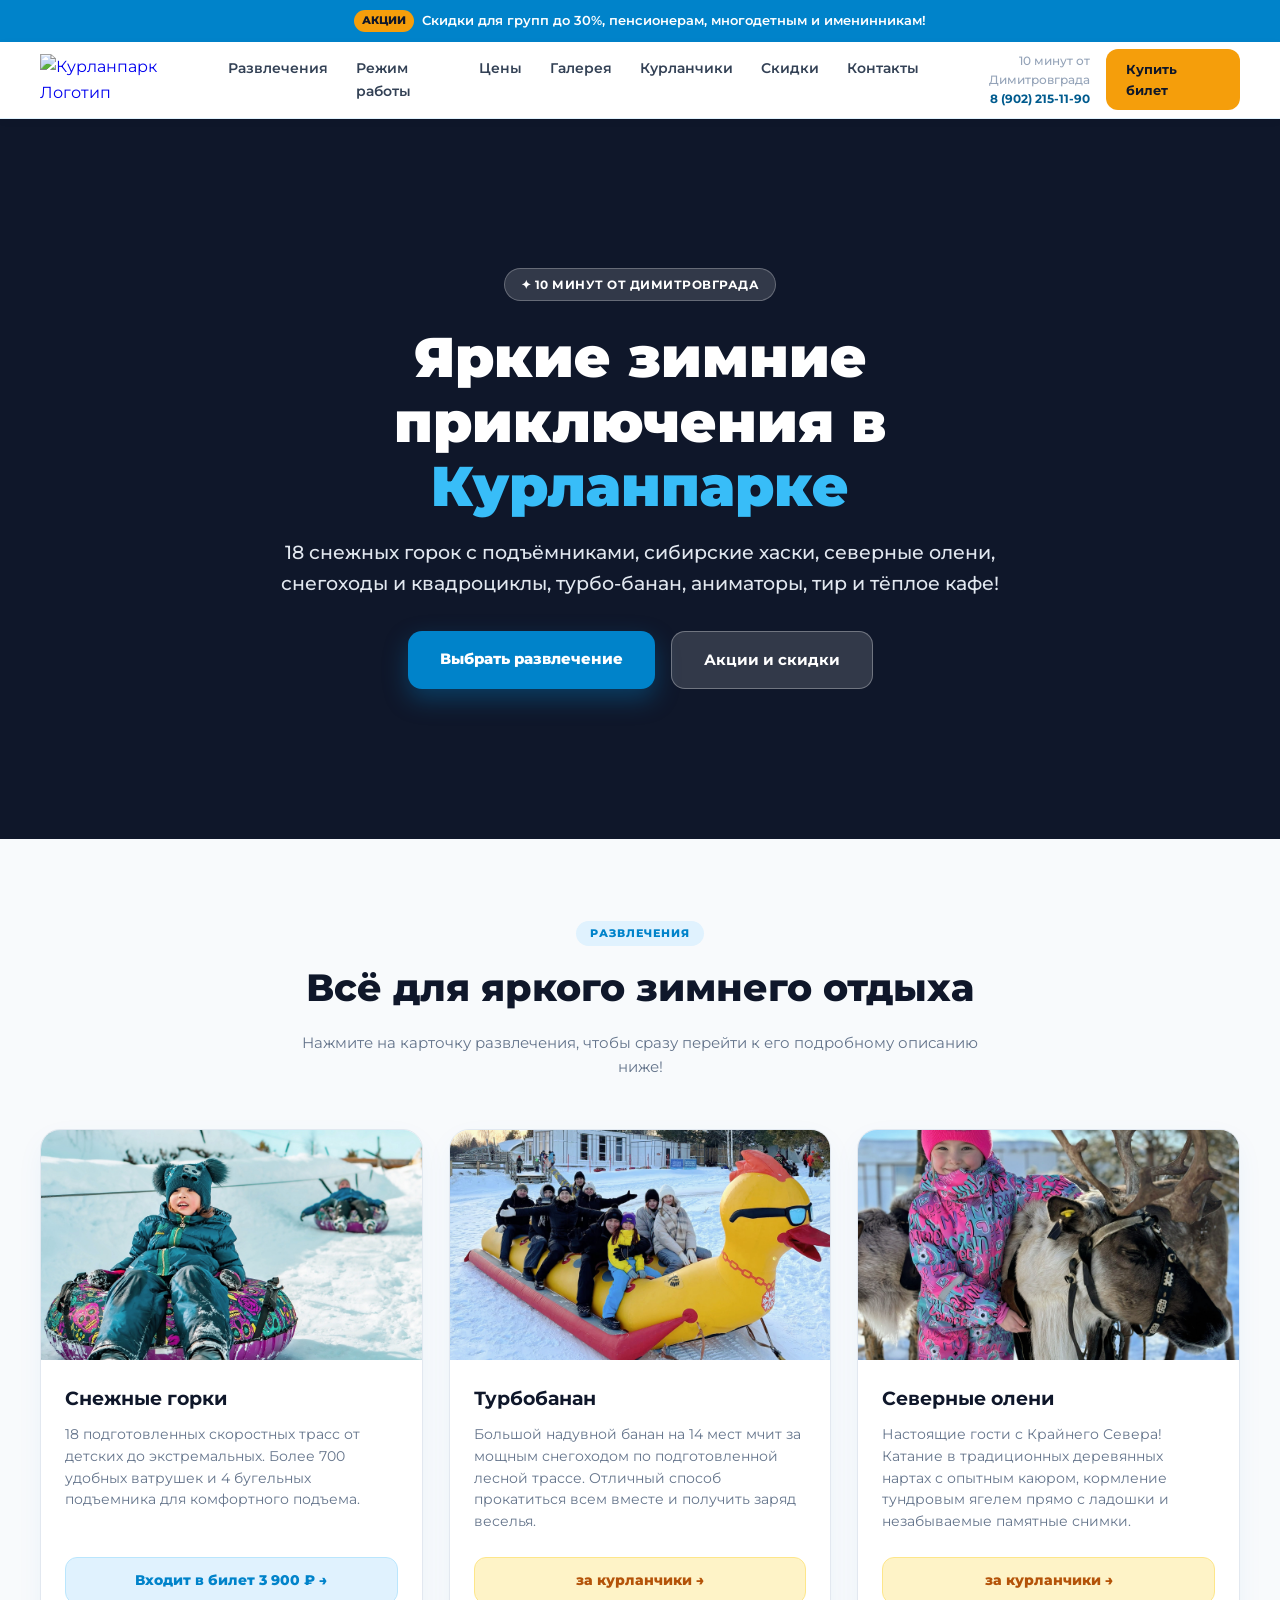
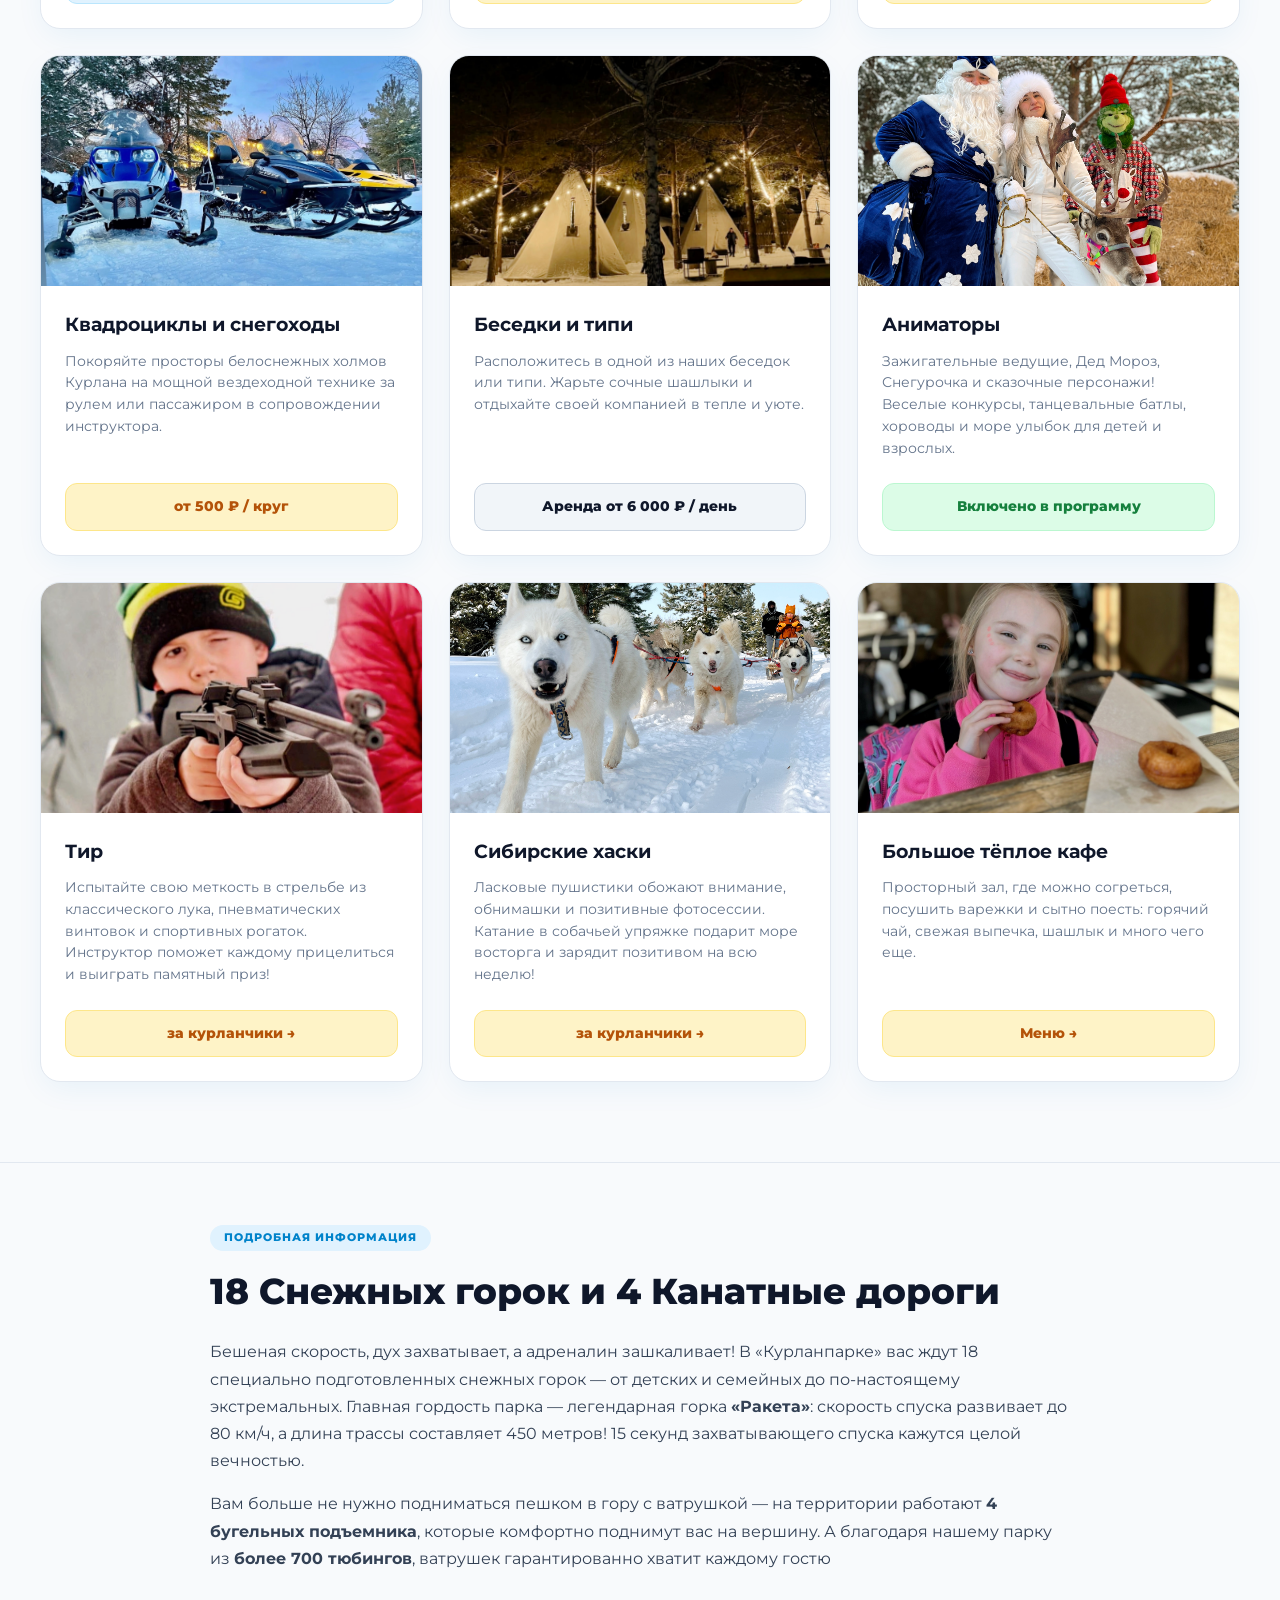
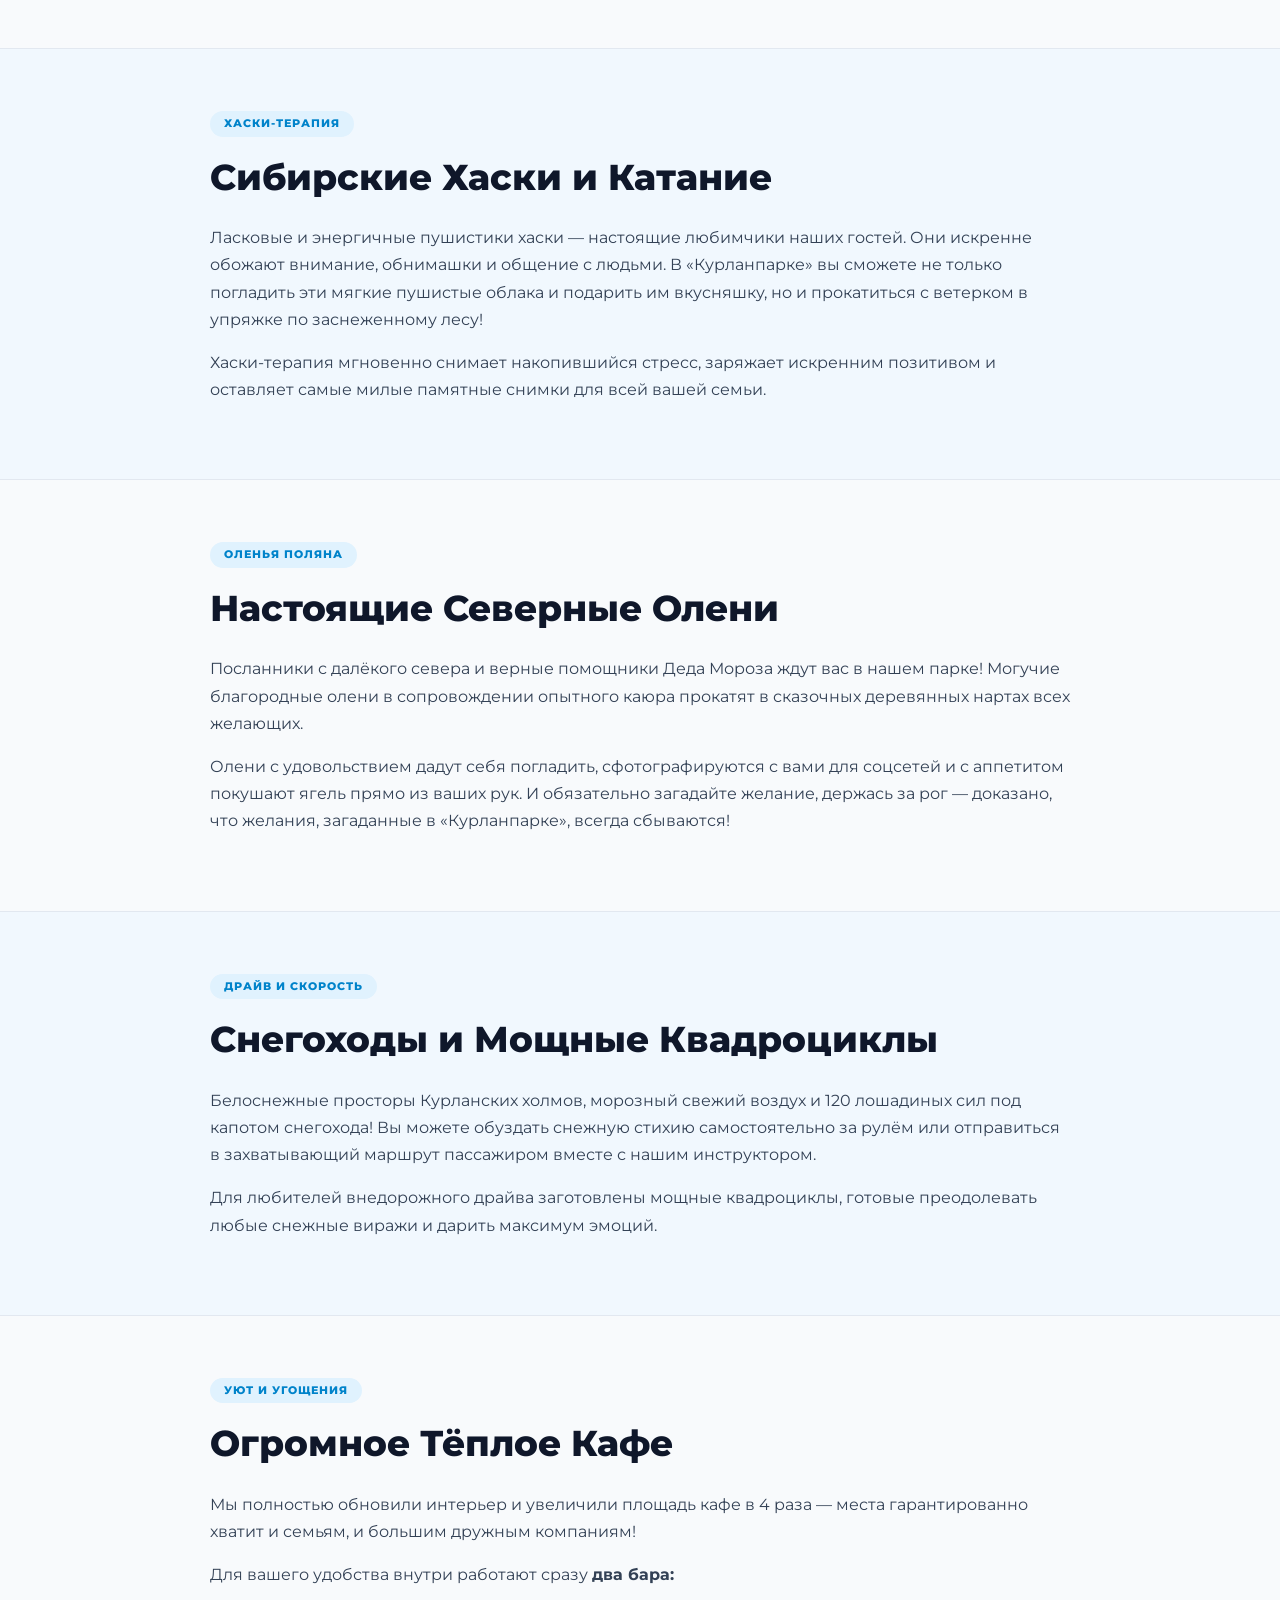
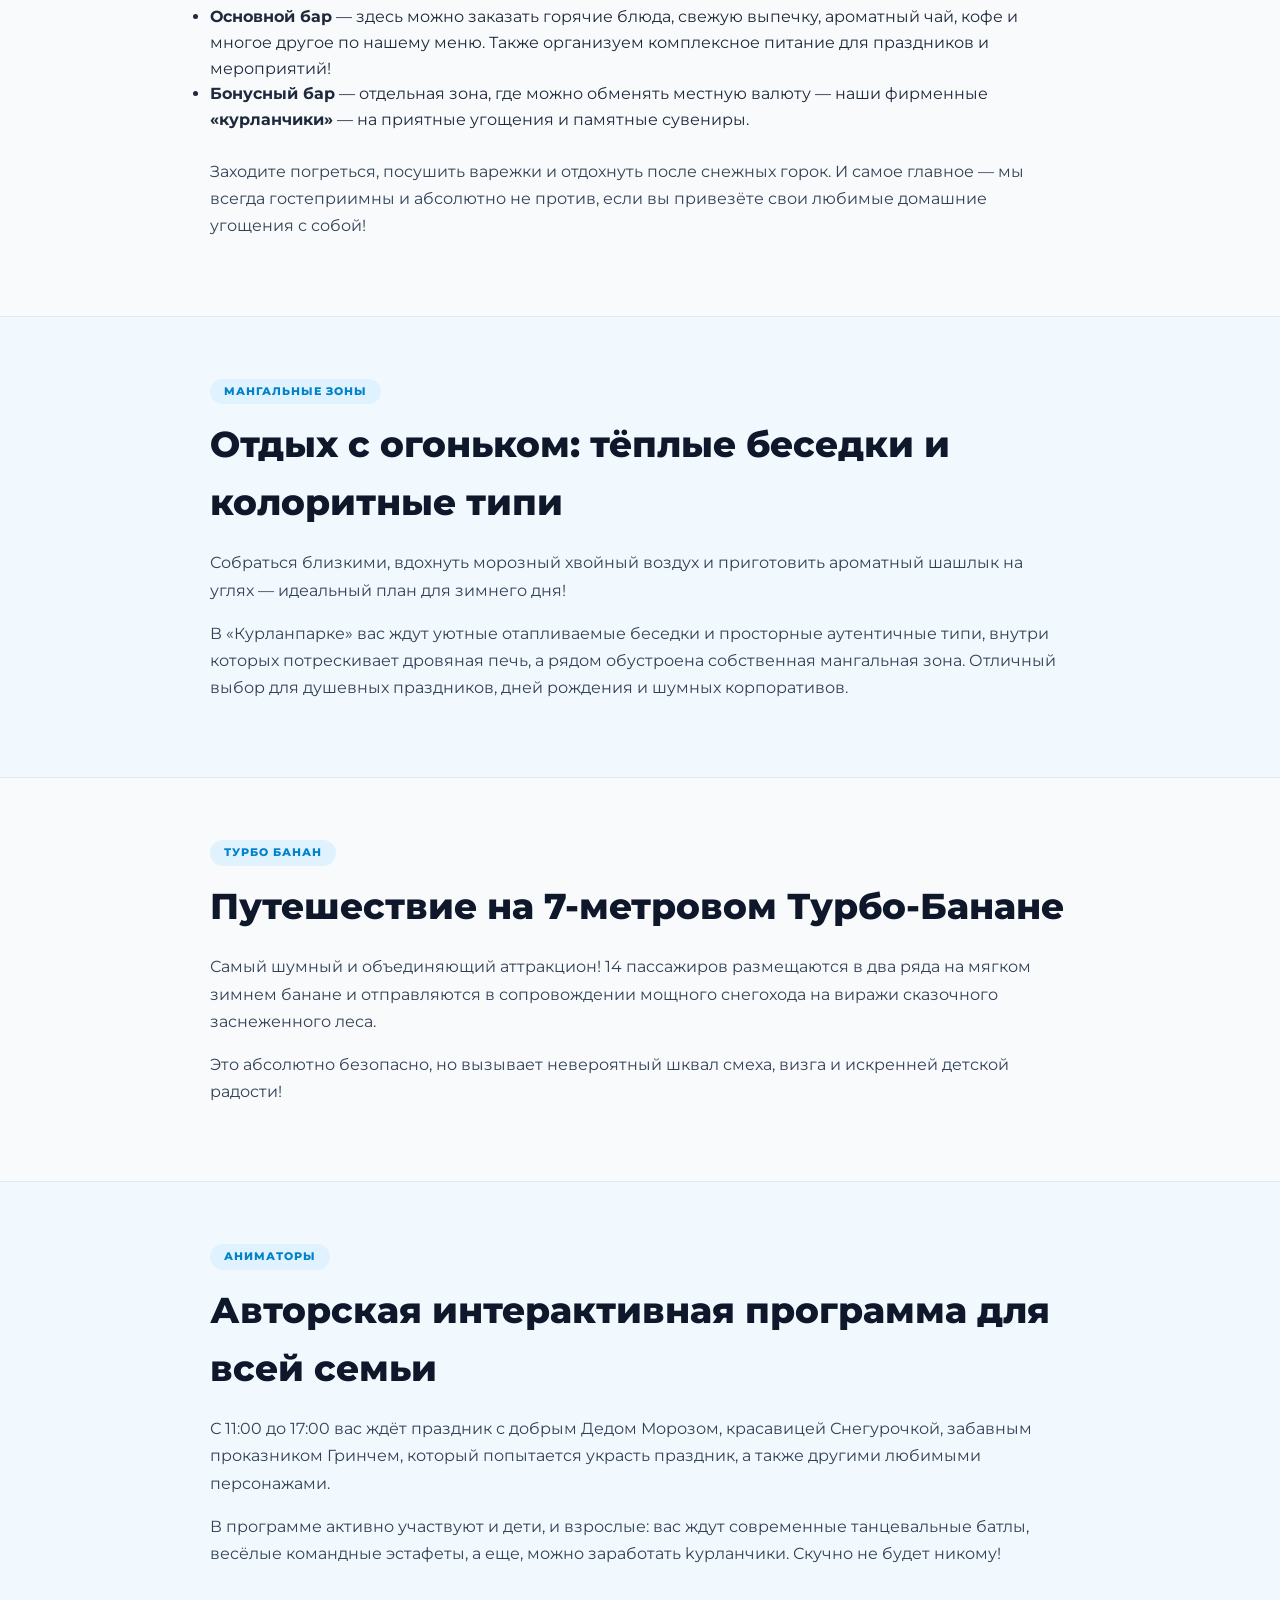
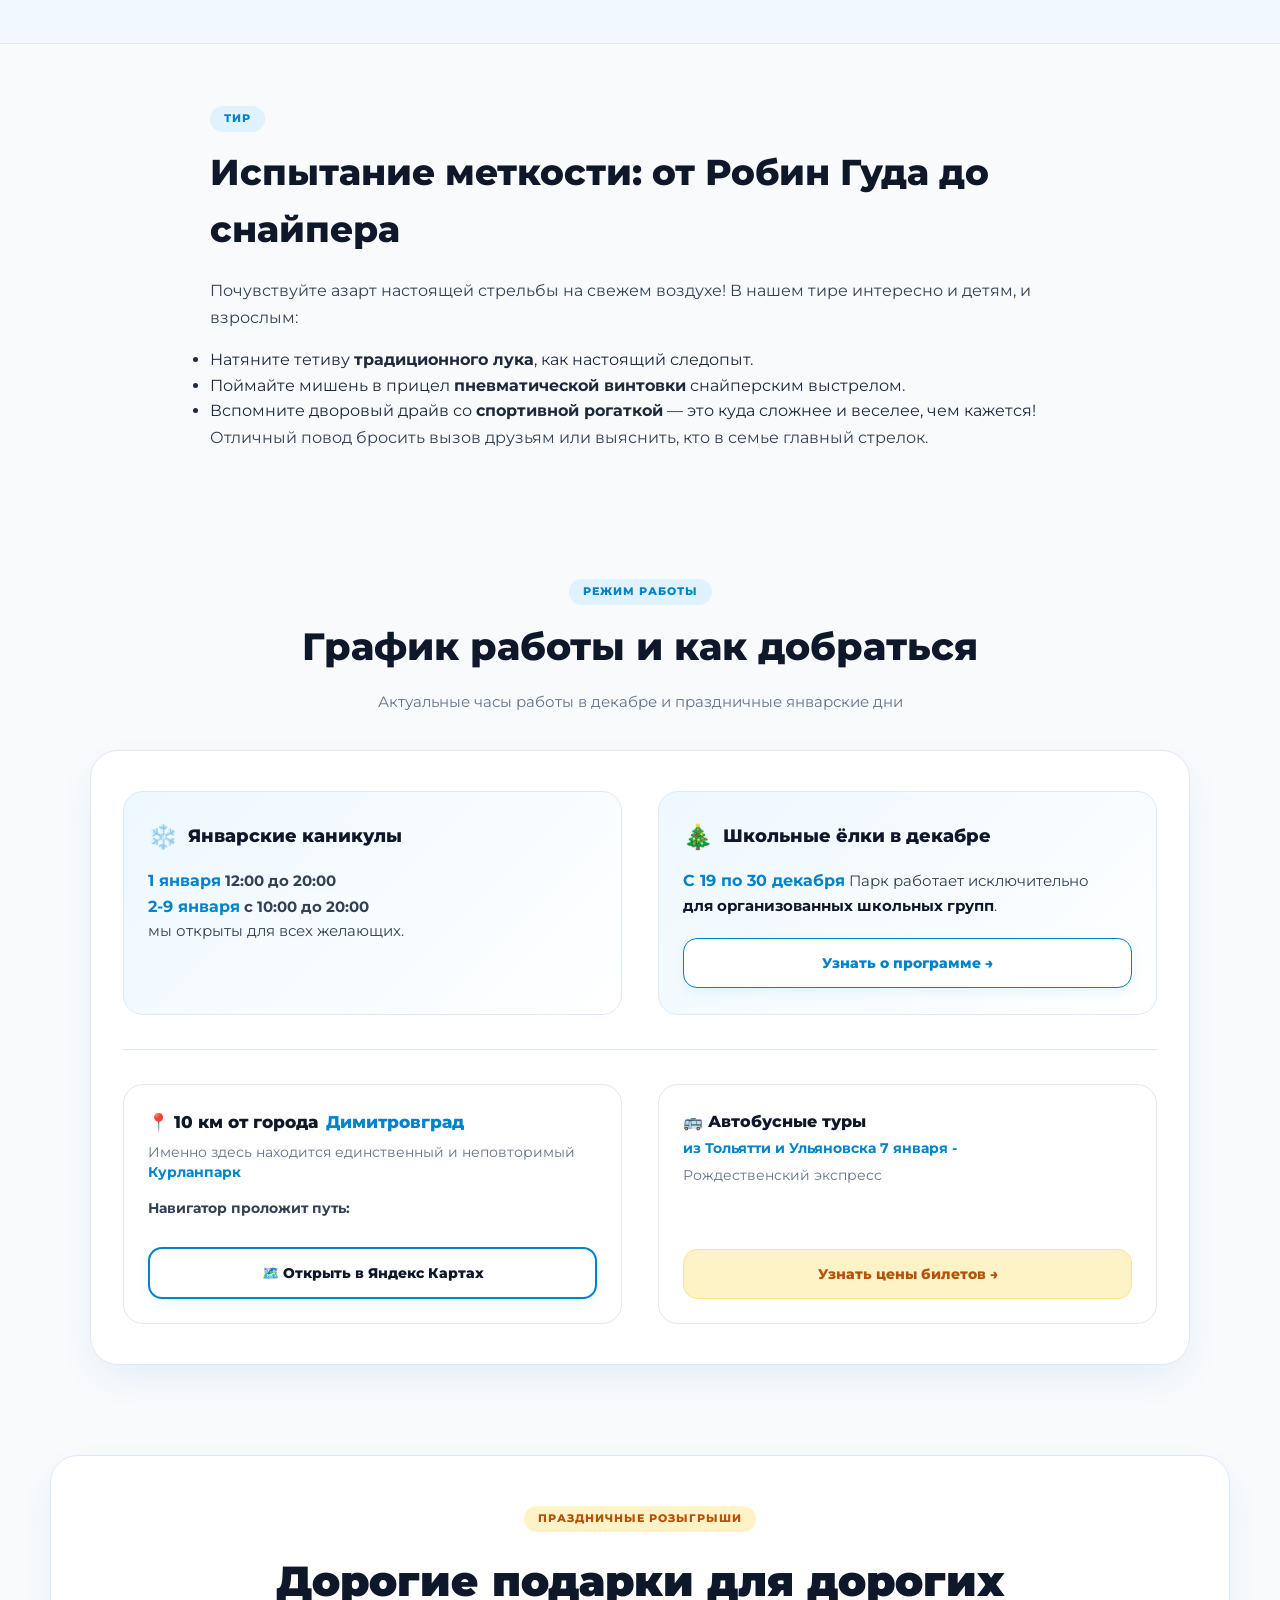
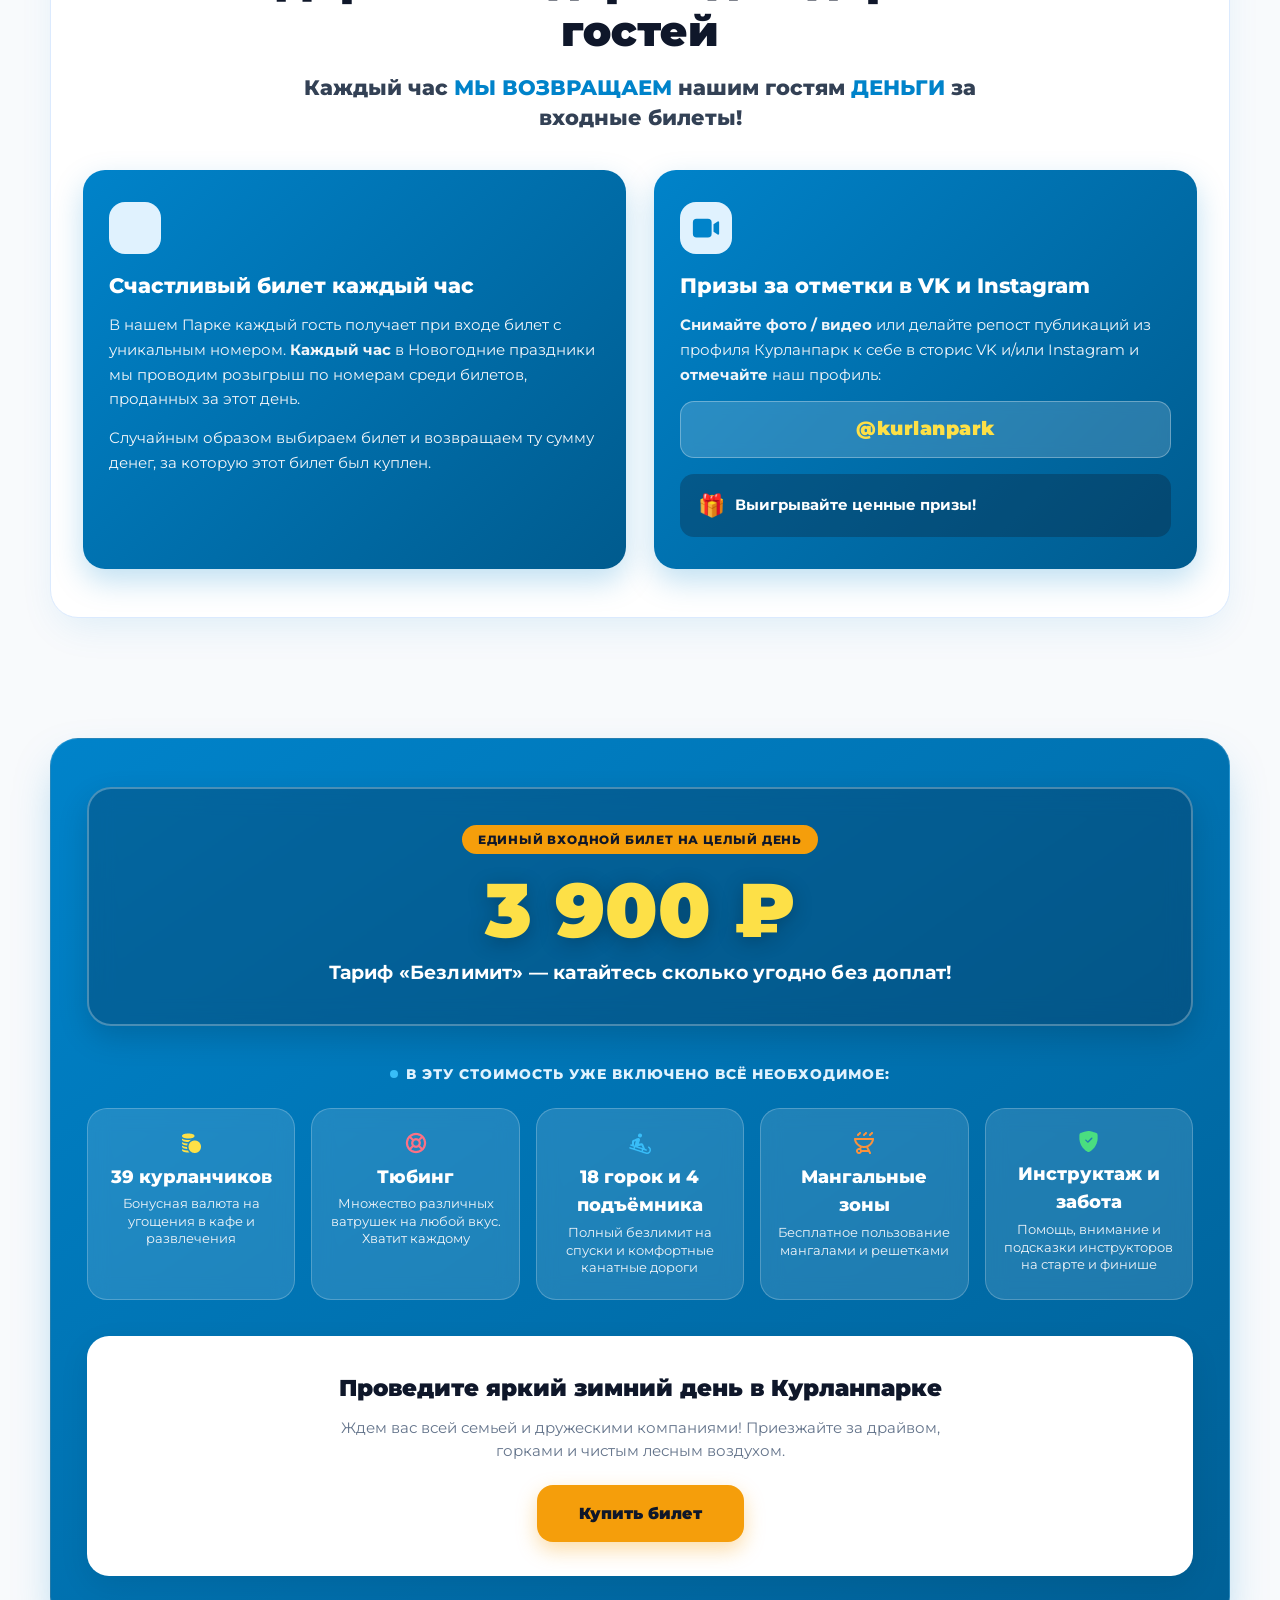
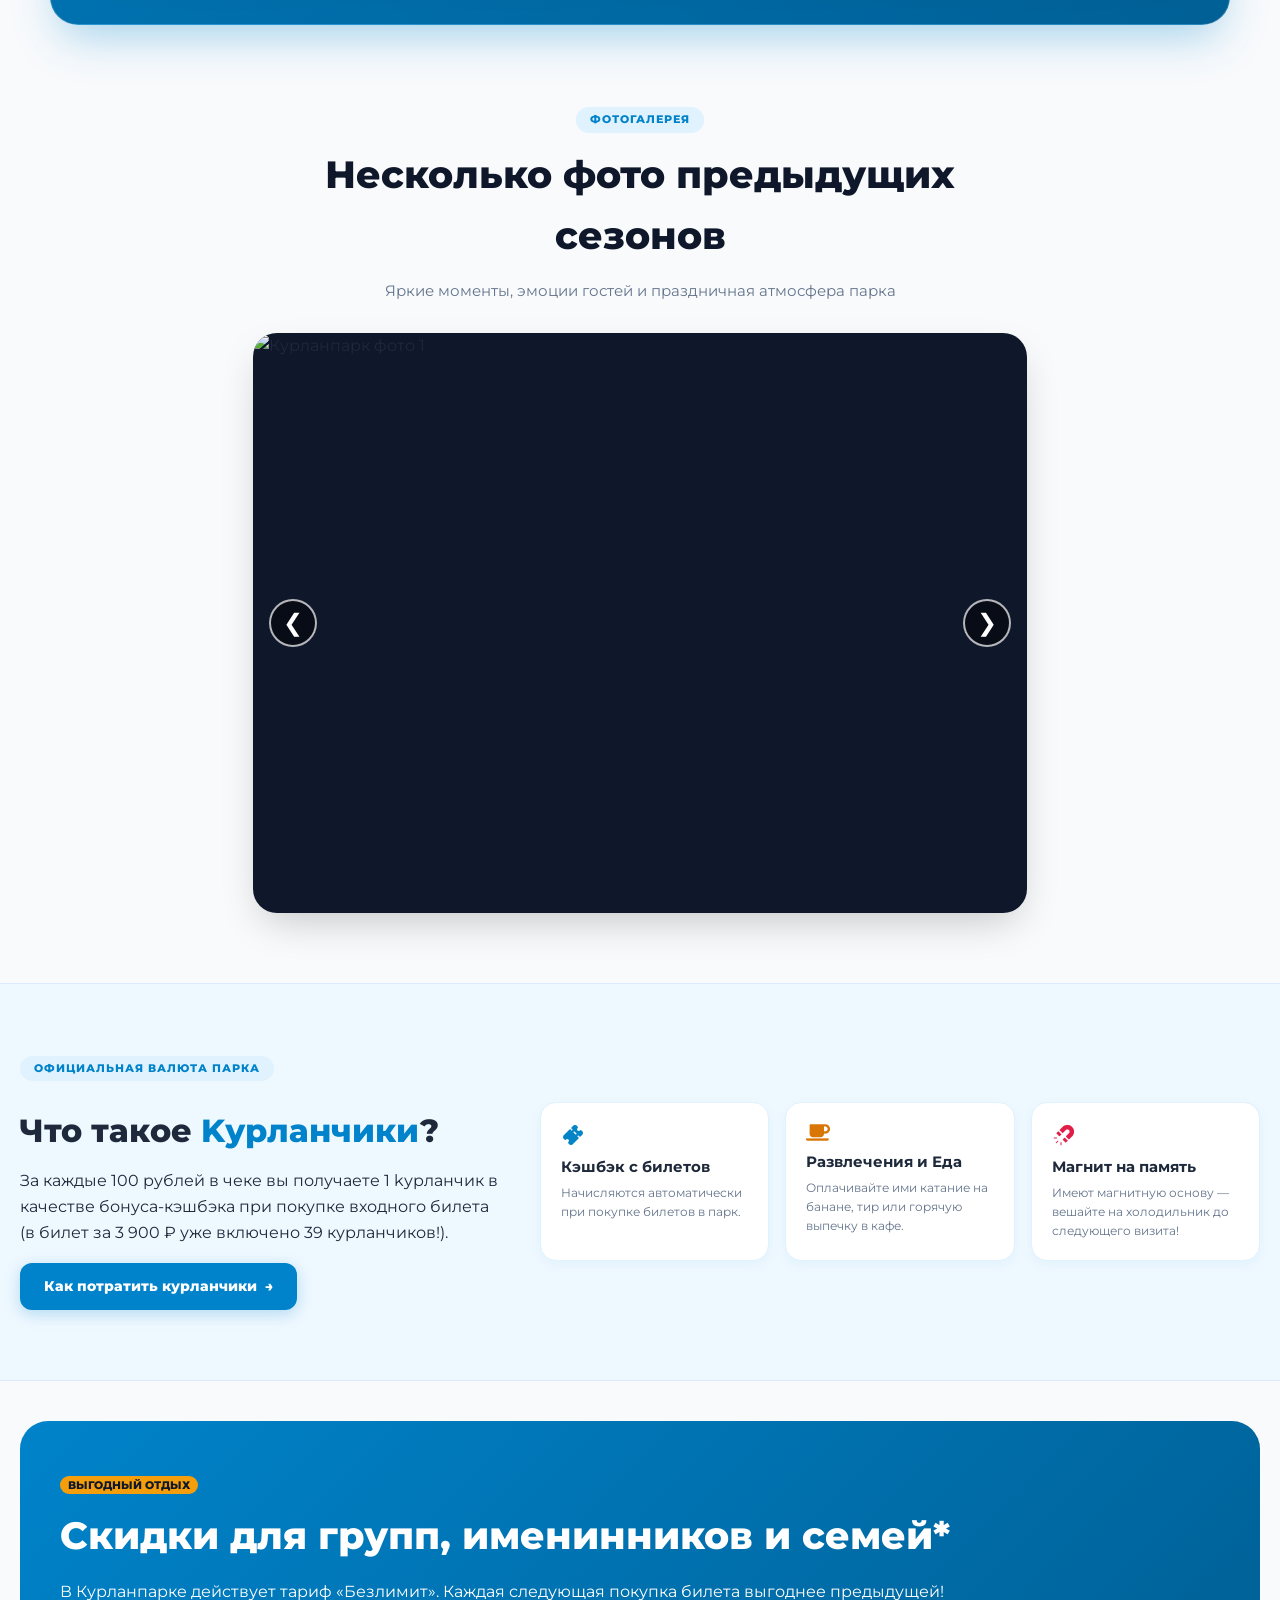
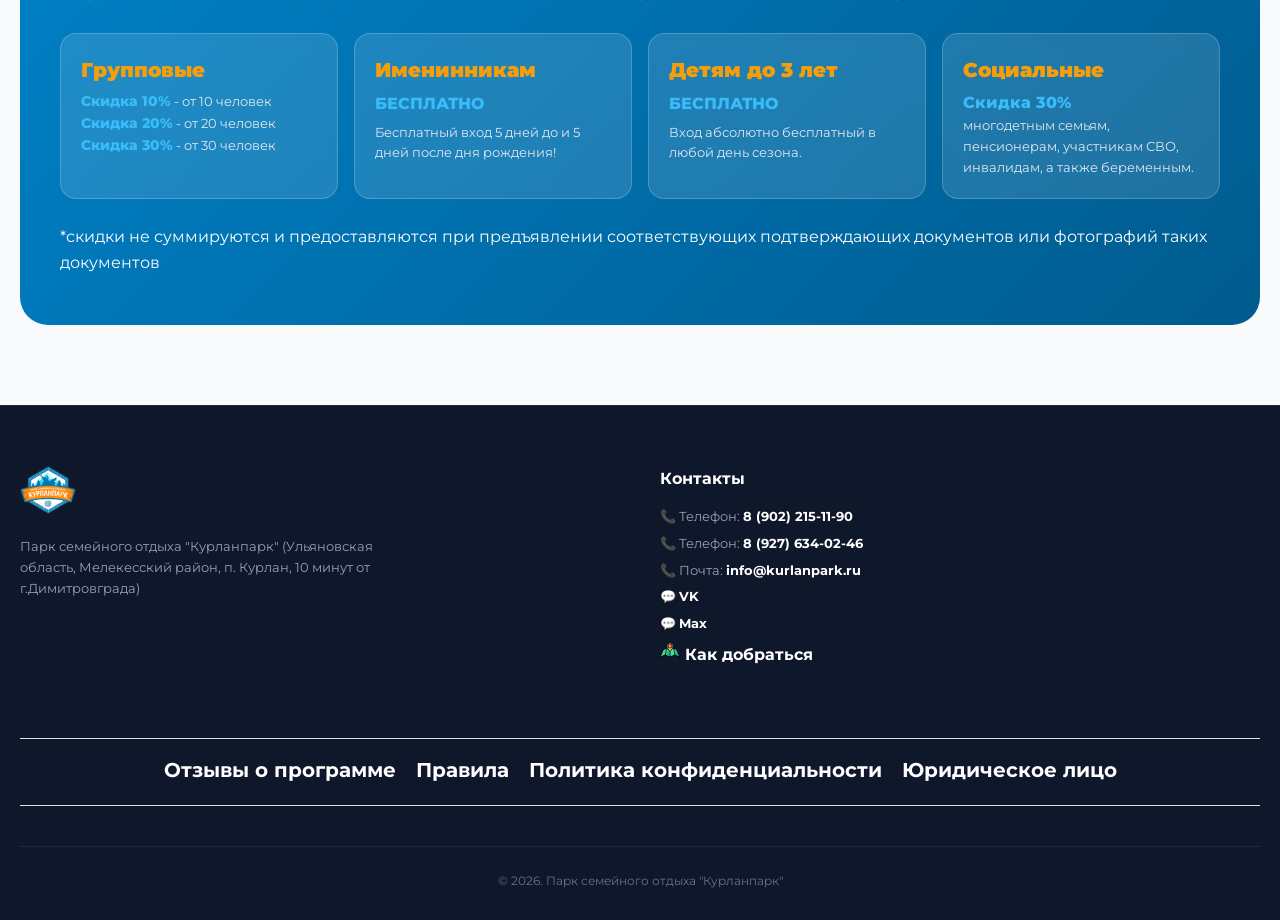
==== commit ab982fa7: "Add files via upload" ====
--- a/index.html
+++ b/index.html
@@ -1336,7 +1336,6 @@
         <footer class="modal-footer">
             <span>КурланПарк · 10 минут от Димитровграда · 8 (902) 215-11-90</span>
         </footer>
-
     </div>
 </div>
     <div id="discounts" style="padding: 0 20px;">
@@ -1403,6 +1402,124 @@
             © 2026. Парк семейного отдыха "Курланпарк"
         </div>
     </footer>
+    <div id="menu-modal" class="modal-overlay">
+    <div class="modal-content">
+	<div class="modal-header">
+	    <!-- Ярлык (теперь без margin-bottom) -->
+	    <span class="price-label">ПРАЙС-ЛИСТ</span>
+	    
+	    <!-- Заголовок -->
+	    <h2>Меню за курланчики</h2>
+	    
+	    <!-- Крестик (вынесен отдельно, чтобы не ломать сетку) -->
+	    <span class="close-btn" id="closeBtn">&times;</span>
+	</div>
+        <p class="modal-subtitle">Оплачивайте курланчиками угощения, развлечения, сувениры и услуги парка</p>
+
+        <!-- ГЛАВНАЯ СЕТКА: Левая часть (контент) + Правая часть (Бонусы) -->
+        <div class="main-grid">
+            
+            <!-- ЛЕВАЯ КОЛОНКА: Все категории товаров -->
+            <div class="left-side">
+                <div class="category-card">
+                    <div class="card-header">
+                        <div class="icon-circle" style="background: #fff8e1; color: #d97706;">🍵</div>
+                        <h3>Меню кафе</h3>
+                    </div>
+                    <ul class="item-list">
+                        <li><span>Горячий чай</span> <span class="price-tag">1 ку</span></li>
+                        <li><span>Ягодный морс</span> <span class="price-tag">2 ку</span></li>
+                        <li><span>Бутылка воды</span> <span class="price-tag">2 ку</span></li>
+                        <li><span>Томатный напиток</span> <span class="price-tag">2 ку</span></li>
+                        <li><span>Отвар шиповника</span> <span class="price-tag">3 ку</span></li>
+                        <li><span>Глинтвейн б/а</span> <span class="price-tag">5 ку</span></li>
+                        <li><span>Два пончика</span> <span class="price-tag">2 ку</span></li>
+                        <li><span>Чебурек с мясом</span> <span class="price-tag">5 ку</span></li>
+                        <li><span>Горячий суп</span> <span class="price-tag">5 ку</span></li>
+                    </ul>
+                </div>
+
+                <div class="category-card">
+                    <div class="card-header">
+                        <div class="icon-circle" style="background: #e0f2fe; color: #3b82f6;">🎁</div>
+                        <h3>Сувениры</h3>
+                    </div>
+                    <ul class="item-list">
+                        <li><span>Магнитик-фоторамка</span> <span class="price-tag">5 ку</span></li>
+                        <li><span>Силиконовый браслет</span> <span class="price-tag">5 ку</span></li>
+                        <li><span>Авторучка kurlanparker</span> <span class="price-tag">5 ку</span></li>
+                        <li><span>Брелок-подставка</span> <span class="price-tag">15 ку</span></li>
+                        <li><span>Подарочный пакет чая</span> <span class="price-tag">20 ку</span></li>
+                        <li><span>Мёд курланских пчёл</span> <span class="price-tag">25 ку</span></li>
+                        <li><span>Банка варенья</span> <span class="price-tag">25 ку</span></li>
+                        <li><span>Фирменная термокружка</span> <span class="price-tag">50 ку</span></li>
+                    </ul>
+                </div>
+
+                <div class="category-card">
+                    <div class="card-header">
+                        <div class="icon-circle" style="background: #fef3c7; color: #d97706;">🎪</div>
+                        <h3>Развлечения</h3>
+                    </div>
+                    <ul class="item-list">
+                        <li><span>Поездка на банане</span> <span class="price-tag">5 ку</span></li>
+                        <li><span>Стрельба в тире</span> <span class="price-tag">5 ку</span></li>
+                        <li><span>Фото с хаски</span> <span class="price-tag">1 ку</span></li>
+                        <li><span>Фото с оленем</span> <span class="price-tag">1 ку</span></li>
+                        <li><span>Покормить оленя</span> <span class="price-tag">2 ку</span></li>
+                        <li><span>Покататься на оленях</span> <span class="price-tag">10 ку</span></li>
+                    </ul>
+                </div>
+
+                <div class="category-card">
+                    <div class="card-header">
+                        <div class="icon-circle" style="background: #ecfdf5; color: #10b981;">✨</div>
+                        <h3>Допы</h3>
+                    </div>
+                    <ul class="item-list">
+                        <li><span>Предсказание</span> <span class="price-tag">1 ку</span></li>
+                        <li><span>Погреть еду</span> <span class="price-tag">1 ку</span></li>
+                        <li><span>Камера хранения</span> <span class="price-tag">1 ку</span></li>
+                        <li><span>Лотерея</span> <span class="price-tag">5 ку</span></li>
+                    </ul>
+                </div>
+            </div>
+
+            <!-- ПРАВАЯ КОЛОНКА: Блок "Бонусы" (Растянут на всю высоту) -->
+            <div class="right-side">
+                <div class="bonuses-card">
+                    <div class="bonuses-header">
+                        <span class="badge">БОНУСЫ</span>
+                        <h3>Как заработать курланчики</h3>
+                    </div>
+                    <div class="bonuses-list">
+                        <div class="bonus-item">
+                            <span class="bonus-amount">+2 ку</span>
+                            <span class="bonus-desc">Отзыв в Яндекс</span>
+                        </div>
+                        <div class="bonus-item">
+                            <span class="bonus-amount">+2 ку</span>
+                            <span class="bonus-desc">Отзыв в Гугл</span>
+                        </div>
+                        <div class="bonus-item">
+                            <span class="bonus-amount">+3 ку</span>
+                            <span class="bonus-desc">Сторис с отметкой @kurlanpark</span>
+                        </div>
+                        <div class="bonus-item">
+                            <span class="bonus-amount">+5 ку</span>
+                            <span class="bonus-desc">Пост в ВК</span>
+                        </div>
+                        <div class="bonus-item">
+                            <span class="bonus-amount">+5 ку</span>
+                            <span class="bonus-desc">Пост в Инстаграм</span>
+                        </div>
+                    </div>
+                </div>
+            </div>
+
+        </div>
+    </div>
+    </div>
 <!-- Кнопка "Наверх" -->
 <a href="#" id="scrollTopBtn" title="Наверх">
     <svg viewBox="0 0 24 24" fill="none" stroke="currentColor" stroke-width="5" stroke-linecap="round" stroke-linejoin="round">
@@ -1433,24 +1550,7 @@
     });
     });
 });
-
-// Кнопка закрытия модального окна
-// const closeBtn = document.querySelector('.close-btn');
-// const overlay = document.querySelector('.modal-overlay');
-// closeBtn.addEventListener('click', function () {
-//     overlay.style.display = 'none';
-// });
-// </script>
-<!-- <script>
-    const modal = document.getElementById('modal');
-    const btn = document.getElementById('openModalBtn');
-	const close = document.getElementById('closeBtn');
-    btn.onclick = function() { modal.classList.add('active'); }
-    function closeModal() { modal.classList.remove('active'); }
-    window.onclick = function(event) {
-        if (event.target == modal) { modal.classList.remove('active'); }
-    }
-</script> -->
+</script>
 <script src="js/index.js"></script>
 </body>
 </html>
